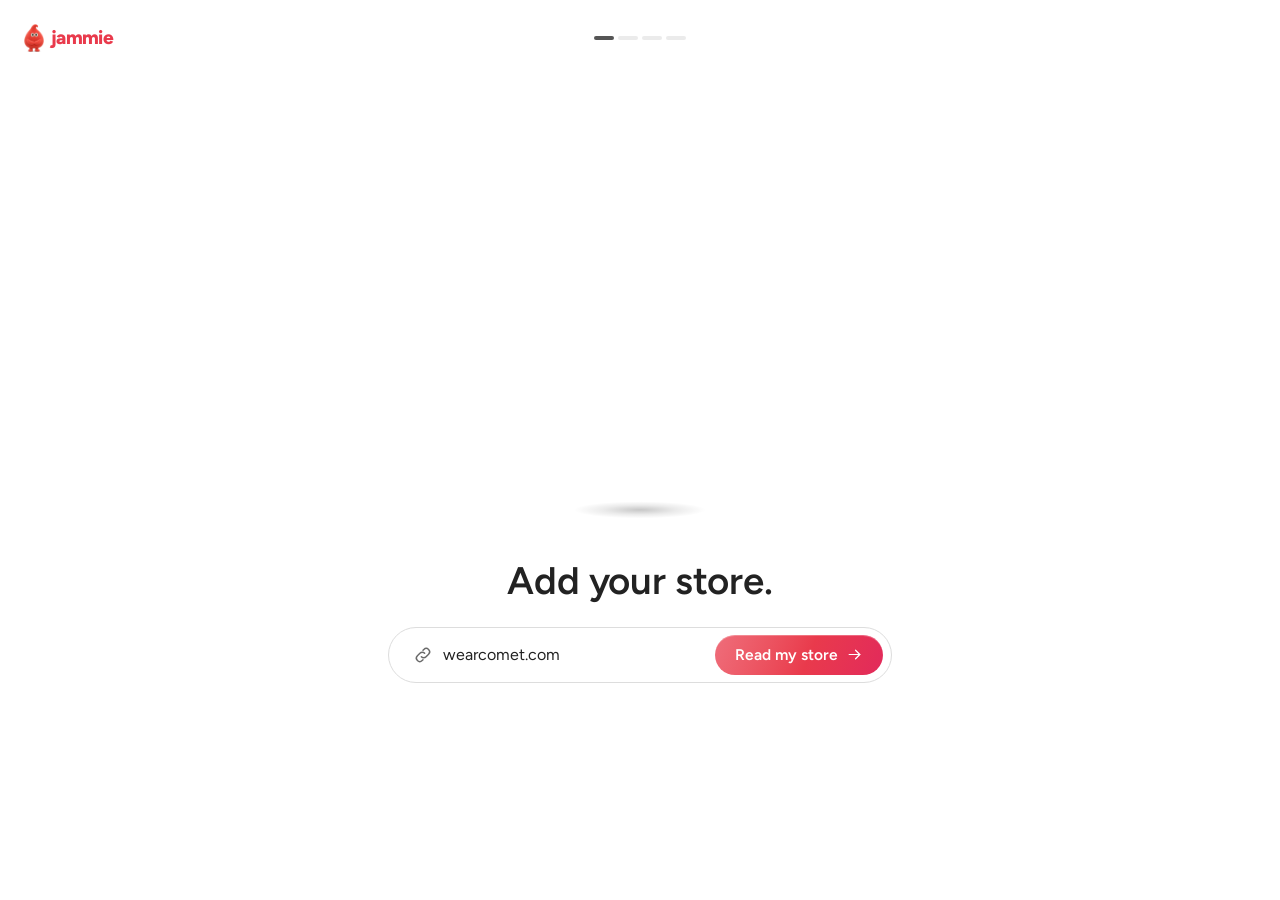
==== app.html @ 01f497c7 "Toasts in one place: top right, under the top bar Every toast in the prototype and the design system" ====
<!doctype html>
<html lang="en" data-theme="light">
<head>
<meta charset="utf-8">
<meta name="viewport" content="width=device-width, initial-scale=1, viewport-fit=cover">
<title>jammie</title>
<link rel="preconnect" href="https://fonts.googleapis.com">
<link rel="preconnect" href="https://fonts.gstatic.com" crossorigin>
<link href="https://fonts.googleapis.com/css2?family=Figtree:wght@400;500;600;700;800&display=swap" rel="stylesheet">
<link rel="stylesheet" href="assets/jammie/v3/jammie.css?v=25">
<style>
/* screens only: every token and shared piece comes from jammie.css */
:root{--side-w:min(440px,100vw);--bar:64px;--t:.45s;--t2:.32s;--pp:#FBF7F0;--vh:100vh}
@supports (height:100dvh){:root{--vh:100dvh}}   /* on a phone, the height you can see while the browser's bars show */
:root[data-theme="dark"]{--pp:#1D1A16}
body{padding-left:60px;height:var(--vh);overflow:hidden}
body.bare{padding-left:0;height:auto;overflow-x:hidden;overflow-y:auto}
body.bare .rail,body.bare .fab,body.bare .topbar{display:none}
a{text-decoration:none}

/* ---------- the shell: one top bar that never moves, a page under it, and a panel that opens beside the page ---------- */
#app{position:relative;height:var(--vh);background:var(--bg);transition:margin-right var(--t2) var(--ease),border-radius var(--t2) var(--ease),box-shadow var(--t2) var(--ease),background .3s var(--ease)}
body.bare #app{height:auto;min-height:var(--vh)}
.topbar{position:fixed;top:0;left:60px;right:0;z-index:8;height:var(--bar);display:flex;align-items:center;gap:24px;padding:0 24px;pointer-events:none;transition:right var(--t2) var(--ease),border-radius var(--t2) var(--ease)}
.topbar > *{pointer-events:auto}
.topbar.solid{background:var(--bg)}
.topbar h1{font-size:19px;font-weight:600;letter-spacing:0;white-space:nowrap}
.topbar small{margin-left:-12px;font-size:13.5px;color:var(--fg-2);white-space:nowrap}
.top-right{margin-left:auto;display:flex;gap:8px}
.top-right .ico-btn{position:relative;width:40px;height:40px;background:var(--s2)}   /* a soft fill, not a ring */
.top-right .ico-btn:hover{background:var(--s3)}
.top-right .ico-btn.on{background:var(--s3)}
.top-right em[hidden]{display:none}
.top-right em{position:absolute;top:-3px;right:-3px;min-width:17px;height:17px;padding:0 4px;border-radius:9px;background:var(--jam);color:#fff;font-style:normal;font-size:10.5px;font-weight:700;display:grid;place-items:center}
/* a page change: the bar stays, the page under it fades up a little. The same curve and time as every other move */
.page-in{animation:page-in .28s var(--ease) both}
@keyframes page-in{from{opacity:0;transform:translateY(8px)}}
@keyframes rise{from{opacity:0;transform:translateY(12px)}}
@keyframes fade{from{opacity:0}}
/* the page steps aside as a sheet with round corners, and the panel sits on the floor beside it */
body.has-side{background:var(--floor)}
body.has-side #app{margin-right:var(--side-w);border-radius:0 28px 28px 0;overflow:hidden;box-shadow:0 0 0 1px var(--line-soft),10px 0 34px rgba(0,0,0,.05)}
body.has-side .topbar{right:var(--side-w);border-top-right-radius:28px}
#side{--blk:var(--card);position:fixed;top:0;right:0;bottom:0;z-index:5;width:var(--side-w);display:flex;flex-direction:column;visibility:hidden;opacity:0;transform:translateX(28px);transition:opacity var(--t2) var(--ease),transform var(--t2) var(--ease),visibility 0s var(--t2)}
/* the panel and everything in it arrive together, as the page steps aside. Nothing in it waits and appears after */
body.has-side #side{visibility:visible;opacity:1;transform:none;transition:opacity var(--t2) var(--ease),transform var(--t2) var(--ease)}
.side-h{flex:none;display:flex;align-items:center;gap:8px;height:var(--bar);padding:0 12px 0 24px}
.side-h h2{font-size:19px;font-weight:600;letter-spacing:0;margin-right:auto}
.side-h .back{margin-left:-12px}
.side-body{flex:1;min-height:0;overflow-y:auto;padding:8px 24px 24px;display:flex;flex-direction:column;scrollbar-width:thin}
#side.swap .side-body{animation:fade .25s var(--ease)}   /* only when one panel replaces another */
.side-body > *{flex:none}
.side-foot{flex:none;display:flex;align-items:center;gap:8px;padding:16px 24px 24px}
.side-foot > .btn:last-child:not(:first-child){margin-left:auto}   /* the main action goes right when something sits before it */
.side-foot.ask{flex-direction:column;align-items:stretch;gap:12px}   /* what you might ask, then the box, 12px apart */
.side-foot .ico-btn:first-child{margin-left:-10px}   /* the heart's glyph, not its circle, lines up with the text above */
.side-empty{flex:1;display:grid;place-content:center;justify-items:center;gap:4px;text-align:center;padding-bottom:48px}   /* 48px: centred in the whole panel, not just under its header */
.side-empty img,.page-empty img{height:120px;width:auto;margin-bottom:8px}   /* an empty panel and an empty page are the same picture and title */
.side-empty h3,.page-empty h3{font-size:19px;font-weight:600;letter-spacing:0;color:var(--fg)}
.side-empty p{margin:0;color:var(--fg-2);font-size:14.5px}
/* inside a panel: a lead, then sections with room between them */
.lead-t{font-size:22px;font-weight:600;letter-spacing:0;line-height:1.22;text-wrap:pretty}
.lead-p{margin:8px 0 0;color:var(--fg-2);font-size:15.5px;line-height:1.5}
.side-body > .lead-p:first-child{margin-top:0}
.sec{margin-top:32px}   /* room between sections, never a rule */
.sec:first-child{margin-top:8px}
:root[data-theme="dark"] #side{--blk:var(--s2)}
.sec h4{font-size:15px;font-weight:600;letter-spacing:0;margin-bottom:8px}
.sec p{margin:0;font-size:15px;line-height:1.5;color:var(--fg-2)}
.sec .chips{display:flex;gap:8px;flex-wrap:wrap}
.cap{display:grid;gap:8px;justify-items:start;padding:16px;border-radius:16px;background:var(--blk);font-size:15px;line-height:1.5}
.opt{display:flex;gap:16px;align-items:center;width:100%;margin-bottom:8px;padding:16px;border:0;border-radius:16px;background:var(--blk);text-align:left;color:inherit;transition:background .15s}   /* each choice is its own block */
.opt:hover{background:var(--s3)}
.opt > i{width:40px;height:40px;border-radius:50%;background:var(--floor);display:grid;place-items:center;flex:none}
.opt b{display:block;font-weight:600}
.opt small{display:block;color:var(--fg-2);font-size:13.5px;line-height:1.35}
.msg{display:flex;align-items:center;gap:16px;padding:12px 0;color:inherit}
.msg img{width:48px;height:48px;border-radius:50%;object-fit:cover;flex:none;background:var(--card)}
.msg > span:not(.av){flex:1;min-width:0}
.msg b{display:block;font-size:15.5px;font-weight:500;line-height:1.35;white-space:nowrap;overflow:hidden;text-overflow:ellipsis}
.msg small{display:block;font-size:14px;line-height:1.35;color:var(--fg-2);white-space:nowrap;overflow:hidden;text-overflow:ellipsis}
.msg em{flex:none;font-style:normal;font-size:13px;color:var(--fg-2)}
/* a note to the team: what you can ask sits above, the box you type in is always at the foot */
.asks-for{display:flex;flex-wrap:wrap;gap:8px}
.asks-for .chip{border-color:transparent;background:color-mix(in srgb,var(--fg) 7%,transparent)}   /* a soft grey, not a white pill */
.asks-for .chip:hover{background:color-mix(in srgb,var(--fg) 12%,transparent)}
.composer.shake{animation:shake .3s}
@keyframes shake{25%{transform:translateX(-4px)}75%{transform:translateX(4px)}}
.composer{display:flex;align-items:flex-end;gap:8px;width:100%;padding:8px 8px 8px 18px;border:1px solid var(--line);border-radius:24px;background:var(--card)}
.composer:focus-within{border-color:var(--on-line)}
.composer textarea{flex:1;min-width:0;min-height:40px;max-height:168px;padding:9px 0;border:0;outline:0;background:none;resize:none;font:inherit;line-height:1.45;color:var(--fg);scrollbar-width:none}
.composer textarea::-webkit-scrollbar{display:none}
.composer .btn{flex:none;width:40px;height:40px;padding:0;border-radius:50%}

/* ---------- onboarding: one column, centred. Jammie, one thought, one control ---------- */
.h1{font-size:calc(var(--h-size) * .8);line-height:1.08}
.h2{font-size:28px;line-height:1.14}
.lead{height:150px;width:auto}
.dots{position:absolute;top:36px;left:50%;transform:translateX(-50%);display:flex;gap:4px}
.dots i{width:20px;height:4px;border-radius:4px;background:var(--s3)}
.dots i.on{background:var(--on)}
.dots i.now{animation:fill .5s var(--ease) both;transform-origin:left}
.onb{position:relative;overflow-x:clip;min-height:var(--vh);display:flex;flex-direction:column;align-items:center;justify-content:center;gap:24px;padding:80px 24px 48px;text-align:center}
.brandmark{position:absolute;left:24px;top:24px;display:flex;align-items:center;gap:7px;color:var(--jam);font-weight:800;font-size:19px;letter-spacing:-.03em}
.brandmark img{height:28px}
.onb-art{position:relative;display:grid;place-items:center}
.onb-art .lead{height:min(240px,27vh)}
.onb-body{display:flex;flex-direction:column;align-items:center;gap:24px;width:100%}
.onb-body .h1,.onb-body .h2{max-width:18ch}
.pop{position:relative;animation:pop .7s var(--ease) both}   /* Jammie arrives by fading up a little. It never grows */
.bob{position:relative;animation:bob 3.4s ease-in-out .8s infinite}
.onb-body > *{animation:rise .65s var(--ease) both}
.onb-body > *:nth-child(2){animation-delay:.1s}
.onb-body > *:nth-child(3){animation-delay:.2s}
.curtain{position:fixed;inset:0;z-index:60;background:var(--jam);clip-path:circle(0% at var(--cx,50%) var(--cy,50%));animation:bloom .5s cubic-bezier(.6,0,.3,1) forwards}
.curtain.lift{clip-path:none;animation:lift .6s cubic-bezier(.6,0,.2,1) forwards}
.curtain img{position:absolute;left:50%;top:50%;height:120px;transform:translate(-50%,-50%);filter:brightness(0) invert(1);opacity:.9}
@keyframes pop{from{opacity:0;transform:translateY(16px)}}
@keyframes bob{50%{transform:translateY(-9px)}}
@keyframes land{from{opacity:0;transform:translateY(70px) rotate(-4deg) scale(.9)}}
@keyframes fill{from{transform:scaleX(0)}}
@keyframes bloom{to{clip-path:circle(150% at var(--cx,50%) var(--cy,50%))}}
@keyframes lift{to{transform:translateY(-100%)}}
.feed.arrive .slide.at .fcard{animation:land .9s .25s cubic-bezier(.2,.9,.25,1.1) both}
.feed.arrive .story{animation:rise .5s both}
.feed.arrive .slide.at .acts > *{animation:rise .45s both}
/* where Jammie stands: a soft patch of shade at its feet, drawn over the loop so it shows on any page colour */
.stand{position:relative;display:grid;place-items:center}
.gnd{position:absolute;z-index:1;left:50%;top:calc(var(--gy) * 100%);width:46%;height:6%;transform:translate(-50%,-50%);border-radius:50%;background:radial-gradient(closest-side,rgba(0,0,0,.22),rgba(0,0,0,.08) 55%,transparent);pointer-events:none;animation:fade .9s var(--ease) both}
html[data-theme="dark"] .gnd{display:none}
/* Jammie moves: a short loop on white, laid onto the page */
.pop.v{mix-blend-mode:multiply}
.pop.v img{display:none}
.onb-art{--v:min(300px,32vh)}
.onb.small .onb-art{--v:min(170px,19vh)}
.pop.v video.lead{display:block;height:var(--v);aspect-ratio:1;object-fit:cover}
.onb.small .onb-art .lead{height:min(130px,15vh)}
/* in dark the white loops cannot be laid onto the page: the still stands in, at the size Jammie has inside the loop, and bobs */
html[data-theme="dark"] .pop.v{mix-blend-mode:normal;display:grid;place-items:center;height:var(--v)}
html[data-theme="dark"] .pop.v video{display:none!important}
html[data-theme="dark"] .pop.v img.lead{display:block;height:calc(var(--v) * .78);animation:bob 3.4s ease-in-out .8s infinite}
/* sign-in is a popup over the first screen: Google, or a name and an email */
.gate{position:fixed;inset:0;z-index:30;display:grid;place-items:center;padding:16px;background:rgba(0,0,0,.36);backdrop-filter:blur(3px);animation:fade var(--t) var(--ease)}
.gate-card{position:relative;width:min(392px,100%);max-height:calc(var(--vh) - 32px);overflow-y:auto;padding:24px;text-align:center;display:grid;justify-items:center;gap:16px;animation:rise var(--t) var(--ease) both;scrollbar-width:none}
.gate-card{--v:150px}
.gate-card .lead{height:120px}
.gate-card h2{font-size:24px;line-height:1.14}
.gate-card .btn{width:100%}
.gate-card form{display:grid;gap:8px;width:100%}
.gate-card .input{padding:9px 16px;text-align:left}
.gate-card .two{display:grid;grid-template-columns:1fr 1fr;gap:8px}
.x{position:absolute;top:12px;right:12px}
.or{display:flex;align-items:center;gap:12px;width:100%;color:var(--fg-2);font-size:13px}
.or::before,.or::after{content:"";flex:1;height:1px;background:var(--line-soft)}
.store{display:flex;align-items:center;gap:8px;width:min(504px,100%);height:56px;padding:0 8px 0 24px;border:1px solid var(--line);border-radius:var(--r-pill);background:var(--card)}
.store:focus-within{border-color:var(--on-line)}
.store input{flex:1;min-width:0;border:0;background:none;outline:none;color:var(--fg);font:inherit;font-size:16px}
.store .btn{border-radius:var(--r-pill);height:40px}
.store > [data-ico]{color:var(--fg-2)}
.gbtn{gap:10px}
.gbtn svg{width:18px;height:18px}
/* reading the store: the lines write themselves as each thing is read, and what was found hops in beside Jammie */
.hopstage{position:relative;display:grid;place-items:center;width:min(460px,92vw)}
.hop{position:absolute;left:var(--x);top:var(--y);height:min(68px,8vh);width:auto;opacity:0;filter:var(--felt)}
.hop.on{opacity:1;animation:in3d .85s cubic-bezier(.2,.9,.25,1.1) both,hop var(--d,2.2s) .85s infinite}
@keyframes hop{0%,100%{translate:0 0;animation-timing-function:cubic-bezier(.2,.6,.4,1)}50%{translate:0 -18px;animation-timing-function:cubic-bezier(.6,0,.8,.4)}}
.reading-line{margin:0;min-height:28px;font-size:18px;line-height:28px;font-weight:500;color:var(--fg-2)}
.reading-line span{display:inline-block;color:transparent;background:linear-gradient(90deg,var(--fg-3) 0%,var(--fg-3) 38%,var(--fg) 50%,var(--fg-3) 62%,var(--fg-3) 100%);background-size:220% 100%;-webkit-background-clip:text;background-clip:text;animation:rise var(--t) var(--ease) both,shimmer 2.6s linear infinite}   /* a light passes across the words while that thing is being read */
@keyframes shimmer{from{background-position:110% 0}to{background-position:-110% 0}}
/* three taps: every pick shows up on Jammie, or lands beside it */
.tapstage{display:flex;align-items:center;justify-content:center;gap:8px;height:min(250px,28vh)}
.tapstage .slot{position:relative;z-index:1;width:132px;height:100%;display:flex;flex-wrap:wrap;align-content:center;justify-content:center;gap:8px}
.tapstage .slot img{height:min(84px,10vh);width:auto;filter:var(--felt)}
.tapstage .me .ground::after{width:min(150px,38%)}
/* where you post: one place is big. Each one you add makes them all a little smaller, so they always fit the slot */
#chanSlot{--c1:min(92px,10.5vh);--k:1;flex-direction:column;flex-wrap:nowrap;align-items:center;justify-content:center;gap:6px}
#chanSlot[data-n="2"]{--k:.86}
#chanSlot[data-n="3"]{--k:.7}
#chanSlot[data-n="4"]{--k:.58}
#chanSlot img{height:calc(var(--c1) * var(--k));max-width:100%;object-fit:contain;transition:height var(--t) var(--ease)}
.tapstage .me{--v:min(250px,28vh);--lh:min(232px,26vh);flex:none;height:100%;width:var(--v);margin:0 calc((192px - var(--v)) / 2);display:grid;place-items:center}   /* as wide as the loop that stands on it, so Jammie is centred and the page around it never shifts */
.tapstage .me .lead{height:var(--lh)}
/* the plain still is cropped tighter than the dressed ones: draw it smaller and push it down so its size and feet match theirs */
.tapstage .me .pop:not(.v) img.lead,html[data-theme="dark"] .tapstage .me .pop.v img.lead{height:calc(var(--lh) * .86);margin-top:calc(var(--lh) * .14)}
html[data-theme="dark"] .tapstage .me .pop.v{height:auto}
/* a role change moves like one strip scrolled sideways: the look on stage and the next one travel the same distance together.
   Each one fades as it goes, from fully there to gone. Nothing clips them, so there is no edge to slide into */
.tapstage .me > *{grid-area:1/1;width:100%;display:grid;place-items:center}
.slide-in{animation:slide-in .62s cubic-bezier(.65,0,.35,1) both}
.slide-out{animation:slide-out .62s cubic-bezier(.65,0,.35,1) both}
@keyframes slide-in{from{opacity:0;transform:translateX(100%)}}
@keyframes slide-out{to{opacity:0;transform:translateX(-100%)}}
.in3d{animation:in3d .85s cubic-bezier(.2,.9,.25,1.1) both,sway3d 6s ease-in-out .85s infinite}
@keyframes in3d{0%{opacity:0;transform:perspective(500px) translateY(30px) rotateY(-80deg) rotateX(18deg) scale(.8)}60%{opacity:1;transform:perspective(500px) translateY(-5px) rotateY(14deg) rotateX(-3deg) scale(1.03)}100%{opacity:1;transform:perspective(500px) rotateY(0) scale(1)}}
@keyframes sway3d{0%,100%{transform:perspective(500px) rotateY(0)}25%{transform:perspective(500px) rotateY(14deg)}75%{transform:perspective(500px) rotateY(-14deg)}}
.asks{display:grid;gap:16px;width:min(560px,100%)}
.asks h4{font-size:14px;font-weight:600;letter-spacing:0;margin-bottom:8px}
.asks .chips{display:flex;flex-wrap:wrap;justify-content:center;gap:8px}
/* from a laptop up, three taps is two sides: Jammie at full size, the questions beside it */
@media (min-width:1061px){
  .onb.split{flex-direction:row;gap:clamp(24px,5vw,84px)}
  .onb.split .onb-body{width:min(430px,100%);align-items:flex-start;text-align:left}
  .onb.split .asks{width:100%;gap:24px}
  .onb.split .asks .chips{justify-content:flex-start}
  .onb.split .tapstage{height:min(440px,52vh);gap:4px}
  .onb.split .tapstage .slot{width:150px}
  .onb.split .tapstage .slot img{height:min(104px,12vh)}
  .onb.split #chanSlot{--c1:min(112px,13vh);gap:8px}
  .onb.split .tapstage .me{--v:min(440px,52vh);--lh:min(400px,47vh);margin:0 calc((294px - var(--v)) / 2)}
}
/* hey, here it is: what Jammie read comes back as a passport for the brand. It arrives shut, then its cover swings open
   on the spine, as Airbnb's host passport does. The open booklet is the resting state; the animation only plays it from shut */
.pp-wrap{--hi:rgba(255,255,255,.62);--red:linear-gradient(160deg,color-mix(in srgb,var(--jam) 86%,#fff),var(--jam) 40%,color-mix(in srgb,var(--jam-2) 82%,#3A0B22));
  width:min(820px,100%);display:grid;grid-template-columns:1fr 1fr;perspective:1800px;animation:land .9s cubic-bezier(.2,.9,.25,1.12) both}
:root[data-theme="dark"] .pp-wrap{--hi:rgba(255,255,255,.05)}
.pp-book{grid-column:2;position:relative;transform-style:preserve-3d;transform:rotateX(6deg);transform-origin:50% 100%;transition:transform .6s var(--ease);animation:pp-shift 1.1s 1.05s cubic-bezier(.6,0,.2,1) backwards}
.pp-book:hover{transform:rotateX(2deg)}
@keyframes pp-shift{from{transform:rotateX(6deg) translateX(-50%)}}   /* shut, the booklet sits in the middle; open, its spine does */
/* one side of the open booklet: the red cover showing round a page */
.pp-side{position:relative;padding:8px 8px 12px 0;border-radius:4px 22px 22px 4px;background:var(--red);box-shadow:0 2px 0 color-mix(in srgb,var(--jam-2) 70%,#000),0 30px 40px -22px rgba(70,20,30,.4),0 10px 18px -8px rgba(0,0,0,.18)}
/* the cover: its front is what you see shut, its back is the left page */
.pp-leaf{position:absolute;inset:0;transform-style:preserve-3d;transform-origin:0 50%;transform:rotateY(-180deg);animation:pp-open 1.1s 1.05s cubic-bezier(.6,0,.2,1) backwards}
@keyframes pp-open{from{transform:rotateY(0)}}
.pp-leaf > *{position:absolute;inset:0;backface-visibility:hidden;-webkit-backface-visibility:hidden}
.pp-front{display:flex;flex-direction:column;align-items:center;justify-content:center;gap:16px;border-radius:4px 22px 22px 4px;background:var(--red);color:#fff;text-align:center;box-shadow:inset 10px 0 0 rgba(0,0,0,.13),inset 12px 0 0 rgba(255,255,255,.14),inset 0 1px 0 rgba(255,255,255,.3)}
.pp-front small{font-size:12px;font-weight:600;letter-spacing:.16em;text-transform:uppercase;opacity:.9}
.pp-front .ico{width:76px;height:76px;stroke-width:1;opacity:.92}
.pp-front b{font-size:32px;font-weight:var(--h-weight);letter-spacing:var(--h-track);line-height:1}
.pp-side.l{position:absolute;transform:rotateY(180deg);padding:8px 0 12px 8px;border-radius:22px 4px 4px 22px}
.pp-page{position:relative;height:100%;min-width:0;padding:24px;background-color:var(--pp);text-align:left}
/* the left page lies in the shade of the fold; under its outer edge, the pages beneath it */
.pp-side.l .pp-page{border-radius:16px 2px 2px 16px;box-shadow:-1px 2px 0 color-mix(in srgb,var(--pp) 84%,#000),-2px 4px 0 var(--pp),-3px 6px 0 color-mix(in srgb,var(--pp) 80%,#000)}
.pp-side.l .pp-page::after{content:"";position:absolute;inset:0 0 0 auto;width:84px;border-radius:0 2px 2px 0;background:linear-gradient(90deg,transparent,rgba(0,0,0,.04) 40%,rgba(0,0,0,.11) 78%,rgba(0,0,0,.26));pointer-events:none}
/* the right page rises out of the fold: a thin dark line where the pages meet, then the paper catches the light */
.pp-side.r .pp-page{display:flex;flex-direction:column;gap:16px;min-height:min(360px,40vh);border-radius:2px 16px 16px 2px;
  background-image:repeating-radial-gradient(circle at 62% 16%,transparent 0 14px,color-mix(in srgb,var(--fg) 4%,transparent) 14px 15px);   /* the fine rings a passport page is printed with */
  box-shadow:1px 2px 0 color-mix(in srgb,var(--pp) 84%,#000),2px 4px 0 var(--pp),3px 6px 0 color-mix(in srgb,var(--pp) 80%,#000)}
.pp-side.r .pp-page::before{content:"";position:absolute;inset:0 auto 0 0;width:72px;border-radius:2px 0 0 2px;background:linear-gradient(90deg,rgba(0,0,0,.34),rgba(0,0,0,.1) 8%,var(--hi) 24%,transparent 62%);pointer-events:none}
.pp-side.r .pp-page > *{position:relative}
.pp-photo{width:100%;height:100%;object-fit:cover;border-radius:12px;box-shadow:0 0 0 4px var(--card),0 2px 8px rgba(0,0,0,.18)}
/* the stamp is ink on the page, not an object: it thumps down once the booklet is open */
.pp-side.r .pp-page > .pp-ink{position:absolute;right:20px;top:16px;width:88px;height:88px;border-radius:50%;border:2px solid currentColor;outline:1px solid currentColor;outline-offset:3px;color:var(--jam);opacity:.74;display:grid;place-content:center;text-align:center;font-size:9px;font-weight:700;letter-spacing:.12em;text-transform:uppercase;line-height:1.35;transform:rotate(-11deg);animation:stamp .4s 2.3s cubic-bezier(.3,1.5,.5,1) backwards}
.pp-ink b{display:block;font-size:12.5px;letter-spacing:.03em}
@keyframes stamp{from{opacity:0;transform:rotate(-11deg) scale(1.6)}}
.pp-top{display:flex;align-items:center;min-height:40px;font-size:12px;font-weight:600;letter-spacing:.08em;text-transform:uppercase;color:var(--fg-2)}
.pp-name{font-size:42px;font-weight:var(--h-weight);letter-spacing:var(--h-track);line-height:1}
.pp-facts{display:grid;grid-template-columns:repeat(2,minmax(0,1fr));gap:16px;margin:0}
.pp-facts dt{font-size:11.5px;font-weight:600;letter-spacing:.07em;text-transform:uppercase;color:var(--fg-2)}
.pp-facts dd{margin:2px 0 0;font-size:16px;font-weight:600}
.swatches{display:flex;gap:6px}
.swatches i{width:20px;height:20px;border-radius:50%;box-shadow:inset 0 0 0 1px color-mix(in srgb,var(--fg) 22%,transparent)}
@media (max-height:800px) and (min-width:861px){
  .onb.small{gap:16px;padding:64px 24px 24px}
  .onb.small .onb-art{--v:112px}
  .onb.small .onb-art .lead{height:96px}
  .pp-name{font-size:34px}
  .pp-side.r .pp-page{gap:12px;padding:20px 24px 16px;min-height:0}
}

/* ---------- the feed: stories across the card's width, then one tall card a stop ---------- */
.feed{--col-w:calc(var(--fc-h) * .625);--st:clamp(44px,calc((var(--col-w) - 80px) / 6),72px);height:100%;display:flex;flex-direction:column}   /* six rings and five 16px gaps are exactly the card's width */
.stories-row{flex:none;display:flex;justify-content:center;padding:12px 24px 8px}
.stories{display:flex;justify-content:space-between;width:var(--col-w);max-width:100%}
.story:focus-visible,.act:focus-visible{outline:0}
.story:focus-visible i,.act:focus-visible > i{outline:2px solid var(--on-line);outline-offset:2px}   /* the focus ring is a circle too */
.stage{flex:1;min-height:0;width:100%;overflow-y:auto;scroll-snap-type:y mandatory;overscroll-behavior:contain;scrollbar-width:none}
.stage::-webkit-scrollbar{display:none}
.slide{height:100%;scroll-snap-align:start;scroll-snap-stop:always;display:flex;align-items:flex-start;justify-content:center;padding:6px 24px 0}   /* the top gap keeps a hairline of the next card from showing at the foot */
/* as on Winning Ads: the card itself is centred, and its actions hang outside it on the right, level with its foot */
.feed-col{position:relative;min-width:0}
.feed-col .acts{position:absolute;left:calc(100% + 12px);top:0;height:var(--fc-h);justify-content:flex-end;gap:4px}
body.has-side .stage,body.has-modal .stage{overflow:hidden}
.fab{position:fixed;right:24px;bottom:24px;z-index:4;height:52px;padding:0 20px 0 6px;border-radius:99px;border:0;background:var(--card);box-shadow:var(--shadow-2);display:flex;align-items:center;gap:8px;font-weight:600;font-size:15px;color:inherit;transition:opacity var(--t2) var(--ease),box-shadow var(--t2) var(--ease)}
.fab:hover{box-shadow:var(--shadow-3)}
.fab span{width:40px;height:40px;border-radius:50%;background:var(--s2);display:grid;place-items:center}   /* Jammie sits in a circle */
.fab img{height:30px;width:auto}
body.has-side .fab{opacity:0;pointer-events:none}

/* ---------- a story: the whole screen goes dark and one tall picture plays, as on Instagram.
   Bars along the top fill as it plays, a tap on the left or right moves on, and it moves on by itself ---------- */
.scrim{position:fixed;inset:0;z-index:20;display:flex;align-items:center;justify-content:center;gap:16px;padding:16px;background:rgba(20,20,20,.94);animation:fade var(--t) var(--ease)}
.sv{position:relative;flex:none;height:min(calc(var(--vh) - 32px),880px);aspect-ratio:9/16;max-width:calc(100vw - 136px);border-radius:16px;overflow:hidden;isolation:isolate;background:#111;color:#fff}
.sv-pic{position:absolute;inset:0;z-index:-2;width:100%;height:100%;object-fit:cover}
.scrim.quiet{animation:none}   /* going from one story to the next, nothing fades: the picture just changes */
/* a picture with words on it is shown whole, over a blurred copy of itself, so nothing is cut off */
.sv.fit{background-size:cover;background-position:center}
.sv.fit .sv-pic{object-fit:contain;backdrop-filter:blur(30px) brightness(.62);-webkit-backdrop-filter:blur(30px) brightness(.62)}
.sv::before{content:"";position:absolute;inset:0;z-index:-1;pointer-events:none;background:linear-gradient(180deg,rgba(0,0,0,.5),transparent 18%,transparent 52%,rgba(0,0,0,.78))}
.sv-bars{position:absolute;top:10px;left:10px;right:10px;display:flex;gap:4px}
.sv-bars i{flex:1;height:3px;border-radius:3px;background:rgba(255,255,255,.36);overflow:hidden}
.sv-bars b{display:block;height:100%;border-radius:3px;background:#fff;transform:scaleX(0);transform-origin:left}
.sv-bars .done b{transform:none}
.sv-bars .now b{animation:sv-fill 5s linear forwards}
@keyframes sv-fill{to{transform:none}}
html.still .sv-bars .now b{animation:none;transform:scaleX(.45)}
.sv-h{position:absolute;z-index:2;top:22px;left:12px;right:6px;display:flex;align-items:center;gap:8px;font-size:14px;line-height:1}
.sv-h .ring{flex:none;width:34px;height:34px;border-radius:50%;background:center/cover;box-shadow:0 0 0 1.5px rgba(255,255,255,.92)}
.sv-h b{font-weight:600}
.sv-h small{font-size:13px;opacity:.76}
.sv-h .ico-btn{margin-left:auto;color:#fff}
.sv-h .ico-btn:hover,.sv-nav:hover{background:rgba(255,255,255,.2)}
.sv-tap{position:absolute;z-index:1;top:64px;bottom:0;left:0;width:34%}
.sv-tap.next{left:auto;right:0;width:66%}
.sv-foot{position:absolute;z-index:2;left:16px;right:16px;bottom:16px;display:grid;gap:8px;pointer-events:none}
.sv-foot h2{font-size:20px;font-weight:600;letter-spacing:0;line-height:1.22;text-wrap:pretty}
.sv-foot p{margin:0;font-size:14px;line-height:1.4;opacity:.88;display:-webkit-box;-webkit-line-clamp:2;-webkit-box-orient:vertical;overflow:hidden}
.sv-foot .btn{margin-top:8px;border-radius:var(--r-pill);pointer-events:auto}
.sv-nav{flex:none;width:36px;height:36px;border-radius:50%;background:rgba(255,255,255,.12);color:#fff;display:grid;place-items:center;transition:background .15s}
.sv-nav.off{visibility:hidden}

/* ---------- the command centre is a deck: columns that stand apart as their own panels, each scrolling on its own.
   Nothing here is ruled off with a line. A column is a tinted panel, a card is a lighter block on it, and the gaps do the rest ---------- */
.deck{height:100%;display:flex;flex-direction:column;padding-top:var(--bar)}
.deck-tabs{display:flex;gap:4px;overflow-x:auto;scrollbar-width:none}
.deck-tabs button{flex:none;display:inline-flex;align-items:center;gap:8px;height:32px;padding:0 12px;border:0;border-radius:var(--r-pill);background:none;font-size:13.5px;color:var(--fg-2)}
.deck-tabs button:hover{background:var(--s2);color:var(--fg)}
.deck-tabs i.dot{width:7px;height:7px;border-radius:50%;background:var(--jam);flex:none}
.deck-tabs .short,.deck-tabs [data-ico]{display:none}   /* a red dot only where something needs you */
.deck-cols{flex:1;min-height:0;display:flex;padding:8px 8px 24px 24px;overflow-x:auto;scrollbar-width:none}
.deck-cols::-webkit-scrollbar{display:none}
/* the gap between two columns is a handle: drag it to make the column on its left wider or narrower */
.grip{flex:none;position:relative;width:16px;cursor:col-resize;touch-action:none}
.grip::after{content:"";position:absolute;left:6px;top:50%;width:4px;height:44px;margin-top:-22px;border-radius:4px;background:var(--line);opacity:0;transition:opacity .15s,height .15s,margin .15s}
.grip:hover::after,.grip.on::after{opacity:1}
.grip.on::after{height:72px;margin-top:-36px;background:var(--on-line)}
body.sizing{cursor:col-resize;user-select:none;-webkit-user-select:none}
.dcol.flash{animation:flash 1s var(--ease)}
@keyframes flash{from{background:var(--s3)}}
/* the second row under the top bar: a page's own tabs live here, never in the top bar. They start where the page's content starts */
.subbar{flex:none;display:flex;align-items:center;height:48px;padding:0 24px;background:var(--bg)}
.subbar .deck-tabs{flex:1;min-width:0}
.subbar.fit .deck-tabs{flex:none;width:100%;max-width:1040px;margin:0 auto;padding:0 32px}
.subbar .deck-tabs button.on{background:var(--s2);color:var(--fg);font-weight:600}
/* the smaller pages (Saved, Memory, Connectors): one column in the middle, scrolling under the bar */
.page{height:100%;display:flex;flex-direction:column;padding-top:var(--bar)}
.page .edge{flex:none;position:relative;z-index:1;height:1px;margin-bottom:-1px;background:var(--line-soft);opacity:0;transition:opacity .2s}   /* shows only once the page has scrolled under the bar */
.page.scrolled .edge{opacity:1}
.page-scroll{flex:1;min-height:0;overflow-y:auto;scrollbar-width:thin}
.page-body{max-width:1040px;margin:0 auto;padding:16px 32px 96px}
.page-body.narrow{max-width:720px}
.sec-t{font-size:18px;margin:32px 0 16px;scroll-margin-top:16px}
.sec-t:first-child{margin-top:0}
.hello{display:flex;align-items:center;gap:12px;margin:0 0 24px;font-size:16.5px}
.hello img{height:52px;width:auto}
.page-empty{display:grid;justify-items:center;gap:4px;padding:80px 0;text-align:center;color:var(--fg-2)}
/* memory: the brand book with everything written on it, standing at an angle, and what Jammie knows as tiles */
.learn{display:grid;grid-template-columns:260px minmax(0,1fr);gap:48px;align-items:start}
.shelf{position:sticky;top:0;display:grid;justify-items:center;gap:24px;padding-top:8px}
.bk{position:relative;width:216px;aspect-ratio:3/4;transform:perspective(900px) rotateY(-22deg) rotateX(5deg);transform-origin:0 50%;transition:transform .6s var(--ease)}
.bk:hover{transform:perspective(900px) rotateY(-8deg) rotateX(2deg)}
.bk::before{content:"";position:absolute;inset:5px -11px 5px auto;width:13px;border-radius:0 3px 3px 0;background:repeating-linear-gradient(180deg,#F6EFE3 0 2px,#E3D8C6 2px 3px);transform:skewY(-28deg);transform-origin:0 0}   /* the edges of its pages */
.bk::after{content:"";position:absolute;left:4%;right:-12%;bottom:-18px;height:26px;border-radius:50%;background:radial-gradient(closest-side,rgba(0,0,0,.22),transparent);z-index:-1}   /* where it stands */
.bk-cover{position:absolute;inset:0;padding:20px 18px 18px 26px;border-radius:4px 12px 12px 4px;color:#fff;text-align:left;overflow:hidden;
  background:linear-gradient(135deg,color-mix(in srgb,var(--jam) 84%,#fff),var(--jam) 42%,color-mix(in srgb,var(--jam-2) 84%,#3A0B22));
  box-shadow:inset 12px 0 0 rgba(0,0,0,.14),inset 14px 0 0 rgba(255,255,255,.14),inset 0 1px 0 rgba(255,255,255,.3)}   /* the band is its spine */
.bk-cover small{display:block;font-size:11px;font-weight:600;letter-spacing:.06em;text-transform:uppercase;opacity:.86}
.bk-cover b{display:block;margin-top:8px;font-size:30px;font-weight:700;letter-spacing:-.02em;line-height:1}
.bk-cover p{margin:12px 0 0;font-size:14px;line-height:1.4;opacity:.92;max-width:16ch}
.tiles{display:grid;grid-template-columns:repeat(3,minmax(0,1fr));gap:16px}
/* connectors: Shopify first, then everything else in one list */
.rowi img.logo{flex:none;width:36px;height:36px;object-fit:contain;filter:var(--felt)}
.rowi.first{padding:20px 16px}
.rowi.first img.logo{width:48px;height:48px}
.rowi.first b{font-size:17px}
.logo-tile{flex:none;width:36px;height:36px;border-radius:50%;background:var(--bg);display:grid;place-items:center;font-weight:700;font-size:14px}

.toasts .toast{animation:toast 2.6s var(--ease) forwards}
html.still *{animation-duration:0s!important;animation-delay:0s!important;transition-duration:0s!important}
html.still ::-webkit-scrollbar{display:none}
@media (prefers-reduced-motion:reduce){.reading-line span{animation:none;color:var(--fg);background:none}.pop,.bob,.pp-wrap,.pp-book,.pp-leaf,.pp-ink,.in3d,.hop,.slide-in,.slide-out,.curtain,.onb-body > *,.feed.arrive *,.page-in,.side-body{animation:none!important}.hop{opacity:1}}

.bar-brand,.rail .tab-new,.rail .tab-you,.phone-only,.rail .tl{display:none}

/* ---------- phone: built like Instagram. A top bar with the logo, a tab bar at the foot with your profile last,
   every popup a sheet from the foot, and everything you tap at least 44px (48px for icons, as YouTube does) ---------- */
@media (max-width:860px){
  :root{--bar:56px;--tab:60px}
  body{padding-left:0}
  #app{height:var(--vh)}   /* the page runs under the tab bar, so the bar can step away while you read */
  .phone-only{display:block}
  /* the tab bar, as Airbnb does it: a word under every icon, the one you are on in red. Each is a fifth of the width, so it is easy to hit.
     It steps away while you scroll down a page and comes back as soon as you scroll up */
  .rail{inset:auto 0 0 0;width:auto;height:calc(var(--tab) + env(safe-area-inset-bottom));flex-direction:row;align-items:stretch;padding:0 0 env(safe-area-inset-bottom);border-right:0;transition:transform .3s var(--ease);
    background:color-mix(in srgb,var(--bg) 88%,transparent);backdrop-filter:blur(18px) saturate(1.4);-webkit-backdrop-filter:blur(18px) saturate(1.4)}
  .rail .rail-brand,.rail .rail-nav a[data-nav="memory"],.rail .rail-nav a[data-nav="connectors"]{display:none}   /* those two live in the You sheet */
  .rail-nav,.rail-nav.low{display:contents}
  .rail-nav a::after{display:none}
  body.tabs-away .rail{transform:translateY(100%)}
  .rail a,.rail a:hover,.rail a.on{flex:1;width:auto;height:auto;border-radius:0;background:none;color:var(--fg-2);display:flex;flex-direction:column;align-items:center;justify-content:center;gap:4px}
  .rail a.on,body[data-page="memory"] .rail .tab-you,body[data-page="connectors"] .rail .tab-you{color:var(--jam)}   /* Memory and Connectors sit under You */
  .rail .tl{display:block;font-size:11px;font-weight:500;line-height:1}
  .rail a.on .tl{font-weight:600}
  .rail a .ico{width:24px;height:24px;stroke-width:1.8}
  .rail a.on .ico{stroke-width:2.3}
  .rail a[data-nav="feed"]{order:1}.rail a[data-nav="command"]{order:2}.tab-new{order:3}.rail a[data-nav="saved"]{order:4}.tab-you{order:5}
  .rail .tab-new,.rail .tab-you{display:flex}
  .tab-new .ico{padding:1px;border:1.7px solid currentColor;border-radius:7px;stroke-width:2!important}
  .tab-you .me{width:24px;height:24px;border-radius:50%;display:grid;place-items:center;background:var(--fg);color:var(--bg);font-size:11.5px;font-weight:700}
  .tab-you.on .me{box-shadow:0 0 0 2px var(--bg),0 0 0 3.5px var(--jam)}   /* your profile gets a red ring once it is open */
  .fab,#youBtn{display:none}   /* New and You are in the tab bar */
  .topbar{left:0;gap:12px;padding:0 4px 0 16px;background:color-mix(in srgb,var(--bg) 88%,transparent);backdrop-filter:blur(18px);-webkit-backdrop-filter:blur(18px)}
  .topbar small{display:none}
  body[data-page="feed"] .bar-brand{display:inline-flex;align-items:center;gap:6px;text-decoration:none}
  .bar-brand img{height:30px;width:auto}
  .bar-brand b{color:var(--jam);font-weight:800;font-size:22px;letter-spacing:-.03em}
  .top-right{gap:0}
  .subbar{padding:0 16px}
  .subbar.fit .deck-tabs{padding:0}
  /* a page's tabs: an icon over a short word, all of them across the width, a short line under the one you are on */
  .subbar{height:auto;padding:0 8px}
  .subbar .deck-tabs,.subbar.fit .deck-tabs{display:flex;gap:0;padding:0;overflow:visible}
  .deck-tabs button,.subbar .deck-tabs button.on{position:relative;flex:1;min-width:0;height:auto;min-height:48px;padding:8px 2px 10px;border-radius:0;background:none;flex-direction:column;justify-content:center;gap:4px;font-size:12px;line-height:1.2;color:var(--fg-2)}
  .deck-tabs button.on{color:var(--fg);font-weight:600}
  .deck-tabs button.on::after{content:"";position:absolute;left:22%;right:22%;bottom:0;height:2px;border-radius:2px;background:var(--fg)}
  .deck-tabs .full{display:none}
  .deck-tabs .short{display:block}
  .deck-tabs [data-ico]{display:inline-flex}
  .deck-tabs .ico{width:22px;height:22px}
  .deck-tabs i.dot{position:absolute;top:8px;left:calc(50% + 8px)}
  .page-body{padding:8px 16px calc(var(--tab) + 40px + env(safe-area-inset-bottom))}
  .learn{grid-template-columns:1fr;gap:32px}
  .shelf{position:static}
  .tiles{grid-template-columns:1fr 1fr;gap:8px}
  .ico-btn,.top-right .ico-btn{width:48px;height:48px}
  .ico-btn .ico{width:24px;height:24px}
  .top-right .ico-btn,.top-right .ico-btn:hover,.top-right .ico-btn.on{background:none}   /* a bare icon in the bar, as on Instagram */
  .top-right em{top:6px;right:6px}
  .btn{height:48px}
  .b-sm,.chip,.seg button{height:44px}
  .rowi{min-height:56px}
  .like{width:44px;height:44px;right:4px;top:4px}
  .input{padding:10px 16px}
  .composer .btn{width:44px;height:44px}
  .composer textarea,.input input{font-size:16px}   /* under 16px, iOS zooms the page when you tap a field */
  /* a panel is a sheet that rises from the foot, over a shade you can tap to close it */
  body.has-side{background:var(--bg)}
  body.has-side #app{margin-right:0;border-radius:0;box-shadow:none}
  body.has-side .topbar{right:0;border-radius:0}
  #shade{position:fixed;inset:0;z-index:29;background:rgba(0,0,0,.36);backdrop-filter:blur(4px);-webkit-backdrop-filter:blur(4px);opacity:0;pointer-events:none;transition:opacity var(--t) var(--ease)}
  body.has-side #shade{opacity:1;pointer-events:auto}
  #side{top:auto;left:0;width:auto;max-height:calc(var(--vh) * .86);z-index:30;background:var(--card);border-top:1px solid var(--line-soft);border-radius:24px 24px 0 0;box-shadow:var(--shadow-3);visibility:visible;opacity:1;transform:translateY(105%);transition:transform var(--t) var(--ease)}
  body.has-side #side{transform:none;transition:transform var(--t) var(--ease)}
  #side::before,.gate-card::before{content:"";flex:none;width:36px;height:5px;margin:8px auto -4px;border-radius:4px;background:var(--line)}
  /* the sign-in is a sheet from the foot too: no popups in the middle of a phone */
  .gate{place-items:end stretch;padding:0;background:rgba(0,0,0,.36);backdrop-filter:blur(4px);-webkit-backdrop-filter:blur(4px)}
  .gate-card{width:100%;max-height:calc(var(--vh) - 40px);padding:4px 16px calc(24px + env(safe-area-inset-bottom));gap:14px;border-radius:24px 24px 0 0;animation:sheet-up var(--t) var(--ease) both}
  .gate-card::before{grid-column:1/-1;justify-self:center;margin:8px 0 0}
  .gate-card .lead{height:96px}
  .x{top:8px;right:8px}
  @keyframes sheet-up{from{transform:translateY(100%)}}
  .side-h{padding:0 8px 0 16px}
  .side-foot .ico-btn:first-child{margin-left:-13px}
  .scrim{padding:0;gap:0}
  .sv{height:var(--vh);width:100vw;max-width:none;aspect-ratio:auto;border-radius:0}
  .sv-nav{display:none}
  .sv-foot{bottom:calc(16px + env(safe-area-inset-bottom))}
  #side{--blk:var(--s2)}
  .side-body{padding:8px 16px 24px}
  .side-foot{padding:16px 16px calc(16px + env(safe-area-inset-bottom))}
  .side-empty{padding:32px 0}
  .msg b,.msg small{white-space:normal}
  .opt > i{width:48px;height:48px;background:var(--card)}
  .opt > i .ico{width:22px;height:22px}
  .gate-card .input{padding:14px 16px}
  /* feed: the picture fills the screen, so everything on it sits on a dark backing and stays readable */
  /* the feed: logo and bell on top, the stories under them across the whole width, then the picture edge to edge */
  /* six rings always fit across the screen, never cut at the edge */
  .feed{--st:clamp(44px,calc((100vw - 32px - 60px) / 6),64px);--fc-h:calc(var(--vh) - var(--bar) - var(--st) - 36px - var(--tab) - env(safe-area-inset-bottom));padding-top:var(--bar)}
  .stories-row{padding:8px 16px}
  .stories{width:100%;max-width:none;justify-content:space-between}
  .story{font-size:11.5px}
  .slide{padding:0}
  .feed-col,.fcard{width:100%}
  .fc-media,.fcard.plain{width:100%;height:var(--fc-h);aspect-ratio:auto;border-radius:0}
  .fc-over{padding:72px 84px 20px 16px}
  .fc-over h3{font-size:17px}
  .fc-over p,.sv-foot p,.scard h3{display:block;-webkit-line-clamp:unset;overflow:visible}   /* on a phone nothing is cut with dots: the whole line shows */
  .fcard-top{top:12px;left:12px;right:12px;justify-content:flex-start}
  .pill{height:32px;padding:0 12px;font-size:13px;background:rgba(0,0,0,.36);backdrop-filter:blur(14px);-webkit-backdrop-filter:blur(14px)}
  button.pill{width:44px;height:44px;padding:0;justify-content:center}
  button.pill .ico{width:20px;height:20px}
  /* the actions on the picture, as YouTube Shorts does them: 48px circles on a soft blur, white icons, a label under each */
  .feed-col .acts{left:auto;right:8px;top:auto;bottom:16px;z-index:3;height:auto;gap:6px}
  .feed-col .act{width:60px;padding:0;gap:3px;font-size:12px;font-weight:600;color:#fff;text-shadow:0 1px 3px rgba(0,0,0,.7)}
  .feed-col .act:not(.jam) > i{width:48px;height:48px;background:rgba(0,0,0,.32);backdrop-filter:blur(14px) saturate(1.3);-webkit-backdrop-filter:blur(14px) saturate(1.3);box-shadow:inset 0 0 0 1px rgba(255,255,255,.12)}
  .feed-col .act .ico{width:24px;height:24px;color:#fff;stroke-width:2}
  .feed-col .act:not(.jam):hover > i{background:rgba(0,0,0,.46)}
  .feed-col .act.jam{margin-top:4px}
  .feed-col .act.jam > i{width:52px;height:52px}
  .feed-col .act.jam .ico{width:24px;height:24px}
  /* decks: one column a screen, with its cards' actions big enough to tap */
  /* one column a screen, exactly: no half column peeking in at the edge. The tabs above move between them */
  .deck-cols{gap:16px;padding:8px 16px calc(var(--tab) + 16px + env(safe-area-inset-bottom));scroll-snap-type:x mandatory;scroll-padding:0 16px}
  .dcol{width:calc(100vw - 32px);scroll-snap-align:start;scroll-snap-stop:always}
  .grip{display:none}
  /* onboarding */
  .onb{padding:64px 16px 32px;gap:16px}
  .brandmark{left:16px}
  .onb-art{--v:200px}
  .hop{height:48px}
  .store{flex-wrap:wrap;height:auto;gap:8px;padding:0;border:0;background:none}   /* the field gets the whole row, the button its own */
  .store > [data-ico]{display:none}
  .store input{flex:none;width:100%;height:56px;padding:0 20px;border:1px solid var(--line);border-radius:var(--r-pill);background:var(--card)}
  .store .btn{width:100%;height:48px}
  .tapstage{height:176px;gap:2px}
  .tapstage .slot{width:92px}
  .tapstage .slot img{height:58px}
  #chanSlot{--c1:60px;gap:4px}
  .tapstage .me{--v:176px;--lh:164px;width:190px;margin:0 -30px}
  .asks .chips{display:grid;grid-template-columns:1fr 1fr}
  .asks .chip{justify-content:center}
  /* on a phone the booklet opens upward: the cover lifts on its top edge and the picture page lands above */
  .pp-wrap{width:min(340px,100%);grid-template-columns:1fr;grid-template-rows:1fr 1fr}
  .pp-book{grid-column:1;grid-row:2;transform:none;animation-name:pp-shift-v}
  .pp-book:hover{transform:none}
  @keyframes pp-shift-v{from{transform:translateY(-50%)}}
  .pp-side{padding:0 8px 10px;border-radius:4px 4px 20px 20px}
  .pp-leaf{transform-origin:50% 0;transform:rotateX(180deg);animation-name:pp-open-v}
  @keyframes pp-open-v{from{transform:rotateX(0)}}
  .pp-front{border-radius:4px 4px 20px 20px;box-shadow:inset 0 10px 0 rgba(0,0,0,.13),inset 0 12px 0 rgba(255,255,255,.14)}
  .pp-side.l{transform:rotateX(180deg);padding:8px 8px 0;border-radius:20px 20px 4px 4px}
  .pp-page{padding:16px}
  .pp-side.l .pp-page{border-radius:14px 14px 2px 2px;box-shadow:none}
  .pp-side.l .pp-page::after{inset:auto 0 0 0;width:auto;height:30px;border-radius:0;background:linear-gradient(180deg,transparent,rgba(0,0,0,.2))}
  .pp-side.r .pp-page{gap:12px;min-height:0;border-radius:2px 2px 14px 14px}
  .pp-side.r .pp-page::before{inset:0 0 auto 0;width:auto;height:44px;border-radius:0;background:linear-gradient(180deg,rgba(0,0,0,.28),rgba(0,0,0,.08) 12%,var(--hi) 34%,transparent 80%)}
  .pp-side.r .pp-page > .pp-ink{right:12px;top:10px;width:72px;height:72px;font-size:7.5px}
  .pp-ink b{font-size:10.5px}
  .pp-top{min-height:24px}
  .pp-name{font-size:32px}
  .pp-facts{gap:8px 16px}
  .pp-facts dd{font-size:15px;line-height:1.3}
  .onb.small{gap:12px;padding-bottom:16px}
  .onb.small .onb-body{gap:12px}
  .onb.small .onb-art{--v:72px}
  .onb.small .onb-art .lead{height:62px}
  /* the open booklet is taller than a small phone: the way on stays at the foot of the screen */
  .onb.small .onb-body > .btn{position:sticky;bottom:calc(16px + env(safe-area-inset-bottom));z-index:2;box-shadow:0 8px 24px rgba(0,0,0,.2)}
}
/* a short phone: the actions lose their labels so all seven fit, and a shorter stage for the three taps */
@media (max-width:860px) and (max-height:700px){
  .feed-col .acts{gap:8px}
  .feed-col .act{font-size:0;gap:0}   /* every action stays on a short phone; only the words under them go */
  .tapstage{height:128px}
  .tapstage .me{--v:128px;--lh:120px;width:150px;margin:0 -24px}
  .tapstage .slot img{height:44px}
  #chanSlot{--c1:44px}
}
</style>
</head>
<body>
<nav class="rail" aria-label="main">
  <a class="rail-brand" href="#/feed" aria-label="jammie"><img src="assets/jammie/v3/char-dollop-sm.png" alt=""></a>
  <div class="rail-nav">
    <a class="draw" data-nav="feed" href="#/feed" aria-label="Feed"><i data-ico="home"></i><span class="tl">Feed</span></a>
    <a class="draw" data-nav="command" href="#/command" aria-label="Command centre"><i data-ico="chart"></i><span class="tl">Command</span></a>
    <a class="draw" data-nav="saved" href="#/saved" aria-label="Saved"><i data-ico="bookmark"></i><span class="tl">Saved</span></a>
    <a class="draw tab-new" id="newTab" href="#/new" aria-label="Ask the team for something new"><i data-ico="plus"></i><span class="tl">New</span></a>
    <a class="tab-you" id="youTab" href="#/you" aria-label="You"><span class="me">C</span><span class="tl">You</span></a>
  </div>
  <div class="rail-nav low">
    <a class="draw" data-nav="memory" href="#/memory" aria-label="Memory"><i data-ico="book"></i><span class="tl">Memory</span></a>
    <a class="draw" data-nav="connectors" href="#/connectors" aria-label="Connectors"><i data-ico="link"></i><span class="tl">Connectors</span></a>
  </div>
</nav>
<header class="topbar" id="topbar">
  <a class="bar-brand" href="#/feed" aria-label="jammie"><img src="assets/jammie/v3/char-dollop-sm.png" alt=""><b>jammie</b></a>
  <h1 id="barTitle"></h1><small id="barNote"></small>
  <div class="top-right">
    <a class="ico-btn draw" id="bellBtn" href="#/bell" aria-label="Updates"><i data-ico="bell"></i><em id="bellN" hidden></em></a>
    <a class="ico-btn draw" id="youBtn" href="#/you" aria-label="You"><i data-ico="user"></i></a>
  </div>
</header>
<a class="fab draw" href="#/new" aria-label="Ask the team for something new"><span><img src="assets/jammie/v3/char-dollop-sm.png" alt=""></span>New</a>
<main id="app"></main>
<aside id="side" aria-label="panel"></aside>
<div id="shade"></div>
<div id="modal"></div>
<div class="toasts" id="toasts"></div>

<script src="assets/jammie/v3/icons.js?v=25"></script>
<script src="assets/jammie/v3/data.js?v=25"></script>
<script>
(() => {
  const { A, D, IDEAS, real, av, ico, fcard, scard, story, dcard, ltile, turnFrame } = window.JAMMIE;
  const $ = id => document.getElementById(id);
  const root = document.documentElement, app = $('app'), sideEl = $('side'), modal = $('modal');
  const STILL = new URLSearchParams(location.search).has('still');   // the flow map shows screens at rest
  if (STILL) root.classList.add('still');

  // light or dark: one saved choice, shared with the flow map and the design system
  const KEY = 'jammie-workbench-v5';
  let look = {}; try { look = JSON.parse(localStorage.getItem(KEY)) || {}; } catch {}
  const forced = new URLSearchParams(location.search).get('theme');   // ?theme=dark shows a screen dark without saving it
  const paint = theme => { root.dataset.theme = theme; };
  paint(forced || look.theme || 'light');
  function setTheme(theme){ look = { theme }; try { localStorage.setItem(KEY, JSON.stringify(look)); } catch {} paint(theme); }

  // ---- state: where we are in the feed, what was kept or put aside, what went to the team
  let cur = 0, timers = [], arriving = false, shown = null, lastPage = 'feed';
  // The flow map shows screens at rest (?still). Those read a fixed sample and never write, so looking at the map cannot change the real prototype
  const SAMPLE = { 'jammie-proto-liked': ['reviews'], 'jammie-proto-later': ['midnight'], 'jammie-proto-orders': [{ id: 'reel', how: 'ship' }] };
  const store = (k, d) => { if (STILL) return SAMPLE[k] || d; try { return JSON.parse(localStorage.getItem(k)) || d; } catch { return d; } };
  const keep = (k, v) => { if (STILL) return; try { localStorage.setItem(k, JSON.stringify(v)); } catch {} };
  const SETS = { liked: new Set(store('jammie-proto-liked', ['reviews'])), later: new Set(store('jammie-proto-later', [])) };
  const liked = SETS.liked, saveSet = n => keep('jammie-proto-' + n, [...SETS[n]]);
  let orders = store('jammie-proto-orders', []);
  const HOW = { ship: ['With the team', 'Files land in your inbox'], change: ['With the team', 'They answer within 24 hours'], sloosh: ['Being made on Sloosh', 'About 4 minutes'], note: ['With the team', 'They answer within 24 hours'] };
  const idea = id => real.find(d => d.id === id) || real[0];
  function send(how, id, text){ const key = how === 'note' ? 'note' + Date.now() : id; orders = orders.filter(o => o.id !== key); orders.unshift({ id: key, how, text }); keep('jammie-proto-orders', orders); }
  let readN = store('jammie-proto-read', 0);   // how many updates you have already opened the bell on

  function toast(text, pose = 'cheer'){
    const t = document.createElement('div'); t.className = 'toast';
    t.innerHTML = `<img src="${A}pose-${pose}-sm.png" alt=""><span>${text}</span>`;
    $('toasts').append(t); setTimeout(() => t.remove(), 2700);
  }
  const later = (fn, ms) => timers.push(setTimeout(fn, ms));

  // ---- onboarding pieces
  const dots = n => `<div class="dots">${[1, 2, 3, 4].map(i => `<i class="${i < n ? 'on' : i === n ? 'on now' : ''}"></i>`).join('')}</div>`;
  const chips = list => `<div class="chips">${list.map(c => `<button class="chip">${c}</button>`).join('')}</div>`;
  const mark = `<span class="brandmark"><img src="${A}char-dollop-sm.png" alt="">jammie</span>`;
  // the onboarding stage: one centred column. Jammie on top, then one thought and one control
  const onb = (n, art, body, cls = '') => `<section class="onb ${cls}">${mark}${dots(n)}<div class="onb-art">${art}</div><div class="onb-body">${body}</div></section>`;
  // four short loops (idle, wave, cheer, sit); the flow map and reduced motion get the still
  const calm = STILL || matchMedia('(prefers-reduced-motion:reduce)').matches;
  const stillOf = p => p === 'idle' ? `${A}char-dollop.png` : `${A}pose-${p}.png`;
  // gy: how far down the loop Jammie's feet are. Given, a patch of ground is drawn there, behind the loop
  const pose = (p, gy) => { if (calm) return `<div class="pop ground"><div class="bob"><img class="lead" src="${stillOf(p)}" alt=""></div></div>`;
    const dark = root.dataset.theme === 'dark';   // dark draws the still, since the loops are on white: fetch only the one that will show
    return `${gy ? `<div class="stand" style="--gy:${gy}">` : ''}<div class="pop v">${dark ? '' : `<video class="lead" autoplay loop muted playsinline src="${A}anim/${p}.mp4"></video>`}<img class="lead" ${dark ? '' : 'loading="lazy"'} src="${stillOf(p)}" alt=""></div>${gy ? '<i class="gnd"></i></div>' : ''}`; };
  // a coral bloom from where you pressed, then it lifts off the next screen
  function bloom(e, next){
    if (calm) { location.hash = next; return; }
    const c = document.createElement('div'); c.className = 'curtain'; c.style.setProperty('--cx', e.clientX + 'px'); c.style.setProperty('--cy', e.clientY + 'px');
    c.innerHTML = `<img src="${A}pose-cheer-sm.png" alt="">`; document.body.append(c);
    setTimeout(() => { arriving = true; location.hash = next; }, 520);
    setTimeout(() => c.classList.add('lift'), 760); setTimeout(() => c.remove(), 1400);
  }
  // reading the store: one line says what is being read right now, a light passes across it, and it changes as Jammie moves on.
  // What was found hops in beside Jammie as its line comes up
  const READS = [['Opening wearcomet.com'], ['Reading 229 products', 'bag'], ['Reading 1,171 things customers said', 'heart'], ['Watching 6 rivals and their 1,103 live ads', 'megaphone'], ['Looking at your own ads', 'chart']];
  const HOPS = [['bag', 2, 12, 2.1], ['heart', 80, 4, 2.5], ['megaphone', 0, 62, 2.3], ['chart', 82, 58, 2.7]];
  function runRead(next){
    const line = app.querySelector('.reading-line');
    const say = i => { const [text, el] = READS[i]; line.innerHTML = '<span></span>'; line.firstChild.textContent = text;
      const h = el && app.querySelector(`.hop[data-el="${el}"]`); if (h) h.classList.add('on'); };
    if (STILL) { READS.slice(0, 3).forEach((_, i) => say(i)); return; }
    const EACH = 2300;                                                        // how long each line stays
    READS.forEach((_, i) => later(() => say(i), i * EACH));
    later(() => { location.replace(next); }, READS.length * EACH);            // replace: Back from the next screen must not land here and be pushed forward again
  }
  // three taps: the role dresses Jammie, the goal and the channels land beside it
  const ROLES = { Founder: 'founder', Marketer: 'marketer', Designer: 'designer', Agency: 'agency' };
  const GOALS = { Sales: 'bag', 'Repeat buyers': 'heart', Reach: 'megaphone', 'Better ads': 'clapper' };
  const CHANS = { Instagram: 'instagram', 'Meta ads': 'meta', Google: 'google', Email: 'email' };
  const picks = { role: [], goal: [], chan: [] };   // kept, so coming Back to this screen shows what you chose
  function tapPicked(ask){
    const kind = ask.dataset.ask, on = [...ask.querySelectorAll('.chip.on')].map(c => c.textContent.trim()); picks[kind] = on;
    if (kind === 'role' && on[0]) { const me = $('meSlot'); if (me.dataset.role === on[0]) return; me.dataset.role = on[0];
      const old = me.lastElementChild;                                        // the one on stage leaves to the left as the new one comes in from the right
      [...me.children].forEach(el => { if (el !== old) el.remove(); });
      if (old) { old.classList.remove('slide-in'); old.classList.add('slide-out'); setTimeout(() => old.remove(), calm ? 0 : 640); }
      me.insertAdjacentHTML('beforeend', `<div class="look ground slide-in"><div class="bob"><img class="lead" src="${A}look-${ROLES[on[0]]}.png" alt=""></div></div>`); }
    if (kind === 'goal' && on[0]) { const slot = $('goalSlot'); if (slot.dataset.goal === on[0]) return; slot.dataset.goal = on[0];
      slot.innerHTML = `<img class="in3d" src="${A}el-${GOALS[on[0]]}.png" alt="">`; }
    if (kind === 'chan') { const slot = $('chanSlot'), all = Object.keys(CHANS);
      [...slot.children].forEach(el => { if (!on.includes(el.dataset.n)) el.remove(); });
      on.forEach(n => { if (!slot.querySelector(`[data-n="${n}"]`)) slot.insertAdjacentHTML('beforeend', `<img class="in3d" data-n="${n}" style="order:${all.indexOf(n)}" src="${A}el-${CHANS[n]}.png" alt="">`); });
      slot.dataset.n = on.length; }                                           // one is big; the more there are, the smaller they all get
  }
  // show the three taps with picks already made: what you chose before, or a sample for the flow map
  function showPicks(p){ Object.entries(p).forEach(([k, on]) => { const ask = app.querySelector(`[data-ask="${k}"]`); if (!ask || !on.length) return;
    ask.querySelectorAll('.chip').forEach(c => c.classList.toggle('on', on.includes(c.textContent.trim()))); tapPicked(ask); }); }
  const gate = inner => `<div class="gate"><div class="sheet gate-card">${inner}</div></div>`;
  const startScreen = () => onb(1, pose('wave', .905), `
        <h1 class="h1">Add your store.</h1>
        <form class="store" data-go="#/signin">${ico('link')}<input placeholder="Paste a link or type its name" aria-label="Store link" value="wearcomet.com">
          <button class="btn b-jam draw">Read my store${ico('arrow')}</button></form>`);
  const G = `<svg viewBox="0 0 24 24" aria-hidden="true"><path fill="#4285F4" d="M23 12.300c0-.800-.100-1.600-.200-2.300H12v4.500h6.200a5.300 5.300 0 0 1-2.300 3.500v2.900h3.700c2.200-2 3.400-5 3.400-8.600Z"/><path fill="#34A853" d="M12 23.500c3.100 0 5.700-1 7.600-2.800l-3.700-2.900c-1 .700-2.400 1.100-3.900 1.100-3 0-5.500-2-6.400-4.700H1.800v3A11.500 11.500 0 0 0 12 23.500Z"/><path fill="#FBBC05" d="M5.600 14.200a6.900 6.900 0 0 1 0-4.400v-3H1.800a11.500 11.500 0 0 0 0 10.400Z"/><path fill="#EA4335" d="M12 5.100c1.700 0 3.200.600 4.400 1.700l3.300-3.300A11.500 11.500 0 0 0 1.800 6.800l3.800 3c.900-2.700 3.400-4.700 6.400-4.700Z"/></svg>`;
  const today = new Date().toLocaleDateString('en-GB', { day: 'numeric', month: 'short', year: 'numeric' });

  // ---- pieces of the feed
  const STORIES = [['Today', 'reel'], ['Trends', 'midnight'], ['Top ads', 'xlows'], ['News', 'rival'], ['How to', 'sketch'], ['Reviews', 'reviews']];   // each ring plays the idea it shows
  const seen = new Set(STILL ? [4, 5] : []);
  const stories = () => `<div class="stories-row"><div class="stories">${STORIES.map(([n, id], i) => story(n, idea(id).img, { href: `#/story?s=${i}`, seen: seen.has(i) })).join('')}</div></div>`;
  // the actions hang beside the card. Jam is one of them: the main one, so it is red and a little larger
  const acts = d => d.special ? '' : `<div class="acts">
      <button class="act draw ${liked.has(d.id) ? 'liked' : ''}" data-do="keep">${ico('heart')}Keep</button>
      <button class="act draw" data-do="share">${ico('share')}Share</button>
      <button class="act draw" data-do="later">${ico('calendar')}Later</button>
      <button class="act draw" data-do="less">${ico('filter')}Less</button>
      <a class="act draw" href="#/idea">${ico('eye')}Why</a>
      <a class="act draw" href="#/note">${ico('message')}Note</a>
      <a class="act jam draw" href="#/jam">${ico('jam')}Jam</a>
    </div>`;
  const feedPage = () => `<section class="feed ${arriving ? 'arrive' : ''}">
      ${stories()}
      <div class="stage">${IDEAS.map((x, i) => `<div class="slide ${i === cur ? 'at' : ''}" data-i="${i}"><div class="feed-col">${fcard(x)}${acts(x)}</div></div>`).join('')}</div>
    </section>`;
  const curIdea = () => IDEAS[cur].special ? real[0] : IDEAS[cur];
  // an update about an idea opens that idea; a note you wrote is just your note
  const msgRow = o => { const d = idea(o.id), sub = `<small>${HOW[o.how][0]} · ${HOW[o.how][1]}</small>`;
    return o.how === 'note' ? `<div class="msg">${av(48)}<span><b>${o.text || 'Your note to the team'}</b>${sub}</span><em>Now</em></div>`
      : `<a class="msg" href="#/feed?i=${IDEAS.indexOf(d)}"><img src="${D}${d.img}" alt=""><span><b>${d.title}</b>${sub}</span><em>Now</em></a>`; };
  // a note to the team: what you might ask for, and the box you type in at the foot. The round button in the box sends it
  const composer = (ph, what) => `<form class="composer" data-send="${what}"><textarea rows="1" placeholder="${ph}" aria-label="Your note"></textarea><button class="btn b-jam draw" aria-label="Send to the team">${ico('send')}</button></form>`;
  const row = (t, s, what) => `<button class="rowi" data-do="${what}"><span class="grow"><b>${t}</b>${s ? `<small>${s}</small>` : ''}</span>${ico('arrow')}</button>`;
  const link = (t, href) => `<a class="rowi" href="${href}"><span class="grow"><b>${t}</b></span>${ico('arrow')}</a>`;
  const asksFor = list => `<div class="asks-for">${list.map(t => `<button class="chip" data-do="suggest">${t}</button>`).join('')}</div>`;
  const ask = (list, ph, what) => asksFor(list) + composer(ph, what);   // the foot of a note panel: what you might ask, then the box

  // ---- decks: every page is a row of columns. One column is a header and a stack of cards
  let colW = store('jammie-proto-cols', {});                     // widths you dragged the columns to
  const col = (name, body, o = {}) => `<section class="dcol" id="${o.id || ''}" style="--acc:${o.acc};${colW[o.id] ? `--w:${colW[o.id]}px` : ''}"><header class="dcol-h"><i></i>${name}<small class="${o.need ? 'need' : ''}">${o.n}</small></header><div class="dcol-body">${body}</div></section><i class="grip" data-col="${o.id}" role="separator" aria-orientation="vertical" title="Drag to change the width"></i>`;
  const subbar = (tabs, fit = '') => `<div class="subbar ${fit}"><nav class="deck-tabs">${tabs}</nav></div>`;   // a page's own tabs: the second row, under the top bar
  // a page tab: the full name on desktop; on a phone an icon over a short word, so every tab fits across the screen
  const SHORT = { 'With the team': ['team', 'Team'], 'Finance': ['chart', 'Finance'], 'Marketing return': ['megaphone', 'Marketing'], 'Stock & delivery': ['store', 'Stock'], 'The stove': ['spark', 'Stove'],
    'What I know': ['book', 'I know'], 'What I see out there': ['globe', 'Out there'], 'What I’d do': ['spark', 'I’d do'], 'How you steer me': ['settings', 'You steer'] };
  const tab = name => SHORT[name] ? `${ico(SHORT[name][0])}<span class="full">${name}</span><span class="short">${SHORT[name][1]}</span>` : name;
  const deck = cols => `<section class="deck">${subbar(cols.map(([name, , o = {}], i) => `<button class="${i ? '' : 'on'}" data-do="col" data-id="${i}">${o.need ? '<i class="dot"></i>' : ''}${tab(name)}</button>`).join(''))}<div class="deck-cols">${cols.map(([name, body, o = {}], i) => col(name, body, { ...o, id: 'dcol' + i })).join('')}</div></section>`;
  const page = (body, tabs = '', narrow = '') => `<section class="page">${tabs ? subbar(tabs, 'fit') : ''}<i class="edge"></i><div class="page-scroll"><div class="page-body ${narrow}">${body}</div></div></section>`;
  // command centre: five columns, one question a card (numbers are the demo's)
  const COLS = [
    ['With the team', '#7C5CFC', [{ label: 'In the works · now', value: () => String(orders.length), line: () => orders.length ? 'Each one is in Updates.' : 'Nothing cooking. Start a jam from any card.', acts: [['Open Updates', 'bell']] }]],
    ['Finance', '#17A673', [
      { label: 'Net sales · 7 days', value: '₹1.4Cr', delta: '▼ 13%', dir: 'down', line: 'What customers paid, after discounts and returns.', bars: [70, 78, 79, 80, 78, 82, 95, 67, 66, 68, 81, 73, 67, 68], mini: [['Orders', '2,179'], ['An order', '₹6,380'], ['New customers', '1,629']], acts: [['More', 'more'], ['Weekly report', 'report'], ['Add delivery fees', 'costs']] },
      { label: 'What you keep · 7 days', value: 'Not counted yet', line: 'It counts once your costs are in.', acts: [['Add product costs', 'costs'], ['P&L report', 'report']] },
      { label: 'Refunds · 7 days', value: '₹3L', delta: '▼ 11%', dir: 'up', line: 'Refunded on orders placed in these days, so far.', bars: [62, 70, 58, 66, 74, 61, 55], acts: [['More', 'more'], ['P&L report', 'report']] }]],
    ['Marketing return', '#2F6BFF', [
      { label: 'Sales per ₹1 of ads · 7 days', value: '5.2×', delta: '▼ 13%', dir: 'down', line: 'Sales for every ₹1 of ads.', bars: [79, 74, 76, 90, 83, 77, 78], mini: [['New customer cost', '₹1,649'], ['New customers', '1,629'], ['Ad spend', '₹26.9L']], acts: [['More', 'more'], ['Marketing report', 'report']] },
      { label: 'Campaigns · 7 days', need: true, value: '₹26.9L', line: 'Spent across 5 campaigns. Set your costs to get a call on each.', acts: [['Park', 'park'], ['Let’s jam', 'jam'], ['Marketing report', 'report']] },
      { label: 'Site funnel · 7 days', value: '1.4%', delta: '▼ 11%', dir: 'down', line: 'Of visits bought.', bars: [84, 80, 88, 76, 72, 78, 70], mini: [['Visits', '1,59,844'], ['To cart', '9%'], ['To checkout', '2.9%']], acts: [['More', 'more'], ['Customers report', 'report']] }]],
    ['Stock & delivery', '#0FA3B1', [{ label: 'Days of cover · now', value: '5', line: 'Products run out within a week.', meter: 17, mini: [['Cover overall', '2.1 days'], ['Out of stock', '1'], ['Stock value', '₹19.3L']], acts: [['More', 'more'], ['Weekly report', 'report']] }]],
    ['The stove', '#E0245E', [{ label: 'Ideas ready · today', value: '10', line: '8 more are lined up behind them.', meter: 56, acts: [['Open the feed', 'feed']] }]],
  ];
  const val = v => typeof v === 'function' ? v() : v, needs = c => c.some(x => x.need);
  // memory: what Jammie knows, as the same quiet cards
  const KNOWS = [
    ['What I know', [['229', 'Products read, from wearcomet.com'], ['Everything I know', 'Search every line, with where it came from', 1], ['Your photos and files', 'What every maker works from', 1]]],
    ['What I see out there', [['1,171', 'Things customers said, from 13 places'], ['6', 'Rivals watched, 1,103 live ads'], ['27 Nov', 'Coming up: Black Friday']]],
    ['What I’d do', [['Your store', 'How it’s doing, and what to do first', 1], ['68', 'Plans written for Comet'], ['17', 'Places in the shop window']]],
    ['How you steer me', [['House rules', 'What I’ll always and never do', 1], ['Your feed', 'What you want more of', 1], ['What Jammie can do alone', 'And what always waits for you', 1]]],
  ];
  const TOOLS = [['Google Analytics', 'See where shoppers drop off', 'analytics'], ['Meta Ads', 'See which ads actually sell', 'meta'], ['Google Ads', 'See which searches bring buyers', 'google'], ['Klaviyo', 'See which emails earn'], ['Judge.me', 'Hear what customers love and complain about'], ['Slack', 'Jam with your team in a thread', 'slack']];
  const logo = (n, f) => f ? `<img class="logo" src="${A}el-${f}.png" alt="">` : `<span class="logo-tile">${n[0]}</span>`;
  // saved: everything you kept or put aside, as plain cards. The tabs only narrow it
  let savedTab = 'all';
  const savedIds = () => savedTab === 'liked' ? [...liked] : savedTab === 'later' ? [...SETS.later] : [...new Set([...liked, ...SETS.later])];

  const savedCard = id => { const d = idea(id); return scard(d, { href: `#/feed?i=${IDEAS.indexOf(d)}`, note: liked.has(id) ? 'Kept' : 'For later' }); };

  // ---- screens. A page fills the app. A panel opens beside whatever page is under it. A modal sits over the feed
  const SCREENS = {
    // ================= onboarding =================
    start: { bare: true, page: () => startScreen() },
    signin: { under: 'start', modal: () => gate(`
        <a class="ico-btn x draw" href="#/start" aria-label="Close">${ico('close')}</a>
        ${pose('idle')}
        <h2>Sign in to keep your ideas</h2>
        <a class="btn b-line gbtn" href="#/reading">${G}Continue with Google</a>
        <div class="or">or</div>
        <form data-go="#/reading">
          <div class="two"><label class="input"><input placeholder="First name" aria-label="First name" autocomplete="given-name"></label><label class="input"><input placeholder="Last name" aria-label="Last name" autocomplete="family-name"></label></div>
          <label class="input"><input type="email" placeholder="Email" aria-label="Email" autocomplete="email"></label>
          <button class="btn b-jam draw">Continue${ico('arrow')}</button></form>`) },
    reading: { bare: true, page: () => onb(2, `<div class="hopstage">${HOPS.map(([n, x, y, d]) => `<img class="hop" data-el="${n}" src="${A}el-${n}.png" alt="" style="--x:${x}%;--y:${y}%;--d:${d}s">`).join('')}${pose('sit')}</div>`, `
        <h1 class="h2">Reading wearcomet.com</h1>
        <p class="reading-line" aria-live="polite"></p>`), enter: () => runRead('#/taps') },
    taps: { bare: true, page: () => onb(3, `<div class="tapstage"><div class="slot" id="goalSlot"></div><div class="me" id="meSlot">${pose('idle')}</div><div class="slot" id="chanSlot"></div></div>`, `
        <h1 class="h2">Three quick taps</h1>
        <div class="asks">
          <div data-ask="role"><h4>You are the</h4>${chips(Object.keys(ROLES))}</div>
          <div data-ask="goal"><h4>You want more</h4>${chips(Object.keys(GOALS))}</div>
          <div data-ask="chan"><h4>You post on</h4>${chips(Object.keys(CHANS))}</div>
        </div>
        <a class="btn b-jam draw" href="#/here">Continue${ico('arrow')}</a>`, 'split'),
      enter: () => showPicks(STILL ? { role: ['Founder'], goal: ['Sales'], chan: ['Instagram', 'Meta ads'] } : { ...picks }) },
    here: { bare: true, page: () => onb(4, pose('cheer'), `
        <h1 class="h2">Hey, here it is.</h1>
        <div class="pp-wrap"><div class="pp-book">
          <div class="pp-side r"><div class="pp-page">
            <div class="pp-top">Brand passport</div>
            <b class="pp-name">Comet</b>
            <dl class="pp-facts">
              <div><dt>Makes</dt><dd>Homegrown sneakers</dd></div><div><dt>For</dt><dd>Men and women, India</dd></div>
              <div><dt>Products</dt><dd>229</dd></div><div><dt>Customers said</dt><dd>1,171 things</dd></div>
              <div><dt>Rivals watched</dt><dd>6</dd></div><div><dt>Colours</dt><dd><span class="swatches"><i style="background:#2765FA"></i><i style="background:#111"></i><i style="background:#F4F1EA"></i><i style="background:#4CAF50"></i></span></dd></div>
            </dl>
            <div class="pp-ink">Read<b>${today}</b>by Jammie</div>
          </div></div>
          <div class="pp-leaf">
            <div class="pp-front"><small>Brand passport</small>${ico('globe')}<b>Comet</b></div>
            <div class="pp-side l"><div class="pp-page"><img class="pp-photo" src="${D}ivory-angles.jpg" alt=""></div></div>
          </div>
        </div></div>
        <a class="btn b-jam draw" href="#/feed" data-bloom>Open my feed${ico('arrow')}</a>`, 'small') },

    // ================= pages =================
    feed: { page: feedPage },
    command: { title: 'Command centre', note: 'Updated 40 min ago', page: () => deck(COLS.map(([name, acc, cards]) => [name, cards.map(c => dcard({ ...c, value: val(c.value), line: val(c.line) })).join(''),
      { need: needs(cards), n: cards.length, acc }])) },
    saved: { title: 'Saved', page: () => { const ids = savedIds();
      return page(ids.length ? `<div class="ideas">${ids.map(savedCard).join('')}</div>`
        : `<div class="page-empty"><img src="${A}pose-sleep-sm.png" alt=""><h3>Nothing here yet.</h3>Keep an idea, or put one aside with Later.</div>`,
        [['all', 'All'], ['liked', 'Kept'], ['later', 'For later']].map(([k, n]) => `<button class="${savedTab === k ? 'on' : ''}" data-do="savedtab" data-id="${k}">${n}</button>`).join('')); } },
    memory: { title: 'Memory', page: () => page(`
        <div class="learn">
          <div class="shelf"><div class="bk"><div class="bk-cover"><small>Brand memory</small><b>Comet</b><p>India’s homegrown sneaker brand for men and women</p></div></div>
            <button class="btn b-soft b-sm draw" data-do="addnote">${ico('plus')}Add notes or a file</button></div>
          <div>
            <div class="hello"><img src="${A}pose-wave-sm.png" alt=""><span>I’m still getting to know Comet.</span></div>
            ${KNOWS.map(([name, tiles], i) => `<h2 class="sec-t" id="know${i}">${name}</h2><div class="tiles">${tiles.map(t => ltile(...t)).join('')}</div>`).join('')}
          </div>
        </div>`, KNOWS.map(([name], i) => `<button class="${i ? '' : 'on'}" data-do="jump" data-id="know${i}">${tab(name)}</button>`).join('')) },
    connectors: { title: 'Connectors', page: () => page(`
        <div class="hello"><img src="${A}pose-wave-sm.png" alt=""><span>I can only see your public pages. Start with Shopify.</span></div>
        <div class="rows"><div class="rowi first">${logo('Shopify', 'shopify')}<span class="grow"><b>Shopify</b><small>See what actually sells</small></span><button class="btn b-jam draw" data-do="connect" data-id="Shopify">Connect Shopify${ico('arrow')}</button></div></div>
        <h2 class="sec-t">All tools</h2>
        <div class="rows">${TOOLS.map(([n, line, f]) => `<div class="rowi">${logo(n, f)}<span class="grow"><b>${n}</b><small>${line}</small></span><button class="btn b-line b-sm" data-do="connect" data-id="${n}">Connect</button></div>`).join('')}</div>`, '', 'narrow') },

    // ================= panels over the feed: they are about the card on screen =================
    idea: { under: 'feed', panel: () => { const d = curIdea(); return { title: 'Why this idea', body: `
        <div class="sec"><h3 class="lead-t">${d.title}</h3><p class="lead-p">${d.line}</p></div>
        <div class="sec"><h4>Caption</h4><div class="cap">${d.id === 'reel' ? 'A girl walks into a ramen bar. Her sneaker orders seconds. Comet × Naru. Sound on.' : d.title + '. Only at Comet.'}<button class="btn b-soft b-sm draw" data-do="copy">${ico('link')}Copy caption</button></div></div>
        <div class="sec"><h4>Why this · 3 sources</h4><div class="rows">
          ${row('₹5,499 · Comet Aeres', 'Your own ad that kept running · 4 versions, 2 days live', 'source')}
          ${row('The Comet Collection', 'Your own ad that kept running · 2 versions, 24 days live', 'source')}
          ${row('The full plan', '', 'plan')}</div></div>
        <div class="sec"><h4>Check it against your real numbers</h4><div class="chips"><a class="chip" href="#/connectors">Meta Ads</a><a class="chip" href="#/connectors">Shopify</a><a class="chip" href="#/connectors">Google Analytics</a></div></div>
        <div class="sec"><h4>How we’ll know</h4><p>Saves and shares per 1,000 people reached, read after 7 days.</p></div>
        <div class="sec"><h4>Where it goes</h4><p>${d.goes}. You post it yourself.</p></div>`,
        foot: `<button class="ico-btn draw ${liked.has(d.id) ? 'liked' : ''}" data-do="keep" aria-label="Keep">${ico('heart')}</button><button class="ico-btn draw" data-do="share" aria-label="Share">${ico('share')}</button><a class="btn b-jam draw" href="#/jam">Let’s jam${ico('arrow')}</a>` }; } },
    jam: { under: 'feed', panel: () => ({ title: 'Let’s jam on this', body: `
        <button class="opt" data-do="ship"><i>${ico('share')}</i><span><b>Ship as is</b><small>The files, the caption and a make-it-yourself kit. In your inbox too.</small></span></button>
        <a class="opt" href="#/change"><i>${ico('message')}</i><span><b>Change first</b><small>Say what to change. The team answers within 24 hours.</small></span></a>
        <button class="opt" data-do="morelike"><i>${ico('heart')}</i><span><b>More like this</b><small>Jammie learns it. More ideas like this one.</small></span></button>
        <a class="opt" href="#/sloosh"><i>${ico('spark')}</i><span><b>Make it with Sloosh</b><small>A full video, made on Sloosh. You see the exact credits first.</small></span></a>` }) },
    change: { under: 'feed', panel: () => ({ title: 'Change first', back: '#/jam', body: `
        <p class="lead-p">A person from our team takes it from here.</p>`, ask: 1, foot: ask(['A different opening line', 'Make it shorter', 'Use another photo'], 'What to change, what to keep…', 'sendchange') }) },
    note: { under: 'feed', panel: () => ({ title: 'Note to the team', body: `
        <p class="lead-p">Say anything about this idea. A person from our team reads it.</p>`, ask: 1, foot: ask(['Not right for us', 'Wrong product', 'Make more like this'], 'Your note about this idea…', 'sendchange') }) },
    sloosh: { under: 'feed', panel: () => ({ title: 'Make it with Sloosh', back: '#/jam', body: `
        <p class="lead-p" style="margin-bottom:16px">You see the cost before anything is made.</p>
        <div class="rows"><div class="rowi"><small class="grow">What</small><b>${curIdea().goes}</b></div><div class="rowi"><small class="grow">Takes</small><b>About 4 minutes</b></div><div class="rowi"><small class="grow">Credits</small><b>120</b></div></div>`,
        foot: `<a class="btn b-out" href="#/jam">Not now</a><button class="btn b-jam draw" data-do="makesloosh">Make it${ico('arrow')}</button>` }) },
    // ================= panels over any page =================
    new: { panel: () => ({ title: 'Ask the team', body: `
        <p class="lead-p">A person from our team takes it from here. Ask for anything, big or small.</p>`, ask: 1, foot: ask(['A launch film', 'A reply to a thread', 'A new product page'], 'Tell us what you need…', 'sendnote') }) },
    bell: { panel: () => ({ title: 'Updates', foot: orders.length ? `<button class="btn b-text" data-do="clearall">Clear all</button>` : '', body: orders.length ? orders.map(msgRow).join('')
        : `<div class="side-empty"><img src="${A}pose-sleep-sm.png" alt=""><h3>All quiet.</h3><p>Nothing new since you looked.</p></div>` }) },
    you: { panel: () => ({ title: 'You', body: `
        <div class="sec"><div class="rows"><div class="rowi">${av(40)}<span class="grow"><b>You</b><small>Admin · Comet</small></span><button class="btn b-line b-sm" data-do="rename">Change name</button></div></div></div>
        <div class="sec phone-only"><h4>Your store</h4><div class="rows">${link('Memory', '#/memory')}${link('Connectors', '#/connectors')}</div></div>
        <div class="sec"><h4>Look</h4><div class="seg">${['light', 'dark'].map(t => `<button class="${root.dataset.theme === t ? 'on' : ''}" data-do="theme" data-id="${t}">${t === 'light' ? 'Light' : 'Dark'}</button>`).join('')}</div></div>
        <div class="sec"><h4>Your jam</h4><div class="rows">${row('What Jammie learns', 'Learning from you', 'learns')}${row('Start again from the first screen', '', 'restart')}</div></div>
        <div class="sec"><h4>Help</h4><div class="rows">${row('Email us', 'toast@jammie.ai', 'help')}${row('Privacy', '', 'legal')}${row('Terms', '', 'legal')}</div></div>
        <div class="sec"><h4>This prototype</h4><div class="rows">${link('Flow map', 'flows.html')}${link('Design system', 'design-system.html')}</div></div>` }) },
    // ================= a story, over the feed =================
    story: { under: 'feed', modal: q => { const n = STORIES.length, s = Math.min(n - 1, Math.max(0, +(q.get('s') || 0))), [name, id] = STORIES[s], d = idea(id); seen.add(s);
        app.querySelectorAll('.stories .story').forEach((el, i) => el.classList.toggle('seen', seen.has(i)));
        const prev = s ? `#/story?s=${s - 1}` : '', next = s < n - 1 ? `#/story?s=${s + 1}` : '#/feed';
        if (!calm) later(() => location.replace(next), 5000);                 // it plays for five seconds, then the next one. After the last, back to the feed
        return `<div class="scrim">
        ${prev ? `<a class="sv-nav draw" href="${prev}" aria-label="The story before">${ico('back')}</a>` : '<span class="sv-nav off"></span>'}
        <div class="sv ${d.fit ? 'fit' : ''}" ${d.fit ? `style="background-image:url(${D}${d.img})"` : ''}>
          <img class="sv-pic" decoding="sync" src="${D}${d.img}" alt="">
          <div class="sv-bars">${STORIES.map((_, i) => `<i class="${i < s ? 'done' : i === s ? 'now' : ''}"><b></b></i>`).join('')}</div>
          <div class="sv-h"><i class="ring" style="background-image:url(${D}${d.img})"></i><b>${name}</b><small>${d.kind}</small><a class="ico-btn draw" href="#/feed" aria-label="Close">${ico('close')}</a></div>
          ${prev ? `<a class="sv-tap" href="${prev}" tabindex="-1" aria-hidden="true"></a>` : ''}<a class="sv-tap next" href="${next}" tabindex="-1" aria-hidden="true"></a>
          <div class="sv-foot"><h2>${d.title}</h2><p>${d.line}</p><a class="btn b-jam draw" href="#/jam" data-open="${d.id}">Make this${ico('arrow')}</a></div>
        </div>
        <a class="sv-nav draw" href="${next}" aria-label="${s < n - 1 ? 'The next story' : 'Back to the feed'}">${ico('arrow')}</a></div>`; } },
  };

  // ---- drawing a screen. The page is redrawn only when it changes, so the feed keeps its place and the bar never flickers
  const slideH = sc => sc.scrollHeight / sc.children.length;   // a card's true height, which is rarely a whole pixel: rounding it cut later cards at the top
  // only the card on screen takes the keyboard, and only its film plays
  const markSlides = () => app.querySelectorAll('.slide').forEach((el, i) => { el.inert = i !== cur;
    el.querySelectorAll('video').forEach(v => { if (i !== cur) v.pause(); else if (!STILL) v.play().catch(() => {}); }); });
  function wireFeed(){
    const sc = app.querySelector('.stage'); if (!sc) return;
    sc.scrollTop = cur * slideH(sc); markSlides();
    sc.addEventListener('scroll', () => { const i = Math.round(sc.scrollTop / slideH(sc)); if (IDEAS[i] && i !== cur) { cur = i; markSlides(); } }, { passive: true });
    sc.parentElement.addEventListener('wheel', onWheel, { passive: false });   // on the feed itself, so no other page's scrolling waits on it
  }
  function render(force){
    timers.forEach(clearTimeout); timers = [];
    const [raw, query] = (location.hash.replace(/^#\/?/, '') || 'start').split('?');
    const name = SCREENS[raw] ? raw : 'start', s = SCREENS[name], q = new URLSearchParams(query || '');
    const over = q.get('on'), layer = !!(s.panel || s.modal);                 // ?on=command: show this panel over that page
    const pageName = layer ? (s.under || (SCREENS[over] && SCREENS[over].page && !SCREENS[over].bare ? over : lastPage)) : name, pg = SCREENS[pageName];
    const jump = q.get('i') !== null && IDEAS[+q.get('i')]; if (jump) cur = +q.get('i');
    if (!pg.bare) lastPage = pageName;
    document.body.classList.toggle('bare', !!pg.bare); document.body.dataset.page = pageName;
    document.querySelectorAll('[data-nav]').forEach(a => a.classList.toggle('on', a.dataset.nav === pageName));
    if (force || shown !== pageName) {
      app.innerHTML = pg.page(q); shown = pageName;
      window.jammieIcons(app); wireFeed();
      if (!pg.bare && !STILL) app.firstElementChild.classList.add('page-in');
      app.scrollTop = 0; if (pg.bare) window.scrollTo(0, 0);
      if (pg.enter) pg.enter();
      const ps = app.querySelector('.page-scroll');                           // a line under the bar only once the page has scrolled under it
      document.body.classList.remove('tabs-away');
      if (ps) { let lastY = 0; ps.addEventListener('scroll', () => { const y = ps.scrollTop; ps.parentElement.classList.toggle('scrolled', y > 4);
        if (Math.abs(y - lastY) > 6) { document.body.classList.toggle('tabs-away', y > lastY && y > 80); lastY = y; }
        const secs = [...ps.querySelectorAll('.sec-t[id]')]; if (secs.length) { const top = ps.getBoundingClientRect().top; let at = 0; secs.forEach((h, i) => { if (h.getBoundingClientRect().top - top < 160) at = i; }); markTab(at); } }, { passive: true }); }
      const dc = app.querySelector('.deck-cols');
      if (dc) dc.addEventListener('scroll', () => { const c = dc.querySelector('.dcol'); if (c) markTab(Math.round(dc.scrollLeft / (c.offsetWidth + 16))); }, { passive: true });
    } else if (pageName === 'feed') { const sc = app.querySelector('.stage');                 // the feed was not redrawn: bring it to the card we mean
      if (Math.round(sc.scrollTop / slideH(sc)) !== cur) sc.scrollTo({ top: cur * slideH(sc), behavior: jump || calm ? 'auto' : 'smooth' });
      markSlides(); }
    arriving = false;
    // the panel and the modal
    const p = s.panel ? s.panel(q) : null, home = '#/' + pageName;
    sideEl.classList.toggle('swap', !!p && document.body.classList.contains('has-side'));   // a panel was already open: only its inside changes
    document.body.classList.toggle('has-side', !!p); document.body.classList.toggle('has-modal', !!s.modal);
    if (p) { sideEl.innerHTML = `<header class="side-h">${p.back ? `<a class="ico-btn back draw" href="${p.back}" aria-label="Back">${ico('back')}</a>` : ''}<h2>${p.title}</h2><a class="ico-btn draw" href="${home}" aria-label="Close">${ico('close')}</a></header>
      <div class="side-body">${p.body}</div>${p.foot ? `<footer class="side-foot ${p.ask ? 'ask' : ''}">${p.foot}</footer>` : ''}`; window.jammieIcons(sideEl); }
    const wasStory = !!modal.querySelector('.scrim');
    modal.innerHTML = s.modal ? s.modal(q) : ''; window.jammieIcons(modal);
    if (wasStory && name === 'story') modal.firstElementChild.classList.add('quiet');   // a story was already playing: the dark screen does not fade in again
    app.inert = !!s.modal;   // what is under a popup takes no clicks or keys
    // the top bar: same place on every page. It only changes its words
    $('topbar').classList.toggle('solid', pageName !== 'feed');
    $('barTitle').textContent = pg.title || ''; $('barNote').textContent = pg.note || '';
    [['bellBtn', 'bell'], ['youBtn', 'you'], ['youTab', 'you'], ['newTab', 'new']].forEach(([id, n]) => { $(id).classList.toggle('on', name === n); $(id).setAttribute('href', name === n ? home : '#/' + n); });
    if (name === 'bell') { readN = orders.length; keep('jammie-proto-read', readN); }
    const unread = Math.max(0, orders.length - readN); $('bellN').hidden = !unread; $('bellN').textContent = unread;
  }
  function markTab(i){ app.querySelectorAll('.subbar .deck-tabs button').forEach((b, j) => b.classList.toggle('on', j === i)); }
  // move the feed's own scroll to a card; a second press while it is still moving counts from where it is heading
  let aim = 0, aimAt = 0;
  const onFeed = () => /^#\/feed(\?|$)/.test(location.hash);
  function show(n){
    const sc = app.querySelector('.stage');
    if (!sc || !onFeed()) { cur = n; go('#/feed'); return; }
    aim = n; aimAt = Date.now(); sc.scrollTo({ top: n * slideH(sc), behavior: calm ? 'auto' : 'smooth' });
  }
  // one card on or back. It stops at the ends
  function step(dir){ const n = (Date.now() - aimAt < 600 ? aim : cur) + dir; if (n >= 0 && n < IDEAS.length) show(n); }
  const go = h => { if (location.hash === h) render(true); else location.hash = h; };
  const home = () => go('#/' + lastPage);

  const DO = {
    keep: b => { const d = curIdea(); liked.has(d.id) ? liked.delete(d.id) : liked.add(d.id); saveSet('liked'); document.querySelectorAll('[data-do="keep"]').forEach(x => { if (!x.closest('.slide') || x.closest('.slide:not([inert])')) x.classList.toggle('liked', liked.has(d.id)); }); if (liked.has(d.id)) toast('Kept. It is in Saved.'); },
    share: () => toast('Link copied'), copy: () => toast('Caption copied'),
    later: () => { SETS.later.add(curIdea().id); saveSet('later'); toast('Put aside. It is in Saved.', 'sleep'); step(1); },
    less: () => { toast('Got it. Fewer like this.', 'worry'); step(1); },
    unsave: b => { ['liked', 'later'].forEach(n => { SETS[n].delete(b.dataset.id); saveSet(n); }); render(true); },
    savedtab: b => { savedTab = b.dataset.id; render(true); },
    jump: b => { const el = $(b.dataset.id); if (el) el.scrollIntoView({ behavior: calm ? 'auto' : 'smooth', block: 'start' }); },
    sound: b => { const v = b.closest('.fc-media').querySelector('video'); v.muted = !v.muted; b.innerHTML = ico(v.muted ? 'mute' : 'sound'); window.jammieIcons(b); b.setAttribute('aria-label', v.muted ? 'Sound on' : 'Sound off'); toast(v.muted ? 'Sound off' : 'Sound on'); },
    ship: () => { send('ship', curIdea().id); go('#/feed'); toast('Sent to the team. Files land in your inbox.'); },
    sendchange: text => { send('change', curIdea().id, text); go('#/feed'); toast('Sent to the team. They answer within 24 hours.'); },
    sendnote: text => { send('note', null, text); home(); toast('Sent to the team. They answer within 24 hours.'); },
    makesloosh: () => { send('sloosh', curIdea().id); go('#/feed'); toast('On it. About 4 minutes.'); },
    morelike: () => { toast('Noted. More like this one.'); step(1); },
    suggest: b => { const t = sideEl.querySelector('.composer textarea'); if (t) { t.value = b.textContent; t.focus(); } },
    noshopify: () => { toast('No problem. Estimates stay.', 'sleep'); step(1); }, more8: () => toast('8 more are on the way'),
    connect: b => toast(`${b.dataset.id} opens its own sign-in`, 'search'), feed: () => go('#/feed'), bell: () => go('#/bell'),
    col: b => { const c = $('dcol' + b.dataset.id); if (!c) return; c.scrollIntoView({ behavior: calm ? 'auto' : 'smooth', inline: 'start', block: 'nearest' });
      c.classList.remove('flash'); void c.offsetWidth; c.classList.add('flash'); },   // the column you jumped to lights up for a moment
    theme: b => { setTheme(b.dataset.id); b.parentElement.querySelectorAll('button').forEach(x => x.classList.toggle('on', x === b)); },   // only the switch changes: the panel is not redrawn
    clearall: () => { orders = []; keep('jammie-proto-orders', orders); readN = 0; keep('jammie-proto-read', 0); render(); },
    restart: () => go('#/start'), help: () => toast('Opens your email', 'search'),
  };

  document.addEventListener('click', e => {
    if (e.target.id === 'shade') { location.hash = '#/' + lastPage; return; }   // on a phone, a tap outside the sheet closes it
    if (e.target.matches('.gate,.scrim')) { location.hash = e.target.matches('.gate') ? '#/start' : '#/feed'; return; }   // a tap outside a popup closes it
    const bl = e.target.closest('[data-bloom]'); if (bl) { e.preventDefault(); bloom(e, bl.getAttribute('href')); return; }
    const sl = e.target.closest('.slide'); if (sl) cur = +sl.dataset.i;        // whatever was pressed belongs to this card
    const open = e.target.closest('[data-open]');
    if (open) { const i = IDEAS.findIndex(d => d.id === open.dataset.open); if (i > -1) cur = i; }
    const b = e.target.closest('[data-do]');
    if (b) { (DO[b.dataset.do] || (() => toast('This opens in the full build', 'search')))(b); return; }   // an action with no entry in DO is not built yet
    const card = e.target.closest('.feed-col .fcard:not(.plain)');           // the card itself opens the idea
    if (card && !e.target.closest('a,button')) { location.hash = '#/idea'; return; }
    const chip = e.target.closest('.chip');
    if (chip && chip.tagName === 'BUTTON') { const ask = chip.closest('[data-ask]'); if (!ask) return;
      if (ask.dataset.ask === 'chan') chip.classList.toggle('on');           // you can post in more than one place
      else ask.querySelectorAll('.chip').forEach(c => c.classList.toggle('on', c === chip));
      tapPicked(ask); }
  });
  // a column's width: drag the gap on its right. A double click puts it back
  document.addEventListener('pointerdown', e => { const g = e.target.closest && e.target.closest('.grip'), c = g && $(g.dataset.col); if (!c) return; e.preventDefault();
    const x0 = e.clientX, w0 = c.offsetWidth; g.classList.add('on'); document.body.classList.add('sizing'); g.setPointerCapture(e.pointerId);
    const move = ev => c.style.setProperty('--w', Math.max(260, Math.min(680, w0 + ev.clientX - x0)) + 'px');
    const up = () => { g.classList.remove('on'); document.body.classList.remove('sizing'); g.removeEventListener('pointermove', move); colW[c.id] = c.offsetWidth; keep('jammie-proto-cols', colW); };
    g.addEventListener('pointermove', move); g.addEventListener('pointerup', up, { once: true }); g.addEventListener('pointercancel', up, { once: true }); });
  document.addEventListener('dblclick', e => { const g = e.target.closest && e.target.closest('.grip'), c = g && $(g.dataset.col); if (!c) return; c.style.removeProperty('--w'); delete colW[c.id]; keep('jammie-proto-cols', colW); });
  document.addEventListener('submit', e => {
    const f = e.target.closest('[data-go]'); if (f) { e.preventDefault(); location.hash = f.dataset.go; return; }
    const c = e.target.closest('[data-send]'); if (c) { e.preventDefault(); const t = c.querySelector('textarea'), text = t.value.trim();
      if (!text) { t.focus(); c.classList.remove('shake'); void c.offsetWidth; c.classList.add('shake'); return; }   // an empty note is not sent
      DO[c.dataset.send](text); }
  });
  document.addEventListener('input', e => { const t = e.target; if (t.matches && t.matches('.composer textarea')) { t.style.height = 'auto'; t.style.height = Math.min(168, t.scrollHeight) + 'px'; } });
  document.addEventListener('keydown', e => {
    const typing = e.target.matches && e.target.matches('input,textarea');
    if (typing && e.key === 'Enter' && !e.shiftKey && e.target.closest('.composer')) { e.preventDefault(); e.target.closest('form').requestSubmit(); return; }
    if (e.key === 'Escape') { if (/^#\/signin/.test(location.hash)) location.hash = '#/start'; else if (document.body.matches('.has-side,.has-modal')) location.hash = '#/' + lastPage; return; }
    if (/^#\/story/.test(location.hash) && (e.key === 'ArrowRight' || e.key === 'ArrowLeft')) {   // a story turns with the arrow keys
      const a = modal.querySelector(e.key === 'ArrowRight' ? '.sv-tap.next' : '.sv-tap:not(.next)'); if (a) location.hash = a.getAttribute('href'); return; }
    if (typing || !onFeed()) return;
    if (e.key === 'ArrowDown' || e.key === 'j') { e.preventDefault(); step(1); }   // the keys stop at the ends, as the wheel does
    if (e.key === 'ArrowUp' || e.key === 'k') { e.preventDefault(); step(-1); }
    if (e.key === 'ArrowRight' || e.key === 'ArrowLeft') { const fr = app.querySelector('.slide:not([inert]) .frames'); if (fr) turnFrame(fr, e.key === 'ArrowRight' ? 1 : -1); }
  });
  // Touch scrolls the feed natively and it stops on each card. A wheel or trackpad is turned into one card a gesture,
  // because a snapped list springs back unless the wheel travels half a card. A gesture starts small, so add it up.
  let wAcc = 0, wLast = 0, wAbs = 0, wArmed = true, wStep = 0;
  function onWheel(e){
    if (e.ctrlKey || !onFeed()) return;
    if (Math.abs(e.deltaX) > Math.abs(e.deltaY)) return;                                            // sideways moves a carousel's frames
    e.preventDefault();
    const now = Date.now(), abs = Math.abs(e.deltaY);
    if (now - wLast > 180) { wAcc = 0; wArmed = true; }                                             // a new gesture
    else if (!wArmed && now - wStep > 500 && abs > wAbs + 6 && abs >= 10) { wAcc = 0; wArmed = true; } // pushed again while the last one coasts
    wLast = now; wAbs = abs;
    if (!wArmed) return;
    wAcc += e.deltaY;
    if (Math.abs(wAcc) >= 36) { wArmed = false; wStep = now; step(wAcc > 0 ? 1 : -1); }
  }
  addEventListener('hashchange', () => render());
  window.jammieIcons(document);   // the rail and the top bar are drawn once
  render();
})();
</script>
</body>
</html>
---- assets/jammie/v3/jammie.css ----
/* jammie design system v3: tokens and shared pieces. The workbench, the prototype and the flow map all read this file. */
/* ---------- tokens: every knob in the tune panel writes one of these ---------- */
:root{
  --jam:#E93A4C;                 /* one clean red, no orange in it */
  --jam-2:#E0245E;               /* where the primary button drifts to, kept close on purpose */
  --on-jam:#FFFFFF;
  --fc-h:calc(var(--vh,100vh) - 128px);   /* the idea picture fills the height under the stories, 5 by 8 */
  --r-feed:24px;                /* the feed card is a little rounder than the rest */
  --font:"Figtree",-apple-system,BlinkMacSystemFont,"Segoe UI",sans-serif;
  --h-weight:600;
  --h-track:-0.005em;
  --h-size:48px;
  --body-size:15.5px;
  --r-card:18px;
  --r-btn:10px;
  --r-pill:999px;
  --ico-w:1.75;
  --ico-dur:600ms;
  --char-size:340px;
  --shadow-1:0 1px 2px rgba(0,0,0,.08),0 4px 12px rgba(0,0,0,.05);
  --shadow-2:0 3px 12px rgba(0,0,0,.1),0 1px 2px rgba(0,0,0,.08);
  --shadow-3:0 8px 28px rgba(0,0,0,.14);
  --ease:cubic-bezier(.2,0,0,1);
}
:root[data-theme="light"]{
  color-scheme:light;
  --bg:#FFFFFF; --s2:#F7F7F7; --s3:#EBEBEB; --line:#DDDDDD; --line-soft:#EBEBEB;
  --fg:#222222; --fg-2:#6A6A6A; --fg-3:#B0B0B0; --card:#FFFFFF;
  --floor:#F3EFE9;   /* what a side panel sits on, behind the page: a warm, slightly brown grey */
  --on:#555555; --on-line:#A6A6A6;
  --good:#12855A;    /* a number that moved the right way */
  --colbg:var(--s2); --tile:var(--bg);   /* a column, and a card sitting on it */   /* picked, switched on, done: a soft grey, never full black */
}
:root[data-theme="dark"]{
  color-scheme:dark;
  --bg:#0F0F0F; --s2:#232323; --s3:#2E2E2E; --line:#343434; --line-soft:#242424;
  --fg:#F7F7F7; --fg-2:#A6A6A6; --fg-3:#6A6A6A; --card:#181818;
  --floor:#1C1917;
  --on:#BDBDBD; --on-line:#6A6A6A;
  --good:#4AD6A0;
  --colbg:var(--card); --tile:var(--s2);
  --shadow-1:0 1px 2px rgba(0,0,0,.5); --shadow-2:0 3px 12px rgba(0,0,0,.5); --shadow-3:0 8px 28px rgba(0,0,0,.6);
}

*{box-sizing:border-box}
html{scroll-behavior:smooth}
body{margin:0;background:var(--bg);color:var(--fg);font:400 var(--body-size)/1.5 var(--font);-webkit-font-smoothing:antialiased;transition:background .3s var(--ease),color .3s var(--ease)}
body.tune-open{padding-right:272px}
img{display:block;max-width:100%}
button{font:inherit;color:inherit;cursor:pointer}
a{color:inherit}
h1,h2,h3,h4{margin:0;font-weight:var(--h-weight);letter-spacing:var(--h-track);text-wrap:balance}
[contenteditable]{outline:none;border-radius:6px;transition:box-shadow .15s}
[contenteditable]:hover{box-shadow:0 0 0 1px var(--line)}
[contenteditable]:focus{box-shadow:0 0 0 2px var(--on-line)}
:focus-visible{outline:2px solid var(--on-line);outline-offset:2px}
a.btn,a.chip,a.act,a.ico-btn{text-decoration:none}

/* ---------- line icons: the line traces in on hover, nothing moves or scales ---------- */
[data-ico]{display:inline-flex;flex:none}
.ico{width:20px;height:20px;fill:none;stroke:currentColor;stroke-width:var(--ico-w);stroke-linecap:round;stroke-linejoin:round;overflow:visible}
.draw:hover .ico > *,.draw:focus-visible .ico > *,.draw.play .ico > *{
  stroke-dasharray:1;
  animation:ico-draw var(--ico-dur) cubic-bezier(.65,0,.35,1) both;
  animation-delay:calc(var(--i,0) * var(--ico-dur) * .22);
}
@keyframes ico-draw{from{stroke-dashoffset:1}to{stroke-dashoffset:0}}
.ico-btn{width:38px;height:38px;border:0;background:none;border-radius:50%;display:grid;place-items:center}
.ico-btn:hover{background:var(--s3)}
.ico-btn.liked .ico > *{fill:var(--jam);stroke:var(--jam)}
.ico-btn .ico{width:18px;height:18px}

/* buttons */
.btn{display:inline-flex;align-items:center;justify-content:center;gap:8px;height:44px;padding:0 20px;border:0;border-radius:var(--r-btn);font-weight:600;font-size:var(--body-size);white-space:nowrap;transition:transform .1s,background-color .15s,box-shadow .15s}
.btn:active{transform:scale(.97)}
.btn .ico{width:17px;height:17px}
.b-ink{background:var(--fg);color:var(--bg)}
.b-out{background:var(--card);box-shadow:inset 0 0 0 1px var(--fg)}
.b-out:hover{background:var(--s2)}
.b-line{background:var(--card);box-shadow:inset 0 0 0 1px var(--line)}
.b-line:hover{box-shadow:inset 0 0 0 1px var(--on-line)}
.b-soft{background:var(--s2)}
.b-soft:hover{background:var(--s3)}
.b-text{background:none;padding:0 4px;text-decoration:underline;text-underline-offset:3px}
.b-sm{height:34px;padding:0 13px;font-size:14px;border-radius:calc(var(--r-btn) * .8)}
.b-round{width:42px;height:42px;padding:0;border-radius:50%;background:var(--card);box-shadow:inset 0 0 0 1px var(--line)}
.b-round:hover{box-shadow:inset 0 0 0 1px var(--on-line)}

/* the main action: one red that drifts a little on its own, and warms under the pointer */
.b-jam{position:relative;isolation:isolate;overflow:hidden;color:var(--on-jam);
  background:linear-gradient(112deg,color-mix(in srgb,var(--jam) 74%,#fff) 0%,var(--jam) 34%,var(--jam-2) 68%,color-mix(in srgb,var(--jam-2) 80%,#5B0F3A) 100%);
  background-size:170% 100%;box-shadow:inset 0 1px 0 rgba(255,255,255,.26);animation:jam-drift 9s ease-in-out infinite alternate}
.b-jam::before{content:"";position:absolute;inset:0;z-index:-1;opacity:0;transition:opacity .4s var(--ease);
  background:radial-gradient(140px circle at var(--mx,50%) var(--my,50%),var(--jam-2),transparent 72%)}
.b-jam:hover::before{opacity:.85}
@keyframes jam-drift{from{background-position:0% 0}to{background-position:100% 0}}

/* chips and the segmented switch */
.chip{display:inline-flex;align-items:center;gap:7px;height:36px;padding:0 14px;border-radius:var(--r-pill);border:1px solid var(--line);background:var(--card);font-size:14px;font-weight:500}
.chip:hover{border-color:var(--on-line)}
.chip.on{box-shadow:inset 0 0 0 1px var(--jam);border-color:var(--jam);background:color-mix(in srgb,var(--jam) 7%,var(--card))}   /* a pick is red */
.chip .ico{width:16px;height:16px}
.seg{display:inline-flex;padding:3px;border-radius:var(--r-pill);background:var(--s2)}
.seg button{border:0;background:none;height:32px;padding:0 16px;border-radius:var(--r-pill);font-weight:600;font-size:14px;color:var(--fg-2)}
.seg button.on{background:var(--card);color:var(--fg);box-shadow:var(--shadow-1)}
:root[data-theme="dark"] .seg button.on{background:var(--s3)}

/* art box: a picture always fits inside its tile */
.art{position:relative;background:var(--s2)}
.art > img{position:absolute;inset:var(--pad,28px);width:calc(100% - var(--pad,28px) * 2);height:calc(100% - var(--pad,28px) * 2);max-width:none;object-fit:contain}
.like{position:absolute;right:8px;top:8px;width:34px;height:34px;border:0;background:none;display:grid;place-items:center;color:#fff}
.like .ico{width:22px;height:22px;fill:rgba(0,0,0,.28);stroke-width:2}
.like.liked .ico > *{fill:var(--jam);stroke:#fff}

.row{display:flex;gap:10px;flex-wrap:wrap;align-items:center}
.row + .row{margin-top:16px}
.input{display:block;border:1px solid var(--line);border-radius:var(--r-btn);padding:7px 14px;width:100%;background:var(--card)}
.input:focus-within{box-shadow:inset 0 0 0 1px var(--on-line);border-color:var(--on-line)}
.input small{display:block;font-size:12px;color:var(--fg-2)}
.input input{width:100%;border:0;background:none;outline:none;color:var(--fg);font:inherit;padding:0}
.step{display:inline-flex;align-items:center;gap:12px}
.step button{width:30px;height:30px;border-radius:50%;border:1px solid var(--fg-3);background:none;display:grid;place-items:center}
.step button:hover{border-color:var(--on-line)}
.step .ico{width:13px;height:13px;stroke-width:2.2}
.switch{position:relative;width:46px;height:28px;border-radius:99px;background:var(--fg-3);border:0;transition:background .2s}
.switch::after{content:"";position:absolute;top:2px;left:2px;width:24px;height:24px;border-radius:50%;background:#fff;box-shadow:0 1px 3px rgba(0,0,0,.3);transition:transform .25s var(--ease)}
.switch[aria-checked="true"]{background:var(--on)}
.switch[aria-checked="true"]::after{transform:translateX(18px)}

/* toast */
.toast{display:flex;align-items:center;gap:10px;background:var(--card);border-radius:14px;padding:8px 16px 8px 8px;box-shadow:var(--shadow-3);font-weight:500;font-size:14px}
.toast.demo{animation:toast 3s var(--ease) infinite}
.toast img{height:36px}
@keyframes toast{0%{transform:translateX(24px);opacity:0}12%,82%{transform:none;opacity:1}100%{transform:translateX(24px);opacity:0}}
/* where every toast goes, on every page and every screen size: top right, 8px under the top bar */
.toasts{position:fixed;top:calc(var(--bar,64px) + 8px);right:24px;z-index:40;display:grid;justify-items:end;gap:8px;max-width:min(380px,calc(100vw - 32px));pointer-events:none}
@media (max-width:860px){.toasts{right:16px}}

/* ---------- product pieces ---------- */
/* jammie's face in a circle */
.av{flex:none;width:30px;height:30px;border-radius:50%;display:grid;place-items:center;overflow:hidden;background:var(--card);box-shadow:inset 0 0 0 1px var(--line-soft)}
.av img{height:74%;width:auto}

/* felt art carries no shadow around its shape. Objects get the faintest lift; Jammie gets a small patch of ground under its feet */
:root{--felt:drop-shadow(0 2px 3px rgba(0,0,0,.07))}
.ground{position:relative;isolation:isolate}
.ground::after{content:"";position:absolute;z-index:-1;left:50%;bottom:-1.5%;width:52%;height:5%;min-height:8px;transform:translateX(-50%);border-radius:50%;background:radial-gradient(closest-side,rgba(0,0,0,.14),transparent)}

/* rail: a slim hairline column of icons, nothing else */
.rail{position:fixed;inset:0 auto 0 0;width:60px;display:flex;flex-direction:column;align-items:center;padding:16px 0;border-right:1px solid var(--line-soft);background:var(--bg);z-index:10}
.rail-brand img{height:30px;width:auto}
.rail-nav{margin:auto 0;display:flex;flex-direction:column;gap:4px}
.rail-nav.low{margin:0}
.rail a{position:relative}
.rail-nav a::after{content:attr(aria-label);position:absolute;left:calc(100% + 10px);top:50%;transform:translateY(-50%);padding:5px 9px;border-radius:8px;background:var(--fg);color:var(--bg);font-size:12px;font-weight:500;white-space:nowrap;opacity:0;pointer-events:none;transition:opacity .15s;z-index:2}
.rail-nav a:hover::after{opacity:1}
.rail a{width:40px;height:40px;border-radius:50%;display:grid;place-items:center;color:var(--fg-2);text-decoration:none}
.rail a:hover{background:var(--s3);color:var(--fg)}
.rail a.on{color:var(--fg);background:var(--s2)}

/* the idea card: one tall picture that fills the height, as on Winning Ads. Its words sit on the picture, over a soft blur */
.fcard{position:relative;flex:none;width:fit-content;max-width:100%}
.fc-media{position:relative;height:var(--fc-h);aspect-ratio:5/8;border-radius:var(--r-feed);overflow:hidden;background:#111;isolation:isolate}
.fcard-media{position:absolute;inset:0;width:100%;height:100%;object-fit:cover;object-position:50% 0}   /* never crop the top */
.fc-media::after{content:"";position:absolute;inset:0;pointer-events:none;background:linear-gradient(180deg,rgba(0,0,0,.24) 0,transparent 14%)}
.fcard-top{position:absolute;top:14px;left:14px;right:14px;display:flex;justify-content:flex-end;align-items:center;gap:8px;z-index:3}
.pill{display:inline-flex;align-items:center;gap:5px;height:26px;padding:0 10px;border-radius:var(--r-pill);background:rgba(0,0,0,.42);backdrop-filter:blur(10px);-webkit-backdrop-filter:blur(10px);color:#fff;font-size:12px;font-weight:600;border:0}
.pill .ico{width:14px;height:14px}
.fc-over{position:absolute;left:0;right:0;bottom:0;z-index:2;display:grid;gap:5px;padding:64px 18px 18px;color:#fff;pointer-events:none}
.fc-over::before{content:"";position:absolute;inset:0;z-index:-1;background:linear-gradient(180deg,transparent,rgba(0,0,0,.34) 46%,rgba(0,0,0,.62));backdrop-filter:blur(16px);-webkit-backdrop-filter:blur(16px);-webkit-mask-image:linear-gradient(180deg,transparent,#000 52%);mask-image:linear-gradient(180deg,transparent,#000 52%)}
.fc-over h3{font-size:18px;font-weight:600;letter-spacing:0;line-height:1.28;color:#fff;text-wrap:pretty}
.fc-over p{margin:0;font-size:14.5px;line-height:1.4;color:rgba(255,255,255,.86);text-wrap:pretty;display:-webkit-box;-webkit-line-clamp:2;-webkit-box-orient:vertical;overflow:hidden}
/* a picture with its own words in it is never cropped: it sits whole at the top, and a soft blur of itself fills the rest of the card */
.fc-media.fit{background-size:cover;background-position:center}
.fc-media.fit::before{content:"";position:absolute;inset:0;background:rgba(0,0,0,.34);backdrop-filter:blur(30px);-webkit-backdrop-filter:blur(30px)}
.fc-media.fit .fcard-media,.fc-media.fit .frames img{object-fit:contain}
/* a carousel: its frames slide sideways inside the card */
.frames{position:absolute;inset:0;display:flex;overflow-x:auto;scroll-snap-type:x mandatory;overscroll-behavior-x:contain;scrollbar-width:none}
.frames::-webkit-scrollbar{display:none}
.frames{gap:4px}
.frames img{flex:none;width:94%;height:100%;object-fit:cover;object-position:50% 0;scroll-snap-align:start;scroll-snap-stop:always}   /* 94%: the edge of the next frame shows */
.fr-nav{position:absolute;top:50%;z-index:3;width:34px;height:34px;margin-top:-17px;padding:0;border:0;border-radius:50%;background:rgba(255,255,255,.94);color:#222;display:grid;place-items:center;box-shadow:var(--shadow-1);opacity:0;transition:opacity .2s}
.fr-nav.prev{left:10px}.fr-nav.next{right:10px}
.fr-nav .ico{width:16px;height:16px}
.fc-media:hover .fr-nav,.fr-nav:focus-visible{opacity:1}
.fr-nav[disabled]{display:none}
@media (hover:none){.fr-nav{display:none}}
/* a card with no picture: connect a tool, the end of the list */
.fcard.plain{display:flex;flex-direction:column;height:var(--fc-h);aspect-ratio:5/8;border-radius:var(--r-feed);background:var(--s2);align-items:center;justify-content:center;gap:14px;padding:28px;text-align:center}
.fcard.plain h3{font-size:26px;max-width:14ch}
.fcard.plain img.el{height:130px;width:auto;filter:var(--felt)}
.fcard.plain .logos{display:grid;justify-items:center;gap:16px;margin-bottom:8px}
.fcard.plain .logos img{width:auto;filter:var(--felt)}
.fcard.plain .logos .big{height:min(168px,20vh)}
.fcard.plain .logos span{display:flex;gap:16px}
.fcard.plain .logos span img{height:min(58px,7vh)}

/* the action column beside the card */
.acts{display:flex;flex-direction:column;gap:2px}
/* every icon in the product sits in a circle when it is hovered or picked: these, the rail, the two top right */
.act{width:50px;padding:2px 0 4px;border:0;background:none;display:flex;flex-direction:column;align-items:center;gap:1px;font-size:11px;font-weight:500;color:var(--fg-2);text-decoration:none}
.act > i{width:38px;height:38px;border-radius:50%;display:grid;place-items:center;transition:background .15s}
.act:hover{color:var(--fg)}
.act:hover > i{background:var(--s3)}
.act .ico{color:var(--fg)}
.act.liked .ico > *{fill:var(--jam);stroke:var(--jam)}
.act.liked{color:var(--fg)}
/* the one main action in the column: a red circle, a little larger than the rest */
.act.jam{color:var(--fg);font-weight:600;margin-top:6px}
.act.jam > i{width:48px;height:48px;color:var(--on-jam);background:linear-gradient(135deg,color-mix(in srgb,var(--jam) 78%,#fff),var(--jam) 45%,var(--jam-2));box-shadow:inset 0 1px 0 rgba(255,255,255,.26)}
.act.jam .ico{color:var(--on-jam);width:21px;height:21px}
.act.jam:hover > i{background:linear-gradient(135deg,var(--jam),var(--jam-2))}

/* a quiet row: a label on the left, a value or a button on the right */
/* a list is a stack of soft blocks with a sliver of the page between them. No rules, no outline */
.rows{display:grid;gap:3px}
.rowi{display:flex;align-items:center;gap:12px;padding:14px 16px;border:0;border-radius:6px;color:inherit;text-decoration:none;width:100%;background:var(--blk,var(--s2));text-align:left;transition:background .15s}
.rows > :first-child{border-top-left-radius:var(--r-card);border-top-right-radius:var(--r-card)}
.rows > :last-child{border-bottom-left-radius:var(--r-card);border-bottom-right-radius:var(--r-card)}
button.rowi:hover,a.rowi:hover{background:var(--s3)}   /* only a row you can press lights up */
.rowi .grow{flex:1;min-width:0}
.rowi b{display:block;font-weight:600}
.rowi small{display:block;color:var(--fg-2);font-size:13.5px}
.rowi > [data-ico]{color:var(--fg-2)}


/* story ring: a picture in a red ring that turns grey once seen. --st sets its size */
.story{flex:none;width:var(--st,64px);border:0;background:none;padding:0;display:flex;flex-direction:column;align-items:center;gap:4px;font-size:12px;line-height:16px;color:var(--fg-2)}
.story span{max-width:100%;white-space:nowrap;overflow:hidden;text-overflow:ellipsis}
.story i{width:var(--st,64px);height:var(--st,64px);border-radius:50%;padding:2.5px;background:var(--jam);display:block}
.story.seen i{background:var(--line)}
.story i b{display:block;width:100%;height:100%;border-radius:50%;border:2px solid var(--bg);background:var(--s2) center/cover}
.story:hover{color:var(--fg)}

/* saved card: the picture is the card, its words sit under it */
.ideas{display:grid;grid-template-columns:repeat(4,minmax(0,1fr));gap:32px 24px}
.scard{position:relative;display:flex;flex-direction:column;min-width:0}
.scard .pic{position:relative;display:block;aspect-ratio:4/5;border-radius:20px;overflow:hidden;background:var(--s2)}
.scard .pic img{width:100%;height:100%;object-fit:cover;transition:transform .6s var(--ease)}
.scard:hover .pic img{transform:scale(1.03)}
.scard .pill{position:absolute;left:12px;top:12px}
.scard h3{margin-top:12px;font-size:15.5px;font-weight:600;letter-spacing:0;line-height:1.3;display:-webkit-box;-webkit-line-clamp:2;-webkit-box-orient:vertical;overflow:hidden}
.scard h3 a{color:inherit;text-decoration:none}
.scard h3 a:hover{text-decoration:underline;text-underline-offset:3px}
.scard p{margin:2px 0 0;font-size:14px;color:var(--fg-2)}

/* command centre: a column is a tinted panel, a card a lighter block on it. --acc colours its bars and meter */
.dcol{flex:none;width:var(--w,340px);display:flex;flex-direction:column;border-radius:20px;background:var(--colbg);overflow:hidden}   /* roomy columns; the board scrolls sideways, as TweetDeck does */
.dcol-h{flex:none;display:flex;align-items:center;gap:8px;height:52px;padding:0 16px;font-weight:600;font-size:15px}
.dcol-h i{flex:none;width:10px;height:10px;border-radius:3px;background:var(--acc)}   /* each column has its own colour */
.dcol-h small.need{background:var(--jam);color:#fff}
.dcol-h small{margin-left:auto;min-width:24px;height:24px;padding:0 8px;border-radius:12px;background:var(--tile);display:grid;place-items:center;font-size:12.5px;font-weight:600;color:var(--fg-2)}
.dcol-body{flex:1;min-height:0;overflow-y:auto;scrollbar-width:none;display:flex;flex-direction:column;gap:8px;padding:0 8px 8px}
.dcol-body > *{flex:none}
/* a card answers one question: what it is and over how long, the number, one line about it, then what you can do */
.dcard{display:block;width:100%;padding:16px;border:0;border-radius:14px;background:var(--tile);text-align:left;color:inherit}
.dcard.need{background:color-mix(in srgb,var(--jam) 6%,var(--tile))}
.dcard .top{display:flex;justify-content:space-between;align-items:baseline;gap:8px;font-size:13.5px;font-weight:600}
.dcard .top em{flex:none;font-style:normal;font-size:12.5px;font-weight:500;color:var(--fg-2)}
.dcard .top em.need{color:var(--jam);font-weight:600}
.dcard .big{display:flex;align-items:center;gap:8px;margin-top:12px}
.dcard .delta{padding:2px 8px;border-radius:var(--r-pill);background:var(--colbg);font-size:12.5px;font-weight:600;color:var(--fg-2)}
.dcard .delta.up{color:var(--good);background:color-mix(in srgb,var(--good) 13%,var(--tile))}   /* moved the right way */
.dcard .delta.down{color:var(--jam);background:color-mix(in srgb,var(--jam) 10%,var(--tile))}
.dcard .big b{font-size:30px;font-weight:var(--h-weight);letter-spacing:var(--h-track);line-height:1.1}
.dcard .big b.t{font-size:17px;font-weight:600;letter-spacing:0;line-height:1.3}
.dcard .line{margin:4px 0 0;font-size:13.5px;line-height:1.4;color:var(--fg-2)}
.bars{display:flex;align-items:flex-end;gap:4px;height:48px;margin:16px 0 0}
.bars i{flex:1;border-radius:3px 3px 1px 1px;background:color-mix(in srgb,var(--acc) 26%,var(--tile))}
.bars i.hi{background:var(--acc)}
.meter{height:8px;margin-top:16px;border-radius:8px;background:color-mix(in srgb,var(--acc) 18%,var(--tile));overflow:hidden}
.meter i{display:block;height:100%;border-radius:8px;background:var(--acc)}
.mini{display:grid;grid-template-columns:repeat(3,1fr);align-items:end;gap:8px;margin-top:16px;padding:12px;border-radius:12px;background:var(--colbg)}
.dcard.need .mini{background:var(--tile)}
.mini button{border:0;background:none;padding:0;text-align:left;color:inherit}
.mini small{display:block;font-size:12px;line-height:1.3;color:var(--fg-2)}
.mini b{display:block;margin-top:2px;font-size:15px;font-weight:600}
.dcard .foot{display:flex;flex-wrap:wrap;align-items:center;gap:8px;margin-top:16px}
.dcard .foot button{height:30px;padding:0 12px;border:0;border-radius:var(--r-pill);background:var(--colbg);font-size:13px;font-weight:500;color:inherit;transition:background .15s}
.dcard .foot button:hover{background:var(--s3)}
.dcard.need .foot button{background:var(--tile)}
.dcard .foot .btn{height:30px;padding:0 14px;font-size:13px;border-radius:var(--r-pill);margin-left:auto}

/* memory tile: a number or a few words, and one line under it */
.ltile{display:block;min-height:96px;padding:16px;border:0;border-radius:16px;background:var(--s2);text-align:left;color:inherit;transition:background .15s}
.ltile:hover{background:var(--s3)}
.ltile b{display:block;font-size:24px;font-weight:var(--h-weight);line-height:1.15}
.ltile b.t{font-size:16px;font-weight:600;line-height:1.3}
.ltile small{display:block;margin-top:4px;color:var(--fg-2);font-size:13.5px;line-height:1.4}

@media (max-width:860px){
  .ideas{grid-template-columns:1fr 1fr;gap:24px 16px}
  .scard .pic{border-radius:16px}
  .story{font-size:11px}
  .dcard .foot button,.dcard .foot .btn{height:44px;padding:0 16px}
  .mini button{min-height:44px}
}

/* sheet */
.sheet{background:var(--card);border-radius:var(--r-card);box-shadow:var(--shadow-3);padding:24px}

@media (prefers-reduced-motion:reduce){
  .draw .ico > *{animation:none!important;stroke-dasharray:none!important}
  .b-jam{animation:none}
}
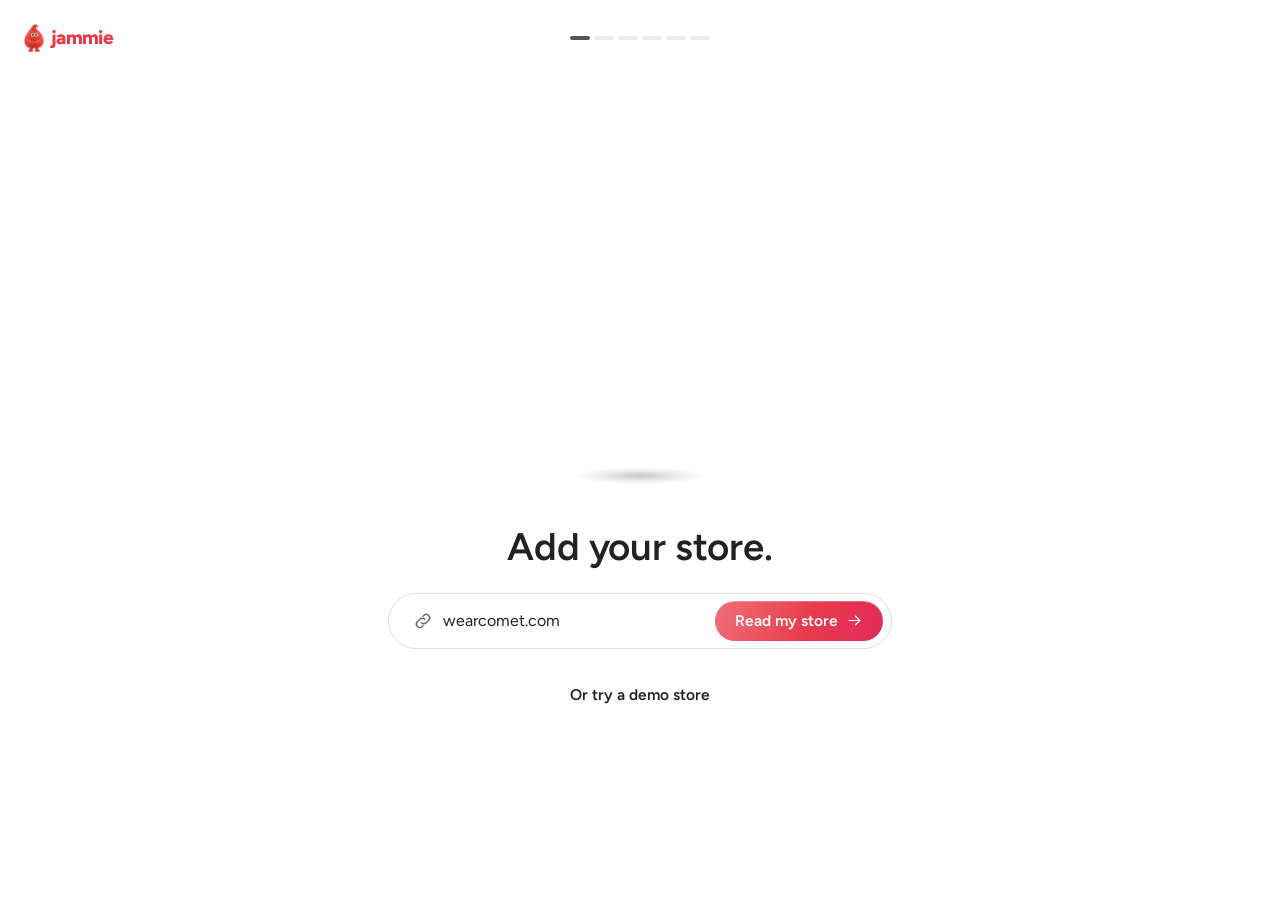
==== commit 3d816a7d: "Build the rest of the live product's flows Everything on demo.jammie.ai that the prototype lacked, w" ====
--- a/app.html
+++ b/app.html
@@ -7,7 +7,7 @@
 <link rel="preconnect" href="https://fonts.googleapis.com">
 <link rel="preconnect" href="https://fonts.gstatic.com" crossorigin>
 <link href="https://fonts.googleapis.com/css2?family=Figtree:wght@400;500;600;700;800&display=swap" rel="stylesheet">
-<link rel="stylesheet" href="assets/jammie/v3/jammie.css?v=25">
+<link rel="stylesheet" href="assets/jammie/v3/jammie.css?v=26">
 <style>
 /* screens only: every token and shared piece comes from jammie.css */
 :root{--side-w:min(440px,100vw);--bar:64px;--t:.45s;--t2:.32s;--pp:#FBF7F0;--vh:100vh}
@@ -258,7 +258,7 @@
 }
 
 /* ---------- the feed: stories across the card's width, then one tall card a stop ---------- */
-.feed{--col-w:calc(var(--fc-h) * .625);--st:clamp(44px,calc((var(--col-w) - 80px) / 6),72px);height:100%;display:flex;flex-direction:column}   /* six rings and five 16px gaps are exactly the card's width */
+.feed{position:relative;--col-w:calc(var(--fc-h) * .625);--st:clamp(44px,calc((var(--col-w) - 80px) / 6),72px);height:100%;display:flex;flex-direction:column}   /* six rings and five 16px gaps are exactly the card's width */
 .stories-row{flex:none;display:flex;justify-content:center;padding:12px 24px 8px}
 .stories{display:flex;justify-content:space-between;width:var(--col-w);max-width:100%}
 .story:focus-visible,.act:focus-visible{outline:0}
@@ -368,6 +368,71 @@
 html.still *{animation-duration:0s!important;animation-delay:0s!important;transition-duration:0s!important}
 html.still ::-webkit-scrollbar{display:none}
 @media (prefers-reduced-motion:reduce){.reading-line span{animation:none;color:var(--fg);background:none}.pop,.bob,.pp-wrap,.pp-book,.pp-leaf,.pp-ink,.in3d,.hop,.slide-in,.slide-out,.curtain,.onb-body > *,.feed.arrive *,.page-in,.side-body{animation:none!important}.hop{opacity:1}}
+
+/* ---------- the rest of the live product: stores, the check, settings, work, reports, memory's pages, connecting a tool, your account ---------- */
+.ico-btn[hidden],.rowi[hidden]{display:none}
+.topbar .back{margin:0 -16px 0 -8px;background:none}
+#barActs{display:flex;gap:8px}
+/* a plain page outside the app: pick a store, a store's profile */
+.pick{position:relative;min-height:var(--vh);max-width:1104px;margin:0 auto;padding:104px 32px 64px;display:grid;gap:24px;align-content:start;justify-items:start}
+.pick.narrow{max-width:720px}
+.pick .ideas,.pick .wide{width:100%}
+.pick .sec-t{margin:16px 0 -8px}
+.pick .tiles.wide{grid-template-columns:repeat(4,minmax(0,1fr))}
+.scard .pic.mono{display:grid;place-items:center}
+.scard .pic.mono b{font-size:96px;font-weight:700;color:var(--fg-3);letter-spacing:-.04em}
+div.ltile:hover{background:var(--s2)}
+.ltile.off{opacity:.5}
+.tiles.two{grid-template-columns:1fr 1fr}
+.tiles.found{width:min(720px,100%);text-align:left}
+.fixbox{width:min(720px,100%);display:grid;gap:12px;text-align:left}
+.fixbox h4{font-size:15px;font-weight:600;letter-spacing:0}
+.chip .ico{width:14px;height:14px}
+.adder{display:flex;gap:8px;width:100%}
+.adder .input{flex:1;min-width:0;padding:10px 14px}
+.firstidea{display:flex;align-items:center;gap:16px;width:min(440px,100%);padding:12px;border-radius:20px;background:var(--s2);text-align:left}
+.firstidea img{flex:none;width:88px;height:110px;border-radius:12px;object-fit:cover}
+.firstidea small{display:block;font-size:13px;color:var(--fg-2)}
+.firstidea b{display:block;margin-top:4px;font-size:16.5px;font-weight:600;line-height:1.3}
+/* the feed's one-time hello: it sits over the top of the first card until you say Got it */
+.coach{position:absolute;z-index:4;left:50%;top:calc(var(--st) + 64px);transform:translateX(-50%);width:min(400px,calc(100% - 32px));display:flex;align-items:center;gap:12px;padding:12px 12px 12px 8px;border-radius:20px;background:var(--card);box-shadow:var(--shadow-3);font-size:14.5px;line-height:1.35;font-weight:500}
+.coach img{flex:none;height:44px;width:auto}
+.coach span{flex:1}
+/* deck cards that hold an idea or a job, and a column with nothing in it */
+.dcard.idea,.dcard.work{text-decoration:none}
+.dcard.idea img,.dcard.work img{display:block;width:100%;aspect-ratio:4/3;object-fit:cover;border-radius:10px;margin-bottom:12px}
+.dcard .t{margin:6px 0 0;font-size:15px;font-weight:600;line-height:1.3;color:var(--fg)}
+.dcard.flat{background:var(--blk,var(--s2))}
+.page-body .cap{background:var(--s2)}
+.bars.tall{height:96px}
+.dempty{margin:0;padding:32px 16px;text-align:center;font-size:14px;color:var(--fg-2)}
+.subbar .tools{flex:none;display:flex;align-items:center;gap:8px;margin-left:16px}
+.seg.sm button{height:28px;padding:0 12px;font-size:13px}
+.rowi .v{flex:none;max-width:55%;font-weight:600;text-align:right}
+.rowi .meter{display:block;margin-top:8px}
+.sec .sub{margin:-4px 0 8px;font-size:13.5px}
+.sec .rows + .adder,.sec .chips + .adder{margin-top:8px}
+.fields{display:grid;grid-template-columns:1fr 1fr;gap:8px}
+.fields .wide{grid-column:1/-1}
+.addrow{display:grid;gap:8px;margin-top:16px;justify-items:start}
+.swatch{display:block;height:40px;border-radius:10px;margin-bottom:8px;box-shadow:inset 0 0 0 1px rgba(127,127,127,.2)}
+a.bk{display:block;text-decoration:none}
+.bk-cover{display:block}
+/* a question about a number, and its answer with where it came from */
+.qa{display:grid;gap:8px;margin-bottom:16px}
+.qa .q{justify-self:end;max-width:86%;margin:0;padding:10px 14px;border-radius:16px 16px 4px 16px;background:var(--s3);color:var(--fg)}
+.qa .a{display:flex;gap:10px;align-items:flex-start}
+.qa .a > span:last-child{padding:10px 14px;border-radius:16px 16px 16px 4px;background:var(--blk,var(--s2));font-size:15px;line-height:1.45}
+.qa .a small{display:block;margin-top:4px;font-size:12.5px;color:var(--fg-2)}
+.side-empty img.felt{height:128px;filter:var(--felt)}
+.logo-tile.big{width:96px;height:96px;margin-bottom:8px;background:var(--s2);font-size:36px}
+.side-empty .reading-line{font-size:16.5px}
+/* the mic in a note: hold it and talk */
+.composer .mic{flex:none;width:40px;height:40px;color:var(--fg-2)}
+.composer.listening{border-color:var(--jam)}
+.composer.listening .mic{background:var(--jam)}
+.composer.listening .mic .ico{color:#fff}
+.fab,#newTab{-webkit-touch-callout:none}
 
 .bar-brand,.rail .tab-new,.rail .tab-you,.phone-only,.rail .tl{display:none}
 
@@ -438,7 +503,8 @@
   body.has-side .topbar{right:0;border-radius:0}
   #shade{position:fixed;inset:0;z-index:29;background:rgba(0,0,0,.36);backdrop-filter:blur(4px);-webkit-backdrop-filter:blur(4px);opacity:0;pointer-events:none;transition:opacity var(--t) var(--ease)}
   body.has-side #shade{opacity:1;pointer-events:auto}
-  #side{top:auto;left:0;width:auto;max-height:calc(var(--vh) * .86);z-index:30;background:var(--card);border-top:1px solid var(--line-soft);border-radius:24px 24px 0 0;box-shadow:var(--shadow-3);visibility:visible;opacity:1;transform:translateY(105%);transition:transform var(--t) var(--ease)}
+  #side{top:auto;left:0;width:auto;height:calc(var(--vh) * .86);   /* one height for every sheet, so moving from one to the next never makes it jump */
+    z-index:30;background:var(--card);border-top:1px solid var(--line-soft);border-radius:24px 24px 0 0;box-shadow:var(--shadow-3);visibility:visible;opacity:1;transform:translateY(105%);transition:transform var(--t) var(--ease)}
   body.has-side #side{transform:none;transition:transform var(--t) var(--ease)}
   #side::before,.gate-card::before{content:"";flex:none;width:36px;height:5px;margin:8px auto -4px;border-radius:4px;background:var(--line)}
   /* the sign-in is a sheet from the foot too: no popups in the middle of a phone */
@@ -488,6 +554,24 @@
   .feed-col .act.jam{margin-top:4px}
   .feed-col .act.jam > i{width:52px;height:52px}
   .feed-col .act.jam .ico{width:24px;height:24px}
+  .pick{padding:80px 16px 48px}
+  .pick .ideas,.pick .tiles.wide{grid-template-columns:1fr 1fr}
+  .scard .pic.mono b{font-size:64px}
+  .tiles.found{grid-template-columns:1fr}
+  .coach{top:calc(var(--bar) + var(--st) + 48px);left:12px;right:76px;width:auto;transform:none}   /* clear of the actions on the right */
+  #barActs{gap:0}
+  .topbar .back{margin:0 -8px 0 -12px}
+  .subbar{flex-wrap:wrap}
+  .subbar .tools{width:100%;margin:0;padding:4px 8px 8px;justify-content:space-between}
+  .subbar .deck-tabs,.subbar.fit .deck-tabs{flex:1 0 100%}
+  .side-foot{flex-wrap:wrap}
+  .side-foot > .btn:not(.b-text){flex:1 1 auto}   /* two buttons share the width; if they cannot, each takes a row */
+  .seg.sm button{height:36px}
+  .rowi.first{flex-wrap:wrap}
+  .rowi.first .btn{width:100%}
+  .fields{grid-template-columns:1fr}
+  .composer .mic{width:44px;height:44px}
+  .adder .input{padding:12px 14px}
   /* decks: one column a screen, with its cards' actions big enough to tap */
   /* one column a screen, exactly: no half column peeking in at the edge. The tabs above move between them */
   .deck-cols{gap:16px;padding:8px 16px calc(var(--tab) + 16px + env(safe-area-inset-bottom));scroll-snap-type:x mandatory;scroll-padding:0 16px}
@@ -565,8 +649,9 @@
 </nav>
 <header class="topbar" id="topbar">
   <a class="bar-brand" href="#/feed" aria-label="jammie"><img src="assets/jammie/v3/char-dollop-sm.png" alt=""><b>jammie</b></a>
+  <a class="ico-btn back draw" id="barBack" aria-label="Back" hidden><i data-ico="back"></i></a>
   <h1 id="barTitle"></h1><small id="barNote"></small>
-  <div class="top-right">
+  <div class="top-right"><span id="barActs"></span>
     <a class="ico-btn draw" id="bellBtn" href="#/bell" aria-label="Updates"><i data-ico="bell"></i><em id="bellN" hidden></em></a>
     <a class="ico-btn draw" id="youBtn" href="#/you" aria-label="You"><i data-ico="user"></i></a>
   </div>
@@ -578,11 +663,12 @@
 <div id="modal"></div>
 <div class="toasts" id="toasts"></div>
 
-<script src="assets/jammie/v3/icons.js?v=25"></script>
-<script src="assets/jammie/v3/data.js?v=25"></script>
+<script src="assets/jammie/v3/icons.js?v=26"></script>
+<script src="assets/jammie/v3/data.js?v=26"></script>
 <script>
 (() => {
-  const { A, D, IDEAS, real, av, ico, fcard, scard, story, dcard, ltile, turnFrame } = window.JAMMIE;
+  const { A, D, IDEAS: ALL, real, av, ico, fcard, scard, story, dcard, ltile, turnFrame } = window.JAMMIE;
+  let IDEAS = ALL;   // the feed's list: every idea, less the teammates you switched off, in the order you shuffled it to
   const $ = id => document.getElementById(id);
   const root = document.documentElement, app = $('app'), sideEl = $('side'), modal = $('modal');
   const STILL = new URLSearchParams(location.search).has('still');   // the flow map shows screens at rest
@@ -594,12 +680,12 @@
   const forced = new URLSearchParams(location.search).get('theme');   // ?theme=dark shows a screen dark without saving it
   const paint = theme => { root.dataset.theme = theme; };
   paint(forced || look.theme || 'light');
-  function setTheme(theme){ look = { theme }; try { localStorage.setItem(KEY, JSON.stringify(look)); } catch {} paint(theme); }
+  function setTheme(theme, auto){ look = auto ? { theme, auto } : { theme }; try { localStorage.setItem(KEY, JSON.stringify(look)); } catch {} paint(theme); }
 
   // ---- state: where we are in the feed, what was kept or put aside, what went to the team
   let cur = 0, timers = [], arriving = false, shown = null, lastPage = 'feed';
   // The flow map shows screens at rest (?still). Those read a fixed sample and never write, so looking at the map cannot change the real prototype
-  const SAMPLE = { 'jammie-proto-liked': ['reviews'], 'jammie-proto-later': ['midnight'], 'jammie-proto-orders': [{ id: 'reel', how: 'ship' }] };
+  const SAMPLE = { 'jammie-proto-intro': true, 'jammie-proto-liked': ['reviews'], 'jammie-proto-later': ['midnight'], 'jammie-proto-orders': [{ id: 'reel', how: 'ship' }] };
   const store = (k, d) => { if (STILL) return SAMPLE[k] || d; try { return JSON.parse(localStorage.getItem(k)) || d; } catch { return d; } };
   const keep = (k, v) => { if (STILL) return; try { localStorage.setItem(k, JSON.stringify(v)); } catch {} };
   const SETS = { liked: new Set(store('jammie-proto-liked', ['reviews'])), later: new Set(store('jammie-proto-later', [])) };
@@ -618,7 +704,7 @@
   const later = (fn, ms) => timers.push(setTimeout(fn, ms));
 
   // ---- onboarding pieces
-  const dots = n => `<div class="dots">${[1, 2, 3, 4].map(i => `<i class="${i < n ? 'on' : i === n ? 'on now' : ''}"></i>`).join('')}</div>`;
+  const dots = n => !n ? '' : `<div class="dots">${[1, 2, 3, 4, 5, 6].map(i => `<i class="${i < n ? 'on' : i === n ? 'on now' : ''}"></i>`).join('')}</div>`;
   const chips = list => `<div class="chips">${list.map(c => `<button class="chip">${c}</button>`).join('')}</div>`;
   const mark = `<span class="brandmark"><img src="${A}char-dollop-sm.png" alt="">jammie</span>`;
   // the onboarding stage: one centred column. Jammie on top, then one thought and one control
@@ -677,12 +763,13 @@
   const startScreen = () => onb(1, pose('wave', .905), `
         <h1 class="h1">Add your store.</h1>
         <form class="store" data-go="#/signin">${ico('link')}<input placeholder="Paste a link or type its name" aria-label="Store link" value="wearcomet.com">
-          <button class="btn b-jam draw">Read my store${ico('arrow')}</button></form>`);
+          <button class="btn b-jam draw">Read my store${ico('arrow')}</button></form>
+        <a class="btn b-text" href="#/stores">Or try a demo store</a>`);
   const G = `<svg viewBox="0 0 24 24" aria-hidden="true"><path fill="#4285F4" d="M23 12.300c0-.800-.100-1.600-.200-2.300H12v4.500h6.200a5.300 5.300 0 0 1-2.300 3.500v2.900h3.700c2.200-2 3.400-5 3.400-8.600Z"/><path fill="#34A853" d="M12 23.500c3.100 0 5.700-1 7.600-2.800l-3.700-2.900c-1 .700-2.400 1.100-3.900 1.100-3 0-5.500-2-6.400-4.700H1.800v3A11.500 11.500 0 0 0 12 23.500Z"/><path fill="#FBBC05" d="M5.600 14.200a6.900 6.900 0 0 1 0-4.400v-3H1.800a11.500 11.500 0 0 0 0 10.400Z"/><path fill="#EA4335" d="M12 5.100c1.700 0 3.200.600 4.400 1.700l3.300-3.300A11.500 11.500 0 0 0 1.800 6.800l3.800 3c.900-2.700 3.400-4.700 6.400-4.700Z"/></svg>`;
   const today = new Date().toLocaleDateString('en-GB', { day: 'numeric', month: 'short', year: 'numeric' });
 
   // ---- pieces of the feed
-  const STORIES = [['Today', 'reel'], ['Trends', 'midnight'], ['Top ads', 'xlows'], ['News', 'rival'], ['How to', 'sketch'], ['Reviews', 'reviews']];   // each ring plays the idea it shows
+  const STORIES = [['Today', 'reel'], ['Recap', 'reviews', { kind: 'Since your last visit', title: '14 new ideas since you last looked', line: 'The strongest ones first.', cta: 'See them' }], ['Trends', 'midnight'], ['Top ads', 'xlows'], ['News', 'rival'], ['How to', 'sketch']];   // each ring plays the idea it shows
   const seen = new Set(STILL ? [4, 5] : []);
   const stories = () => `<div class="stories-row"><div class="stories">${STORIES.map(([n, id], i) => story(n, idea(id).img, { href: `#/story?s=${i}`, seen: seen.has(i) })).join('')}</div></div>`;
   // the actions hang beside the card. Jam is one of them: the main one, so it is red and a little larger
@@ -692,50 +779,54 @@
       <button class="act draw" data-do="later">${ico('calendar')}Later</button>
       <button class="act draw" data-do="less">${ico('filter')}Less</button>
       <a class="act draw" href="#/idea">${ico('eye')}Why</a>
-      <a class="act draw" href="#/note">${ico('message')}Note</a>
+      <a class="act draw" href="#/more">${ico('more')}More</a>
       <a class="act jam draw" href="#/jam">${ico('jam')}Jam</a>
     </div>`;
-  const feedPage = () => `<section class="feed ${arriving ? 'arrive' : ''}">
+  const feedPage = q => `<section class="feed ${arriving ? 'arrive' : ''}">
       ${stories()}
+      ${(q && q.get('intro')) || !introSeen ? `<div class="coach"><img src="${A}pose-wave-sm.png" alt=""><span>Each card is one idea for Comet. Keep what fits, and I learn what to bring next.</span><button class="btn b-ink b-sm" data-do="gotit">Got it</button></div>` : ''}
       <div class="stage">${IDEAS.map((x, i) => `<div class="slide ${i === cur ? 'at' : ''}" data-i="${i}"><div class="feed-col">${fcard(x)}${acts(x)}</div></div>`).join('')}</div>
     </section>`;
   const curIdea = () => IDEAS[cur].special ? real[0] : IDEAS[cur];
   // an update about an idea opens that idea; a note you wrote is just your note
   const msgRow = o => { const d = idea(o.id), sub = `<small>${HOW[o.how][0]} · ${HOW[o.how][1]}</small>`;
-    return o.how === 'note' ? `<div class="msg">${av(48)}<span><b>${o.text || 'Your note to the team'}</b>${sub}</span><em>Now</em></div>`
+    return o.how === 'note' ? `<div class="msg">${av(48)}<span><b>${esc(o.text || 'Your note to the team')}</b>${sub}</span><em>Now</em></div>`
       : `<a class="msg" href="#/feed?i=${IDEAS.indexOf(d)}"><img src="${D}${d.img}" alt=""><span><b>${d.title}</b>${sub}</span><em>Now</em></a>`; };
   // a note to the team: what you might ask for, and the box you type in at the foot. The round button in the box sends it
-  const composer = (ph, what) => `<form class="composer" data-send="${what}"><textarea rows="1" placeholder="${ph}" aria-label="Your note"></textarea><button class="btn b-jam draw" aria-label="Send to the team">${ico('send')}</button></form>`;
+  const composer = (ph, what) => `<form class="composer" data-send="${what}"><textarea rows="1" placeholder="${ph}" aria-label="Your note"></textarea><button type="button" class="ico-btn mic draw" data-mic aria-label="Hold to talk">${ico('mic')}</button><button class="btn b-jam draw" aria-label="Send">${ico('send')}</button></form>`;
   const row = (t, s, what) => `<button class="rowi" data-do="${what}"><span class="grow"><b>${t}</b>${s ? `<small>${s}</small>` : ''}</span>${ico('arrow')}</button>`;
-  const link = (t, href) => `<a class="rowi" href="${href}"><span class="grow"><b>${t}</b></span>${ico('arrow')}</a>`;
+  const link = (t, href, sub = '') => `<a class="rowi" href="${href}"><span class="grow"><b>${t}</b>${sub ? `<small>${sub}</small>` : ''}</span>${ico('arrow')}</a>`;
   const asksFor = list => `<div class="asks-for">${list.map(t => `<button class="chip" data-do="suggest">${t}</button>`).join('')}</div>`;
   const ask = (list, ph, what) => asksFor(list) + composer(ph, what);   // the foot of a note panel: what you might ask, then the box
 
   // ---- decks: every page is a row of columns. One column is a header and a stack of cards
   let colW = store('jammie-proto-cols', {});                     // widths you dragged the columns to
   const col = (name, body, o = {}) => `<section class="dcol" id="${o.id || ''}" style="--acc:${o.acc};${colW[o.id] ? `--w:${colW[o.id]}px` : ''}"><header class="dcol-h"><i></i>${name}<small class="${o.need ? 'need' : ''}">${o.n}</small></header><div class="dcol-body">${body}</div></section><i class="grip" data-col="${o.id}" role="separator" aria-orientation="vertical" title="Drag to change the width"></i>`;
-  const subbar = (tabs, fit = '') => `<div class="subbar ${fit}"><nav class="deck-tabs">${tabs}</nav></div>`;   // a page's own tabs: the second row, under the top bar
+  const subbar = (tabs, fit = '', tools = '') => `<div class="subbar ${fit}"><nav class="deck-tabs">${tabs}</nav>${tools ? `<div class="tools">${tools}</div>` : ''}</div>`;   // a page's own tabs: the second row, under the top bar
   // a page tab: the full name on desktop; on a phone an icon over a short word, so every tab fits across the screen
   const SHORT = { 'With the team': ['team', 'Team'], 'Finance': ['chart', 'Finance'], 'Marketing return': ['megaphone', 'Marketing'], 'Stock & delivery': ['store', 'Stock'], 'The stove': ['spark', 'Stove'],
+    'Ready': ['check', 'Ready'], 'Creative director': ['megaphone', 'Creative'], 'Reel maker': ['film', 'Reels'], 'Rival watch': ['eye', 'Rivals'], 'Social': ['message', 'Social'], 'Storefront': ['store', 'Store'],
+    'In the works': ['clock', 'Works'], 'Needs a yes': ['check', 'A yes'], 'Going out': ['send', 'Out'], 'Live': ['play', 'Live'], 'Done': ['check', 'Done'], 'Discarded': ['close', 'Discarded'], 'References': ['image', 'References'],
+    'Story': ['book', 'Story'], 'Look and kit': ['image', 'Look'], 'Voice': ['message', 'Voice'], 'Words': ['star', 'Words'], 'Products': ['store', 'Products'],
     'What I know': ['book', 'I know'], 'What I see out there': ['globe', 'Out there'], 'What I’d do': ['spark', 'I’d do'], 'How you steer me': ['settings', 'You steer'] };
   const tab = name => SHORT[name] ? `${ico(SHORT[name][0])}<span class="full">${name}</span><span class="short">${SHORT[name][1]}</span>` : name;
-  const deck = cols => `<section class="deck">${subbar(cols.map(([name, , o = {}], i) => `<button class="${i ? '' : 'on'}" data-do="col" data-id="${i}">${o.need ? '<i class="dot"></i>' : ''}${tab(name)}</button>`).join(''))}<div class="deck-cols">${cols.map(([name, body, o = {}], i) => col(name, body, { ...o, id: 'dcol' + i })).join('')}</div></section>`;
+  const deck = (cols, tools = '') => `<section class="deck">${subbar(cols.map(([name, , o = {}], i) => `<button class="${i ? '' : 'on'}" data-do="col" data-id="${i}">${o.need ? '<i class="dot"></i>' : ''}${tab(name)}</button>`).join(''), '', tools)}<div class="deck-cols">${cols.map(([name, body, o = {}], i) => col(name, body, { ...o, id: 'dcol' + i })).join('')}</div></section>`;
   const page = (body, tabs = '', narrow = '') => `<section class="page">${tabs ? subbar(tabs, 'fit') : ''}<i class="edge"></i><div class="page-scroll"><div class="page-body ${narrow}">${body}</div></div></section>`;
   // command centre: five columns, one question a card (numbers are the demo's)
   const COLS = [
-    ['With the team', '#7C5CFC', [{ label: 'In the works · now', value: () => String(orders.length), line: () => orders.length ? 'Each one is in Updates.' : 'Nothing cooking. Start a jam from any card.', acts: [['Open Updates', 'bell']] }]],
+    ['With the team', '#7C5CFC', [{ label: 'In the works · now', value: () => String(orders.length), line: () => orders.length ? 'Each one is in Updates.' : 'Nothing cooking. Start a jam from any card.', acts: [['Open work', 'work'], ['Open Updates', 'bell']] }]],
     ['Finance', '#17A673', [
-      { label: 'Net sales · 7 days', value: '₹1.4Cr', delta: '▼ 13%', dir: 'down', line: 'What customers paid, after discounts and returns.', bars: [70, 78, 79, 80, 78, 82, 95, 67, 66, 68, 81, 73, 67, 68], mini: [['Orders', '2,179'], ['An order', '₹6,380'], ['New customers', '1,629']], acts: [['More', 'more'], ['Weekly report', 'report'], ['Add delivery fees', 'costs']] },
-      { label: 'What you keep · 7 days', value: 'Not counted yet', line: 'It counts once your costs are in.', acts: [['Add product costs', 'costs'], ['P&L report', 'report']] },
-      { label: 'Refunds · 7 days', value: '₹3L', delta: '▼ 11%', dir: 'up', line: 'Refunded on orders placed in these days, so far.', bars: [62, 70, 58, 66, 74, 61, 55], acts: [['More', 'more'], ['P&L report', 'report']] }]],
+      { label: 'Net sales · 7 days', value: '₹1.4Cr', delta: '▼ 13%', dir: 'down', line: 'What customers paid, after discounts and returns.', bars: [70, 78, 79, 80, 78, 82, 95, 67, 66, 68, 81, 73, 67, 68], day: [20, '₹', 'L', 1], mini: [['Orders', '2,179'], ['An order', '₹6,380'], ['New customers', '1,629']], acts: [['More', 'more'], ['Weekly report', 'report'], ['Add delivery fees', 'costs']] },
+      { label: 'What you keep · 7 days', value: () => costsIn ? '₹38L' : 'Not counted yet', line: () => costsIn ? 'After product costs, delivery, fees and ads.' : 'It counts once your costs are in.', acts: [['Add product costs', 'costs'], ['P&L report', 'report']] },
+      { label: 'Refunds · 7 days', value: '₹3L', delta: '▼ 11%', dir: 'up', line: 'Refunded on orders placed in these days, so far.', bars: [62, 70, 58, 66, 74, 61, 55], day: [43, '₹', 'k', 0], acts: [['More', 'more'], ['P&L report', 'report']] }]],
     ['Marketing return', '#2F6BFF', [
-      { label: 'Sales per ₹1 of ads · 7 days', value: '5.2×', delta: '▼ 13%', dir: 'down', line: 'Sales for every ₹1 of ads.', bars: [79, 74, 76, 90, 83, 77, 78], mini: [['New customer cost', '₹1,649'], ['New customers', '1,629'], ['Ad spend', '₹26.9L']], acts: [['More', 'more'], ['Marketing report', 'report']] },
-      { label: 'Campaigns · 7 days', need: true, value: '₹26.9L', line: 'Spent across 5 campaigns. Set your costs to get a call on each.', acts: [['Park', 'park'], ['Let’s jam', 'jam'], ['Marketing report', 'report']] },
-      { label: 'Site funnel · 7 days', value: '1.4%', delta: '▼ 11%', dir: 'down', line: 'Of visits bought.', bars: [84, 80, 88, 76, 72, 78, 70], mini: [['Visits', '1,59,844'], ['To cart', '9%'], ['To checkout', '2.9%']], acts: [['More', 'more'], ['Customers report', 'report']] }]],
+      { label: 'Sales per ₹1 of ads · 7 days', value: '5.2×', delta: '▼ 13%', dir: 'down', line: 'Sales for every ₹1 of ads.', bars: [79, 74, 76, 90, 83, 77, 78], day: [5.2, '', '×', 1], mini: [['New customer cost', '₹1,649'], ['New customers', '1,629'], ['Ad spend', '₹26.9L']], acts: [['More', 'more'], ['Marketing report', 'report']] },
+      { label: 'Campaigns · 7 days', need: () => !parked, value: '₹26.9L', line: 'Spent across 5 campaigns. Set your costs to get a call on each.', acts: [['Park', 'park'], ['Let’s jam', 'jam'], ['Marketing report', 'report']] },
+      { label: 'Site funnel · 7 days', value: '1.4%', delta: '▼ 11%', dir: 'down', line: 'Of visits bought.', bars: [84, 80, 88, 76, 72, 78, 70], day: [1.4, '', '%', 1], mini: [['Visits', '1,59,844'], ['To cart', '9%'], ['To checkout', '2.9%']], acts: [['More', 'more'], ['Customers report', 'report']] }]],
     ['Stock & delivery', '#0FA3B1', [{ label: 'Days of cover · now', value: '5', line: 'Products run out within a week.', meter: 17, mini: [['Cover overall', '2.1 days'], ['Out of stock', '1'], ['Stock value', '₹19.3L']], acts: [['More', 'more'], ['Weekly report', 'report']] }]],
     ['The stove', '#E0245E', [{ label: 'Ideas ready · today', value: '10', line: '8 more are lined up behind them.', meter: 56, acts: [['Open the feed', 'feed']] }]],
   ];
-  const val = v => typeof v === 'function' ? v() : v, needs = c => c.some(x => x.need);
+  const val = v => typeof v === 'function' ? v() : v, needs = c => c.some(x => val(x.need));
   // memory: what Jammie knows, as the same quiet cards
   const KNOWS = [
     ['What I know', [['229', 'Products read, from wearcomet.com'], ['Everything I know', 'Search every line, with where it came from', 1], ['Your photos and files', 'What every maker works from', 1]]],
@@ -743,13 +834,133 @@
     ['What I’d do', [['Your store', 'How it’s doing, and what to do first', 1], ['68', 'Plans written for Comet'], ['17', 'Places in the shop window']]],
     ['How you steer me', [['House rules', 'What I’ll always and never do', 1], ['Your feed', 'What you want more of', 1], ['What Jammie can do alone', 'And what always waits for you', 1]]],
   ];
-  const TOOLS = [['Google Analytics', 'See where shoppers drop off', 'analytics'], ['Meta Ads', 'See which ads actually sell', 'meta'], ['Google Ads', 'See which searches bring buyers', 'google'], ['Klaviyo', 'See which emails earn'], ['Judge.me', 'Hear what customers love and complain about'], ['Slack', 'Jam with your team in a thread', 'slack']];
   const logo = (n, f) => f ? `<img class="logo" src="${A}el-${f}.png" alt="">` : `<span class="logo-tile">${n[0]}</span>`;
   // saved: everything you kept or put aside, as plain cards. The tabs only narrow it
   let savedTab = 'all';
   const savedIds = () => savedTab === 'liked' ? [...liked] : savedTab === 'later' ? [...SETS.later] : [...new Set([...liked, ...SETS.later])];
 
   const savedCard = id => { const d = idea(id); return scard(d, { href: `#/feed?i=${IDEAS.indexOf(d)}`, note: liked.has(id) ? 'Kept' : 'For later' }); };
+
+  // ================= the rest of the live product: stores, the check, settings, work, reports, memory's pages, connecting a tool, your account =================
+  const esc = s => String(s).replace(/[&<>"]/g, c => ({ '&': '&amp;', '<': '&lt;', '>': '&gt;', '"': '&quot;' }[c]));
+  // ---- small lists you add to and take from
+  const LISTS = { rivals: ['CHNKS', 'Ludic', 'Gully Labs', '7-10', 'Thaely'], rules: [], notes: [], refs: [], topics: [], uploads: [] };
+  Object.keys(LISTS).forEach(k => { LISTS[k] = store('jammie-proto-' + k, LISTS[k]); });
+  const adder = (kind, ph, btn = 'Add') => `<form class="adder" data-add="${kind}"><label class="input"><input placeholder="${ph}" aria-label="${ph}"></label><button class="btn b-ink">${btn}</button></form>`;
+  const listed = (kind, none = '') => LISTS[kind].length ? `<div class="rows">${LISTS[kind].map((t, i) => `<div class="rowi"><span class="grow"><b>${esc(t)}</b></span><button class="ico-btn draw" data-do="drop" data-id="${kind}:${i}" aria-label="Remove">${ico('close')}</button></div>`).join('')}</div>` : none;
+  // ---- what you chose: picks (chips), switches, who is on the team, who you are, which tools are connected
+  const tune = store('jammie-proto-tune', {}), prefs = store('jammie-proto-prefs', { sound: true, vibration: true }), me = store('jammie-proto-me', { first: 'You', last: '', email: '' });
+  let team = store('jammie-proto-team', []), linked = store('jammie-proto-linked', []), costsIn = store('jammie-proto-costs', false), parked = store('jammie-proto-parked', false);
+  let done = store('jammie-proto-done', []), binned = store('jammie-proto-binned', []), qa = [], bellTab = 'updates', workBy = 'stage', cleared = false;
+  const fact = (t, v = '', s = '') => `<div class="rowi"><span class="grow"><b>${t}</b>${s ? `<small>${s}</small>` : ''}</span>${v ? `<b class="v">${v}</b>` : ''}</div>`;
+  const stat = (big, line) => `<div class="ltile"><b>${big}</b><small>${line}</small></div>`;
+  const pick = (key, title, opts, max = 1, sub = '') => `<div class="sec" data-pick="${key}" data-max="${max}"><h4>${title}</h4>${sub ? `<p class="sub">${sub}</p>` : ''}<div class="chips">${opts.map(o => `<button class="chip ${(tune[key] || []).includes(o) ? 'on' : ''}">${o}</button>`).join('')}</div></div>`;
+  const sw = (id, on, what = 'flag') => `<button class="switch" role="switch" aria-checked="${!!on}" data-do="${what}" data-id="${id}" aria-label="${id}"></button>`;
+  const none = (pose, title, line = '') => `<div class="side-empty"><img src="${A}pose-${pose}-sm.png" alt=""><h3>${title}</h3>${line ? `<p>${line}</p>` : ''}</div>`;
+  const opt = (icon, title, line, to) => `<${to[0] === '#' ? `a href="${to}"` : `button data-do="${to}"`} class="opt"><i>${ico(icon)}</i><span><b>${title}</b><small>${line}</small></span></${to[0] === '#' ? 'a' : 'button'}>`;
+
+  // ---- who brings you cards. Switching one off, or picking a role, takes its cards out of the feed
+  const MAKERS = [['Creative director', 'What’s ready to run? Ads, fresh from the jar.'], ['Reel maker', 'What should we film? What’s working, made ours.'], ['Rival watch', 'What are they up to? Ads, prices, launches.'],
+    ['Social', 'What do we post this week? Trends, dates, your comments.'], ['Storefront', 'What’s stopping the sale? Stock, pages, phones.']];
+  const SEATS = { 'Founder / CEO': null, 'Growth / performance': ['Creative director', 'Rival watch'], 'Brand / creative': ['Creative director', 'Reel maker', 'Social'], 'E-commerce / storefront': ['Storefront'], 'Retention / CRM': ['Social'] };
+  const JOINS = { 'Day 1': 'Five teammates bring you cards.', 'Day 4': 'Performance joins: it turns your best ideas into ads and watches what they spend.', 'Week 1': 'Visibility joins: it checks search and AI answers.', 'Week 2': 'Customers joins: who would buy again.', 'Week 3': 'Listening joins: the good, the bad, the loud.', 'Day 30': 'Everyone is in. Nine teammates.' };
+  let off = new Set(store('jammie-proto-off', []));
+  const visible = d => d.special || (!off.has(d.by) && (!(tune.roles || []).length || tune.roles.some(r => !SEATS[r] || SEATS[r].includes(d.by))));
+  function refilter(){ IDEAS = ALL.filter(visible); cur = 0; if (shown === 'feed' || shown === 'deck') redraw(); }
+  IDEAS = ALL.filter(visible);
+  if (prefs.calm) root.classList.add('still');
+  const FEED_ACTS = `<button class="ico-btn draw" data-do="shuffle" aria-label="Shuffle the cards">${ico('refresh')}</button><a class="ico-btn draw" href="#/settings" aria-label="Settings">${ico('settings')}</a>`;
+  let introSeen = store('jammie-proto-intro', false);
+  const mini = d => `<a class="dcard idea" href="#/feed?i=${IDEAS.indexOf(d)}"><img src="${D}${d.img}" alt="" loading="lazy"><div class="top"><span>${d.kind}</span><em>${d.makes}</em></div><p class="t">${d.title}</p></a>`;
+
+  // ---- the demo's front door
+  const STORES = [['Comet', 'Sneakers', 'Exclude newest technical drops from winter sale markdowns', 'sketch.jpg'], ['Arata', 'Hair care', 'Avoid ad fatigue and stock outs with automated alerts'],
+    ['Gully Labs', 'Sneakers', 'Comet leads its ads with price, answer with yours'], ['LEGO India', 'Building blocks', 'Know which LEGO listings on Amazon are really yours']];
+  const foundScreen = fix => onb(5, pose('search'), `
+        <h1 class="h2">Here’s what we found.</h1>
+        <div class="tiles found">${[['227', 'Products. Best seller: X Lows CHESTNUT'], ['1,026', 'Reviews across your products'], ['58', 'Rival ads, from 6 rivals']].map(([b, l]) => fix ? `<button class="ltile" data-do="offline"><b>${b}</b><small>${l}</small></button>` : stat(b, l)).join('')}</div>
+        ${fix ? `<div class="fixbox"><h4>Rivals I watch</h4><div class="chips">${LISTS.rivals.map((r, i) => `<button class="chip draw" data-do="drop" data-id="rivals:${i}">${esc(r)}${ico('close')}</button>`).join('')}</div>${adder('rivals', 'Add a rival')}</div>` : ''}
+        <a class="btn b-jam draw" href="#/writing">${fix ? 'Write my first idea' : 'Looks right. Write my first idea'}${ico('arrow')}</a>
+        ${fix ? '' : `<a class="btn b-text" href="#/fix">Fix something</a>`}`, 'small');
+
+  // ---- work: what went to the team moves through four stages, then into the library
+  const STAGES = [['In the works', '#7C5CFC', 'Nothing cooking. Start a jam.', 'Ready for a yes'], ['Needs a yes', '#E0245E', 'Nobody is waiting on a yes.', 'Yes, send it'], ['Going out', '#2F6BFF', 'Nothing on its way out.', 'It’s live'], ['Live', '#17A673', 'Your first win lands here.', 'Done']];
+  const jobTitle = o => o.how === 'note' ? esc(o.text || 'Your note to the team') : idea(o.id).title;
+  const wcard = o => `<div class="dcard work">${o.how === 'note' ? '' : `<img src="${D}${idea(o.id).img}" alt="" loading="lazy">`}<div class="top"><span>${HOW[o.how][0]}</span><em>${esc(o.who || 'The team')}</em></div><p class="t">${jobTitle(o)}</p>
+      <div class="foot"><button data-do="moveon" data-id="${o.id}">${STAGES[o.stage || 0][3]}</button><button data-do="discard" data-id="${o.id}">Discard</button></div></div>`;
+  const dempty = t => `<p class="dempty">${t}</p>`;
+  const jobRow = (o, what, label) => `<div class="rowi"><span class="grow"><b>${jobTitle(o)}</b><small>${HOW[o.how][0]}</small></span>${what ? `<button class="btn b-line b-sm" data-do="${what}" data-id="${o.id}">${label}</button>` : ''}</div>`;
+
+  // ---- command centre: reports, and one number opened up
+  const REPORTS = { brief: ['Morning brief', 'Daily', 'Yesterday, before your coffee', 'tomorrow at 7:30'], weekly: ['Weekly', 'Weekly', 'Last week, Monday to Sunday', 'Mondays at 8:00'], pnl: ['Monthly P&L', 'Monthly', 'Last month, what you kept', 'on the 1st at 9:00'],
+    customers: ['Customers & cohorts', 'Monthly', 'Who came, who came back', 'on the 1st at 9:30'], marketing: ['Marketing & creative', 'Weekly', 'What the ad money did', 'Mondays at 8:30'], delivery: ['Delivery & cash', 'Weekly', 'What reached people, what came back', 'Mondays at 9:00'] };
+  // a line with no value waits on your costs
+  const REPORT_LINES = { brief: [['Net sales', '₹20L'], ['Orders', '311'], ['An order', '₹6,380'], ['Ad spend', '₹3.8L'], ['Sales per ₹1 of ads', '5.2×']],
+    weekly: [['Net sales', '₹1.4Cr'], ['Kept after ads'], ['Sales per ₹1 of ads', '5.2×'], ['New customer cost', '₹1,649'], ['Came back in 90 days', '24%'], ['Days of stock', '5']],
+    pnl: [['Net sales', '₹6.0Cr'], ['Gross margin'], ['Kept after delivery and fees'], ['Kept after ads'], ['Profit after fixed costs'], ['Refunds', '₹12.9L']],
+    customers: [['New customers', '1,629'], ['From returning buyers', '24%'], ['A buyer’s 90 days', '₹10,935'], ['Came back in 90 days', '24%']],
+    marketing: [['Ad spend', '₹26.9L'], ['Sales per ₹1 of ads', '5.2×'], ['Meta says', '3.6×'], ['Google says', '3.5×'], ['New customer cost', '₹1,649']],
+    delivery: [['Orders', '2,179'], ['Cash on delivery', '18% of orders'], ['Returned to origin', '19% of those'], ['Days of stock', '5']] };
+  const WHICH = { 'Weekly report': 'weekly', 'P&L report': 'pnl', 'Marketing report': 'marketing', 'Customers report': 'customers' };
+  const ANSWERS = [[/campaign/i, '₹26.9L went across 5 campaigns in 7 days. I can’t call a winner until your costs are in.', 'Meta Ads, read 40 min ago'], [/refund/i, 'Refunds are ₹3L, down 11% on the 7 days before. Fewer orders were placed, so fewer came back.', 'Shopify, read 40 min ago'],
+    [/./, 'Start with Campaigns. It is the only card that needs you, and it holds the most spend.', 'The board, today']];
+
+  // ---- connectors: each tool, what connecting it gives you, and what Jammie reads once it is in
+  const TOOL = {
+    'Shopify': { f: 'shopify', line: 'See what actually sells', group: 'Your store and site', why: 'Puts Comet’s numbers on your ideas.', read: '11,000 orders', stats: [['11,000', 'Orders, last 30 days'], ['₹6,350', 'Average order'], ['1.6%', 'Conversion'], ['24%', 'Back for a second order in 90 days']],
+      found: ['Cards read your 11,000 orders a month and the 9,130 checkouts left', 'Second orders: 24% in 90 days, with a flow to lift it', 'Cash on delivery: 18% of orders, 19% returned'], account: 'wearcomet.com' },
+    'Meta Ads': { f: 'meta', line: 'See which ads actually sell', group: 'Ads', why: 'Shows which ads bring buyers, not just clicks.', read: '₹90.0L of ads', stats: [['₹90.0L', 'Ad spend, last 30 days'], ['3.6×', 'What Meta says it returned'], ['36', 'Live ads'], ['5', 'Campaigns']], found: ['Five campaigns share the spend', 'Your longest ad has run 24 days'], account: 'Comet ad account' },
+    'Google Analytics': { f: 'analytics', line: 'See where shoppers drop off', group: 'Your store and site', why: 'Shows where shoppers leave before they buy.', read: '687,500 visits', stats: [['687,500', 'Visits, last 30 days'], ['9%', 'To cart'], ['2.9%', 'To checkout'], ['1.6%', 'Bought']], found: ['Most shoppers leave between cart and checkout'], account: 'wearcomet.com' },
+    'Google Ads': { f: 'google', line: 'See which searches bring buyers', group: 'Ads', why: 'Shows which searches bring buyers.', read: '₹25.0L of search ads', stats: [['₹25.0L', 'Search ads, last 30 days'], ['3.5×', 'What Google says it returned']], found: [], account: 'Comet ads' },
+    'Klaviyo': { line: 'See which emails earn', group: 'Customers', why: 'Shows which emails earn, and who has gone quiet.', read: 'which emails earn', stats: [], found: [], account: 'Comet' },
+    'Judge.me': { line: 'Hear what customers love and complain about', group: 'Customers', why: 'Reads every review, so ideas use your customers’ own words.', read: '1,036 reviews', stats: [['1,036', 'Reviews'], ['4.88', 'Stars on X Lows MADAGASCAR']], found: [], account: 'wearcomet.com' },
+    'Slack': { f: 'slack', line: 'Jam with your team in a thread', group: 'Your team', why: 'Share ideas with your team and approve them in a thread.', read: 'posts to #growth', stats: [], found: [], account: '#growth' } };
+  const toolRow = (n, right) => `<div class="rowi">${logo(n, TOOL[n].f)}<span class="grow"><b>${n}</b><small>${TOOL[n].line}</small></span>${right}</div>`;
+
+  // ---- memory: what each tile opens
+  const KNOW_OF = { '229': 'products', 'Everything I know': 'facts', 'Your photos and files': 'files', '1,171': 'said', '6': 'rivals', '27 Nov': 'plan', 'Your store': 'store', '68': 'plans', '17': 'window', 'House rules': 'rules', 'Your feed': 'tune', 'What Jammie can do alone': 'alone' };
+  const FACTS = [['Brand name', 'Comet', 'wearcomet.com'], ['Store platform', 'Shopify', 'wearcomet.com'], ['Shop currency', 'INR', 'Your store details'], ['Store city', 'Bangalore, Karnataka', 'Your store details'], ['Countries the store ships to', '6', 'Your store details'],
+    ['Pages listed for Google', '435', 'wearcomet.com/sitemap.xml'], ['Collections', '183', 'Your collection list'], ['Apex ARGO price', '₹6,299', 'wearcomet.com/products/apex-argo'], ['Aeres AJRAKH RED price', '₹5,899', 'wearcomet.com/products/aeres-ajrakh-red'],
+    ['Aeres AJRAKH BLACK price', '₹5,899', 'wearcomet.com/products/aeres-ajrakh-black'], ['Apex RED VELVET price', '₹6,299', 'wearcomet.com/products/apex-red-velvet'], ['X Lows MADAGASCAR reviews', '285, 4.88 stars', 'wearcomet.com']];
+  const KNOW = {
+    products: () => ({ title: 'Products', body: `<p class="lead-p">225 read, 14 things made for them. Ordered by the store’s own best sellers.</p><div class="sec"><div class="rows">${[['X Lows CHESTNUT', '₹4,299'], ['X Lows CORTADO', '₹4,299'], ['X Lows MADAGASCAR', '₹4,299', 1], ['X Lows SNOW', '₹4,299'], ['X Lows TIRAMISU', '₹4,299'], ['Aeon V2 ECLIPSE', '₹4,499'], ['Aeres NUBRA', '₹5,499', 1], ['Apex ARGO', '₹6,299', 1], ['Aeres AJRAKH RED', '₹5,899']].map(([n, p, d]) => fact(n, p, d ? 'First draft made' : '')).join('')}</div></div>` }),
+    facts: () => ({ title: 'Everything I know', body: `<p class="lead-p">299 facts about Comet. Each with where it came from.</p><div class="sec"><label class="input"><input placeholder="Search every line" aria-label="Search every line" data-filter="#factRows"></label></div>
+        <div class="sec"><div class="rows" id="factRows">${FACTS.map(([t, v, from]) => fact(t, v, `${from} · read 19 Nov`)).join('')}</div></div>` }),
+    files: () => ({ title: 'Your photos and files', body: `<p class="lead-p">What every maker works from.</p><div class="sec">${listed('refs', none('sleep', 'Nothing here yet.'))}</div>`, foot: `<button class="btn b-soft draw" data-do="upload" data-id="refs">${ico('plus')}Add photos or files</button>` }),
+    said: () => ({ title: 'What people say', body: `<p class="lead-p">1,171 things, from 13 places. Top topic: Comet sneakers, 343 times.</p>
+        <div class="sec"><div class="rows">${[['“Is Comet Sneakers worth purchasing? If anyone has experience, please let me know.”', 'merazur01 · Reddit · 11 Nov'], ['“Roots in Kutch, steps in the city.”', 'Himanshii G. · Instagram comments · 9 Nov'], ['“Aeres Black Ajrakh Retail” ★★★★★', 'Azhar · Site reviews · 5 Nov']].map(([t, s]) => fact(t, '', s)).join('')}</div></div>
+        <div class="sec"><h4>Couldn’t read this time</h4><p>Instagram posts that tag you, and reviews on Nykaa, Flipkart and Myntra.</p></div>` }),
+    rivals: () => ({ title: 'Rival watch', body: `<h3 class="lead-t">Ludic’s buyers keep raising “fit or size”.</h3><p class="lead-p">Show how Comet handles it.</p>
+        <div class="sec"><div class="rows">${fact('Comet', '36 live ads', 'You')}${[['Ludic', '56 live ads', 'Main rival · holding steady'], ['Thaely', '56 live ads', 'One to watch · holding steady'], ['Gully Labs', '', 'One to watch · holding steady'], ['CHNKS', '', 'One to watch · holding steady'], ['Neeman’s', '70 live ads', 'Out of your league'], ['7-10', '0 live ads', 'One to watch']].map(r => fact(...r)).join('')}</div></div>`, foot: `<a class="btn b-jam draw" href="#/new">Let’s jam${ico('arrow')}</a>` }),
+    plan: () => ({ title: 'Black Friday plan', back: '#/know?k=plans', body: `<h3 class="lead-t">How Comet unleashes five review-backed X Lows for Black Friday</h3><p class="lead-p">2 steps, 4 things I need from Comet.</p>
+        <div class="sec"><h4>What I found</h4><p>1,026 reviews across five X Lows models can carry the sale without steep storewide discounts.</p></div>
+        <div class="sec"><h4>Steps</h4><div class="rows">${fact('Put the five most reviewed X Lows up front', '', 'Homepage and ads, 24 to 30 Nov')}${fact('Answer price doubts with craft', '', 'A film per pair, from the workshop')}</div></div>
+        <div class="sec"><h4>This could be fresher</h4><p>X Lows CHESTNUT is now at 186 reviews (it was 180).</p></div>`, foot: `<button class="btn b-soft" data-do="refresh">Refresh it</button><a class="btn b-jam draw" href="#/new">Let’s jam${ico('arrow')}</a>` }),
+    store: () => ({ title: 'Your store', body: `<h3 class="lead-t">I’d start here. AI tools name Adidas more than Comet.</h3>
+        <div class="sec"><div class="rows">${[['AI tools name Adidas more than Comet', '43 of 132', 'From asking 4 AI tools · 22 Nov'], ['Of what people say about product quality is unhappy', '63%', '57 of 91 mentions · 18 Nov'], ['Rivals are on Amazon and Comet isn’t', '2', 'From Amazon · 20 Nov'], ['Ludic’s ad has been live. It must be working', '73 days', 'From the ad library · 19 Nov'], ['Plans could be fresher', '53', '']].map(r => fact(...r)).join('')}</div></div>` }),
+    plans: () => ({ title: 'Every plan', body: `<p class="lead-p">68 plans for Comet, and 6 new lately. Every card in your feed comes from one of them.</p>
+        <div class="sec"><h4>New lately</h4><div class="rows"><a class="rowi" href="#/know?k=plan"><span class="grow"><b>Black Friday plan</b><small>Calendar · 27 Nov</small></span>${ico('arrow')}</a>${[['Deploy post-delivery review flows on WhatsApp', 'Automation · week of 18 Nov'], ['Begin a weekly community question sweep', 'Automation · 5 open questions heard'], ['Establish a weekly Meta creative refresh', 'Automation · 50 live Meta ads'], ['Address pricing objections with craftsmanship videos', 'Listening · 23 replies call Comet overpriced']].map(([t, s]) => fact(t, '', s)).join('')}</div></div>
+        <div class="sec"><h4>52 could be fresher</h4><p>They rest on numbers that have moved since.</p></div>`, foot: `<button class="btn b-soft" data-do="refresh">Refresh them</button>` }),
+    window: () => ({ title: 'The shop window', body: `<p class="lead-p">I read 17 places for Comet, on my own, every day.</p>
+        <div class="sec"><div class="chips">${['Reddit', 'YouTube', 'Instagram', 'TikTok', 'Pinterest', 'Flipkart', 'Myntra', 'Amazon'].map(p => `<span class="chip">${p}</span>`).join('')}</div></div>
+        <div class="sec"><h4>1,525 things people said</h4><div class="tiles two">${stat('996', 'About Comet')}${stat('529', 'About your category and rivals')}</div></div>
+        <div class="sec"><h4>Topics</h4><div class="rows">${[['Comet sneakers', 351], ['Sneakers', 114], ['Comfort', 109], ['Product quality', 91], ['Comet X Lows', 88], ['Aesthetic appeal', 83]].map(([t, n]) => `<div class="rowi"><span class="grow"><b>${t}</b><span class="meter" style="--acc:var(--on)"><i style="width:${n / 3.51}%"></i></span></span><b class="v">${n}</b></div>`).join('')}</div></div>` }),
+    rules: () => ({ title: 'House rules', ask: 1, body: `${listed('rules', none('search', 'No rules yet.', 'Tell me what I should always or never do.'))}`, foot: `<div class="asks-for">${['Never discount below 10%', 'Always show the price', 'Never say “cheap”'].map(t => `<button class="chip" data-do="suggestin">${t}</button>`).join('')}</div>${adder('rules', 'Always…, or never…', 'Add a rule')}` }),
+    tune: () => ({ title: 'Your feed', body: `
+        ${pick('run', 'I think you run these. Right?', ['Instagram', 'Facebook', '10+ ads'], 3)}
+        <div class="sec"><h4>Topics to lift</h4>${listed('topics')}${adder('topics', 'Add a topic')}</div>
+        ${pick('roles', 'What you handle', Object.keys(SEATS), 5)}
+        ${pick('first', 'What comes first', ['Decisions to approve', 'Ideas to make', 'What works and what doesn’t', 'Watch the rivals', 'Buyers coming back'], 2, 'Pick up to two.')}
+        ${pick('buyers', 'Who buys most', ['Mostly women', 'Mostly men', 'Everyone', 'People buying gifts'])}
+        ${pick('number', 'The one number you watch', ['Orders', 'Revenue', 'New buyers', 'Repeat rate', 'Return on ads'])}
+        ${pick('push', 'The product you’re pushing', ['X Lows', 'Aeon V2', 'Aeres'])}
+        <div class="sec"><h4>Your teammates</h4><div class="rows">${MAKERS.map(([n]) => `<div class="rowi"><span class="grow"><b>${n}</b></span><div class="seg sm" data-pick="mix:${n}" data-max="1">${['Less', 'As is', 'More'].map(o => `<button class="${((tune['mix:' + n] || ['As is'])[0] === o) ? 'on' : ''}">${o}</button>`).join('')}</div></div>`).join('')}</div></div>` }),
+    alone: () => ({ title: 'What Jammie can do alone', body: `<h3 class="lead-t">I prepare. You decide.</h3>
+        <div class="sec"><div class="tiles two">${stat('11', 'Ideas written this week')}${stat('0', 'Sent without you')}</div></div>
+        <div class="sec"><h4>What always waits for you</h4><div class="rows">${fact('I never spend money on my own')}${fact('Nothing reaches your customers until a person sends it')}${fact('Anything that can’t be undone waits for a person')}</div></div>
+        <div class="sec"><h4>What I do by myself</h4><div class="rows">${fact('I read your site, reviews and rivals, and keep the fact sheet up to date')}${fact('I write ideas for your feed')}</div></div>
+        <div class="sec"><h4>Your teammates</h4><div class="rows">${fact('Creative director', '5 ideas', '3 with an initial draft')}${fact('Storefront', '2 ideas', '2 with an initial draft')}${fact('Reel maker', '1 idea', '1 with an initial draft')}</div></div>` }),
+  };
 
   // ---- screens. A page fills the app. A panel opens beside whatever page is under it. A modal sits over the feed
   const SCREENS = {
@@ -795,11 +1006,11 @@
             <div class="pp-side l"><div class="pp-page"><img class="pp-photo" src="${D}ivory-angles.jpg" alt=""></div></div>
           </div>
         </div></div>
-        <a class="btn b-jam draw" href="#/feed" data-bloom>Open my feed${ico('arrow')}</a>`, 'small') },
+        <a class="btn b-jam draw" href="#/found">Continue${ico('arrow')}</a>`, 'small') },
 
     // ================= pages =================
-    feed: { page: feedPage },
-    command: { title: 'Command centre', note: 'Updated 40 min ago', page: () => deck(COLS.map(([name, acc, cards]) => [name, cards.map(c => dcard({ ...c, value: val(c.value), line: val(c.line) })).join(''),
+    feed: { page: feedPage, acts: FEED_ACTS },
+    command: { title: 'Command centre', note: 'Updated 40 min ago', acts: `<a class="ico-btn draw" href="#/board" aria-label="Reports, costs and more">${ico('more')}</a>`, page: () => deck(COLS.map(([name, acc, cards]) => [name, cards.map(c => dcard({ ...c, value: val(c.value), line: val(c.line), need: val(c.need) })).join(''),
       { need: needs(cards), n: cards.length, acc }])) },
     saved: { title: 'Saved', page: () => { const ids = savedIds();
       return page(ids.length ? `<div class="ideas">${ids.map(savedCard).join('')}</div>`
@@ -807,18 +1018,19 @@
         [['all', 'All'], ['liked', 'Kept'], ['later', 'For later']].map(([k, n]) => `<button class="${savedTab === k ? 'on' : ''}" data-do="savedtab" data-id="${k}">${n}</button>`).join('')); } },
     memory: { title: 'Memory', page: () => page(`
         <div class="learn">
-          <div class="shelf"><div class="bk"><div class="bk-cover"><small>Brand memory</small><b>Comet</b><p>India’s homegrown sneaker brand for men and women</p></div></div>
+          <div class="shelf"><a class="bk" href="#/brand" aria-label="Open the brand book"><span class="bk-cover"><small>Brand memory</small><b>Comet</b><p>India’s homegrown sneaker brand for men and women</p></span></a>
             <button class="btn b-soft b-sm draw" data-do="addnote">${ico('plus')}Add notes or a file</button></div>
           <div>
             <div class="hello"><img src="${A}pose-wave-sm.png" alt=""><span>I’m still getting to know Comet.</span></div>
             ${KNOWS.map(([name, tiles], i) => `<h2 class="sec-t" id="know${i}">${name}</h2><div class="tiles">${tiles.map(t => ltile(...t)).join('')}</div>`).join('')}
           </div>
         </div>`, KNOWS.map(([name], i) => `<button class="${i ? '' : 'on'}" data-do="jump" data-id="know${i}">${tab(name)}</button>`).join('')) },
-    connectors: { title: 'Connectors', page: () => page(`
-        <div class="hello"><img src="${A}pose-wave-sm.png" alt=""><span>I can only see your public pages. Start with Shopify.</span></div>
-        <div class="rows"><div class="rowi first">${logo('Shopify', 'shopify')}<span class="grow"><b>Shopify</b><small>See what actually sells</small></span><button class="btn b-jam draw" data-do="connect" data-id="Shopify">Connect Shopify${ico('arrow')}</button></div></div>
-        <h2 class="sec-t">All tools</h2>
-        <div class="rows">${TOOLS.map(([n, line, f]) => `<div class="rowi">${logo(n, f)}<span class="grow"><b>${n}</b><small>${line}</small></span><button class="btn b-line b-sm" data-do="connect" data-id="${n}">Connect</button></div>`).join('')}</div>`, '', 'narrow') },
+    connectors: { title: 'Connectors', page: q => { const has = q && q.get('with') ? q.get('with').split(',') : linked, rest = Object.keys(TOOL).filter(n => !has.includes(n)), next = rest[0], more = rest.slice(1);
+      return page(`
+        <div class="hello"><img src="${A}pose-wave-sm.png" alt=""><span>${has.length ? `All good. I read ${has.length === 1 ? has[0] : has.length + ' of your tools'} and can see ${TOOL[has.includes('Shopify') ? 'Shopify' : has[0]].read}.` : 'I can only see your public pages. Start with Shopify.'}</span></div>
+        ${next ? `<h2 class="sec-t">Next up</h2><div class="rows"><div class="rowi first">${logo(next, TOOL[next].f)}<span class="grow"><b>${next}</b><small>${TOOL[next].line}</small></span><button class="btn b-jam draw" data-do="connect" data-id="${next}">Connect ${next}${ico('arrow')}</button></div></div>` : ''}
+        ${has.length ? `<h2 class="sec-t">Connected</h2><div class="rows">${has.map(n => `<a class="rowi" href="#/tool?t=${encodeURIComponent(n)}">${logo(n, TOOL[n].f)}<span class="grow"><b>${n}</b><small>${TOOL[n].read} · read just now</small></span>${ico('arrow')}</a>`).join('')}</div>` : ''}
+        ${[...new Set(more.map(n => TOOL[n].group))].map(g => `<h2 class="sec-t">${g}</h2><div class="rows">${more.filter(n => TOOL[n].group === g).map(n => toolRow(n, `<button class="btn b-line b-sm" data-do="connect" data-id="${n}">Connect</button>`)).join('')}</div>`).join('')}`, '', 'narrow'); } },
 
     // ================= panels over the feed: they are about the card on screen =================
     idea: { under: 'feed', panel: () => { const d = curIdea(); return { title: 'Why this idea', body: `
@@ -847,18 +1059,157 @@
         foot: `<a class="btn b-out" href="#/jam">Not now</a><button class="btn b-jam draw" data-do="makesloosh">Make it${ico('arrow')}</button>` }) },
     // ================= panels over any page =================
     new: { panel: () => ({ title: 'Ask the team', body: `
-        <p class="lead-p">A person from our team takes it from here. Ask for anything, big or small.</p>`, ask: 1, foot: ask(['A launch film', 'A reply to a thread', 'A new product page'], 'Tell us what you need…', 'sendnote') }) },
-    bell: { panel: () => ({ title: 'Updates', foot: orders.length ? `<button class="btn b-text" data-do="clearall">Clear all</button>` : '', body: orders.length ? orders.map(msgRow).join('')
-        : `<div class="side-empty"><img src="${A}pose-sleep-sm.png" alt=""><h3>All quiet.</h3><p>Nothing new since you looked.</p></div>` }) },
+        <p class="lead-p">A person from our team takes it from here. Ask for anything, big or small.</p>
+        <div class="sec"><div class="rows">${link('Or tell Jammie what’s wrong', '#/wrong')}</div></div>`, ask: 1, foot: ask(['A launch film', 'A reply to a thread', 'A new product page'], 'Tell us what you need…', 'sendnote') }) },
+    bell: { panel: () => { const todo = [...(parked ? [] : [['Campaigns needs you', '₹26.9L across 5 campaigns', '#/command']]), ...orders.filter(o => o.stage === 1).map(o => [jobTitle(o), 'Needs a yes', '#/work'])];
+      const ups = (cleared ? '' : `<a class="msg" href="#/feed">${av(48)}<span><b>14 new ideas since you last looked</b><small>The strongest ones first</small></span><em>Now</em></a>`) + orders.map(msgRow).join('');
+      return { title: 'Updates', body: `<div class="sec"><div class="seg">${[['todo', `To do · ${todo.length}`], ['updates', 'Updates']].map(([k, n]) => `<button class="${bellTab === k ? 'on' : ''}" data-do="belltab" data-id="${k}">${n}</button>`).join('')}</div></div>
+        ${bellTab === 'todo' ? (todo.length ? `<div class="rows">${todo.map(([t, sub, to]) => link(t, to, sub)).join('')}</div>` : none('sleep', 'All quiet.', 'Nothing needs you.')) : (ups || none('sleep', 'All quiet.', 'Nothing new since you looked.'))}`,
+        foot: `<button class="btn b-text" data-do="markread">Mark all read</button><button class="btn b-text" data-do="clearall">Clear all</button>` }; } },
     you: { panel: () => ({ title: 'You', body: `
-        <div class="sec"><div class="rows"><div class="rowi">${av(40)}<span class="grow"><b>You</b><small>Admin · Comet</small></span><button class="btn b-line b-sm" data-do="rename">Change name</button></div></div></div>
+        <div class="sec"><div class="rows"><a class="rowi" href="#/details">${av(40)}<span class="grow"><b>${esc((me.first + ' ' + me.last).trim())}</b><small>Admin · Comet</small></span>${ico('arrow')}</a>${link('Team and access', '#/team', `${team.length + 1} ${team.length ? 'people' : 'person'}`)}</div></div>
         <div class="sec phone-only"><h4>Your store</h4><div class="rows">${link('Memory', '#/memory')}${link('Connectors', '#/connectors')}</div></div>
-        <div class="sec"><h4>Look</h4><div class="seg">${['light', 'dark'].map(t => `<button class="${root.dataset.theme === t ? 'on' : ''}" data-do="theme" data-id="${t}">${t === 'light' ? 'Light' : 'Dark'}</button>`).join('')}</div></div>
-        <div class="sec"><h4>Your jam</h4><div class="rows">${row('What Jammie learns', 'Learning from you', 'learns')}${row('Start again from the first screen', '', 'restart')}</div></div>
-        <div class="sec"><h4>Help</h4><div class="rows">${row('Email us', 'toast@jammie.ai', 'help')}${row('Privacy', '', 'legal')}${row('Terms', '', 'legal')}</div></div>
+        <div class="sec"><h4>Your jam</h4><div class="rows">${link('Settings', '#/settings', 'Your role, teammates, feed or deck')}${link('Your feed', '#/know?k=tune', 'What you want more of')}${link('Fact sheet', '#/know?k=facts', 'Everything I know, with where it came from')}${link('Work', '#/work', 'Your jams and what’s waiting on you')}${link('Look and sound', '#/look')}</div></div>
+        <div class="sec"><h4>The demo</h4><div class="rows">${link('Other brands', '#/stores')}${row('Start again from the first screen', '', 'restart')}</div></div>
+        <div class="sec"><h4>Help</h4><div class="rows">${row('Email us', 'toast@jammie.ai', 'help')}${row('Privacy', '', 'legal')}${row('Terms', '', 'legal')}${row('Data deletion', '', 'legal')}</div></div>
         <div class="sec"><h4>This prototype</h4><div class="rows">${link('Flow map', 'flows.html')}${link('Design system', 'design-system.html')}</div></div>` }) },
+    // ================= the demo's front door: a store to try without your own =================
+    stores: { bare: true, page: () => `<section class="pick">${mark}
+        <h1 class="h1">Pick a store.</h1>
+        <div class="ideas">${STORES.map(([n, cat, first, img]) => `<article class="scard"><a class="pic ${img ? '' : 'mono'}" href="${img ? '#/profile' : '#/stores'}" ${img ? '' : 'data-do="otherstore"'} aria-label="${n}">${img ? `<img src="${D}${img}" alt="">` : `<b>${n[0]}</b>`}<span class="pill">${cat}</span></a><h3>${n}</h3><p>${first}</p></article>`).join('')}</div>
+        <a class="btn b-text" href="#/start">Got your own? Paste your store</a></section>` },
+    profile: { bare: true, page: () => `<section class="pick narrow">${mark}
+        <a class="btn b-soft b-sm draw" href="#/stores">${ico('back')}All stores</a>
+        <h1 class="h1">Comet.</h1>
+        <a class="btn b-jam draw" href="#/opening">See the ideas${ico('arrow')}</a>
+        <div class="rows wide">${fact('Makes', 'Sneakers')}${fact('Market', 'India')}${fact('Runs on', 'Shopify')}${fact('Website', 'wearcomet.com')}</div>
+        <h2 class="sec-t">What Jammie read</h2>
+        <div class="tiles wide">${stat('427', 'Pages read')}${stat('229', 'Products')}${stat('1,036', 'Reviews')}${stat('36', 'Live ads')}</div>
+        <h2 class="sec-t">Jammie’s first ideas</h2>
+        <div class="rows wide"><a class="rowi" href="#/opening"><span class="grow"><b>Launch a parallel Pink Friday event on wearcomet</b></span>${ico('arrow')}</a></div>
+        <a class="btn b-out" href="#/start">Your store next? Paste your store</a></section>` },
+    opening: { bare: true, page: () => onb(0, pose('search'), `<h1 class="h2">Opening Comet.</h1>`), enter: () => { if (!STILL) later(() => { arriving = true; location.replace('#/feed'); }, 1800); } },
+    // ================= onboarding, after the passport: check what was read, then the first idea =================
+    found: { bare: true, page: () => foundScreen(false) },
+    fix: { bare: true, page: () => foundScreen(true) },
+    writing: { bare: true, page: () => onb(5, pose('sit'), `<h1 class="h2">Sit back. We’ve got this.</h1><p class="reading-line"><span>Writing your first idea</span></p>`), enter: () => { if (!STILL) later(() => location.replace('#/first'), 2600); } },
+    first: { bare: true, page: () => { const d = idea('reviews'); return onb(6, pose('cheer'), `
+        <h1 class="h2">Your first idea is here.</h1>
+        <div class="firstidea"><img src="${D}${d.img}" alt=""><span><small>${d.by} · made for you</small><b>${d.title}</b></span></div>
+        <a class="btn b-jam draw" href="#/feed" data-bloom>Open my feed${ico('arrow')}</a>`, 'small'); } },
+
+    // ================= the feed as a deck, and where your jams go =================
+    deck: { title: 'Deck', nav: 'feed', acts: FEED_ACTS, page: () => { const ready = IDEAS.find(d => d.badge) || IDEAS.find(d => !d.special), accs = ['#7C5CFC', '#17A673', '#2F6BFF', '#0FA3B1', '#E0245E'];
+      return deck([['Ready', ready ? mini(ready) : dempty('Nothing ready yet.'), { n: ready ? 1 : 0, acc: '#E0245E' }], ...MAKERS.map(([n], i) => { const mine = IDEAS.filter(d => d.by === n);
+        return [n, mine.length ? mine.map(mini).join('') : dempty(off.has(n) ? 'Switched off in settings.' : 'Nothing from them yet.'), { n: mine.length, acc: accs[i % 5] }]; })]); } },
+    work: { title: 'Work', page: () => { const tools = `<div class="seg sm">${[['stage', 'By stage'], ['person', 'By person']].map(([k, n]) => `<button class="${workBy === k ? 'on' : ''}" data-do="workby" data-id="${k}">${n}</button>`).join('')}</div><a class="btn b-soft b-sm" href="#/library">Library</a>`;
+      const people = ['The team', ...team.map(t => t.email)];
+      return deck(workBy === 'stage' ? STAGES.map(([n, acc, blank], i) => { const mine = orders.filter(o => (o.stage || 0) === i); return [n, mine.length ? mine.map(wcard).join('') : dempty(blank), { n: mine.length, acc, need: i === 1 && mine.length }]; })
+        : people.map((p, i) => { const mine = orders.filter(o => (o.who || 'The team') === p); return [esc(p), mine.length ? mine.map(wcard).join('') : dempty('Nothing with them.'), { n: mine.length, acc: STAGES[i % 4][1] }]; }), tools); } },
+    library: { title: 'Library', back: '#/work', page: () => page(`
+        <h2 class="sec-t" id="lib0">Done</h2>${done.length ? `<div class="rows">${done.map(o => jobRow(o)).join('')}</div>` : `<p class="dempty">Finished jams land here.</p>`}
+        <h2 class="sec-t" id="lib1">Discarded</h2>${binned.length ? `<div class="rows">${binned.map(o => jobRow(o, 'restore', 'Restore')).join('')}</div>` : `<p class="dempty">A discarded jam waits here, ready to restore.</p>`}
+        <h2 class="sec-t" id="lib2">References</h2>${listed('refs', `<p class="dempty">Every jam can pick from here.</p>`)}
+        <div class="addrow"><button class="btn b-soft draw" data-do="upload" data-id="refs">${ico('plus')}Upload a picture or video</button>${adder('refs', 'Or paste a link: Instagram, YouTube, a site')}</div>`,
+        ['Done', 'Discarded', 'References'].map((n, i) => `<button class="${i ? '' : 'on'}" data-do="jump" data-id="lib${i}">${tab(n)}</button>`).join(''), 'narrow') },
+    brand: { title: 'Brand book', back: '#/memory', acts: `<button class="ico-btn draw" data-do="share" aria-label="Share">${ico('share')}</button>`, page: () => page(`
+        <div class="hello"><img src="${A}pose-wave-sm.png" alt=""><span>I’m writing the voice, story and look from wearcomet.com. The rest is already here.</span></div>
+        <h2 class="sec-t" id="bk0">Story</h2><div class="cap">Comet is a homegrown lifestyle sneaker brand founded in India in 2023. Its founders returned from Chicago and Boston to build a brand focused on quality and craftsmanship.<button class="btn b-soft b-sm" data-do="edit">Edit</button></div>
+        <h2 class="sec-t" id="bk1">Look and kit</h2><div class="tiles">${[['#2765FA', 'Accent'], ['#111111', 'Ink'], ['#F4F1EA', 'Paper']].map(([c, n]) => `<div class="ltile"><i class="swatch" style="background:${c}"></i><small>${n} · ${c}</small></div>`).join('')}</div>
+        <div class="rows" style="margin-top:16px">${fact('Headings', 'Assistant')}${fact('Body text', 'Montserrat')}<button class="rowi" data-do="upload" data-id="refs"><span class="grow"><b>Upload your fonts</b><small>TTF, OTF or WOFF</small></span>${ico('plus')}</button></div>
+        <h2 class="sec-t" id="bk2">Voice</h2>${pick('voice', 'How we write for Comet', ['Like the site', 'Warmer', 'Sharper', 'Plainer'])}
+        <h2 class="sec-t" id="bk3">Words</h2><div class="sec"><h4>Comet says</h4><div class="chips">${['Homegrown', 'Craftsmanship', 'Break patterns', 'Create culture'].map(w => `<span class="chip">${w}</span>`).join('')}</div></div>
+        <h2 class="sec-t" id="bk4">Products</h2><div class="rows">${[['X Lows MADAGASCAR', '₹4,299'], ['X Lows TUSCAN', '₹4,299'], ['X Lows CORTADO', '₹4,299'], ['X Lows CHESTNUT', '₹4,299']].map(r => fact(...r)).join('')}</div>`,
+        ['Story', 'Look and kit', 'Voice', 'Words', 'Products'].map((n, i) => `<button class="${i ? '' : 'on'}" data-do="jump" data-id="bk${i}">${tab(n)}</button>`).join(''), 'narrow') },
+
+    // ================= panels: settings, and the card's other actions =================
+    settings: { panel: () => ({ title: 'Settings', body: `
+        <div class="sec"><h4>View</h4><div class="seg">${[['feed', 'Feed'], ['deck', 'Deck']].map(([k, n]) => `<button class="${(lastPage === 'deck') === (k === 'deck') ? 'on' : ''}" data-do="goto" data-id="#/${k}">${n}</button>`).join('')}</div></div>
+        <div class="sec"><div class="rows"><a class="rowi" href="#/work"><span class="grow"><b>Open work</b><small>Your jams and what’s waiting on you</small></span>${ico('arrow')}</a></div></div>
+        ${pick('roles', 'Your role', Object.keys(SEATS), 5)}
+        <div class="sec"><h4>Teammates</h4><div class="rows">${MAKERS.map(([n, line]) => `<div class="rowi"><span class="grow"><b>${n}</b><small>${line}</small></span>${sw(n, !off.has(n), 'maker')}</div>`).join('')}${fact('Jammie', 'Always on', 'Market news, your calls and any card with no owner')}</div></div>
+        ${pick('day', 'See the team grow', Object.keys(JOINS))}
+        <div class="sec"><div class="cap" id="joinNote">${JOINS[(tune.day || ['Day 1'])[0]]}</div></div>` }) },
+    more: { under: 'feed', panel: () => ({ title: 'More', body: `
+        ${opt('message', 'Give feedback', 'I’ll fix it now and remember it.', '#/feedback')}
+        ${opt('team', 'Assign to a teammate', 'Hand this idea to someone.', '#/assign')}
+        ${opt('send', 'Note to the team', 'A person from our team reads it.', '#/note')}` }) },
+    feedback: { under: 'feed', panel: () => ({ title: 'Feedback on this idea', back: '#/more', body: `
+        <p class="lead-p">I’ll fix it now and remember it.</p>
+        <div class="sec"><div class="rows">${row('Remove this idea', 'It leaves your feed', 'removeidea')}</div></div>`, ask: 1, foot: ask(['Wrong product', 'Too salesy', 'Not our voice'], 'What’s off about it…', 'sendfeedback') }) },
+    assign: { under: 'feed', panel: () => ({ title: 'Give it to a teammate', back: '#/more', body: team.length ? `<div class="rows">${team.map(t => `<button class="rowi" data-do="handover" data-id="${esc(t.email)}"><span class="grow"><b>${esc(t.email)}</b><small>${t.role}</small></span>${ico('arrow')}</button>`).join('')}</div>`
+        : none('search', 'No teammates here yet.', 'Invite one and I’ll hand it over.'), foot: `<a class="btn b-out" href="#/team">Invite a teammate</a>` }) },
+    wrong: { panel: () => ({ title: 'Tell Jammie what’s wrong', body: `<p class="lead-p">Something off on this screen? I’ll fix it and remember it.</p>`, ask: 1, foot: ask(['A number looks wrong', 'This isn’t our brand', 'Something broke'], 'What’s wrong…', 'sendwrong') }) },
+
+    // ================= command centre: the board's menu, reports, costs, one number opened up =================
+    board: { panel: () => ({ title: 'The board', body: `<div class="rows">${link('Reports', '#/reports')}${link('Costs', '#/costs')}${link('Add data', '#/adddata')}${link('Ask about these numbers', '#/asknum')}${row('Download the board', '', 'download')}</div>` }) },
+    reports: { panel: () => ({ title: 'Reports', back: '#/board', body: `<p class="lead-p">I make these on time and keep each one as it was.</p>
+        <div class="sec"><div class="rows">${Object.entries(REPORTS).map(([k, [n, every, what]]) => `<a class="rowi" href="#/report?r=${k}"><span class="grow"><b>${n}</b><small>${every} · ${what}</small></span>${ico('arrow')}</a>`).join('')}</div></div>` }) },
+    report: { panel: q => { const k = REPORTS[q.get('r')] ? q.get('r') : 'weekly', [n, every, what, lands] = REPORTS[k]; return { title: n, back: '#/reports', body: `
+        <p class="lead-p">${what}. The next one lands ${lands}.</p>
+        <div class="sec"><div class="rows">${REPORT_LINES[k].map(([t, v]) => v ? fact(t, v) : costsIn ? fact(t, 'Counted') : `<a class="rowi" href="#/costs"><span class="grow"><b>${t}</b><small>Needs your costs</small></span>${ico('plus')}</a>`).join('')}</div></div>
+        <div class="sec"><div class="rows"><div class="rowi"><span class="grow"><b>Email it to me</b><small>${every}</small></span>${sw('mail:' + k, prefs['mail:' + k])}</div></div></div>
+        <div class="sec"><p>Made 23 Nov and kept as it was.</p></div>`,
+        foot: `<button class="btn b-soft b-sm" data-do="share">Copy link</button><button class="btn b-soft b-sm" data-do="pdf">PDF</button><button class="btn b-soft b-sm" data-do="sheet">Sheet</button>` }; } },
+    costs: { panel: () => ({ title: 'Costs', body: `<p class="lead-p">What things cost you. I work out what you keep on every card from these.</p>
+        <form id="costForm">${[['Products, each pair', ['X Lows', 'Aeon V2', 'Aeres', 'Apex']], ['Per order', ['Delivery and COD fees', 'Returns to origin', 'Payment fees', 'Packing']], ['Fixed, a month', ['Rent and salaries', 'Tools']]].map(([h, items]) => `<div class="sec"><h4>${h}</h4><div class="fields">${items.map(n => `<label class="input"><small>${n}</small><input inputmode="decimal" placeholder="₹" aria-label="${n}" value="${costsIn ? '₹ ••••' : ''}"></label>`).join('')}</div></div>`).join('')}</form>`,
+        foot: `<button class="btn b-jam draw" data-do="savecosts">Save costs${ico('arrow')}</button>` }) },
+    adddata: { panel: () => ({ title: 'Add data', back: '#/board', body: `
+        ${opt('link', 'Connect a tool', 'Shopify, ads, Shiprocket, Razorpay and more. It keeps itself fresh from then on.', '#/connectors')}
+        ${opt('download', 'Upload a report', 'A CSV or Excel export, for a tool we don’t connect yet.', 'uploadreport')}
+        <div class="sec"><h4>What you uploaded</h4>${listed('uploads', `<p class="dempty">A report you upload lands here, with what it gave the board.</p>`)}</div>` }) },
+    asknum: { panel: () => ({ title: 'Ask about these numbers', back: '#/board', body: qa.length ? qa.map(([t, a, from]) => `<div class="qa"><p class="q">${esc(t)}</p><div class="a">${av(32)}<span>${a}<small>From ${from}</small></span></div></div>`).join('')
+        : `<p class="lead-p">I answer from the fact sheet’s numbers only, and say where each one came from.</p>`, ask: 1, foot: ask(['Why does Campaigns need me?', 'Why is refunds down 11%?', 'What should I look at first this week?'], 'Ask about a number…', 'asknum') }) },
+    number: { panel: q => { const c = COLS.flatMap(x => x[2]).find(x => x.label.split(' · ')[0] === q.get('n')) || COLS[1][2][0], [name, span] = c.label.split(' · '), bars = c.bars || [], last = bars.slice(-7), mean = last.reduce((a, b) => a + b, 0) / (last.length || 1);
+      const day = h => c.day ? `${c.day[1]}${(c.day[0] * h / mean).toFixed(c.day[3])}${c.day[2]}` : '';
+      return { title: name, body: `
+        <div class="dcard flat" style="--acc:${COLS.find(x => x[2].includes(c))[1]}"><div class="big"><b class="${/\d/.test(val(c.value)) ? '' : 't'}">${val(c.value)}</b>${c.delta ? `<span class="delta ${c.dir}">${c.delta}</span>` : ''}</div><p class="line">${val(c.line)} ${span || ''}.</p>
+          ${bars.length ? `<div class="bars tall">${bars.map((h, i) => `<i class="${i === bars.length - 1 ? 'hi' : ''}" style="height:${h}%"></i>`).join('')}</div>` : ''}${c.meter ? `<div class="meter"><i style="width:${c.meter}%"></i></div>` : ''}</div>
+        ${c.mini ? `<div class="sec"><div class="rows">${c.mini.map(([l, v]) => fact(l, v)).join('')}${name.startsWith('Sales per') ? fact('Meta says', '3.6×') + fact('Google says', '3.5×') : ''}</div></div>` : ''}
+        ${bars.length && c.day ? `<div class="sec"><h4>A day</h4><div class="rows">${bars.map((h, i) => fact(`${22 - (bars.length - 1 - i)} Nov`, day(h))).reverse().join('')}</div></div>` : ''}`,
+        foot: `<a class="btn b-soft" href="#/reports">Reports</a><a class="btn b-out" href="#/asknum">Ask about it</a>` }; } },
+
+    // ================= memory: what each tile opens, and adding to it =================
+    know: { panel: q => (KNOW[q.get('k')] || KNOW.facts)(q) },
+    addnote: { panel: () => ({ title: 'Add notes or a file', ask: 1, body: `<p class="lead-p">Tell me something about Comet I couldn’t have read.</p><div class="sec">${listed('notes')}</div>
+        <div class="sec"><button class="btn b-soft draw" data-do="upload" data-id="notes">${ico('plus')}Add a file</button></div>`, foot: adder('notes', 'We never discount the Aeres line…', 'Add') }) },
+
+    // ================= connecting a tool: say yes, it reads, it is in =================
+    connect: { panel: q => { const n = TOOL[q.get('t')] ? q.get('t') : 'Shopify', t = TOOL[n]; return { title: `Connect ${n}`, body: `
+        <div class="side-empty">${t.f ? `<img class="felt" src="${A}el-${t.f}.png" alt="">` : `<span class="logo-tile big">${n[0]}</span>`}<h3>${t.why}</h3><p>A simulated ${n} account. Nothing real is connected.</p></div>`,
+        foot: `<button class="btn b-out" data-do="notusing">Not using it</button><button class="btn b-jam draw" data-do="link" data-id="${n}">Connect ${n}${ico('arrow')}</button>` }; } },
+    linking: { panel: q => ({ title: `Connect ${q.get('t')}`, body: `<div class="side-empty"><img src="${A}pose-search-sm.png" alt=""><p class="reading-line"><span>Reading your last 30 days</span></p></div>` }),
+      enter: q => { if (STILL) return; const n = q.get('t');   // it reads for two seconds, then the tool is in
+        later(() => { if (TOOL[n] && !linked.includes(n)) { linked.push(n); keep('jammie-proto-linked', linked); } shown = null; location.replace(`#/linked?t=${encodeURIComponent(n)}`); }, 2000); } },
+    linked: { panel: q => { const n = TOOL[q.get('t')] ? q.get('t') : 'Shopify', t = TOOL[n]; return { title: `${n} is connected`, body: `
+        <div class="side-empty"><img src="${A}pose-cheer-sm.png" alt=""><h3>I can see ${t.read}.</h3></div>
+        ${t.stats.length ? `<div class="sec"><h4>What I read</h4><div class="rows">${t.stats.slice(0, 3).map(([v, l]) => fact(l, v)).join('')}</div></div>` : ''}`,
+        foot: `<a class="btn b-out" href="#/connectors">Connect another</a><a class="btn b-jam draw" href="#/feed">See it in the feed${ico('arrow')}</a>` }; } },
+    tool: { panel: q => { const n = TOOL[q.get('t')] ? q.get('t') : 'Shopify', t = TOOL[n]; return { title: n, body: `
+        <p class="lead-p">Connected. I can see ${t.read}. Read just now.</p>
+        ${t.stats.length ? `<div class="sec"><div class="tiles two">${t.stats.map(([v, l]) => stat(v, l)).join('')}</div></div>` : ''}
+        ${t.found.length ? `<div class="sec"><h4>What I found</h4><div class="rows">${t.found.map(f => fact(f)).join('')}</div></div>` : ''}
+        <div class="sec"><h4>Account</h4><div class="rows">${fact(t.account, '', 'I only read. I never change anything.')}</div></div>`,
+        foot: `<button class="btn b-text" data-do="unlink" data-id="${n}">Disconnect</button><button class="btn b-soft" data-do="reread">Read again</button><a class="btn b-ink" href="#/connectors">Done</a>` }; } },
+
+    // ================= your account =================
+    details: { panel: () => ({ title: 'Your details', back: '#/you', body: `<form id="meForm" class="fields"><label class="input"><small>First name</small><input value="${esc(me.first)}" aria-label="First name" autocomplete="given-name"></label><label class="input"><small>Last name</small><input value="${esc(me.last)}" aria-label="Last name" autocomplete="family-name"></label>
+        <label class="input wide"><small>Email</small><input type="email" value="${esc(me.email)}" placeholder="you@yourstore.com" aria-label="Email" autocomplete="email"></label></form>`, foot: `<button class="btn b-ink" data-do="saveme">Save</button>` }) },
+    team: { panel: () => ({ title: 'Team and access', back: '#/you', body: `<p class="lead-p">Everyone sees only the ideas for what they handle.</p>
+        <div class="sec"><h4>Invite by email</h4><form id="inviteForm"><label class="input"><input type="email" placeholder="name@wearcomet.com" aria-label="Email to invite"></label></form></div>
+        ${pick('invite', 'What they handle', Object.keys(SEATS))}
+        <div class="sec"><button class="btn b-ink" data-do="invite">Send invite</button></div>
+        <div class="sec"><h4>People · ${team.length + 1}</h4><div class="rows">${fact(esc(me.first) + ' (you)', 'Admin')}${team.map((t, i) => `<div class="rowi"><span class="grow"><b>${esc(t.email)}</b><small>${t.role} · invited</small></span><button class="ico-btn draw" data-do="uninvite" data-id="${i}" aria-label="Remove">${ico('close')}</button></div>`).join('')}</div></div>`,
+        foot: `<button class="btn b-text" data-do="leave">Leave Comet</button>` }) },
+    look: { panel: () => ({ title: 'Look and sound', back: '#/you', body: `
+        <div class="sec"><h4>Appearance</h4><div class="seg">${[['auto', 'Auto'], ['light', 'Light'], ['dark', 'Dark']].map(([k, n]) => `<button class="${(look.auto ? 'auto' : root.dataset.theme) === k ? 'on' : ''}" data-do="theme" data-id="${k}">${n}</button>`).join('')}</div></div>
+        <div class="sec"><div class="rows"><div class="rowi"><span class="grow"><b>Sound</b><small>Jammie’s little noises</small></span>${sw('sound', prefs.sound)}</div>
+          <div class="rowi"><span class="grow"><b>Volume</b></span><div class="seg sm" data-pick="volume" data-max="1">${['Soft', 'Full'].map(o => `<button class="${((tune.volume || ['Soft'])[0] === o) ? 'on' : ''}">${o}</button>`).join('')}</div></div>
+          ${row('Test the sound', '', 'testsound')}
+          <div class="rowi"><span class="grow"><b>Vibration</b><small>A tap on send and connect, on phones</small></span>${sw('vibration', prefs.vibration)}</div>
+          <div class="rowi"><span class="grow"><b>Reduce motion</b><small>Things fade instead of flying</small></span>${sw('calm', prefs.calm)}</div></div></div>` }) },
     // ================= a story, over the feed =================
-    story: { under: 'feed', modal: q => { const n = STORIES.length, s = Math.min(n - 1, Math.max(0, +(q.get('s') || 0))), [name, id] = STORIES[s], d = idea(id); seen.add(s);
+    story: { under: 'feed', modal: q => { const n = STORIES.length, s = Math.min(n - 1, Math.max(0, +(q.get('s') || 0))), [name, id, o = {}] = STORIES[s], d = { ...idea(id), ...o }; seen.add(s);
         app.querySelectorAll('.stories .story').forEach((el, i) => el.classList.toggle('seen', seen.has(i)));
         const prev = s ? `#/story?s=${s - 1}` : '', next = s < n - 1 ? `#/story?s=${s + 1}` : '#/feed';
         if (!calm) later(() => location.replace(next), 5000);                 // it plays for five seconds, then the next one. After the last, back to the feed
@@ -869,7 +1220,7 @@
           <div class="sv-bars">${STORIES.map((_, i) => `<i class="${i < s ? 'done' : i === s ? 'now' : ''}"><b></b></i>`).join('')}</div>
           <div class="sv-h"><i class="ring" style="background-image:url(${D}${d.img})"></i><b>${name}</b><small>${d.kind}</small><a class="ico-btn draw" href="#/feed" aria-label="Close">${ico('close')}</a></div>
           ${prev ? `<a class="sv-tap" href="${prev}" tabindex="-1" aria-hidden="true"></a>` : ''}<a class="sv-tap next" href="${next}" tabindex="-1" aria-hidden="true"></a>
-          <div class="sv-foot"><h2>${d.title}</h2><p>${d.line}</p><a class="btn b-jam draw" href="#/jam" data-open="${d.id}">Make this${ico('arrow')}</a></div>
+          <div class="sv-foot"><h2>${d.title}</h2><p>${d.line}</p>${o.cta ? `<a class="btn b-jam draw" href="#/feed">${o.cta}${ico('arrow')}</a>` : `<a class="btn b-jam draw" href="#/jam" data-open="${d.id}">Make this${ico('arrow')}</a>`}</div>
         </div>
         <a class="sv-nav draw" href="${next}" aria-label="${s < n - 1 ? 'The next story' : 'Back to the feed'}">${ico('arrow')}</a></div>`; } },
   };
@@ -885,6 +1236,18 @@
     sc.addEventListener('scroll', () => { const i = Math.round(sc.scrollTop / slideH(sc)); if (IDEAS[i] && i !== cur) { cur = i; markSlides(); } }, { passive: true });
     sc.parentElement.addEventListener('wheel', onWheel, { passive: false });   // on the feed itself, so no other page's scrolling waits on it
   }
+  // what a page needs once it is drawn: the line under the bar, the tab bar stepping away, the tab that follows the scroll
+  function wirePage(){
+    const ps = app.querySelector('.page-scroll');                           // a line under the bar only once the page has scrolled under it
+    document.body.classList.remove('tabs-away');
+    if (ps) { let lastY = 0; ps.addEventListener('scroll', () => { const y = ps.scrollTop; ps.parentElement.classList.toggle('scrolled', y > 4);
+      if (Math.abs(y - lastY) > 6) { document.body.classList.toggle('tabs-away', y > lastY && y > 80); lastY = y; }
+      const secs = [...ps.querySelectorAll('.sec-t[id]')]; if (secs.length) { const top = ps.getBoundingClientRect().top; let at = 0; secs.forEach((h, i) => { if (h.getBoundingClientRect().top - top < 160) at = i; }); markTab(at); } }, { passive: true }); }
+    const dc = app.querySelector('.deck-cols');
+    if (dc) dc.addEventListener('scroll', () => { const c = dc.querySelector('.dcol'); if (c) markTab(Math.round(dc.scrollLeft / (c.offsetWidth + 16))); }, { passive: true });
+  }
+  // draw the page again where it stands, leaving any open panel alone
+  function redraw(){ const pg = SCREENS[shown]; if (!pg || !pg.page) return; app.innerHTML = pg.page(new URLSearchParams()); window.jammieIcons(app); wireFeed(); wirePage(); }
   function render(force){
     timers.forEach(clearTimeout); timers = [];
     const [raw, query] = (location.hash.replace(/^#\/?/, '') || 'start').split('?');
@@ -894,20 +1257,14 @@
     const jump = q.get('i') !== null && IDEAS[+q.get('i')]; if (jump) cur = +q.get('i');
     if (!pg.bare) lastPage = pageName;
     document.body.classList.toggle('bare', !!pg.bare); document.body.dataset.page = pageName;
-    document.querySelectorAll('[data-nav]').forEach(a => a.classList.toggle('on', a.dataset.nav === pageName));
+    document.querySelectorAll('[data-nav]').forEach(a => a.classList.toggle('on', a.dataset.nav === (pg.nav || pageName)));
     if (force || shown !== pageName) {
       app.innerHTML = pg.page(q); shown = pageName;
       window.jammieIcons(app); wireFeed();
       if (!pg.bare && !STILL) app.firstElementChild.classList.add('page-in');
       app.scrollTop = 0; if (pg.bare) window.scrollTo(0, 0);
       if (pg.enter) pg.enter();
-      const ps = app.querySelector('.page-scroll');                           // a line under the bar only once the page has scrolled under it
-      document.body.classList.remove('tabs-away');
-      if (ps) { let lastY = 0; ps.addEventListener('scroll', () => { const y = ps.scrollTop; ps.parentElement.classList.toggle('scrolled', y > 4);
-        if (Math.abs(y - lastY) > 6) { document.body.classList.toggle('tabs-away', y > lastY && y > 80); lastY = y; }
-        const secs = [...ps.querySelectorAll('.sec-t[id]')]; if (secs.length) { const top = ps.getBoundingClientRect().top; let at = 0; secs.forEach((h, i) => { if (h.getBoundingClientRect().top - top < 160) at = i; }); markTab(at); } }, { passive: true }); }
-      const dc = app.querySelector('.deck-cols');
-      if (dc) dc.addEventListener('scroll', () => { const c = dc.querySelector('.dcol'); if (c) markTab(Math.round(dc.scrollLeft / (c.offsetWidth + 16))); }, { passive: true });
+      wirePage();
     } else if (pageName === 'feed') { const sc = app.querySelector('.stage');                 // the feed was not redrawn: bring it to the card we mean
       if (Math.round(sc.scrollTop / slideH(sc)) !== cur) sc.scrollTo({ top: cur * slideH(sc), behavior: jump || calm ? 'auto' : 'smooth' });
       markSlides(); }
@@ -918,6 +1275,7 @@
     document.body.classList.toggle('has-side', !!p); document.body.classList.toggle('has-modal', !!s.modal);
     if (p) { sideEl.innerHTML = `<header class="side-h">${p.back ? `<a class="ico-btn back draw" href="${p.back}" aria-label="Back">${ico('back')}</a>` : ''}<h2>${p.title}</h2><a class="ico-btn draw" href="${home}" aria-label="Close">${ico('close')}</a></header>
       <div class="side-body">${p.body}</div>${p.foot ? `<footer class="side-foot ${p.ask ? 'ask' : ''}">${p.foot}</footer>` : ''}`; window.jammieIcons(sideEl); }
+    if (p && s.enter) s.enter(q);
     const wasStory = !!modal.querySelector('.scrim');
     modal.innerHTML = s.modal ? s.modal(q) : ''; window.jammieIcons(modal);
     if (wasStory && name === 'story') modal.firstElementChild.classList.add('quiet');   // a story was already playing: the dark screen does not fade in again
@@ -925,6 +1283,8 @@
     // the top bar: same place on every page. It only changes its words
     $('topbar').classList.toggle('solid', pageName !== 'feed');
     $('barTitle').textContent = pg.title || ''; $('barNote').textContent = pg.note || '';
+    const ba = $('barActs'); if (ba.dataset.for !== pageName) { ba.dataset.for = pageName; ba.innerHTML = pg.acts || ''; window.jammieIcons(ba); }
+    $('barBack').hidden = !pg.back; if (pg.back) $('barBack').setAttribute('href', pg.back);
     [['bellBtn', 'bell'], ['youBtn', 'you'], ['youTab', 'you'], ['newTab', 'new']].forEach(([id, n]) => { $(id).classList.toggle('on', name === n); $(id).setAttribute('href', name === n ? home : '#/' + n); });
     if (name === 'bell') { readN = orders.length; keep('jammie-proto-read', readN); }
     const unread = Math.max(0, orders.length - readN); $('bellN').hidden = !unread; $('bellN').textContent = unread;
@@ -959,15 +1319,57 @@
     morelike: () => { toast('Noted. More like this one.'); step(1); },
     suggest: b => { const t = sideEl.querySelector('.composer textarea'); if (t) { t.value = b.textContent; t.focus(); } },
     noshopify: () => { toast('No problem. Estimates stay.', 'sleep'); step(1); }, more8: () => toast('8 more are on the way'),
-    connect: b => toast(`${b.dataset.id} opens its own sign-in`, 'search'), feed: () => go('#/feed'), bell: () => go('#/bell'),
+    feed: () => go('#/feed'), bell: () => go('#/bell'),
     col: b => { const c = $('dcol' + b.dataset.id); if (!c) return; c.scrollIntoView({ behavior: calm ? 'auto' : 'smooth', inline: 'start', block: 'nearest' });
       c.classList.remove('flash'); void c.offsetWidth; c.classList.add('flash'); },   // the column you jumped to lights up for a moment
-    theme: b => { setTheme(b.dataset.id); b.parentElement.querySelectorAll('button').forEach(x => x.classList.toggle('on', x === b)); },   // only the switch changes: the panel is not redrawn
-    clearall: () => { orders = []; keep('jammie-proto-orders', orders); readN = 0; keep('jammie-proto-read', 0); render(); },
+    theme: b => { setTheme(b.dataset.id === 'auto' ? (matchMedia('(prefers-color-scheme:dark)').matches ? 'dark' : 'light') : b.dataset.id, b.dataset.id === 'auto'); b.parentElement.querySelectorAll('button').forEach(x => x.classList.toggle('on', x === b)); },   // only the switch changes: the panel is not redrawn
+    clearall: () => { orders = []; cleared = true; keep('jammie-proto-orders', orders); readN = 0; keep('jammie-proto-read', 0); render(); },
     restart: () => go('#/start'), help: () => toast('Opens your email', 'search'),
+    // ---- the rest of the live product
+    goto: b => go(b.dataset.id), work: () => go('#/work'), addnote: () => go('#/addnote'), rename: () => go('#/details'), learns: () => go('#/know?k=tune'), costs: () => go('#/costs'), jam: () => go('#/new'),
+    otherstore: () => toast('This demo opens Comet', 'search'), offline: b => { b.classList.add('off'); toast('Noted. I’ll read that again.', 'search'); },
+    gotit: () => { introSeen = true; keep('jammie-proto-intro', true); const c = app.querySelector('.coach'); if (c) c.remove(); },
+    shuffle: () => { const r = IDEAS.filter(d => !d.special).sort(() => Math.random() - .5); let i = 0; IDEAS = IDEAS.map(d => d.special ? d : r[i++]); cur = 0; redraw(); toast('Shuffled'); },
+    maker: b => { const on = b.getAttribute('aria-checked') !== 'true'; b.setAttribute('aria-checked', on); on ? off.delete(b.dataset.id) : off.add(b.dataset.id); keep('jammie-proto-off', [...off]); refilter(); },
+    flag: b => { const on = b.getAttribute('aria-checked') !== 'true'; b.setAttribute('aria-checked', on); prefs[b.dataset.id] = on; keep('jammie-proto-prefs', prefs); if (b.dataset.id === 'calm') root.classList.toggle('still', STILL || on); },
+    drop: b => { const [k, i] = b.dataset.id.split(':'); LISTS[k].splice(+i, 1); keep('jammie-proto-' + k, LISTS[k]); render(true); },
+    upload: b => { const k = b.dataset.id; LISTS[k].push(['look-book.pdf', 'winter-shoot.jpg', 'past-ads.zip'][LISTS[k].length % 3]); keep('jammie-proto-' + k, LISTS[k]); render(true); toast('Added'); },
+    uploadreport: () => { LISTS.uploads.push('orders-export.csv · 2,179 rows · gave the board net sales'); keep('jammie-proto-uploads', LISTS.uploads); render(true); toast('Read. It is on the board.'); },
+    suggestin: b => { const t = sideEl.querySelector('.adder input'); if (t) { t.value = b.textContent; t.focus(); } },
+    removeidea: () => { const d = curIdea(); IDEAS = IDEAS.filter(x => x !== d); cur = Math.max(0, Math.min(cur, IDEAS.length - 1)); shown = null; go('#/feed'); toast('Removed. Fewer like this.', 'worry'); },
+    sendfeedback: () => { go('#/feed'); toast('Fixed. I’ll remember that.'); },
+    sendwrong: () => { home(); toast('Thanks. I’m on it.', 'search'); },
+    handover: b => { send('ship', curIdea().id); orders[0].who = b.dataset.id; keep('jammie-proto-orders', orders); go('#/feed'); toast('Handed over. It is in Work.'); },
+    workby: b => { workBy = b.dataset.id; render(true); },
+    moveon: b => { const o = orders.find(x => String(x.id) === b.dataset.id); if (!o) return;
+      if ((o.stage || 0) >= 3) { orders = orders.filter(x => x !== o); done.unshift(o); keep('jammie-proto-done', done); toast('Done. It is in the library.'); }
+      else { o.stage = (o.stage || 0) + 1; toast(['', 'Waiting on a yes', 'On its way out', 'It’s live'][o.stage]); }
+      keep('jammie-proto-orders', orders); render(true); },
+    discard: b => { const o = orders.find(x => String(x.id) === b.dataset.id); if (!o) return; orders = orders.filter(x => x !== o); binned.unshift(o); keep('jammie-proto-orders', orders); keep('jammie-proto-binned', binned); render(true); toast('Discarded. It waits in the library.', 'sleep'); },
+    restore: b => { const o = binned.find(x => String(x.id) === b.dataset.id); if (!o) return; binned = binned.filter(x => x !== o); o.stage = 0; orders.unshift(o); keep('jammie-proto-orders', orders); keep('jammie-proto-binned', binned); render(true); toast('Restored. It is back in Work.'); },
+    report: b => go('#/report?r=' + (WHICH[b.textContent.trim()] || 'weekly')),
+    more: b => go('#/number?n=' + encodeURIComponent(b.closest('.dcard').querySelector('.top span').textContent)),
+    park: () => { parked = true; keep('jammie-proto-parked', true); render(true); toast('Parked for a week', 'sleep'); },
+    savecosts: () => { costsIn = true; keep('jammie-proto-costs', true); shown = null; go('#/command'); toast('Saved. What you keep is counted.'); },
+    asknum: text => { const [, a, from] = ANSWERS.find(([re]) => re.test(text)); qa.push([text, a, from]); render(); },
+    download: () => toast('Board downloaded'), pdf: () => toast('PDF downloaded'), sheet: () => toast('Sheet downloaded'), refresh: () => toast('Reading it again', 'search'), testsound: () => toast('Played'),
+    tile: b => go('#/know?k=' + (KNOW_OF[b.querySelector('b').textContent] || 'facts')),
+    connect: b => go('#/connect?t=' + encodeURIComponent(b.dataset.id)),
+    notusing: () => { home(); toast('No problem. Estimates stay.', 'sleep'); },
+    link: b => location.replace('#/linking?t=' + encodeURIComponent(b.dataset.id)),
+    unlink: b => { linked = linked.filter(x => x !== b.dataset.id); keep('jammie-proto-linked', linked); shown = null; go('#/connectors'); toast('Disconnected', 'sleep'); },
+    reread: () => toast('Read just now', 'search'),
+    saveme: () => { const [f, l, m] = [...sideEl.querySelectorAll('#meForm input')].map(i => i.value.trim()); me.first = f || 'You'; me.last = l; me.email = m; keep('jammie-proto-me', me); go('#/you'); toast('Saved'); },
+    invite: () => { const i = sideEl.querySelector('#inviteForm input'), v = i.value.trim(); if (!/^\S+@\S+\.\S+$/.test(v)) { i.focus(); toast('Add their email first', 'worry'); return; }
+      team.push({ email: v, role: (tune.invite || ['Founder / CEO'])[0] }); keep('jammie-proto-team', team); render(); toast('Invited. Nothing is sent from the prototype.'); },
+    uninvite: b => { team.splice(+b.dataset.id, 1); keep('jammie-proto-team', team); render(); },
+    leave: () => toast('You’re the only admin. Add another first.', 'worry'),
+    belltab: b => { bellTab = b.dataset.id; render(); },
+    markread: () => { readN = orders.length; keep('jammie-proto-read', readN); render(); toast('All read'); },
   };
 
   document.addEventListener('click', e => {
+    if (held && e.target.closest('.fab, #newTab')) { e.preventDefault(); held = false; return; }   // New was held, not tapped
     if (e.target.id === 'shade') { location.hash = '#/' + lastPage; return; }   // on a phone, a tap outside the sheet closes it
     if (e.target.matches('.gate,.scrim')) { location.hash = e.target.matches('.gate') ? '#/start' : '#/feed'; return; }   // a tap outside a popup closes it
     const bl = e.target.closest('[data-bloom]'); if (bl) { e.preventDefault(); bloom(e, bl.getAttribute('href')); return; }
@@ -978,6 +1380,11 @@
     if (b) { (DO[b.dataset.do] || (() => toast('This opens in the full build', 'search')))(b); return; }   // an action with no entry in DO is not built yet
     const card = e.target.closest('.feed-col .fcard:not(.plain)');           // the card itself opens the idea
     if (card && !e.target.closest('a,button')) { location.hash = '#/idea'; return; }
+    const pk = e.target.closest('[data-pick]'), po = pk && e.target.closest('.chip, .seg button');   // a pick: one, or up to a few, kept as you choose
+    if (po) { const key = pk.dataset.pick, max = +pk.dataset.max || 1, v = po.textContent.trim(); let now = tune[key] || [];
+      if (max === 1) now = [v]; else if (now.includes(v)) now = now.filter(x => x !== v); else if (now.length < max) now = [...now, v]; else { toast(`Pick up to ${max}`, 'worry'); return; }
+      tune[key] = now; keep('jammie-proto-tune', tune); document.querySelectorAll(`[data-pick="${key}"]`).forEach(g => g.querySelectorAll('.chip, .seg button').forEach(c => c.classList.toggle('on', now.includes(c.textContent.trim()))));
+      if (key === 'roles') refilter(); if (key === 'day' && $('joinNote')) $('joinNote').textContent = JOINS[v]; return; }
     const chip = e.target.closest('.chip');
     if (chip && chip.tagName === 'BUTTON') { const ask = chip.closest('[data-ask]'); if (!ask) return;
       if (ask.dataset.ask === 'chan') chip.classList.toggle('on');           // you can post in more than one place
@@ -991,13 +1398,27 @@
     const up = () => { g.classList.remove('on'); document.body.classList.remove('sizing'); g.removeEventListener('pointermove', move); colW[c.id] = c.offsetWidth; keep('jammie-proto-cols', colW); };
     g.addEventListener('pointermove', move); g.addEventListener('pointerup', up, { once: true }); g.addEventListener('pointercancel', up, { once: true }); });
   document.addEventListener('dblclick', e => { const g = e.target.closest && e.target.closest('.grip'), c = g && $(g.dataset.col); if (!c) return; c.style.removeProperty('--w'); delete colW[c.id]; keep('jammie-proto-cols', colW); });
+  // hold New to tell Jammie what is wrong; hold the mic to talk instead of typing
+  let holdT = 0, held = false, micAt = 0;
+  document.addEventListener('pointerdown', e => { const t = e.target.closest ? e.target : null; if (!t) return;
+    if (t.closest('.fab, #newTab')) { held = false; holdT = setTimeout(() => { held = true; location.hash = '#/wrong'; }, 550); }
+    const m = t.closest('[data-mic]'); if (m) { micAt = Date.now(); m.closest('.composer').classList.add('listening'); } });
+  ['pointerup', 'pointercancel'].forEach(n => document.addEventListener(n, e => { clearTimeout(holdT);
+    const c = document.querySelector('.composer.listening'); if (!c) return; c.classList.remove('listening');
+    if (Date.now() - micAt < 350) { toast('Hold the mic and talk', 'search'); return; }
+    const t = c.querySelector('textarea'); t.value = (t.value ? t.value + ' ' : '') + (c.dataset.send === 'sendnote' ? 'Can we get a launch film for the Midnight drop by Friday?' : 'Make it shorter, and lead with the reviews.'); t.dispatchEvent(new Event('input', { bubbles: true })); t.focus(); }));
   document.addEventListener('submit', e => {
+    if (e.target.matches('#costForm,#meForm,#inviteForm')) { e.preventDefault(); return; }
+    const ad = e.target.closest('[data-add]'); if (ad) { e.preventDefault(); const i = ad.querySelector('input'), v = i.value.trim(); if (!v) { i.focus(); return; }
+      LISTS[ad.dataset.add].push(v); keep('jammie-proto-' + ad.dataset.add, LISTS[ad.dataset.add]); render(true); return; }
     const f = e.target.closest('[data-go]'); if (f) { e.preventDefault(); location.hash = f.dataset.go; return; }
     const c = e.target.closest('[data-send]'); if (c) { e.preventDefault(); const t = c.querySelector('textarea'), text = t.value.trim();
       if (!text) { t.focus(); c.classList.remove('shake'); void c.offsetWidth; c.classList.add('shake'); return; }   // an empty note is not sent
       DO[c.dataset.send](text); }
   });
-  document.addEventListener('input', e => { const t = e.target; if (t.matches && t.matches('.composer textarea')) { t.style.height = 'auto'; t.style.height = Math.min(168, t.scrollHeight) + 'px'; } });
+  document.addEventListener('input', e => { const t = e.target;
+    if (t.dataset && t.dataset.filter) { const v = t.value.toLowerCase(); document.querySelectorAll(t.dataset.filter + ' > *').forEach(r => { r.hidden = !r.textContent.toLowerCase().includes(v); }); }
+    if (t.matches && t.matches('.composer textarea')) { t.style.height = 'auto'; t.style.height = Math.min(168, t.scrollHeight) + 'px'; } });
   document.addEventListener('keydown', e => {
     const typing = e.target.matches && e.target.matches('input,textarea');
     if (typing && e.key === 'Enter' && !e.shiftKey && e.target.closest('.composer')) { e.preventDefault(); e.target.closest('form').requestSubmit(); return; }
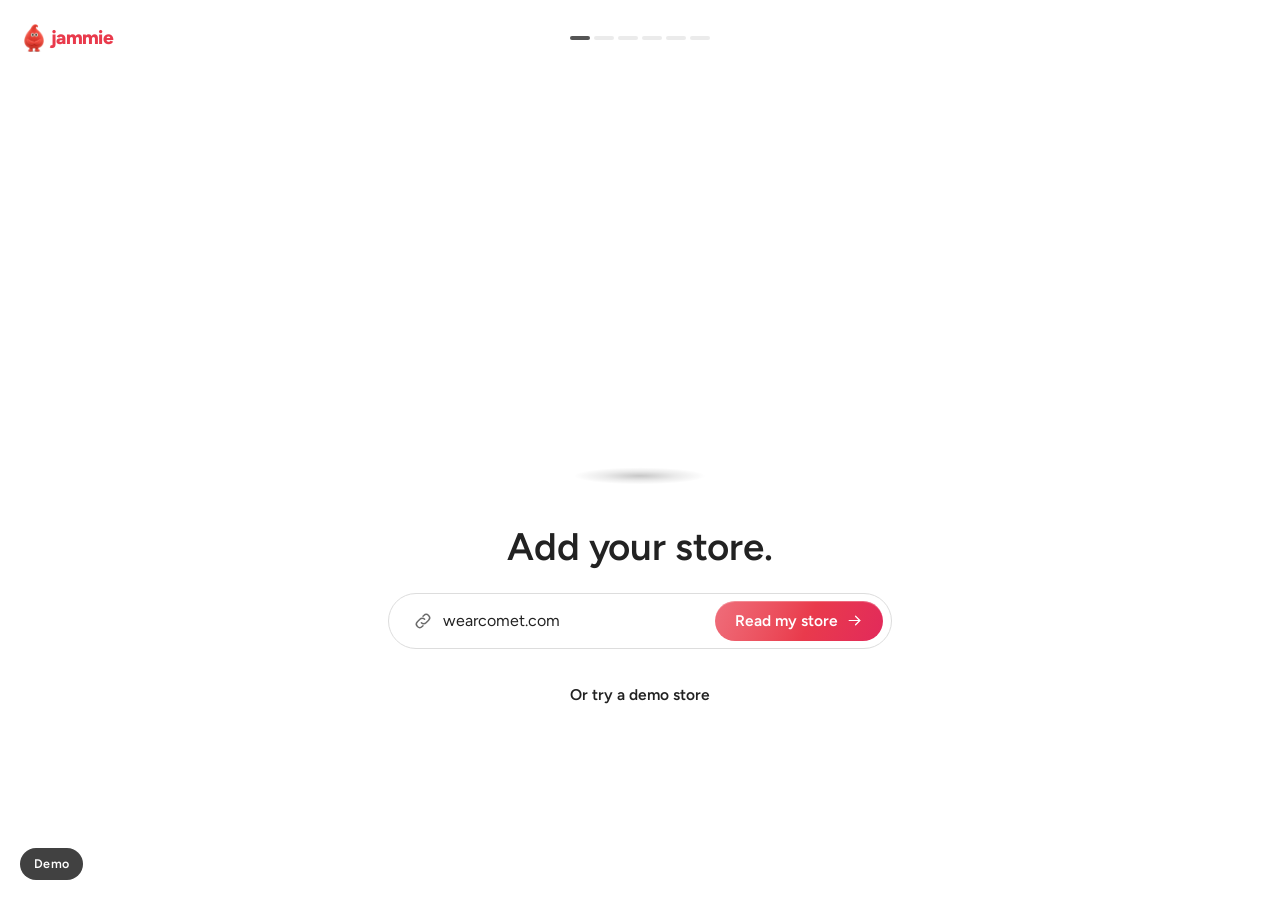
==== commit 4c431e70: "Prototype controls move behind a floating Demo button The gear in the feed's top bar opened role, te" ====
--- a/app.html
+++ b/app.html
@@ -433,6 +433,11 @@
 .composer.listening .mic{background:var(--jam)}
 .composer.listening .mic .ico{color:#fff}
 .fab,#newTab{-webkit-touch-callout:none}
+/* the Demo button floats outside the product's own UI: a small dark tab, bottom left. It opens the prototype's controls */
+.demo-btn{position:fixed;left:76px;bottom:20px;z-index:6;height:32px;padding:0 14px;border-radius:var(--r-pill);display:inline-flex;align-items:center;background:var(--fg);color:var(--bg);font-size:12.5px;font-weight:600;letter-spacing:.02em;text-decoration:none;opacity:.86;transition:opacity .15s}
+.demo-btn:hover,.demo-btn.on{opacity:1}
+.demo-btn[hidden]{display:none}
+body.bare .demo-btn{left:20px}
 
 .bar-brand,.rail .tab-new,.rail .tab-you,.phone-only,.rail .tl{display:none}
 
@@ -571,6 +576,7 @@
   .rowi.first .btn{width:100%}
   .fields{grid-template-columns:1fr}
   .composer .mic{width:44px;height:44px}
+  .demo-btn,body.bare .demo-btn{left:0;bottom:auto;top:46%;height:auto;padding:14px 7px;border-radius:0 12px 12px 0;writing-mode:vertical-rl}   /* a tab on the left edge, clear of the tab bar and the card's words */
   .adder .input{padding:12px 14px}
   /* decks: one column a screen, with its cards' actions big enough to tap */
   /* one column a screen, exactly: no half column peeking in at the edge. The tabs above move between them */
@@ -657,6 +663,7 @@
   </div>
 </header>
 <a class="fab draw" href="#/new" aria-label="Ask the team for something new"><span><img src="assets/jammie/v3/char-dollop-sm.png" alt=""></span>New</a>
+<a class="demo-btn" id="demoBtn" href="#/demo" aria-label="Demo controls: not part of the product">Demo</a>
 <main id="app"></main>
 <aside id="side" aria-label="panel"></aside>
 <div id="shade"></div>
@@ -672,7 +679,7 @@
   const $ = id => document.getElementById(id);
   const root = document.documentElement, app = $('app'), sideEl = $('side'), modal = $('modal');
   const STILL = new URLSearchParams(location.search).has('still');   // the flow map shows screens at rest
-  if (STILL) root.classList.add('still');
+  if (STILL) { root.classList.add('still'); $('demoBtn').hidden = true; }   // the flow map's frames show the product only
 
   // light or dark: one saved choice, shared with the flow map and the design system
   const KEY = 'jammie-workbench-v5';
@@ -869,7 +876,7 @@
   function refilter(){ IDEAS = ALL.filter(visible); cur = 0; if (shown === 'feed' || shown === 'deck') redraw(); }
   IDEAS = ALL.filter(visible);
   if (prefs.calm) root.classList.add('still');
-  const FEED_ACTS = `<button class="ico-btn draw" data-do="shuffle" aria-label="Shuffle the cards">${ico('refresh')}</button><a class="ico-btn draw" href="#/settings" aria-label="Settings">${ico('settings')}</a>`;
+  const FEED_ACTS = `<button class="ico-btn draw" data-do="shuffle" aria-label="Shuffle the cards">${ico('refresh')}</button>`;
   let introSeen = store('jammie-proto-intro', false);
   const mini = d => `<a class="dcard idea" href="#/feed?i=${IDEAS.indexOf(d)}"><img src="${D}${d.img}" alt="" loading="lazy"><div class="top"><span>${d.kind}</span><em>${d.makes}</em></div><p class="t">${d.title}</p></a>`;
 
@@ -1069,10 +1076,8 @@
     you: { panel: () => ({ title: 'You', body: `
         <div class="sec"><div class="rows"><a class="rowi" href="#/details">${av(40)}<span class="grow"><b>${esc((me.first + ' ' + me.last).trim())}</b><small>Admin · Comet</small></span>${ico('arrow')}</a>${link('Team and access', '#/team', `${team.length + 1} ${team.length ? 'people' : 'person'}`)}</div></div>
         <div class="sec phone-only"><h4>Your store</h4><div class="rows">${link('Memory', '#/memory')}${link('Connectors', '#/connectors')}</div></div>
-        <div class="sec"><h4>Your jam</h4><div class="rows">${link('Settings', '#/settings', 'Your role, teammates, feed or deck')}${link('Your feed', '#/know?k=tune', 'What you want more of')}${link('Fact sheet', '#/know?k=facts', 'Everything I know, with where it came from')}${link('Work', '#/work', 'Your jams and what’s waiting on you')}${link('Look and sound', '#/look')}</div></div>
-        <div class="sec"><h4>The demo</h4><div class="rows">${link('Other brands', '#/stores')}${row('Start again from the first screen', '', 'restart')}</div></div>
-        <div class="sec"><h4>Help</h4><div class="rows">${row('Email us', 'toast@jammie.ai', 'help')}${row('Privacy', '', 'legal')}${row('Terms', '', 'legal')}${row('Data deletion', '', 'legal')}</div></div>
-        <div class="sec"><h4>This prototype</h4><div class="rows">${link('Flow map', 'flows.html')}${link('Design system', 'design-system.html')}</div></div>` }) },
+        <div class="sec"><h4>Your jam</h4><div class="rows">${link('Your feed', '#/know?k=tune', 'What you want more of')}${link('Fact sheet', '#/know?k=facts', 'Everything I know, with where it came from')}${link('Work', '#/work', 'Your jams and what’s waiting on you')}${link('Look and sound', '#/look')}${row('Start again', '', 'restart')}</div></div>
+        <div class="sec"><h4>Help</h4><div class="rows">${row('Email us', 'toast@jammie.ai', 'help')}${row('Privacy', '', 'legal')}${row('Terms', '', 'legal')}${row('Data deletion', '', 'legal')}</div></div>` }) },
     // ================= the demo's front door: a store to try without your own =================
     stores: { bare: true, page: () => `<section class="pick">${mark}
         <h1 class="h1">Pick a store.</h1>
@@ -1123,13 +1128,18 @@
         ['Story', 'Look and kit', 'Voice', 'Words', 'Products'].map((n, i) => `<button class="${i ? '' : 'on'}" data-do="jump" data-id="bk${i}">${tab(n)}</button>`).join(''), 'narrow') },
 
     // ================= panels: settings, and the card's other actions =================
-    settings: { panel: () => ({ title: 'Settings', body: `
+    // not part of the product: the controls for trying the prototype, behind the floating Demo button
+    demo: { panel: () => ({ title: 'Demo controls', body: `
+        <p class="lead-p">Only for trying the prototype. None of this is in the product.</p>
+        <div class="sec"><h4>Start again</h4><div class="chips"><a class="chip" href="#/start">From onboarding</a><a class="chip" href="#/stores">From the demo stores</a><a class="chip" href="#/feed?intro=1&i=0">Straight to the feed</a></div></div>
+        <div class="sec"><h4>Jump to</h4><div class="chips">${[['The read', 'reading'], ['Three taps', 'taps'], ['Passport', 'here'], ['What we found', 'found'], ['First idea', 'first'], ['Work', 'work'], ['Library', 'library'], ['Brand book', 'brand']].map(([n, to]) => `<a class="chip" href="#/${to}">${n}</a>`).join('')}</div></div>
         <div class="sec"><h4>View</h4><div class="seg">${[['feed', 'Feed'], ['deck', 'Deck']].map(([k, n]) => `<button class="${(lastPage === 'deck') === (k === 'deck') ? 'on' : ''}" data-do="goto" data-id="#/${k}">${n}</button>`).join('')}</div></div>
-        <div class="sec"><div class="rows"><a class="rowi" href="#/work"><span class="grow"><b>Open work</b><small>Your jams and what’s waiting on you</small></span>${ico('arrow')}</a></div></div>
-        ${pick('roles', 'Your role', Object.keys(SEATS), 5)}
-        <div class="sec"><h4>Teammates</h4><div class="rows">${MAKERS.map(([n, line]) => `<div class="rowi"><span class="grow"><b>${n}</b><small>${line}</small></span>${sw(n, !off.has(n), 'maker')}</div>`).join('')}${fact('Jammie', 'Always on', 'Market news, your calls and any card with no owner')}</div></div>
-        ${pick('day', 'See the team grow', Object.keys(JOINS))}
-        <div class="sec"><div class="cap" id="joinNote">${JOINS[(tune.day || ['Day 1'])[0]]}</div></div>` }) },
+        <div class="sec"><h4>Connected tools</h4><div class="chips"><button class="chip" data-do="linkall">Connect all</button><button class="chip" data-do="unlinkall">Disconnect all</button></div></div>
+        ${pick('roles', 'Seat', Object.keys(SEATS), 5)}
+        <div class="sec"><h4>Teammates</h4><div class="rows">${MAKERS.map(([n, line]) => `<div class="rowi"><span class="grow"><b>${n}</b><small>${line}</small></span>${sw(n, !off.has(n), 'maker')}</div>`).join('')}</div></div>
+        ${pick('day', 'First month', Object.keys(JOINS))}
+        <div class="sec"><div class="cap" id="joinNote">${JOINS[(tune.day || ['Day 1'])[0]]}</div></div>
+        <div class="sec"><h4>This prototype</h4><div class="rows">${link('Flow map', 'flows.html')}${link('Design system', 'design-system.html')}</div></div>` }) },
     more: { under: 'feed', panel: () => ({ title: 'More', body: `
         ${opt('message', 'Give feedback', 'I’ll fix it now and remember it.', '#/feedback')}
         ${opt('team', 'Assign to a teammate', 'Hand this idea to someone.', '#/assign')}
@@ -1285,7 +1295,7 @@
     $('barTitle').textContent = pg.title || ''; $('barNote').textContent = pg.note || '';
     const ba = $('barActs'); if (ba.dataset.for !== pageName) { ba.dataset.for = pageName; ba.innerHTML = pg.acts || ''; window.jammieIcons(ba); }
     $('barBack').hidden = !pg.back; if (pg.back) $('barBack').setAttribute('href', pg.back);
-    [['bellBtn', 'bell'], ['youBtn', 'you'], ['youTab', 'you'], ['newTab', 'new']].forEach(([id, n]) => { $(id).classList.toggle('on', name === n); $(id).setAttribute('href', name === n ? home : '#/' + n); });
+    [['bellBtn', 'bell'], ['youBtn', 'you'], ['youTab', 'you'], ['newTab', 'new'], ['demoBtn', 'demo']].forEach(([id, n]) => { $(id).classList.toggle('on', name === n); $(id).setAttribute('href', name === n ? home : '#/' + n); });
     if (name === 'bell') { readN = orders.length; keep('jammie-proto-read', readN); }
     const unread = Math.max(0, orders.length - readN); $('bellN').hidden = !unread; $('bellN').textContent = unread;
   }
@@ -1365,6 +1375,8 @@
     uninvite: b => { team.splice(+b.dataset.id, 1); keep('jammie-proto-team', team); render(); },
     leave: () => toast('You’re the only admin. Add another first.', 'worry'),
     belltab: b => { bellTab = b.dataset.id; render(); },
+    linkall: () => { linked = Object.keys(TOOL); keep('jammie-proto-linked', linked); if (shown === 'connectors') redraw(); toast('All seven tools connected'); },
+    unlinkall: () => { linked = []; keep('jammie-proto-linked', linked); if (shown === 'connectors') redraw(); toast('All tools disconnected', 'sleep'); },
     markread: () => { readN = orders.length; keep('jammie-proto-read', readN); render(); toast('All read'); },
   };
 
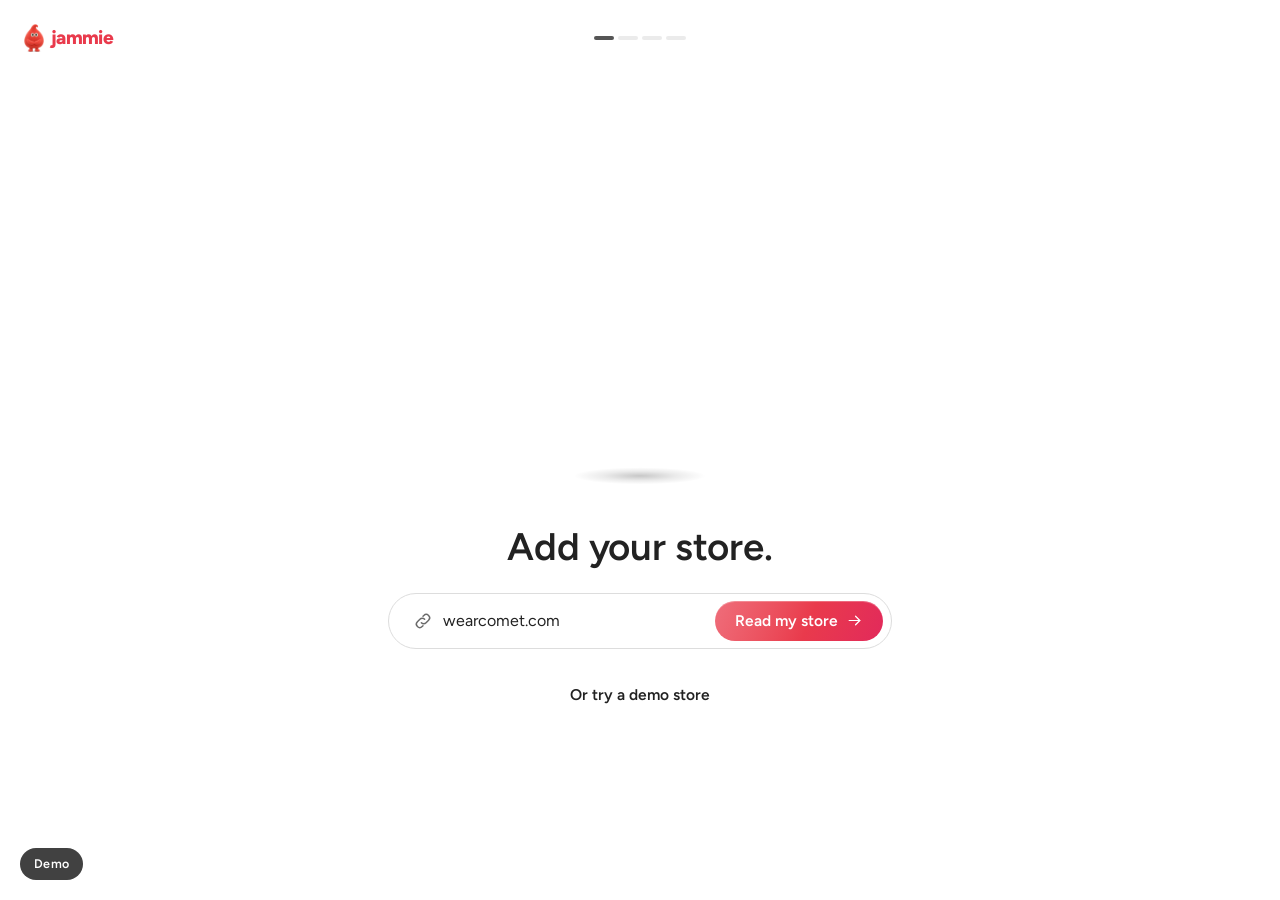
==== commit 37b57d70: "All four demo stores, a still action column, and a shorter onboarding All four stores from demo.jamm" ====
--- a/app.html
+++ b/app.html
@@ -4,10 +4,11 @@
 <meta charset="utf-8">
 <meta name="viewport" content="width=device-width, initial-scale=1, viewport-fit=cover">
 <title>jammie</title>
+<link rel="icon" href="assets/jammie/v3/char-dollop-sm.png">
 <link rel="preconnect" href="https://fonts.googleapis.com">
 <link rel="preconnect" href="https://fonts.gstatic.com" crossorigin>
 <link href="https://fonts.googleapis.com/css2?family=Figtree:wght@400;500;600;700;800&display=swap" rel="stylesheet">
-<link rel="stylesheet" href="assets/jammie/v3/jammie.css?v=26">
+<link rel="stylesheet" href="assets/jammie/v3/jammie.css?v=28">
 <style>
 /* screens only: every token and shared piece comes from jammie.css */
 :root{--side-w:min(440px,100vw);--bar:64px;--t:.45s;--t2:.32s;--pp:#FBF7F0;--vh:100vh}
@@ -30,7 +31,6 @@
 .top-right .ico-btn{position:relative;width:40px;height:40px;background:var(--s2)}   /* a soft fill, not a ring */
 .top-right .ico-btn:hover{background:var(--s3)}
 .top-right .ico-btn.on{background:var(--s3)}
-.top-right em[hidden]{display:none}
 .top-right em{position:absolute;top:-3px;right:-3px;min-width:17px;height:17px;padding:0 4px;border-radius:9px;background:var(--jam);color:#fff;font-style:normal;font-size:10.5px;font-weight:700;display:grid;place-items:center}
 /* a page change: the bar stays, the page under it fades up a little. The same curve and time as every other move */
 .page-in{animation:page-in .28s var(--ease) both}
@@ -42,13 +42,15 @@
 body.has-side #app{margin-right:var(--side-w);border-radius:0 28px 28px 0;overflow:hidden;box-shadow:0 0 0 1px var(--line-soft),10px 0 34px rgba(0,0,0,.05)}
 body.has-side .topbar{right:var(--side-w);border-top-right-radius:28px}
 #side{--blk:var(--card);position:fixed;top:0;right:0;bottom:0;z-index:5;width:var(--side-w);display:flex;flex-direction:column;visibility:hidden;opacity:0;transform:translateX(28px);transition:opacity var(--t2) var(--ease),transform var(--t2) var(--ease),visibility 0s var(--t2)}
-/* the panel and everything in it arrive together, as the page steps aside. Nothing in it waits and appears after */
+/* the panel lands first; its title, contents and foot follow a beat later, so you see the surface before the words */
 body.has-side #side{visibility:visible;opacity:1;transform:none;transition:opacity var(--t2) var(--ease),transform var(--t2) var(--ease)}
 .side-h{flex:none;display:flex;align-items:center;gap:8px;height:var(--bar);padding:0 12px 0 24px}
 .side-h h2{font-size:19px;font-weight:600;letter-spacing:0;margin-right:auto}
 .side-h .back{margin-left:-12px}
 .side-body{flex:1;min-height:0;overflow-y:auto;padding:8px 24px 24px;display:flex;flex-direction:column;scrollbar-width:thin}
-#side.swap .side-body{animation:fade .25s var(--ease)}   /* only when one panel replaces another */
+#side:not(.swap) .side-h h2,#side:not(.swap) .side-body,#side:not(.swap) .side-foot{animation:side-in .3s var(--ease) .14s both}
+@keyframes side-in{from{opacity:0;transform:translateY(6px)}}
+#side.swap .side-body{animation:fade .25s var(--ease)}   /* when one panel replaces another, only its inside fades */
 .side-body > *{flex:none}
 .side-foot{flex:none;display:flex;align-items:center;gap:8px;padding:16px 24px 24px}
 .side-foot > .btn:last-child:not(:first-child){margin-left:auto}   /* the main action goes right when something sits before it */
@@ -68,7 +70,7 @@
 .sec h4{font-size:15px;font-weight:600;letter-spacing:0;margin-bottom:8px}
 .sec p{margin:0;font-size:15px;line-height:1.5;color:var(--fg-2)}
 .sec .chips{display:flex;gap:8px;flex-wrap:wrap}
-.cap{display:grid;gap:8px;justify-items:start;padding:16px;border-radius:16px;background:var(--blk);font-size:15px;line-height:1.5}
+.cap{display:grid;gap:8px;justify-items:start;padding:16px;border-radius:16px;background:var(--blk,var(--s2));font-size:15px;line-height:1.5}
 .opt{display:flex;gap:16px;align-items:center;width:100%;margin-bottom:8px;padding:16px;border:0;border-radius:16px;background:var(--blk);text-align:left;color:inherit;transition:background .15s}   /* each choice is its own block */
 .opt:hover{background:var(--s3)}
 .opt > i{width:40px;height:40px;border-radius:50%;background:var(--floor);display:grid;place-items:center;flex:none}
@@ -268,6 +270,11 @@
 .slide{height:100%;scroll-snap-align:start;scroll-snap-stop:always;display:flex;align-items:flex-start;justify-content:center;padding:6px 24px 0}   /* the top gap keeps a hairline of the next card from showing at the foot */
 /* as on Winning Ads: the card itself is centred, and its actions hang outside it on the right, level with its foot */
 .feed-col{position:relative;min-width:0}
+/* the action column floats over the feed in the same place a card's column would be, so it stays still while the cards scroll under it */
+.stage-wrap{position:relative;flex:1;min-height:0;display:flex;flex-direction:column}
+.feed-over{position:absolute;inset:0;z-index:3;pointer-events:none;display:flex;align-items:flex-start;justify-content:center;padding:6px 24px 0}
+.feed-over .feed-col{width:var(--col-w);height:var(--fc-h)}
+.feed-over .acts{pointer-events:auto}
 .feed-col .acts{position:absolute;left:calc(100% + 12px);top:0;height:var(--fc-h);justify-content:flex-end;gap:4px}
 body.has-side .stage,body.has-modal .stage{overflow:hidden}
 .fab{position:fixed;right:24px;bottom:24px;z-index:4;height:52px;padding:0 20px 0 6px;border-radius:99px;border:0;background:var(--card);box-shadow:var(--shadow-2);display:flex;align-items:center;gap:8px;font-weight:600;font-size:15px;color:inherit;transition:opacity var(--t2) var(--ease),box-shadow var(--t2) var(--ease)}
@@ -367,10 +374,9 @@
 .toasts .toast{animation:toast 2.6s var(--ease) forwards}
 html.still *{animation-duration:0s!important;animation-delay:0s!important;transition-duration:0s!important}
 html.still ::-webkit-scrollbar{display:none}
-@media (prefers-reduced-motion:reduce){.reading-line span{animation:none;color:var(--fg);background:none}.pop,.bob,.pp-wrap,.pp-book,.pp-leaf,.pp-ink,.in3d,.hop,.slide-in,.slide-out,.curtain,.onb-body > *,.feed.arrive *,.page-in,.side-body{animation:none!important}.hop{opacity:1}}
+@media (prefers-reduced-motion:reduce){.reading-line span{animation:none;color:var(--fg);background:none}.pop,.bob,.pp-wrap,.pp-book,.pp-leaf,.pp-ink,.in3d,.hop,.slide-in,.slide-out,.curtain,.onb-body > *,.feed.arrive *,.page-in,.side-body,.side-h h2,.side-foot{animation:none!important}.hop{opacity:1}}
 
 /* ---------- the rest of the live product: stores, the check, settings, work, reports, memory's pages, connecting a tool, your account ---------- */
-.ico-btn[hidden],.rowi[hidden]{display:none}
 .topbar .back{margin:0 -16px 0 -8px;background:none}
 #barActs{display:flex;gap:8px}
 /* a plain page outside the app: pick a store, a store's profile */
@@ -378,32 +384,20 @@
 .pick.narrow{max-width:720px}
 .pick .ideas,.pick .wide{width:100%}
 .pick .sec-t{margin:16px 0 -8px}
+.pick .tagline{margin:-12px 0 0;font-size:17px;color:var(--fg-2)}
+.pick .sub{margin:-8px 0 0;font-size:13.5px;color:var(--fg-2)}
 .pick .tiles.wide{grid-template-columns:repeat(4,minmax(0,1fr))}
-.scard .pic.mono{display:grid;place-items:center}
-.scard .pic.mono b{font-size:96px;font-weight:700;color:var(--fg-3);letter-spacing:-.04em}
-div.ltile:hover{background:var(--s2)}
 .ltile.off{opacity:.5}
 .tiles.two{grid-template-columns:1fr 1fr}
-.tiles.found{width:min(720px,100%);text-align:left}
-.fixbox{width:min(720px,100%);display:grid;gap:12px;text-align:left}
-.fixbox h4{font-size:15px;font-weight:600;letter-spacing:0}
-.chip .ico{width:14px;height:14px}
 .adder{display:flex;gap:8px;width:100%}
 .adder .input{flex:1;min-width:0;padding:10px 14px}
-.firstidea{display:flex;align-items:center;gap:16px;width:min(440px,100%);padding:12px;border-radius:20px;background:var(--s2);text-align:left}
-.firstidea img{flex:none;width:88px;height:110px;border-radius:12px;object-fit:cover}
-.firstidea small{display:block;font-size:13px;color:var(--fg-2)}
-.firstidea b{display:block;margin-top:4px;font-size:16.5px;font-weight:600;line-height:1.3}
-/* the feed's one-time hello: it sits over the top of the first card until you say Got it */
 .coach{position:absolute;z-index:4;left:50%;top:calc(var(--st) + 64px);transform:translateX(-50%);width:min(400px,calc(100% - 32px));display:flex;align-items:center;gap:12px;padding:12px 12px 12px 8px;border-radius:20px;background:var(--card);box-shadow:var(--shadow-3);font-size:14.5px;line-height:1.35;font-weight:500}
 .coach img{flex:none;height:44px;width:auto}
 .coach span{flex:1}
 /* deck cards that hold an idea or a job, and a column with nothing in it */
-.dcard.idea,.dcard.work{text-decoration:none}
-.dcard.idea img,.dcard.work img{display:block;width:100%;aspect-ratio:4/3;object-fit:cover;border-radius:10px;margin-bottom:12px}
-.dcard .t{margin:6px 0 0;font-size:15px;font-weight:600;line-height:1.3;color:var(--fg)}
+.dcard.work img{display:block;width:100%;aspect-ratio:4/3;object-fit:cover;border-radius:10px;margin-bottom:12px}
+.dcard p.t{margin:6px 0 0;font-size:15px;font-weight:600;line-height:1.3;color:var(--fg)}
 .dcard.flat{background:var(--blk,var(--s2))}
-.page-body .cap{background:var(--s2)}
 .bars.tall{height:96px}
 .dempty{margin:0;padding:32px 16px;text-align:center;font-size:14px;color:var(--fg-2)}
 .subbar .tools{flex:none;display:flex;align-items:center;gap:8px;margin-left:16px}
@@ -416,8 +410,7 @@
 .fields .wide{grid-column:1/-1}
 .addrow{display:grid;gap:8px;margin-top:16px;justify-items:start}
 .swatch{display:block;height:40px;border-radius:10px;margin-bottom:8px;box-shadow:inset 0 0 0 1px rgba(127,127,127,.2)}
-a.bk{display:block;text-decoration:none}
-.bk-cover{display:block}
+a.bk{display:block}
 /* a question about a number, and its answer with where it came from */
 .qa{display:grid;gap:8px;margin-bottom:16px}
 .qa .q{justify-self:end;max-width:86%;margin:0;padding:10px 14px;border-radius:16px 16px 4px 16px;background:var(--s3);color:var(--fg)}
@@ -434,9 +427,8 @@
 .composer.listening .mic .ico{color:#fff}
 .fab,#newTab{-webkit-touch-callout:none}
 /* the Demo button floats outside the product's own UI: a small dark tab, bottom left. It opens the prototype's controls */
-.demo-btn{position:fixed;left:76px;bottom:20px;z-index:6;height:32px;padding:0 14px;border-radius:var(--r-pill);display:inline-flex;align-items:center;background:var(--fg);color:var(--bg);font-size:12.5px;font-weight:600;letter-spacing:.02em;text-decoration:none;opacity:.86;transition:opacity .15s}
+.demo-btn{position:fixed;left:76px;bottom:20px;z-index:6;height:32px;padding:0 14px;border-radius:var(--r-pill);display:inline-flex;align-items:center;background:var(--fg);color:var(--bg);font-size:12.5px;font-weight:600;letter-spacing:.02em;opacity:.86;transition:opacity .15s}
 .demo-btn:hover,.demo-btn.on{opacity:1}
-.demo-btn[hidden]{display:none}
 body.bare .demo-btn{left:20px}
 
 .bar-brand,.rail .tab-new,.rail .tab-you,.phone-only,.rail .tl{display:none}
@@ -468,19 +460,18 @@
   .tab-you .me{width:24px;height:24px;border-radius:50%;display:grid;place-items:center;background:var(--fg);color:var(--bg);font-size:11.5px;font-weight:700}
   .tab-you.on .me{box-shadow:0 0 0 2px var(--bg),0 0 0 3.5px var(--jam)}   /* your profile gets a red ring once it is open */
   .fab,#youBtn{display:none}   /* New and You are in the tab bar */
-  .topbar{left:0;gap:12px;padding:0 4px 0 16px;background:color-mix(in srgb,var(--bg) 88%,transparent);backdrop-filter:blur(18px);-webkit-backdrop-filter:blur(18px)}
+  .topbar{left:0;gap:12px;padding:0 4px 0 16px}
+  .topbar:not(.solid){background:color-mix(in srgb,var(--bg) 88%,transparent);backdrop-filter:blur(18px);-webkit-backdrop-filter:blur(18px)}
   .topbar small{display:none}
-  body[data-page="feed"] .bar-brand{display:inline-flex;align-items:center;gap:6px;text-decoration:none}
+  body[data-page="feed"] .bar-brand{display:inline-flex;align-items:center;gap:6px}
   .bar-brand img{height:30px;width:auto}
   .bar-brand b{color:var(--jam);font-weight:800;font-size:22px;letter-spacing:-.03em}
   .top-right{gap:0}
-  .subbar{padding:0 16px}
-  .subbar.fit .deck-tabs{padding:0}
-  /* a page's tabs: an icon over a short word, all of them across the width, a short line under the one you are on */
-  .subbar{height:auto;padding:0 8px}
-  .subbar .deck-tabs,.subbar.fit .deck-tabs{display:flex;gap:0;padding:0;overflow:visible}
+  /* a page's tabs: an icon over a short word, all of them across the width, a short line under the one you are on. Any tools the page has take a row of their own */
+  .subbar{height:auto;padding:0 8px;flex-wrap:wrap}
+  .subbar .deck-tabs,.subbar.fit .deck-tabs{flex:1 0 100%;gap:0;padding:0;overflow:visible}
   .deck-tabs button,.subbar .deck-tabs button.on{position:relative;flex:1;min-width:0;height:auto;min-height:48px;padding:8px 2px 10px;border-radius:0;background:none;flex-direction:column;justify-content:center;gap:4px;font-size:12px;line-height:1.2;color:var(--fg-2)}
-  .deck-tabs button.on{color:var(--fg);font-weight:600}
+  .subbar .deck-tabs button.on{color:var(--fg)}
   .deck-tabs button.on::after{content:"";position:absolute;left:22%;right:22%;bottom:0;height:2px;border-radius:2px;background:var(--fg)}
   .deck-tabs .full{display:none}
   .deck-tabs .short{display:block}
@@ -540,7 +531,8 @@
   .stories-row{padding:8px 16px}
   .stories{width:100%;max-width:none;justify-content:space-between}
   .story{font-size:11.5px}
-  .slide{padding:0}
+  .slide,.feed-over{padding:0}
+  .feed-over .feed-col{width:100%}
   .feed-col,.fcard{width:100%}
   .fc-media,.fcard.plain{width:100%;height:var(--fc-h);aspect-ratio:auto;border-radius:0}
   .fc-over{padding:72px 84px 20px 16px}
@@ -558,17 +550,12 @@
   .feed-col .act:not(.jam):hover > i{background:rgba(0,0,0,.46)}
   .feed-col .act.jam{margin-top:4px}
   .feed-col .act.jam > i{width:52px;height:52px}
-  .feed-col .act.jam .ico{width:24px;height:24px}
   .pick{padding:80px 16px 48px}
   .pick .ideas,.pick .tiles.wide{grid-template-columns:1fr 1fr}
-  .scard .pic.mono b{font-size:64px}
-  .tiles.found{grid-template-columns:1fr}
   .coach{top:calc(var(--bar) + var(--st) + 48px);left:12px;right:76px;width:auto;transform:none}   /* clear of the actions on the right */
   #barActs{gap:0}
   .topbar .back{margin:0 -8px 0 -12px}
-  .subbar{flex-wrap:wrap}
   .subbar .tools{width:100%;margin:0;padding:4px 8px 8px;justify-content:space-between}
-  .subbar .deck-tabs,.subbar.fit .deck-tabs{flex:1 0 100%}
   .side-foot{flex-wrap:wrap}
   .side-foot > .btn:not(.b-text){flex:1 1 auto}   /* two buttons share the width; if they cannot, each takes a row */
   .seg.sm button{height:36px}
@@ -670,12 +657,14 @@
 <div id="modal"></div>
 <div class="toasts" id="toasts"></div>
 
-<script src="assets/jammie/v3/icons.js?v=26"></script>
-<script src="assets/jammie/v3/data.js?v=26"></script>
+<script src="assets/jammie/v3/icons.js?v=28"></script>
+<script src="assets/jammie/v3/data.js?v=28"></script>
 <script>
 (() => {
-  const { A, D, IDEAS: ALL, real, av, ico, fcard, scard, story, dcard, ltile, turnFrame } = window.JAMMIE;
-  let IDEAS = ALL;   // the feed's list: every idea, less the teammates you switched off, in the order you shuffled it to
+  const { A, D, STORES: SHOPS, STORE: S, IDEAS: ALL, real, av, ico, fcard, scard, story, dnum, dcard, ltile, turnFrame } = window.JAMMIE;
+  let IDEAS = ALL;   // the feed's list: the store's ideas, in the order you shuffled them to
+  const RICH = S.key === 'comet';   // Comet is drawn in full depth; the other demo stores carry what the live demo shows for them
+  const n0 = v => Number(v).toLocaleString('en-US');
   const $ = id => document.getElementById(id);
   const root = document.documentElement, app = $('app'), sideEl = $('side'), modal = $('modal');
   const STILL = new URLSearchParams(location.search).has('still');   // the flow map shows screens at rest
@@ -692,10 +681,10 @@
   // ---- state: where we are in the feed, what was kept or put aside, what went to the team
   let cur = 0, timers = [], arriving = false, shown = null, lastPage = 'feed';
   // The flow map shows screens at rest (?still). Those read a fixed sample and never write, so looking at the map cannot change the real prototype
-  const SAMPLE = { 'jammie-proto-intro': true, 'jammie-proto-liked': ['reviews'], 'jammie-proto-later': ['midnight'], 'jammie-proto-orders': [{ id: 'reel', how: 'ship' }] };
+  const SAMPLE = { 'jammie-proto-intro': true, 'jammie-proto-liked': [S.stories[1]], 'jammie-proto-later': [S.stories[2]], 'jammie-proto-orders': [{ id: S.stories[0], how: 'ship' }] };
   const store = (k, d) => { if (STILL) return SAMPLE[k] || d; try { return JSON.parse(localStorage.getItem(k)) || d; } catch { return d; } };
   const keep = (k, v) => { if (STILL) return; try { localStorage.setItem(k, JSON.stringify(v)); } catch {} };
-  const SETS = { liked: new Set(store('jammie-proto-liked', ['reviews'])), later: new Set(store('jammie-proto-later', [])) };
+  const SETS = { liked: new Set(store('jammie-proto-liked', [S.stories[1]])), later: new Set(store('jammie-proto-later', [])) };
   const liked = SETS.liked, saveSet = n => keep('jammie-proto-' + n, [...SETS[n]]);
   let orders = store('jammie-proto-orders', []);
   const HOW = { ship: ['With the team', 'Files land in your inbox'], change: ['With the team', 'They answer within 24 hours'], sloosh: ['Being made on Sloosh', 'About 4 minutes'], note: ['With the team', 'They answer within 24 hours'] };
@@ -711,16 +700,17 @@
   const later = (fn, ms) => timers.push(setTimeout(fn, ms));
 
   // ---- onboarding pieces
-  const dots = n => !n ? '' : `<div class="dots">${[1, 2, 3, 4, 5, 6].map(i => `<i class="${i < n ? 'on' : i === n ? 'on now' : ''}"></i>`).join('')}</div>`;
+  const dots = n => !n ? '' : `<div class="dots">${[1, 2, 3, 4].map(i => `<i class="${i < n ? 'on' : i === n ? 'on now' : ''}"></i>`).join('')}</div>`;
   const chips = list => `<div class="chips">${list.map(c => `<button class="chip">${c}</button>`).join('')}</div>`;
   const mark = `<span class="brandmark"><img src="${A}char-dollop-sm.png" alt="">jammie</span>`;
   // the onboarding stage: one centred column. Jammie on top, then one thought and one control
   const onb = (n, art, body, cls = '') => `<section class="onb ${cls}">${mark}${dots(n)}<div class="onb-art">${art}</div><div class="onb-body">${body}</div></section>`;
   // four short loops (idle, wave, cheer, sit); the flow map and reduced motion get the still
-  const calm = STILL || matchMedia('(prefers-reduced-motion:reduce)').matches;
+  let calm = STILL || matchMedia('(prefers-reduced-motion:reduce)').matches;   // also set by the Reduce motion switch
   const stillOf = p => p === 'idle' ? `${A}char-dollop.png` : `${A}pose-${p}.png`;
   // gy: how far down the loop Jammie's feet are. Given, a patch of ground is drawn there, behind the loop
-  const pose = (p, gy) => { if (calm) return `<div class="pop ground"><div class="bob"><img class="lead" src="${stillOf(p)}" alt=""></div></div>`;
+  const LOOPS = ['idle', 'wave', 'cheer', 'sit'];   // the poses that have a loop; the rest are stills
+  const pose = (p, gy) => { if (calm || !LOOPS.includes(p)) return `<div class="pop ground"><div class="bob"><img class="lead" src="${stillOf(p)}" alt=""></div></div>`;
     const dark = root.dataset.theme === 'dark';   // dark draws the still, since the loops are on white: fetch only the one that will show
     return `${gy ? `<div class="stand" style="--gy:${gy}">` : ''}<div class="pop v">${dark ? '' : `<video class="lead" autoplay loop muted playsinline src="${A}anim/${p}.mp4"></video>`}<img class="lead" ${dark ? '' : 'loading="lazy"'} src="${stillOf(p)}" alt=""></div>${gy ? '<i class="gnd"></i></div>' : ''}`; };
   // a coral bloom from where you pressed, then it lifts off the next screen
@@ -733,7 +723,7 @@
   }
   // reading the store: one line says what is being read right now, a light passes across it, and it changes as Jammie moves on.
   // What was found hops in beside Jammie as its line comes up
-  const READS = [['Opening wearcomet.com'], ['Reading 229 products', 'bag'], ['Reading 1,171 things customers said', 'heart'], ['Watching 6 rivals and their 1,103 live ads', 'megaphone'], ['Looking at your own ads', 'chart']];
+  const READS = [[`Opening ${S.host}`], [`Reading ${n0(S.products)} products`, 'bag'], [`Reading ${n0(S.reviews)} reviews`, 'heart'], [`Watching ${S.rivals} rivals and their ${S.rivalAds} live ads`, 'megaphone'], ['Looking at your own ads', 'chart']];
   const HOPS = [['bag', 2, 12, 2.1], ['heart', 80, 4, 2.5], ['megaphone', 0, 62, 2.3], ['chart', 82, 58, 2.7]];
   function runRead(next){
     const line = app.querySelector('.reading-line');
@@ -769,18 +759,19 @@
   const gate = inner => `<div class="gate"><div class="sheet gate-card">${inner}</div></div>`;
   const startScreen = () => onb(1, pose('wave', .905), `
         <h1 class="h1">Add your store.</h1>
-        <form class="store" data-go="#/signin">${ico('link')}<input placeholder="Paste a link or type its name" aria-label="Store link" value="wearcomet.com">
+        <form class="store" data-go="#/signin">${ico('link')}<input placeholder="Paste a link or type its name" aria-label="Store link" value="${S.host}">
           <button class="btn b-jam draw">Read my store${ico('arrow')}</button></form>
         <a class="btn b-text" href="#/stores">Or try a demo store</a>`);
   const G = `<svg viewBox="0 0 24 24" aria-hidden="true"><path fill="#4285F4" d="M23 12.300c0-.800-.100-1.600-.200-2.300H12v4.500h6.200a5.300 5.300 0 0 1-2.300 3.500v2.900h3.700c2.200-2 3.400-5 3.400-8.600Z"/><path fill="#34A853" d="M12 23.500c3.100 0 5.700-1 7.600-2.800l-3.700-2.900c-1 .700-2.400 1.100-3.900 1.100-3 0-5.500-2-6.400-4.700H1.800v3A11.500 11.500 0 0 0 12 23.500Z"/><path fill="#FBBC05" d="M5.600 14.200a6.900 6.900 0 0 1 0-4.400v-3H1.800a11.500 11.500 0 0 0 0 10.400Z"/><path fill="#EA4335" d="M12 5.100c1.700 0 3.200.600 4.400 1.700l3.300-3.300A11.500 11.500 0 0 0 1.800 6.800l3.800 3c.900-2.700 3.400-4.700 6.400-4.700Z"/></svg>`;
   const today = new Date().toLocaleDateString('en-GB', { day: 'numeric', month: 'short', year: 'numeric' });
 
   // ---- pieces of the feed
-  const STORIES = [['Today', 'reel'], ['Recap', 'reviews', { kind: 'Since your last visit', title: '14 new ideas since you last looked', line: 'The strongest ones first.', cta: 'See them' }], ['Trends', 'midnight'], ['Top ads', 'xlows'], ['News', 'rival'], ['How to', 'sketch']];   // each ring plays the idea it shows
+  const STORIES = ['Today', 'Recap', 'Trends', 'Top ads', 'News', 'How to'].map((n, i) => [n, S.stories[i], i === 1 ? { kind: 'Since your last visit', title: '14 new ideas since you last looked', line: 'The strongest ones first.', cta: 'See them' } : undefined]);   // each ring plays the idea it shows
   const seen = new Set(STILL ? [4, 5] : []);
   const stories = () => `<div class="stories-row"><div class="stories">${STORIES.map(([n, id], i) => story(n, idea(id).img, { href: `#/story?s=${i}`, seen: seen.has(i) })).join('')}</div></div>`;
   // the actions hang beside the card. Jam is one of them: the main one, so it is red and a little larger
-  const acts = d => d.special ? '' : `<div class="acts">
+  // one action column for the whole feed: it stays where it is while the cards move under it, and speaks for the card on screen
+  const acts = d => `<div class="acts">
       <button class="act draw ${liked.has(d.id) ? 'liked' : ''}" data-do="keep">${ico('heart')}Keep</button>
       <button class="act draw" data-do="share">${ico('share')}Share</button>
       <button class="act draw" data-do="later">${ico('calendar')}Later</button>
@@ -791,14 +782,15 @@
     </div>`;
   const feedPage = q => `<section class="feed ${arriving ? 'arrive' : ''}">
       ${stories()}
-      ${(q && q.get('intro')) || !introSeen ? `<div class="coach"><img src="${A}pose-wave-sm.png" alt=""><span>Each card is one idea for Comet. Keep what fits, and I learn what to bring next.</span><button class="btn b-ink b-sm" data-do="gotit">Got it</button></div>` : ''}
-      <div class="stage">${IDEAS.map((x, i) => `<div class="slide ${i === cur ? 'at' : ''}" data-i="${i}"><div class="feed-col">${fcard(x)}${acts(x)}</div></div>`).join('')}</div>
+      ${(q && q.get('intro')) || !introSeen ? `<div class="coach"><img src="${A}pose-wave-sm.png" alt=""><span>Each card is one idea for ${S.name}. Keep what fits, and I learn what to bring next.</span><button class="btn b-ink b-sm" data-do="gotit">Got it</button></div>` : ''}
+      <div class="stage-wrap"><div class="stage">${IDEAS.map((x, i) => `<div class="slide ${i === cur ? 'at' : ''}" data-i="${i}"><div class="feed-col">${fcard(x)}</div></div>`).join('')}</div>
+        <div class="feed-over" ${IDEAS[cur] && IDEAS[cur].special ? 'hidden' : ''}><div class="feed-col">${acts(curIdea())}</div></div></div>
     </section>`;
   const curIdea = () => IDEAS[cur].special ? real[0] : IDEAS[cur];
   // an update about an idea opens that idea; a note you wrote is just your note
   const msgRow = o => { const d = idea(o.id), sub = `<small>${HOW[o.how][0]} · ${HOW[o.how][1]}</small>`;
     return o.how === 'note' ? `<div class="msg">${av(48)}<span><b>${esc(o.text || 'Your note to the team')}</b>${sub}</span><em>Now</em></div>`
-      : `<a class="msg" href="#/feed?i=${IDEAS.indexOf(d)}"><img src="${D}${d.img}" alt=""><span><b>${d.title}</b>${sub}</span><em>Now</em></a>`; };
+      : `<a class="msg" href="#/feed?id=${d.id}"><img src="${D}${d.img}" alt=""><span><b>${d.title}</b>${sub}</span><em>Now</em></a>`; };
   // a note to the team: what you might ask for, and the box you type in at the foot. The round button in the box sends it
   const composer = (ph, what) => `<form class="composer" data-send="${what}"><textarea rows="1" placeholder="${ph}" aria-label="Your note"></textarea><button type="button" class="ico-btn mic draw" data-mic aria-label="Hold to talk">${ico('mic')}</button><button class="btn b-jam draw" aria-label="Send">${ico('send')}</button></form>`;
   const row = (t, s, what) => `<button class="rowi" data-do="${what}"><span class="grow"><b>${t}</b>${s ? `<small>${s}</small>` : ''}</span>${ico('arrow')}</button>`;
@@ -812,10 +804,10 @@
   const subbar = (tabs, fit = '', tools = '') => `<div class="subbar ${fit}"><nav class="deck-tabs">${tabs}</nav>${tools ? `<div class="tools">${tools}</div>` : ''}</div>`;   // a page's own tabs: the second row, under the top bar
   // a page tab: the full name on desktop; on a phone an icon over a short word, so every tab fits across the screen
   const SHORT = { 'With the team': ['team', 'Team'], 'Finance': ['chart', 'Finance'], 'Marketing return': ['megaphone', 'Marketing'], 'Stock & delivery': ['store', 'Stock'], 'The stove': ['spark', 'Stove'],
-    'Ready': ['check', 'Ready'], 'Creative director': ['megaphone', 'Creative'], 'Reel maker': ['film', 'Reels'], 'Rival watch': ['eye', 'Rivals'], 'Social': ['message', 'Social'], 'Storefront': ['store', 'Store'],
     'In the works': ['clock', 'Works'], 'Needs a yes': ['check', 'A yes'], 'Going out': ['send', 'Out'], 'Live': ['play', 'Live'], 'Done': ['check', 'Done'], 'Discarded': ['close', 'Discarded'], 'References': ['image', 'References'],
     'Story': ['book', 'Story'], 'Look and kit': ['image', 'Look'], 'Voice': ['message', 'Voice'], 'Words': ['star', 'Words'], 'Products': ['store', 'Products'],
     'What I know': ['book', 'I know'], 'What I see out there': ['globe', 'Out there'], 'What I’d do': ['spark', 'I’d do'], 'How you steer me': ['settings', 'You steer'] };
+  const jumpTabs = (names, prefix) => names.map((n, i) => `<button class="${i ? '' : 'on'}" data-do="jump" data-id="${prefix}${i}">${tab(n)}</button>`).join('');
   const tab = name => SHORT[name] ? `${ico(SHORT[name][0])}<span class="full">${name}</span><span class="short">${SHORT[name][1]}</span>` : name;
   const deck = (cols, tools = '') => `<section class="deck">${subbar(cols.map(([name, , o = {}], i) => `<button class="${i ? '' : 'on'}" data-do="col" data-id="${i}">${o.need ? '<i class="dot"></i>' : ''}${tab(name)}</button>`).join(''), '', tools)}<div class="deck-cols">${cols.map(([name, body, o = {}], i) => col(name, body, { ...o, id: 'dcol' + i })).join('')}</div></section>`;
   const page = (body, tabs = '', narrow = '') => `<section class="page">${tabs ? subbar(tabs, 'fit') : ''}<i class="edge"></i><div class="page-scroll"><div class="page-body ${narrow}">${body}</div></div></section>`;
@@ -823,35 +815,35 @@
   const COLS = [
     ['With the team', '#7C5CFC', [{ label: 'In the works · now', value: () => String(orders.length), line: () => orders.length ? 'Each one is in Updates.' : 'Nothing cooking. Start a jam from any card.', acts: [['Open work', 'work'], ['Open Updates', 'bell']] }]],
     ['Finance', '#17A673', [
-      { label: 'Net sales · 7 days', value: '₹1.4Cr', delta: '▼ 13%', dir: 'down', line: 'What customers paid, after discounts and returns.', bars: [70, 78, 79, 80, 78, 82, 95, 67, 66, 68, 81, 73, 67, 68], day: [20, '₹', 'L', 1], mini: [['Orders', '2,179'], ['An order', '₹6,380'], ['New customers', '1,629']], acts: [['More', 'more'], ['Weekly report', 'report'], ['Add delivery fees', 'costs']] },
-      { label: 'What you keep · 7 days', value: () => costsIn ? '₹38L' : 'Not counted yet', line: () => costsIn ? 'After product costs, delivery, fees and ads.' : 'It counts once your costs are in.', acts: [['Add product costs', 'costs'], ['P&L report', 'report']] },
-      { label: 'Refunds · 7 days', value: '₹3L', delta: '▼ 11%', dir: 'up', line: 'Refunded on orders placed in these days, so far.', bars: [62, 70, 58, 66, 74, 61, 55], day: [43, '₹', 'k', 0], acts: [['More', 'more'], ['P&L report', 'report']] }]],
+      { label: 'Net sales · 7 days', value: '₹1.4Cr', delta: '▼ 13%', dir: 'down', line: 'What customers paid, after discounts and returns.', bars: [70, 78, 79, 80, 78, 82, 95, 67, 66, 68, 81, 73, 67, 68], day: [20, '₹', 'L', 1], mini: [['Orders', '2,179'], ['An order', '₹6,380'], ['New customers', '1,629']], acts: [['More', 'more'], ['Weekly report', 'report', 'weekly'], ['Add delivery fees', 'costs']] },
+      { label: 'What you keep · 7 days', value: () => costsIn ? '₹38L' : 'Not counted yet', line: () => costsIn ? 'After product costs, delivery, fees and ads.' : 'It counts once your costs are in.', acts: [['Add product costs', 'costs'], ['P&L report', 'report', 'pnl']] },
+      { label: 'Refunds · 7 days', value: '₹3L', delta: '▼ 11%', dir: 'up', line: 'Refunded on orders placed in these days, so far.', bars: [62, 70, 58, 66, 74, 61, 55], day: [43, '₹', 'k', 0], acts: [['More', 'more'], ['P&L report', 'report', 'pnl']] }]],
     ['Marketing return', '#2F6BFF', [
-      { label: 'Sales per ₹1 of ads · 7 days', value: '5.2×', delta: '▼ 13%', dir: 'down', line: 'Sales for every ₹1 of ads.', bars: [79, 74, 76, 90, 83, 77, 78], day: [5.2, '', '×', 1], mini: [['New customer cost', '₹1,649'], ['New customers', '1,629'], ['Ad spend', '₹26.9L']], acts: [['More', 'more'], ['Marketing report', 'report']] },
-      { label: 'Campaigns · 7 days', need: () => !parked, value: '₹26.9L', line: 'Spent across 5 campaigns. Set your costs to get a call on each.', acts: [['Park', 'park'], ['Let’s jam', 'jam'], ['Marketing report', 'report']] },
-      { label: 'Site funnel · 7 days', value: '1.4%', delta: '▼ 11%', dir: 'down', line: 'Of visits bought.', bars: [84, 80, 88, 76, 72, 78, 70], day: [1.4, '', '%', 1], mini: [['Visits', '1,59,844'], ['To cart', '9%'], ['To checkout', '2.9%']], acts: [['More', 'more'], ['Customers report', 'report']] }]],
-    ['Stock & delivery', '#0FA3B1', [{ label: 'Days of cover · now', value: '5', line: 'Products run out within a week.', meter: 17, mini: [['Cover overall', '2.1 days'], ['Out of stock', '1'], ['Stock value', '₹19.3L']], acts: [['More', 'more'], ['Weekly report', 'report']] }]],
+      { label: 'Sales per ₹1 of ads · 7 days', value: '5.2×', delta: '▼ 13%', dir: 'down', line: 'Sales for every ₹1 of ads.', bars: [79, 74, 76, 90, 83, 77, 78], day: [5.2, '', '×', 1], mini: [['New customer cost', '₹1,649'], ['New customers', '1,629'], ['Ad spend', '₹26.9L']], acts: [['More', 'more'], ['Marketing report', 'report', 'marketing']] },
+      { label: 'Campaigns · 7 days', need: () => !parked, value: '₹26.9L', line: 'Spent across 5 campaigns. Set your costs to get a call on each.', acts: [['Park', 'park'], ['Let’s jam', 'jam'], ['Marketing report', 'report', 'marketing']] },
+      { label: 'Site funnel · 7 days', value: '1.4%', delta: '▼ 11%', dir: 'down', line: 'Of visits bought.', bars: [84, 80, 88, 76, 72, 78, 70], day: [1.4, '', '%', 1], mini: [['Visits', '1,59,844'], ['To cart', '9%'], ['To checkout', '2.9%']], acts: [['More', 'more'], ['Customers report', 'report', 'customers']] }]],
+    ['Stock & delivery', '#0FA3B1', [{ label: 'Days of cover · now', value: '5', line: 'Products run out within a week.', meter: 17, mini: [['Cover overall', '2.1 days'], ['Out of stock', '1'], ['Stock value', '₹19.3L']], acts: [['More', 'more'], ['Weekly report', 'report', 'weekly']] }]],
     ['The stove', '#E0245E', [{ label: 'Ideas ready · today', value: '10', line: '8 more are lined up behind them.', meter: 56, acts: [['Open the feed', 'feed']] }]],
   ];
   const val = v => typeof v === 'function' ? v() : v, needs = c => c.some(x => val(x.need));
   // memory: what Jammie knows, as the same quiet cards
-  const KNOWS = [
-    ['What I know', [['229', 'Products read, from wearcomet.com'], ['Everything I know', 'Search every line, with where it came from', 1], ['Your photos and files', 'What every maker works from', 1]]],
-    ['What I see out there', [['1,171', 'Things customers said, from 13 places'], ['6', 'Rivals watched, 1,103 live ads'], ['27 Nov', 'Coming up: Black Friday']]],
-    ['What I’d do', [['Your store', 'How it’s doing, and what to do first', 1], ['68', 'Plans written for Comet'], ['17', 'Places in the shop window']]],
-    ['How you steer me', [['House rules', 'What I’ll always and never do', 1], ['Your feed', 'What you want more of', 1], ['What Jammie can do alone', 'And what always waits for you', 1]]],
+  const KNOWS = [   // [what the tile shows, its line, the panel it opens]
+    ['What I know', [[n0(S.products), `Products read, from ${S.host}`, 'products'], ['Everything I know', 'Search every line, with where it came from', 'facts'], ['Your photos and files', 'What every maker works from', 'files']]],
+    ['What I see out there', [RICH ? ['1,171', 'Things customers said, from 13 places', 'said'] : [n0(S.reviews), 'Reviews and ratings read', 'said'], [String(S.rivals), `Rivals watched, ${S.rivalAds} live ads`, 'rivals'], ['27 Nov', 'Coming up: Black Friday', 'plan']]],
+    ['What I’d do', [['Your store', 'How it’s doing, and what to do first', 'store'], [String(S.plans), `Plans written for ${S.name}`, 'plans'], RICH ? ['17', 'Places in the shop window', 'window'] : [n0(S.pages), `Pages read on ${S.host}`, 'window']]],
+    ['How you steer me', [['House rules', 'What I’ll always and never do', 'rules'], ['Your feed', 'What you want more of', 'tune'], ['What Jammie can do alone', 'And what always waits for you', 'alone']]],
   ];
   const logo = (n, f) => f ? `<img class="logo" src="${A}el-${f}.png" alt="">` : `<span class="logo-tile">${n[0]}</span>`;
   // saved: everything you kept or put aside, as plain cards. The tabs only narrow it
   let savedTab = 'all';
-  const savedIds = () => savedTab === 'liked' ? [...liked] : savedTab === 'later' ? [...SETS.later] : [...new Set([...liked, ...SETS.later])];
-
-  const savedCard = id => { const d = idea(id); return scard(d, { href: `#/feed?i=${IDEAS.indexOf(d)}`, note: liked.has(id) ? 'Kept' : 'For later' }); };
+  const savedIds = () => (savedTab === 'liked' ? [...liked] : savedTab === 'later' ? [...SETS.later] : [...new Set([...liked, ...SETS.later])]).filter(id => real.some(d => d.id === id));   // only this store's ideas
+
+  const savedCard = id => { const d = idea(id); return scard(d, { href: `#/feed?id=${d.id}`, note: liked.has(id) ? 'Kept' : 'For later' }); };
 
   // ================= the rest of the live product: stores, the check, settings, work, reports, memory's pages, connecting a tool, your account =================
   const esc = s => String(s).replace(/[&<>"]/g, c => ({ '&': '&amp;', '<': '&lt;', '>': '&gt;', '"': '&quot;' }[c]));
   // ---- small lists you add to and take from
-  const LISTS = { rivals: ['CHNKS', 'Ludic', 'Gully Labs', '7-10', 'Thaely'], rules: [], notes: [], refs: [], topics: [], uploads: [] };
+  const LISTS = { rules: [], notes: [], refs: [], topics: [], uploads: [] };
   Object.keys(LISTS).forEach(k => { LISTS[k] = store('jammie-proto-' + k, LISTS[k]); });
   const adder = (kind, ph, btn = 'Add') => `<form class="adder" data-add="${kind}"><label class="input"><input placeholder="${ph}" aria-label="${ph}"></label><button class="btn b-ink">${btn}</button></form>`;
   const listed = (kind, none = '') => LISTS[kind].length ? `<div class="rows">${LISTS[kind].map((t, i) => `<div class="rowi"><span class="grow"><b>${esc(t)}</b></span><button class="ico-btn draw" data-do="drop" data-id="${kind}:${i}" aria-label="Remove">${ico('close')}</button></div>`).join('')}</div>` : none;
@@ -860,35 +852,20 @@
   let team = store('jammie-proto-team', []), linked = store('jammie-proto-linked', []), costsIn = store('jammie-proto-costs', false), parked = store('jammie-proto-parked', false);
   let done = store('jammie-proto-done', []), binned = store('jammie-proto-binned', []), qa = [], bellTab = 'updates', workBy = 'stage', cleared = false;
   const fact = (t, v = '', s = '') => `<div class="rowi"><span class="grow"><b>${t}</b>${s ? `<small>${s}</small>` : ''}</span>${v ? `<b class="v">${v}</b>` : ''}</div>`;
-  const stat = (big, line) => `<div class="ltile"><b>${big}</b><small>${line}</small></div>`;
   const pick = (key, title, opts, max = 1, sub = '') => `<div class="sec" data-pick="${key}" data-max="${max}"><h4>${title}</h4>${sub ? `<p class="sub">${sub}</p>` : ''}<div class="chips">${opts.map(o => `<button class="chip ${(tune[key] || []).includes(o) ? 'on' : ''}">${o}</button>`).join('')}</div></div>`;
   const sw = (id, on, what = 'flag') => `<button class="switch" role="switch" aria-checked="${!!on}" data-do="${what}" data-id="${id}" aria-label="${id}"></button>`;
+  const themeSeg = () => `<div class="seg">${[['auto', 'Auto'], ['light', 'Light'], ['dark', 'Dark']].map(([k, n]) => `<button class="${(look.auto ? 'auto' : root.dataset.theme) === k ? 'on' : ''}" data-do="theme" data-id="${k}">${n}</button>`).join('')}</div>`;
   const none = (pose, title, line = '') => `<div class="side-empty"><img src="${A}pose-${pose}-sm.png" alt=""><h3>${title}</h3>${line ? `<p>${line}</p>` : ''}</div>`;
   const opt = (icon, title, line, to) => `<${to[0] === '#' ? `a href="${to}"` : `button data-do="${to}"`} class="opt"><i>${ico(icon)}</i><span><b>${title}</b><small>${line}</small></span></${to[0] === '#' ? 'a' : 'button'}>`;
 
-  // ---- who brings you cards. Switching one off, or picking a role, takes its cards out of the feed
+  // ---- who brings you cards, and the roles that can be invited
   const MAKERS = [['Creative director', 'What’s ready to run? Ads, fresh from the jar.'], ['Reel maker', 'What should we film? What’s working, made ours.'], ['Rival watch', 'What are they up to? Ads, prices, launches.'],
     ['Social', 'What do we post this week? Trends, dates, your comments.'], ['Storefront', 'What’s stopping the sale? Stock, pages, phones.']];
   const SEATS = { 'Founder / CEO': null, 'Growth / performance': ['Creative director', 'Rival watch'], 'Brand / creative': ['Creative director', 'Reel maker', 'Social'], 'E-commerce / storefront': ['Storefront'], 'Retention / CRM': ['Social'] };
-  const JOINS = { 'Day 1': 'Five teammates bring you cards.', 'Day 4': 'Performance joins: it turns your best ideas into ads and watches what they spend.', 'Week 1': 'Visibility joins: it checks search and AI answers.', 'Week 2': 'Customers joins: who would buy again.', 'Week 3': 'Listening joins: the good, the bad, the loud.', 'Day 30': 'Everyone is in. Nine teammates.' };
-  let off = new Set(store('jammie-proto-off', []));
-  const visible = d => d.special || (!off.has(d.by) && (!(tune.roles || []).length || tune.roles.some(r => !SEATS[r] || SEATS[r].includes(d.by))));
-  function refilter(){ IDEAS = ALL.filter(visible); cur = 0; if (shown === 'feed' || shown === 'deck') redraw(); }
-  IDEAS = ALL.filter(visible);
-  if (prefs.calm) root.classList.add('still');
+  if (prefs.calm) { calm = true; root.classList.add('still'); }
   const FEED_ACTS = `<button class="ico-btn draw" data-do="shuffle" aria-label="Shuffle the cards">${ico('refresh')}</button>`;
   let introSeen = store('jammie-proto-intro', false);
-  const mini = d => `<a class="dcard idea" href="#/feed?i=${IDEAS.indexOf(d)}"><img src="${D}${d.img}" alt="" loading="lazy"><div class="top"><span>${d.kind}</span><em>${d.makes}</em></div><p class="t">${d.title}</p></a>`;
-
-  // ---- the demo's front door
-  const STORES = [['Comet', 'Sneakers', 'Exclude newest technical drops from winter sale markdowns', 'sketch.jpg'], ['Arata', 'Hair care', 'Avoid ad fatigue and stock outs with automated alerts'],
-    ['Gully Labs', 'Sneakers', 'Comet leads its ads with price, answer with yours'], ['LEGO India', 'Building blocks', 'Know which LEGO listings on Amazon are really yours']];
-  const foundScreen = fix => onb(5, pose('search'), `
-        <h1 class="h2">Here’s what we found.</h1>
-        <div class="tiles found">${[['227', 'Products. Best seller: X Lows CHESTNUT'], ['1,026', 'Reviews across your products'], ['58', 'Rival ads, from 6 rivals']].map(([b, l]) => fix ? `<button class="ltile" data-do="offline"><b>${b}</b><small>${l}</small></button>` : stat(b, l)).join('')}</div>
-        ${fix ? `<div class="fixbox"><h4>Rivals I watch</h4><div class="chips">${LISTS.rivals.map((r, i) => `<button class="chip draw" data-do="drop" data-id="rivals:${i}">${esc(r)}${ico('close')}</button>`).join('')}</div>${adder('rivals', 'Add a rival')}</div>` : ''}
-        <a class="btn b-jam draw" href="#/writing">${fix ? 'Write my first idea' : 'Looks right. Write my first idea'}${ico('arrow')}</a>
-        ${fix ? '' : `<a class="btn b-text" href="#/fix">Fix something</a>`}`, 'small');
+
 
   // ---- work: what went to the team moves through four stages, then into the library
   const STAGES = [['In the works', '#7C5CFC', 'Nothing cooking. Start a jam.', 'Ready for a yes'], ['Needs a yes', '#E0245E', 'Nobody is waiting on a yes.', 'Yes, send it'], ['Going out', '#2F6BFF', 'Nothing on its way out.', 'It’s live'], ['Live', '#17A673', 'Your first win lands here.', 'Done']];
@@ -908,27 +885,42 @@
     customers: [['New customers', '1,629'], ['From returning buyers', '24%'], ['A buyer’s 90 days', '₹10,935'], ['Came back in 90 days', '24%']],
     marketing: [['Ad spend', '₹26.9L'], ['Sales per ₹1 of ads', '5.2×'], ['Meta says', '3.6×'], ['Google says', '3.5×'], ['New customer cost', '₹1,649']],
     delivery: [['Orders', '2,179'], ['Cash on delivery', '18% of orders'], ['Returned to origin', '19% of those'], ['Days of stock', '5']] };
-  const WHICH = { 'Weekly report': 'weekly', 'P&L report': 'pnl', 'Marketing report': 'marketing', 'Customers report': 'customers' };
   const ANSWERS = [[/campaign/i, '₹26.9L went across 5 campaigns in 7 days. I can’t call a winner until your costs are in.', 'Meta Ads, read 40 min ago'], [/refund/i, 'Refunds are ₹3L, down 11% on the 7 days before. Fewer orders were placed, so fewer came back.', 'Shopify, read 40 min ago'],
     [/./, 'Start with Campaigns. It is the only card that needs you, and it holds the most spend.', 'The board, today']];
 
   // ---- connectors: each tool, what connecting it gives you, and what Jammie reads once it is in
   const TOOL = {
-    'Shopify': { f: 'shopify', line: 'See what actually sells', group: 'Your store and site', why: 'Puts Comet’s numbers on your ideas.', read: '11,000 orders', stats: [['11,000', 'Orders, last 30 days'], ['₹6,350', 'Average order'], ['1.6%', 'Conversion'], ['24%', 'Back for a second order in 90 days']],
-      found: ['Cards read your 11,000 orders a month and the 9,130 checkouts left', 'Second orders: 24% in 90 days, with a flow to lift it', 'Cash on delivery: 18% of orders, 19% returned'], account: 'wearcomet.com' },
-    'Meta Ads': { f: 'meta', line: 'See which ads actually sell', group: 'Ads', why: 'Shows which ads bring buyers, not just clicks.', read: '₹90.0L of ads', stats: [['₹90.0L', 'Ad spend, last 30 days'], ['3.6×', 'What Meta says it returned'], ['36', 'Live ads'], ['5', 'Campaigns']], found: ['Five campaigns share the spend', 'Your longest ad has run 24 days'], account: 'Comet ad account' },
-    'Google Analytics': { f: 'analytics', line: 'See where shoppers drop off', group: 'Your store and site', why: 'Shows where shoppers leave before they buy.', read: '687,500 visits', stats: [['687,500', 'Visits, last 30 days'], ['9%', 'To cart'], ['2.9%', 'To checkout'], ['1.6%', 'Bought']], found: ['Most shoppers leave between cart and checkout'], account: 'wearcomet.com' },
-    'Google Ads': { f: 'google', line: 'See which searches bring buyers', group: 'Ads', why: 'Shows which searches bring buyers.', read: '₹25.0L of search ads', stats: [['₹25.0L', 'Search ads, last 30 days'], ['3.5×', 'What Google says it returned']], found: [], account: 'Comet ads' },
-    'Klaviyo': { line: 'See which emails earn', group: 'Customers', why: 'Shows which emails earn, and who has gone quiet.', read: 'which emails earn', stats: [], found: [], account: 'Comet' },
-    'Judge.me': { line: 'Hear what customers love and complain about', group: 'Customers', why: 'Reads every review, so ideas use your customers’ own words.', read: '1,036 reviews', stats: [['1,036', 'Reviews'], ['4.88', 'Stars on X Lows MADAGASCAR']], found: [], account: 'wearcomet.com' },
+    'Shopify': { f: 'shopify', line: 'See what actually sells', group: 'Your store and site', why: `Puts ${S.name}’s numbers on your ideas.`, read: '11,000 orders', stats: [['11,000', 'Orders, last 30 days'], ['₹6,350', 'Average order'], ['1.6%', 'Conversion'], ['24%', 'Back for a second order in 90 days']],
+      found: ['Cards read your 11,000 orders a month and the 9,130 checkouts left', 'Second orders: 24% in 90 days, with a flow to lift it', 'Cash on delivery: 18% of orders, 19% returned'], account: S.host },
+    'Meta Ads': { f: 'meta', line: 'See which ads actually sell', group: 'Ads', why: 'Shows which ads bring buyers, not just clicks.', read: '₹90.0L of ads', stats: [['₹90.0L', 'Ad spend, last 30 days'], ['3.6×', 'What Meta says it returned'], ['36', 'Live ads'], ['5', 'Campaigns']], found: ['Five campaigns share the spend', 'Your longest ad has run 24 days'], account: `${S.name} ad account` },
+    'Google Analytics': { f: 'analytics', line: 'See where shoppers drop off', group: 'Your store and site', why: 'Shows where shoppers leave before they buy.', read: '687,500 visits', stats: [['687,500', 'Visits, last 30 days'], ['9%', 'To cart'], ['2.9%', 'To checkout'], ['1.6%', 'Bought']], found: ['Most shoppers leave between cart and checkout'], account: S.host },
+    'Google Ads': { f: 'google', line: 'See which searches bring buyers', group: 'Ads', why: 'Shows which searches bring buyers.', read: '₹25.0L of search ads', stats: [['₹25.0L', 'Search ads, last 30 days'], ['3.5×', 'What Google says it returned']], found: [], account: `${S.name} ads` },
+    'Klaviyo': { line: 'See which emails earn', group: 'Customers', why: 'Shows which emails earn, and who has gone quiet.', read: 'which emails earn', stats: [], found: [], account: S.name },
+    'Judge.me': { line: 'Hear what customers love and complain about', group: 'Customers', why: 'Reads every review, so ideas use your customers’ own words.', read: '1,036 reviews', stats: [['1,036', 'Reviews'], ['4.88', 'Stars on X Lows MADAGASCAR']], found: [], account: S.host },
     'Slack': { f: 'slack', line: 'Jam with your team in a thread', group: 'Your team', why: 'Share ideas with your team and approve them in a thread.', read: 'posts to #growth', stats: [], found: [], account: '#growth' } };
+  const toolOf = q => { const n = TOOL[q.get('t')] ? q.get('t') : 'Shopify'; return [n, TOOL[n]]; };   // the tool a panel is about; Shopify when the link names none
   const toolRow = (n, right) => `<div class="rowi">${logo(n, TOOL[n].f)}<span class="grow"><b>${n}</b><small>${TOOL[n].line}</small></span>${right}</div>`;
 
   // ---- memory: what each tile opens
-  const KNOW_OF = { '229': 'products', 'Everything I know': 'facts', 'Your photos and files': 'files', '1,171': 'said', '6': 'rivals', '27 Nov': 'plan', 'Your store': 'store', '68': 'plans', '17': 'window', 'House rules': 'rules', 'Your feed': 'tune', 'What Jammie can do alone': 'alone' };
   const FACTS = [['Brand name', 'Comet', 'wearcomet.com'], ['Store platform', 'Shopify', 'wearcomet.com'], ['Shop currency', 'INR', 'Your store details'], ['Store city', 'Bangalore, Karnataka', 'Your store details'], ['Countries the store ships to', '6', 'Your store details'],
     ['Pages listed for Google', '435', 'wearcomet.com/sitemap.xml'], ['Collections', '183', 'Your collection list'], ['Apex ARGO price', '₹6,299', 'wearcomet.com/products/apex-argo'], ['Aeres AJRAKH RED price', '₹5,899', 'wearcomet.com/products/aeres-ajrakh-red'],
     ['Aeres AJRAKH BLACK price', '₹5,899', 'wearcomet.com/products/aeres-ajrakh-black'], ['Apex RED VELVET price', '₹6,299', 'wearcomet.com/products/apex-red-velvet'], ['X Lows MADAGASCAR reviews', '285, 4.88 stars', 'wearcomet.com']];
+  const readRow = t => { const r = S.read.find(x => x[0] === t); return r ? fact(r[0], '', `${r[1]} · read from ${S.host}`) : ''; };
+  const ideaRows = list => `<div class="rows">${list.map(d => `<a class="rowi" href="#/feed?id=${d.id}"><span class="grow"><b>${d.title}</b><small>${d.by} · ${d.kind}</small></span>${ico('arrow')}</a>`).join('')}</div>`;
+  const SHOP_KNOW = {   // the other demo stores: each panel from their profile, what was read, their first ideas and their feed
+    products: () => ({ title: 'Products', body: `<p class="lead-p">${n0(S.products)} products read from ${S.host}, each with its photos and price.</p><div class="sec"><div class="rows">${readRow('Pull the catalog')}</div></div>` }),
+    facts: () => ({ title: 'Everything I know', body: `<p class="lead-p">What I know about ${S.name}, each with where it came from.</p><div class="sec"><label class="input"><input placeholder="Search every line" aria-label="Search every line" data-filter="#factRows"></label></div>
+        <div class="sec"><div class="rows" id="factRows">${[['Brand name', S.name], ['Makes', S.makes], ['Market', S.market], ['Store platform', 'Shopify'], ['Pages read', n0(S.pages)], ['Products', n0(S.products)], ['Reviews and ratings', n0(S.reviews)], ['Colours', S.colors.join(', ')]].map(([t, v]) => fact(t, v, `${S.host} · read 19 Nov`)).join('')}${S.read.map(([t, v]) => fact(t, '', v)).join('')}</div></div>` }),
+    said: () => ({ title: 'What people say', body: `<p class="lead-p">${n0(S.reviews)} reviews and ratings, read from the product pages and review sites.</p><div class="sec"><div class="rows">${readRow('Read what customers say')}</div></div>` }),
+    rivals: () => ({ title: 'Rival watch', body: `<p class="lead-p">${S.rivals} rivals watched, with ${S.rivalAds} live ads between them.</p>
+        <div class="sec"><div class="rows">${fact(S.name, `${S.ownAds} live ads`, 'You')}${fact(`${S.rivals} rivals`, `${S.rivalAds} live ads`, 'From the Meta Ad Library')}</div></div>
+        ${real.some(d => d.tag) ? `<div class="sec"><h4>Their ads in your feed</h4>${ideaRows(real.filter(d => d.tag))}</div>` : ''}` }),
+    plan: () => ({ title: 'Coming up: Black Friday', body: `<p class="lead-p">Black Friday is on 27 Nov. A plan for ${S.name} lands in your feed once the day is close.</p><div class="sec"><h4>Ideas you could run for it now</h4>${ideaRows(real.slice(0, 3))}</div>` }),
+    store: () => ({ title: 'Your store', body: `<p class="lead-p">How ${S.host} looks to a shopper, and to the AI tools they ask.</p><div class="sec"><div class="rows">${readRow('Walk the path to checkout')}${readRow('Ask the AI tools')}</div></div>` }),
+    plans: () => ({ title: 'Every plan', body: `<p class="lead-p">${S.plans} plans for ${S.name}. Every card in your feed comes from one of them.</p>
+        <div class="sec"><h4>The first ones</h4><div class="rows">${S.first.map(([t]) => fact(t)).join('')}</div></div><div class="sec"><h4>In your feed</h4>${ideaRows(real.slice(0, 5))}</div>` }),
+    window: () => ({ title: 'The shop window', body: `<p class="lead-p">${n0(S.pages)} pages read on ${S.host}, before writing a word.</p><div class="sec"><div class="rows">${readRow('Open the store')}${readRow('Read the brand')}</div></div>` }),
+  };
   const KNOW = {
     products: () => ({ title: 'Products', body: `<p class="lead-p">225 read, 14 things made for them. Ordered by the store’s own best sellers.</p><div class="sec"><div class="rows">${[['X Lows CHESTNUT', '₹4,299'], ['X Lows CORTADO', '₹4,299'], ['X Lows MADAGASCAR', '₹4,299', 1], ['X Lows SNOW', '₹4,299'], ['X Lows TIRAMISU', '₹4,299'], ['Aeon V2 ECLIPSE', '₹4,499'], ['Aeres NUBRA', '₹5,499', 1], ['Apex ARGO', '₹6,299', 1], ['Aeres AJRAKH RED', '₹5,899']].map(([n, p, d]) => fact(n, p, d ? 'First draft made' : '')).join('')}</div></div>` }),
     facts: () => ({ title: 'Everything I know', body: `<p class="lead-p">299 facts about Comet. Each with where it came from.</p><div class="sec"><label class="input"><input placeholder="Search every line" aria-label="Search every line" data-filter="#factRows"></label></div>
@@ -950,9 +942,9 @@
         <div class="sec"><h4>52 could be fresher</h4><p>They rest on numbers that have moved since.</p></div>`, foot: `<button class="btn b-soft" data-do="refresh">Refresh them</button>` }),
     window: () => ({ title: 'The shop window', body: `<p class="lead-p">I read 17 places for Comet, on my own, every day.</p>
         <div class="sec"><div class="chips">${['Reddit', 'YouTube', 'Instagram', 'TikTok', 'Pinterest', 'Flipkart', 'Myntra', 'Amazon'].map(p => `<span class="chip">${p}</span>`).join('')}</div></div>
-        <div class="sec"><h4>1,525 things people said</h4><div class="tiles two">${stat('996', 'About Comet')}${stat('529', 'About your category and rivals')}</div></div>
+        <div class="sec"><h4>1,525 things people said</h4><div class="tiles two">${ltile('996', 'About Comet')}${ltile('529', 'About your category and rivals')}</div></div>
         <div class="sec"><h4>Topics</h4><div class="rows">${[['Comet sneakers', 351], ['Sneakers', 114], ['Comfort', 109], ['Product quality', 91], ['Comet X Lows', 88], ['Aesthetic appeal', 83]].map(([t, n]) => `<div class="rowi"><span class="grow"><b>${t}</b><span class="meter" style="--acc:var(--on)"><i style="width:${n / 3.51}%"></i></span></span><b class="v">${n}</b></div>`).join('')}</div></div>` }),
-    rules: () => ({ title: 'House rules', ask: 1, body: `${listed('rules', none('search', 'No rules yet.', 'Tell me what I should always or never do.'))}`, foot: `<div class="asks-for">${['Never discount below 10%', 'Always show the price', 'Never say “cheap”'].map(t => `<button class="chip" data-do="suggestin">${t}</button>`).join('')}</div>${adder('rules', 'Always…, or never…', 'Add a rule')}` }),
+    rules: () => ({ title: 'House rules', ask: 1, body: `${listed('rules', none('search', 'No rules yet.', 'Tell me what I should always or never do.'))}`, foot: `<div class="asks-for">${['Never discount below 10%', 'Always show the price', 'Never say “cheap”'].map(t => `<button class="chip" data-do="suggest">${t}</button>`).join('')}</div>${adder('rules', 'Always…, or never…', 'Add a rule')}` }),
     tune: () => ({ title: 'Your feed', body: `
         ${pick('run', 'I think you run these. Right?', ['Instagram', 'Facebook', '10+ ads'], 3)}
         <div class="sec"><h4>Topics to lift</h4>${listed('topics')}${adder('topics', 'Add a topic')}</div>
@@ -962,11 +954,11 @@
         ${pick('number', 'The one number you watch', ['Orders', 'Revenue', 'New buyers', 'Repeat rate', 'Return on ads'])}
         ${pick('push', 'The product you’re pushing', ['X Lows', 'Aeon V2', 'Aeres'])}
         <div class="sec"><h4>Your teammates</h4><div class="rows">${MAKERS.map(([n]) => `<div class="rowi"><span class="grow"><b>${n}</b></span><div class="seg sm" data-pick="mix:${n}" data-max="1">${['Less', 'As is', 'More'].map(o => `<button class="${((tune['mix:' + n] || ['As is'])[0] === o) ? 'on' : ''}">${o}</button>`).join('')}</div></div>`).join('')}</div></div>` }),
-    alone: () => ({ title: 'What Jammie can do alone', body: `<h3 class="lead-t">I prepare. You decide.</h3>
-        <div class="sec"><div class="tiles two">${stat('11', 'Ideas written this week')}${stat('0', 'Sent without you')}</div></div>
+    alone: () => { const by = {}; real.forEach(d => { by[d.by] = (by[d.by] || 0) + 1; }); return { title: 'What Jammie can do alone', body: `<h3 class="lead-t">I prepare. You decide.</h3>
+        <div class="sec"><div class="tiles two">${ltile(String(real.length), 'Ideas written this week')}${ltile('0', 'Sent without you')}</div></div>
         <div class="sec"><h4>What always waits for you</h4><div class="rows">${fact('I never spend money on my own')}${fact('Nothing reaches your customers until a person sends it')}${fact('Anything that can’t be undone waits for a person')}</div></div>
         <div class="sec"><h4>What I do by myself</h4><div class="rows">${fact('I read your site, reviews and rivals, and keep the fact sheet up to date')}${fact('I write ideas for your feed')}</div></div>
-        <div class="sec"><h4>Your teammates</h4><div class="rows">${fact('Creative director', '5 ideas', '3 with an initial draft')}${fact('Storefront', '2 ideas', '2 with an initial draft')}${fact('Reel maker', '1 idea', '1 with an initial draft')}</div></div>` }),
+        <div class="sec"><h4>Your teammates</h4><div class="rows">${Object.entries(by).map(([n, c]) => fact(n, `${c} idea${c > 1 ? 's' : ''}`)).join('')}</div></div>` }; },
   };
 
   // ---- screens. A page fills the app. A panel opens beside whatever page is under it. A modal sits over the feed
@@ -984,7 +976,7 @@
           <label class="input"><input type="email" placeholder="Email" aria-label="Email" autocomplete="email"></label>
           <button class="btn b-jam draw">Continue${ico('arrow')}</button></form>`) },
     reading: { bare: true, page: () => onb(2, `<div class="hopstage">${HOPS.map(([n, x, y, d]) => `<img class="hop" data-el="${n}" src="${A}el-${n}.png" alt="" style="--x:${x}%;--y:${y}%;--d:${d}s">`).join('')}${pose('sit')}</div>`, `
-        <h1 class="h2">Reading wearcomet.com</h1>
+        <h1 class="h2">Reading ${S.host}</h1>
         <p class="reading-line" aria-live="polite"></p>`), enter: () => runRead('#/taps') },
     taps: { bare: true, page: () => onb(3, `<div class="tapstage"><div class="slot" id="goalSlot"></div><div class="me" id="meSlot">${pose('idle')}</div><div class="slot" id="chanSlot"></div></div>`, `
         <h1 class="h2">Three quick taps</h1>
@@ -1000,20 +992,20 @@
         <div class="pp-wrap"><div class="pp-book">
           <div class="pp-side r"><div class="pp-page">
             <div class="pp-top">Brand passport</div>
-            <b class="pp-name">Comet</b>
+            <b class="pp-name">${S.name}</b>
             <dl class="pp-facts">
-              <div><dt>Makes</dt><dd>Homegrown sneakers</dd></div><div><dt>For</dt><dd>Men and women, India</dd></div>
-              <div><dt>Products</dt><dd>229</dd></div><div><dt>Customers said</dt><dd>1,171 things</dd></div>
-              <div><dt>Rivals watched</dt><dd>6</dd></div><div><dt>Colours</dt><dd><span class="swatches"><i style="background:#2765FA"></i><i style="background:#111"></i><i style="background:#F4F1EA"></i><i style="background:#4CAF50"></i></span></dd></div>
+              <div><dt>Makes</dt><dd>${RICH ? 'Homegrown sneakers' : S.makes}</dd></div><div><dt>For</dt><dd>${RICH ? 'Men and women, India' : S.market}</dd></div>
+              <div><dt>Products</dt><dd>${n0(S.products)}</dd></div><div><dt>${RICH ? 'Customers said' : 'Reviews read'}</dt><dd>${RICH ? '1,171 things' : n0(S.reviews)}</dd></div>
+              <div><dt>Rivals watched</dt><dd>${S.rivals}</dd></div><div><dt>Colours</dt><dd><span class="swatches">${(RICH ? ['#2765FA', '#111', '#F4F1EA', '#4CAF50'] : S.colors).map(c => `<i style="background:${c}"></i>`).join('')}</span></dd></div>
             </dl>
             <div class="pp-ink">Read<b>${today}</b>by Jammie</div>
           </div></div>
           <div class="pp-leaf">
-            <div class="pp-front"><small>Brand passport</small>${ico('globe')}<b>Comet</b></div>
-            <div class="pp-side l"><div class="pp-page"><img class="pp-photo" src="${D}ivory-angles.jpg" alt=""></div></div>
+            <div class="pp-front"><small>Brand passport</small>${ico('globe')}<b>${S.name}</b></div>
+            <div class="pp-side l"><div class="pp-page"><img class="pp-photo" src="${D}${RICH ? 'ivory-angles.jpg' : S.ideas[0].img}" alt=""></div></div>
           </div>
         </div></div>
-        <a class="btn b-jam draw" href="#/found">Continue${ico('arrow')}</a>`, 'small') },
+        <a class="btn b-jam draw" href="#/feed" data-bloom>Open my feed${ico('arrow')}</a>`, 'small') },
 
     // ================= pages =================
     feed: { page: feedPage, acts: FEED_ACTS },
@@ -1025,13 +1017,13 @@
         [['all', 'All'], ['liked', 'Kept'], ['later', 'For later']].map(([k, n]) => `<button class="${savedTab === k ? 'on' : ''}" data-do="savedtab" data-id="${k}">${n}</button>`).join('')); } },
     memory: { title: 'Memory', page: () => page(`
         <div class="learn">
-          <div class="shelf"><a class="bk" href="#/brand" aria-label="Open the brand book"><span class="bk-cover"><small>Brand memory</small><b>Comet</b><p>India’s homegrown sneaker brand for men and women</p></span></a>
+          <div class="shelf"><a class="bk" href="#/brand" aria-label="Open the brand book"><span class="bk-cover"><small>Brand memory</small><b>${S.name}</b><p>${RICH ? 'India’s homegrown sneaker brand for men and women' : S.tagline}</p></span></a>
             <button class="btn b-soft b-sm draw" data-do="addnote">${ico('plus')}Add notes or a file</button></div>
           <div>
-            <div class="hello"><img src="${A}pose-wave-sm.png" alt=""><span>I’m still getting to know Comet.</span></div>
-            ${KNOWS.map(([name, tiles], i) => `<h2 class="sec-t" id="know${i}">${name}</h2><div class="tiles">${tiles.map(t => ltile(...t)).join('')}</div>`).join('')}
+            <div class="hello"><img src="${A}pose-wave-sm.png" alt=""><span>I’m still getting to know ${S.name}.</span></div>
+            ${KNOWS.map(([name, tiles], i) => `<h2 class="sec-t" id="know${i}">${name}</h2><div class="tiles">${tiles.map(([big, line, k]) => ltile(big, line, 'tile', k)).join('')}</div>`).join('')}
           </div>
-        </div>`, KNOWS.map(([name], i) => `<button class="${i ? '' : 'on'}" data-do="jump" data-id="know${i}">${tab(name)}</button>`).join('')) },
+        </div>`, jumpTabs(KNOWS.map(k => k[0]), 'know')) },
     connectors: { title: 'Connectors', page: q => { const has = q && q.get('with') ? q.get('with').split(',') : linked, rest = Object.keys(TOOL).filter(n => !has.includes(n)), next = rest[0], more = rest.slice(1);
       return page(`
         <div class="hello"><img src="${A}pose-wave-sm.png" alt=""><span>${has.length ? `All good. I read ${has.length === 1 ? has[0] : has.length + ' of your tools'} and can see ${TOOL[has.includes('Shopify') ? 'Shopify' : has[0]].read}.` : 'I can only see your public pages. Start with Shopify.'}</span></div>
@@ -1042,20 +1034,19 @@
     // ================= panels over the feed: they are about the card on screen =================
     idea: { under: 'feed', panel: () => { const d = curIdea(); return { title: 'Why this idea', body: `
         <div class="sec"><h3 class="lead-t">${d.title}</h3><p class="lead-p">${d.line}</p></div>
-        <div class="sec"><h4>Caption</h4><div class="cap">${d.id === 'reel' ? 'A girl walks into a ramen bar. Her sneaker orders seconds. Comet × Naru. Sound on.' : d.title + '. Only at Comet.'}<button class="btn b-soft b-sm draw" data-do="copy">${ico('link')}Copy caption</button></div></div>
-        <div class="sec"><h4>Why this · 3 sources</h4><div class="rows">
-          ${row('₹5,499 · Comet Aeres', 'Your own ad that kept running · 4 versions, 2 days live', 'source')}
-          ${row('The Comet Collection', 'Your own ad that kept running · 2 versions, 24 days live', 'source')}
+        <div class="sec"><h4>Caption</h4><div class="cap">${d.id === 'reel' ? 'A girl walks into a ramen bar. Her sneaker orders seconds. Comet × Naru. Sound on.' : `${d.title}. Only at ${S.name}.`}<button class="btn b-soft b-sm draw" data-do="copy">${ico('link')}Copy caption</button></div></div>
+        <div class="sec"><h4>Why this</h4><div class="rows">
+          ${RICH ? row('₹5,499 · Comet Aeres', 'Your own ad that kept running · 4 versions, 2 days live', 'source') + row('The Comet Collection', 'Your own ad that kept running · 2 versions, 24 days live', 'source') : row(`Read from ${S.host}`, `${n0(S.products)} products, ${n0(S.reviews)} reviews and ${S.rivals} rivals`, 'source')}
           ${row('The full plan', '', 'plan')}</div></div>
         <div class="sec"><h4>Check it against your real numbers</h4><div class="chips"><a class="chip" href="#/connectors">Meta Ads</a><a class="chip" href="#/connectors">Shopify</a><a class="chip" href="#/connectors">Google Analytics</a></div></div>
         <div class="sec"><h4>How we’ll know</h4><p>Saves and shares per 1,000 people reached, read after 7 days.</p></div>
         <div class="sec"><h4>Where it goes</h4><p>${d.goes}. You post it yourself.</p></div>`,
         foot: `<button class="ico-btn draw ${liked.has(d.id) ? 'liked' : ''}" data-do="keep" aria-label="Keep">${ico('heart')}</button><button class="ico-btn draw" data-do="share" aria-label="Share">${ico('share')}</button><a class="btn b-jam draw" href="#/jam">Let’s jam${ico('arrow')}</a>` }; } },
     jam: { under: 'feed', panel: () => ({ title: 'Let’s jam on this', body: `
-        <button class="opt" data-do="ship"><i>${ico('share')}</i><span><b>Ship as is</b><small>The files, the caption and a make-it-yourself kit. In your inbox too.</small></span></button>
-        <a class="opt" href="#/change"><i>${ico('message')}</i><span><b>Change first</b><small>Say what to change. The team answers within 24 hours.</small></span></a>
-        <button class="opt" data-do="morelike"><i>${ico('heart')}</i><span><b>More like this</b><small>Jammie learns it. More ideas like this one.</small></span></button>
-        <a class="opt" href="#/sloosh"><i>${ico('spark')}</i><span><b>Make it with Sloosh</b><small>A full video, made on Sloosh. You see the exact credits first.</small></span></a>` }) },
+        ${opt('share', 'Ship as is', 'The files, the caption and a make-it-yourself kit. In your inbox too.', 'ship')}
+        ${opt('message', 'Change first', 'Say what to change. The team answers within 24 hours.', '#/change')}
+        ${opt('heart', 'More like this', 'Jammie learns it. More ideas like this one.', 'morelike')}
+        ${opt('spark', 'Make it with Sloosh', 'A full video, made on Sloosh. You see the exact credits first.', '#/sloosh')}` }) },
     change: { under: 'feed', panel: () => ({ title: 'Change first', back: '#/jam', body: `
         <p class="lead-p">A person from our team takes it from here.</p>`, ask: 1, foot: ask(['A different opening line', 'Make it shorter', 'Use another photo'], 'What to change, what to keep…', 'sendchange') }) },
     note: { under: 'feed', panel: () => ({ title: 'Note to the team', body: `
@@ -1074,71 +1065,57 @@
         ${bellTab === 'todo' ? (todo.length ? `<div class="rows">${todo.map(([t, sub, to]) => link(t, to, sub)).join('')}</div>` : none('sleep', 'All quiet.', 'Nothing needs you.')) : (ups || none('sleep', 'All quiet.', 'Nothing new since you looked.'))}`,
         foot: `<button class="btn b-text" data-do="markread">Mark all read</button><button class="btn b-text" data-do="clearall">Clear all</button>` }; } },
     you: { panel: () => ({ title: 'You', body: `
-        <div class="sec"><div class="rows"><a class="rowi" href="#/details">${av(40)}<span class="grow"><b>${esc((me.first + ' ' + me.last).trim())}</b><small>Admin · Comet</small></span>${ico('arrow')}</a>${link('Team and access', '#/team', `${team.length + 1} ${team.length ? 'people' : 'person'}`)}</div></div>
+        <div class="sec"><div class="rows"><a class="rowi" href="#/details">${av(40)}<span class="grow"><b>${esc((me.first + ' ' + me.last).trim())}</b><small>Admin · ${S.name}</small></span>${ico('arrow')}</a>${link('Team and access', '#/team', `${team.length + 1} ${team.length ? 'people' : 'person'}`)}</div></div>
         <div class="sec phone-only"><h4>Your store</h4><div class="rows">${link('Memory', '#/memory')}${link('Connectors', '#/connectors')}</div></div>
-        <div class="sec"><h4>Your jam</h4><div class="rows">${link('Your feed', '#/know?k=tune', 'What you want more of')}${link('Fact sheet', '#/know?k=facts', 'Everything I know, with where it came from')}${link('Work', '#/work', 'Your jams and what’s waiting on you')}${link('Look and sound', '#/look')}${row('Start again', '', 'restart')}</div></div>
+        <div class="sec"><h4>Light or dark</h4>${themeSeg()}</div>
+        <div class="sec"><h4>Your jam</h4><div class="rows">${link('Your feed', '#/know?k=tune', 'What you want more of')}${link('Fact sheet', '#/know?k=facts', 'Everything I know, with where it came from')}${link('Work', '#/work', 'Your jams and what’s waiting on you')}${link('Sound and motion', '#/look')}${row('Start again', '', 'restart')}</div></div>
         <div class="sec"><h4>Help</h4><div class="rows">${row('Email us', 'toast@jammie.ai', 'help')}${row('Privacy', '', 'legal')}${row('Terms', '', 'legal')}${row('Data deletion', '', 'legal')}</div></div>` }) },
     // ================= the demo's front door: a store to try without your own =================
     stores: { bare: true, page: () => `<section class="pick">${mark}
         <h1 class="h1">Pick a store.</h1>
-        <div class="ideas">${STORES.map(([n, cat, first, img]) => `<article class="scard"><a class="pic ${img ? '' : 'mono'}" href="${img ? '#/profile' : '#/stores'}" ${img ? '' : 'data-do="otherstore"'} aria-label="${n}">${img ? `<img src="${D}${img}" alt="">` : `<b>${n[0]}</b>`}<span class="pill">${cat}</span></a><h3>${n}</h3><p>${first}</p></article>`).join('')}</div>
+        <div class="ideas">${Object.values(SHOPS).map(s => `<article class="scard"><a class="pic" href="#/profile?s=${s.key}" aria-label="${s.name}"><img src="${D}${s.first[0][1]}" alt=""><span class="pill">${s.makes}</span></a><h3><a href="#/profile?s=${s.key}">${s.name}</a></h3><p>${s.first[0][0]}</p></article>`).join('')}</div>
         <a class="btn b-text" href="#/start">Got your own? Paste your store</a></section>` },
-    profile: { bare: true, page: () => `<section class="pick narrow">${mark}
+    // a store's own page: what Jammie read about it, its first ideas, and the way in
+    profile: { bare: true, page: q => { const s = SHOPS[q.get('s')] || S; return `<section class="pick narrow">${mark}
         <a class="btn b-soft b-sm draw" href="#/stores">${ico('back')}All stores</a>
-        <h1 class="h1">Comet.</h1>
-        <a class="btn b-jam draw" href="#/opening">See the ideas${ico('arrow')}</a>
-        <div class="rows wide">${fact('Makes', 'Sneakers')}${fact('Market', 'India')}${fact('Runs on', 'Shopify')}${fact('Website', 'wearcomet.com')}</div>
+        <h1 class="h1">${s.name}.</h1>
+        <p class="tagline">${s.tagline}</p>
+        <button class="btn b-jam draw" data-do="usestore" data-id="${s.key}">See the ideas${ico('arrow')}</button>
+        <div class="rows wide">${fact('Makes', s.makes)}${fact('Market', s.market)}${fact('Runs on', 'Shopify')}${fact('Website', s.host)}</div>
         <h2 class="sec-t">What Jammie read</h2>
-        <div class="tiles wide">${stat('427', 'Pages read')}${stat('229', 'Products')}${stat('1,036', 'Reviews')}${stat('36', 'Live ads')}</div>
+        <div class="tiles wide">${ltile(n0(s.pages), 'Pages read')}${ltile(n0(s.products), 'Products')}${ltile(n0(s.reviews), 'Reviews')}${ltile(n0(s.ads), 'Live ads')}</div>
         <h2 class="sec-t">Jammie’s first ideas</h2>
-        <div class="rows wide"><a class="rowi" href="#/opening"><span class="grow"><b>Launch a parallel Pink Friday event on wearcomet</b></span>${ico('arrow')}</a></div>
-        <a class="btn b-out" href="#/start">Your store next? Paste your store</a></section>` },
-    opening: { bare: true, page: () => onb(0, pose('search'), `<h1 class="h2">Opening Comet.</h1>`), enter: () => { if (!STILL) later(() => { arriving = true; location.replace('#/feed'); }, 1800); } },
-    // ================= onboarding, after the passport: check what was read, then the first idea =================
-    found: { bare: true, page: () => foundScreen(false) },
-    fix: { bare: true, page: () => foundScreen(true) },
-    writing: { bare: true, page: () => onb(5, pose('sit'), `<h1 class="h2">Sit back. We’ve got this.</h1><p class="reading-line"><span>Writing your first idea</span></p>`), enter: () => { if (!STILL) later(() => location.replace('#/first'), 2600); } },
-    first: { bare: true, page: () => { const d = idea('reviews'); return onb(6, pose('cheer'), `
-        <h1 class="h2">Your first idea is here.</h1>
-        <div class="firstidea"><img src="${D}${d.img}" alt=""><span><small>${d.by} · made for you</small><b>${d.title}</b></span></div>
-        <a class="btn b-jam draw" href="#/feed" data-bloom>Open my feed${ico('arrow')}</a>`, 'small'); } },
-
-    // ================= the feed as a deck, and where your jams go =================
-    deck: { title: 'Deck', nav: 'feed', acts: FEED_ACTS, page: () => { const ready = IDEAS.find(d => d.badge) || IDEAS.find(d => !d.special), accs = ['#7C5CFC', '#17A673', '#2F6BFF', '#0FA3B1', '#E0245E'];
-      return deck([['Ready', ready ? mini(ready) : dempty('Nothing ready yet.'), { n: ready ? 1 : 0, acc: '#E0245E' }], ...MAKERS.map(([n], i) => { const mine = IDEAS.filter(d => d.by === n);
-        return [n, mine.length ? mine.map(mini).join('') : dempty(off.has(n) ? 'Switched off in settings.' : 'Nothing from them yet.'), { n: mine.length, acc: accs[i % 5] }]; })]); } },
+        <div class="rows wide">${s.first.map(([t]) => `<button class="rowi" data-do="usestore" data-id="${s.key}"><span class="grow"><b>${t}</b></span>${ico('arrow')}</button>`).join('')}</div>
+        <p class="sub">These ideas came from ${s.name}’s public store. ${s.name} didn’t make or run them.</p>
+        <a class="btn b-out" href="#/start">Your store next? Paste your store</a></section>`; } },
+    opening: { bare: true, page: () => onb(0, pose('search'), `<h1 class="h2">Opening ${S.name}.</h1>`), enter: () => { if (!STILL) later(() => { arriving = true; location.replace('#/feed'); }, 1800); } },
+
     work: { title: 'Work', page: () => { const tools = `<div class="seg sm">${[['stage', 'By stage'], ['person', 'By person']].map(([k, n]) => `<button class="${workBy === k ? 'on' : ''}" data-do="workby" data-id="${k}">${n}</button>`).join('')}</div><a class="btn b-soft b-sm" href="#/library">Library</a>`;
       const people = ['The team', ...team.map(t => t.email)];
       return deck(workBy === 'stage' ? STAGES.map(([n, acc, blank], i) => { const mine = orders.filter(o => (o.stage || 0) === i); return [n, mine.length ? mine.map(wcard).join('') : dempty(blank), { n: mine.length, acc, need: i === 1 && mine.length }]; })
         : people.map((p, i) => { const mine = orders.filter(o => (o.who || 'The team') === p); return [esc(p), mine.length ? mine.map(wcard).join('') : dempty('Nothing with them.'), { n: mine.length, acc: STAGES[i % 4][1] }]; }), tools); } },
     library: { title: 'Library', back: '#/work', page: () => page(`
-        <h2 class="sec-t" id="lib0">Done</h2>${done.length ? `<div class="rows">${done.map(o => jobRow(o)).join('')}</div>` : `<p class="dempty">Finished jams land here.</p>`}
-        <h2 class="sec-t" id="lib1">Discarded</h2>${binned.length ? `<div class="rows">${binned.map(o => jobRow(o, 'restore', 'Restore')).join('')}</div>` : `<p class="dempty">A discarded jam waits here, ready to restore.</p>`}
-        <h2 class="sec-t" id="lib2">References</h2>${listed('refs', `<p class="dempty">Every jam can pick from here.</p>`)}
+        <h2 class="sec-t" id="lib0">Done</h2>${done.length ? `<div class="rows">${done.map(o => jobRow(o)).join('')}</div>` : dempty('Finished jams land here.')}
+        <h2 class="sec-t" id="lib1">Discarded</h2>${binned.length ? `<div class="rows">${binned.map(o => jobRow(o, 'restore', 'Restore')).join('')}</div>` : dempty('A discarded jam waits here, ready to restore.')}
+        <h2 class="sec-t" id="lib2">References</h2>${listed('refs', dempty('Every jam can pick from here.'))}
         <div class="addrow"><button class="btn b-soft draw" data-do="upload" data-id="refs">${ico('plus')}Upload a picture or video</button>${adder('refs', 'Or paste a link: Instagram, YouTube, a site')}</div>`,
-        ['Done', 'Discarded', 'References'].map((n, i) => `<button class="${i ? '' : 'on'}" data-do="jump" data-id="lib${i}">${tab(n)}</button>`).join(''), 'narrow') },
-    brand: { title: 'Brand book', back: '#/memory', acts: `<button class="ico-btn draw" data-do="share" aria-label="Share">${ico('share')}</button>`, page: () => page(`
-        <div class="hello"><img src="${A}pose-wave-sm.png" alt=""><span>I’m writing the voice, story and look from wearcomet.com. The rest is already here.</span></div>
-        <h2 class="sec-t" id="bk0">Story</h2><div class="cap">Comet is a homegrown lifestyle sneaker brand founded in India in 2023. Its founders returned from Chicago and Boston to build a brand focused on quality and craftsmanship.<button class="btn b-soft b-sm" data-do="edit">Edit</button></div>
-        <h2 class="sec-t" id="bk1">Look and kit</h2><div class="tiles">${[['#2765FA', 'Accent'], ['#111111', 'Ink'], ['#F4F1EA', 'Paper']].map(([c, n]) => `<div class="ltile"><i class="swatch" style="background:${c}"></i><small>${n} · ${c}</small></div>`).join('')}</div>
-        <div class="rows" style="margin-top:16px">${fact('Headings', 'Assistant')}${fact('Body text', 'Montserrat')}<button class="rowi" data-do="upload" data-id="refs"><span class="grow"><b>Upload your fonts</b><small>TTF, OTF or WOFF</small></span>${ico('plus')}</button></div>
-        <h2 class="sec-t" id="bk2">Voice</h2>${pick('voice', 'How we write for Comet', ['Like the site', 'Warmer', 'Sharper', 'Plainer'])}
-        <h2 class="sec-t" id="bk3">Words</h2><div class="sec"><h4>Comet says</h4><div class="chips">${['Homegrown', 'Craftsmanship', 'Break patterns', 'Create culture'].map(w => `<span class="chip">${w}</span>`).join('')}</div></div>
-        <h2 class="sec-t" id="bk4">Products</h2><div class="rows">${[['X Lows MADAGASCAR', '₹4,299'], ['X Lows TUSCAN', '₹4,299'], ['X Lows CORTADO', '₹4,299'], ['X Lows CHESTNUT', '₹4,299']].map(r => fact(...r)).join('')}</div>`,
-        ['Story', 'Look and kit', 'Voice', 'Words', 'Products'].map((n, i) => `<button class="${i ? '' : 'on'}" data-do="jump" data-id="bk${i}">${tab(n)}</button>`).join(''), 'narrow') },
+        jumpTabs(['Done', 'Discarded', 'References'], 'lib'), 'narrow') },
+    brand: { title: 'Brand book', back: '#/memory', acts: `<button class="ico-btn draw" data-do="share" aria-label="Share">${ico('share')}</button>`, page: () => { const parts = RICH ? ['Story', 'Look and kit', 'Voice', 'Words', 'Products'] : ['Story', 'Look and kit', 'Voice'];
+      return page(`
+        <div class="hello"><img src="${A}pose-wave-sm.png" alt=""><span>I’m writing the voice, story and look from ${S.host}. The rest is already here.</span></div>
+        <h2 class="sec-t" id="bk0">Story</h2><div class="cap">${RICH ? 'Comet is a homegrown lifestyle sneaker brand founded in India in 2023. Its founders returned from Chicago and Boston to build a brand focused on quality and craftsmanship.' : `${S.tagline}.`}<button class="btn b-soft b-sm" data-do="edit">Edit</button></div>
+        <h2 class="sec-t" id="bk1">Look and kit</h2><div class="tiles">${(RICH ? [['#2765FA', 'Accent'], ['#111111', 'Ink'], ['#F4F1EA', 'Paper']] : S.colors.map((c, i) => [c, ['Primary', 'Accent', 'Ink'][i] || 'Colour'])).map(([c, n]) => `<div class="ltile"><i class="swatch" style="background:${c}"></i><small>${n} · ${c}</small></div>`).join('')}</div>
+        <div class="rows" style="margin-top:16px">${RICH ? fact('Headings', 'Assistant') + fact('Body text', 'Montserrat') : fact('Typeface', S.font || 'Not found on the site')}<button class="rowi" data-do="upload" data-id="refs"><span class="grow"><b>Upload your fonts</b><small>TTF, OTF or WOFF</small></span>${ico('plus')}</button></div>
+        <h2 class="sec-t" id="bk2">Voice</h2>${pick('voice', `How we write for ${S.name}`, ['Like the site', 'Warmer', 'Sharper', 'Plainer'])}
+        ${RICH ? `<h2 class="sec-t" id="bk3">Words</h2><div class="sec"><h4>Comet says</h4><div class="chips">${['Homegrown', 'Craftsmanship', 'Break patterns', 'Create culture'].map(w => `<span class="chip">${w}</span>`).join('')}</div></div>
+        <h2 class="sec-t" id="bk4">Products</h2><div class="rows">${[['X Lows MADAGASCAR', '₹4,299'], ['X Lows TUSCAN', '₹4,299'], ['X Lows CORTADO', '₹4,299'], ['X Lows CHESTNUT', '₹4,299']].map(r => fact(...r)).join('')}</div>` : ''}`,
+        jumpTabs(parts, 'bk'), 'narrow'); } },
 
     // ================= panels: settings, and the card's other actions =================
     // not part of the product: the controls for trying the prototype, behind the floating Demo button
     demo: { panel: () => ({ title: 'Demo controls', body: `
         <p class="lead-p">Only for trying the prototype. None of this is in the product.</p>
-        <div class="sec"><h4>Start again</h4><div class="chips"><a class="chip" href="#/start">From onboarding</a><a class="chip" href="#/stores">From the demo stores</a><a class="chip" href="#/feed?intro=1&i=0">Straight to the feed</a></div></div>
-        <div class="sec"><h4>Jump to</h4><div class="chips">${[['The read', 'reading'], ['Three taps', 'taps'], ['Passport', 'here'], ['What we found', 'found'], ['First idea', 'first'], ['Work', 'work'], ['Library', 'library'], ['Brand book', 'brand']].map(([n, to]) => `<a class="chip" href="#/${to}">${n}</a>`).join('')}</div></div>
-        <div class="sec"><h4>View</h4><div class="seg">${[['feed', 'Feed'], ['deck', 'Deck']].map(([k, n]) => `<button class="${(lastPage === 'deck') === (k === 'deck') ? 'on' : ''}" data-do="goto" data-id="#/${k}">${n}</button>`).join('')}</div></div>
-        <div class="sec"><h4>Connected tools</h4><div class="chips"><button class="chip" data-do="linkall">Connect all</button><button class="chip" data-do="unlinkall">Disconnect all</button></div></div>
-        ${pick('roles', 'Seat', Object.keys(SEATS), 5)}
-        <div class="sec"><h4>Teammates</h4><div class="rows">${MAKERS.map(([n, line]) => `<div class="rowi"><span class="grow"><b>${n}</b><small>${line}</small></span>${sw(n, !off.has(n), 'maker')}</div>`).join('')}</div></div>
-        ${pick('day', 'First month', Object.keys(JOINS))}
-        <div class="sec"><div class="cap" id="joinNote">${JOINS[(tune.day || ['Day 1'])[0]]}</div></div>
+        <div class="sec"><h4>Light or dark</h4>${themeSeg()}</div>
         <div class="sec"><h4>This prototype</h4><div class="rows">${link('Flow map', 'flows.html')}${link('Design system', 'design-system.html')}</div></div>` }) },
     more: { under: 'feed', panel: () => ({ title: 'More', body: `
         ${opt('message', 'Give feedback', 'I’ll fix it now and remember it.', '#/feedback')}
@@ -1167,37 +1144,36 @@
     adddata: { panel: () => ({ title: 'Add data', back: '#/board', body: `
         ${opt('link', 'Connect a tool', 'Shopify, ads, Shiprocket, Razorpay and more. It keeps itself fresh from then on.', '#/connectors')}
         ${opt('download', 'Upload a report', 'A CSV or Excel export, for a tool we don’t connect yet.', 'uploadreport')}
-        <div class="sec"><h4>What you uploaded</h4>${listed('uploads', `<p class="dempty">A report you upload lands here, with what it gave the board.</p>`)}</div>` }) },
+        <div class="sec"><h4>What you uploaded</h4>${listed('uploads', dempty('A report you upload lands here, with what it gave the board.'))}</div>` }) },
     asknum: { panel: () => ({ title: 'Ask about these numbers', back: '#/board', body: qa.length ? qa.map(([t, a, from]) => `<div class="qa"><p class="q">${esc(t)}</p><div class="a">${av(32)}<span>${a}<small>From ${from}</small></span></div></div>`).join('')
         : `<p class="lead-p">I answer from the fact sheet’s numbers only, and say where each one came from.</p>`, ask: 1, foot: ask(['Why does Campaigns need me?', 'Why is refunds down 11%?', 'What should I look at first this week?'], 'Ask about a number…', 'asknum') }) },
     number: { panel: q => { const c = COLS.flatMap(x => x[2]).find(x => x.label.split(' · ')[0] === q.get('n')) || COLS[1][2][0], [name, span] = c.label.split(' · '), bars = c.bars || [], last = bars.slice(-7), mean = last.reduce((a, b) => a + b, 0) / (last.length || 1);
       const day = h => c.day ? `${c.day[1]}${(c.day[0] * h / mean).toFixed(c.day[3])}${c.day[2]}` : '';
       return { title: name, body: `
-        <div class="dcard flat" style="--acc:${COLS.find(x => x[2].includes(c))[1]}"><div class="big"><b class="${/\d/.test(val(c.value)) ? '' : 't'}">${val(c.value)}</b>${c.delta ? `<span class="delta ${c.dir}">${c.delta}</span>` : ''}</div><p class="line">${val(c.line)} ${span || ''}.</p>
-          ${bars.length ? `<div class="bars tall">${bars.map((h, i) => `<i class="${i === bars.length - 1 ? 'hi' : ''}" style="height:${h}%"></i>`).join('')}</div>` : ''}${c.meter ? `<div class="meter"><i style="width:${c.meter}%"></i></div>` : ''}</div>
+        <div class="dcard flat" style="--acc:${COLS.find(x => x[2].includes(c))[1]}">${dnum({ ...c, value: val(c.value), line: `${val(c.line)} ${span || ''}.` }, true)}</div>
         ${c.mini ? `<div class="sec"><div class="rows">${c.mini.map(([l, v]) => fact(l, v)).join('')}${name.startsWith('Sales per') ? fact('Meta says', '3.6×') + fact('Google says', '3.5×') : ''}</div></div>` : ''}
         ${bars.length && c.day ? `<div class="sec"><h4>A day</h4><div class="rows">${bars.map((h, i) => fact(`${22 - (bars.length - 1 - i)} Nov`, day(h))).reverse().join('')}</div></div>` : ''}`,
         foot: `<a class="btn b-soft" href="#/reports">Reports</a><a class="btn b-out" href="#/asknum">Ask about it</a>` }; } },
 
     // ================= memory: what each tile opens, and adding to it =================
-    know: { panel: q => (KNOW[q.get('k')] || KNOW.facts)(q) },
-    addnote: { panel: () => ({ title: 'Add notes or a file', ask: 1, body: `<p class="lead-p">Tell me something about Comet I couldn’t have read.</p><div class="sec">${listed('notes')}</div>
+    know: { panel: q => { const k = q.get('k'), all = RICH ? KNOW : { ...KNOW, ...SHOP_KNOW }; return (all[k] || all.facts)(q); } },
+    addnote: { panel: () => ({ title: 'Add notes or a file', ask: 1, body: `<p class="lead-p">Tell me something about ${S.name} I couldn’t have read.</p><div class="sec">${listed('notes')}</div>
         <div class="sec"><button class="btn b-soft draw" data-do="upload" data-id="notes">${ico('plus')}Add a file</button></div>`, foot: adder('notes', 'We never discount the Aeres line…', 'Add') }) },
 
     // ================= connecting a tool: say yes, it reads, it is in =================
-    connect: { panel: q => { const n = TOOL[q.get('t')] ? q.get('t') : 'Shopify', t = TOOL[n]; return { title: `Connect ${n}`, body: `
+    connect: { panel: q => { const [n, t] = toolOf(q); return { title: `Connect ${n}`, body: `
         <div class="side-empty">${t.f ? `<img class="felt" src="${A}el-${t.f}.png" alt="">` : `<span class="logo-tile big">${n[0]}</span>`}<h3>${t.why}</h3><p>A simulated ${n} account. Nothing real is connected.</p></div>`,
         foot: `<button class="btn b-out" data-do="notusing">Not using it</button><button class="btn b-jam draw" data-do="link" data-id="${n}">Connect ${n}${ico('arrow')}</button>` }; } },
     linking: { panel: q => ({ title: `Connect ${q.get('t')}`, body: `<div class="side-empty"><img src="${A}pose-search-sm.png" alt=""><p class="reading-line"><span>Reading your last 30 days</span></p></div>` }),
       enter: q => { if (STILL) return; const n = q.get('t');   // it reads for two seconds, then the tool is in
         later(() => { if (TOOL[n] && !linked.includes(n)) { linked.push(n); keep('jammie-proto-linked', linked); } shown = null; location.replace(`#/linked?t=${encodeURIComponent(n)}`); }, 2000); } },
-    linked: { panel: q => { const n = TOOL[q.get('t')] ? q.get('t') : 'Shopify', t = TOOL[n]; return { title: `${n} is connected`, body: `
+    linked: { panel: q => { const [n, t] = toolOf(q); return { title: `${n} is connected`, body: `
         <div class="side-empty"><img src="${A}pose-cheer-sm.png" alt=""><h3>I can see ${t.read}.</h3></div>
         ${t.stats.length ? `<div class="sec"><h4>What I read</h4><div class="rows">${t.stats.slice(0, 3).map(([v, l]) => fact(l, v)).join('')}</div></div>` : ''}`,
         foot: `<a class="btn b-out" href="#/connectors">Connect another</a><a class="btn b-jam draw" href="#/feed">See it in the feed${ico('arrow')}</a>` }; } },
-    tool: { panel: q => { const n = TOOL[q.get('t')] ? q.get('t') : 'Shopify', t = TOOL[n]; return { title: n, body: `
+    tool: { panel: q => { const [n, t] = toolOf(q); return { title: n, body: `
         <p class="lead-p">Connected. I can see ${t.read}. Read just now.</p>
-        ${t.stats.length ? `<div class="sec"><div class="tiles two">${t.stats.map(([v, l]) => stat(v, l)).join('')}</div></div>` : ''}
+        ${t.stats.length ? `<div class="sec"><div class="tiles two">${t.stats.map(([v, l]) => ltile(v, l)).join('')}</div></div>` : ''}
         ${t.found.length ? `<div class="sec"><h4>What I found</h4><div class="rows">${t.found.map(f => fact(f)).join('')}</div></div>` : ''}
         <div class="sec"><h4>Account</h4><div class="rows">${fact(t.account, '', 'I only read. I never change anything.')}</div></div>`,
         foot: `<button class="btn b-text" data-do="unlink" data-id="${n}">Disconnect</button><button class="btn b-soft" data-do="reread">Read again</button><a class="btn b-ink" href="#/connectors">Done</a>` }; } },
@@ -1206,13 +1182,13 @@
     details: { panel: () => ({ title: 'Your details', back: '#/you', body: `<form id="meForm" class="fields"><label class="input"><small>First name</small><input value="${esc(me.first)}" aria-label="First name" autocomplete="given-name"></label><label class="input"><small>Last name</small><input value="${esc(me.last)}" aria-label="Last name" autocomplete="family-name"></label>
         <label class="input wide"><small>Email</small><input type="email" value="${esc(me.email)}" placeholder="you@yourstore.com" aria-label="Email" autocomplete="email"></label></form>`, foot: `<button class="btn b-ink" data-do="saveme">Save</button>` }) },
     team: { panel: () => ({ title: 'Team and access', back: '#/you', body: `<p class="lead-p">Everyone sees only the ideas for what they handle.</p>
-        <div class="sec"><h4>Invite by email</h4><form id="inviteForm"><label class="input"><input type="email" placeholder="name@wearcomet.com" aria-label="Email to invite"></label></form></div>
+        <div class="sec"><h4>Invite by email</h4><form id="inviteForm"><label class="input"><input type="email" placeholder="name@${S.host}" aria-label="Email to invite"></label></form></div>
         ${pick('invite', 'What they handle', Object.keys(SEATS))}
         <div class="sec"><button class="btn b-ink" data-do="invite">Send invite</button></div>
         <div class="sec"><h4>People · ${team.length + 1}</h4><div class="rows">${fact(esc(me.first) + ' (you)', 'Admin')}${team.map((t, i) => `<div class="rowi"><span class="grow"><b>${esc(t.email)}</b><small>${t.role} · invited</small></span><button class="ico-btn draw" data-do="uninvite" data-id="${i}" aria-label="Remove">${ico('close')}</button></div>`).join('')}</div></div>`,
-        foot: `<button class="btn b-text" data-do="leave">Leave Comet</button>` }) },
+        foot: `<button class="btn b-text" data-do="leave">Leave ${S.name}</button>` }) },
     look: { panel: () => ({ title: 'Look and sound', back: '#/you', body: `
-        <div class="sec"><h4>Appearance</h4><div class="seg">${[['auto', 'Auto'], ['light', 'Light'], ['dark', 'Dark']].map(([k, n]) => `<button class="${(look.auto ? 'auto' : root.dataset.theme) === k ? 'on' : ''}" data-do="theme" data-id="${k}">${n}</button>`).join('')}</div></div>
+        <div class="sec"><h4>Appearance</h4>${themeSeg()}</div>
         <div class="sec"><div class="rows"><div class="rowi"><span class="grow"><b>Sound</b><small>Jammie’s little noises</small></span>${sw('sound', prefs.sound)}</div>
           <div class="rowi"><span class="grow"><b>Volume</b></span><div class="seg sm" data-pick="volume" data-max="1">${['Soft', 'Full'].map(o => `<button class="${((tune.volume || ['Soft'])[0] === o) ? 'on' : ''}">${o}</button>`).join('')}</div></div>
           ${row('Test the sound', '', 'testsound')}
@@ -1238,33 +1214,46 @@
   // ---- drawing a screen. The page is redrawn only when it changes, so the feed keeps its place and the bar never flickers
   const slideH = sc => sc.scrollHeight / sc.children.length;   // a card's true height, which is rarely a whole pixel: rounding it cut later cards at the top
   // only the card on screen takes the keyboard, and only its film plays
-  const markSlides = () => app.querySelectorAll('.slide').forEach((el, i) => { el.inert = i !== cur;
-    el.querySelectorAll('video').forEach(v => { if (i !== cur) v.pause(); else if (!STILL) v.play().catch(() => {}); }); });
+  const markSlides = () => { app.querySelectorAll('.slide').forEach((el, i) => { el.inert = i !== cur;
+      el.querySelectorAll('video').forEach(v => { if (i !== cur) v.pause(); else if (!STILL) v.play().catch(() => {}); }); });
+    const over = app.querySelector('.feed-over'); if (!over) return;          // the still action column: hidden on a plain card, and Keep shows this card's state
+    over.hidden = !!(IDEAS[cur] && IDEAS[cur].special); over.querySelector('[data-do="keep"]').classList.toggle('liked', liked.has(curIdea().id)); };
   function wireFeed(){
     const sc = app.querySelector('.stage'); if (!sc) return;
     sc.scrollTop = cur * slideH(sc); markSlides();
     sc.addEventListener('scroll', () => { const i = Math.round(sc.scrollTop / slideH(sc)); if (IDEAS[i] && i !== cur) { cur = i; markSlides(); } }, { passive: true });
-    sc.parentElement.addEventListener('wheel', onWheel, { passive: false });   // on the feed itself, so no other page's scrolling waits on it
+    sc.closest('.feed').addEventListener('wheel', onWheel, { passive: false });   // on the feed itself, so no other page's scrolling waits on it
   }
   // what a page needs once it is drawn: the line under the bar, the tab bar stepping away, the tab that follows the scroll
   function wirePage(){
-    const ps = app.querySelector('.page-scroll');                           // a line under the bar only once the page has scrolled under it
+    const ps = app.querySelector('.page-scroll'); let tabAt = 0;
+    const mark = i => { if (i !== tabAt) markTab(tabAt = i); };               // written only when the tab changes
     document.body.classList.remove('tabs-away');
-    if (ps) { let lastY = 0; ps.addEventListener('scroll', () => { const y = ps.scrollTop; ps.parentElement.classList.toggle('scrolled', y > 4);
-      if (Math.abs(y - lastY) > 6) { document.body.classList.toggle('tabs-away', y > lastY && y > 80); lastY = y; }
-      const secs = [...ps.querySelectorAll('.sec-t[id]')]; if (secs.length) { const top = ps.getBoundingClientRect().top; let at = 0; secs.forEach((h, i) => { if (h.getBoundingClientRect().top - top < 160) at = i; }); markTab(at); } }, { passive: true }); }
-    const dc = app.querySelector('.deck-cols');
-    if (dc) dc.addEventListener('scroll', () => { const c = dc.querySelector('.dcol'); if (c) markTab(Math.round(dc.scrollLeft / (c.offsetWidth + 16))); }, { passive: true });
+    if (ps) { let lastY = 0; const secs = [...ps.querySelectorAll('.sec-t[id]')], edge = ps.parentElement;   // the page stays as it is until it is drawn again, so its sections are found once
+      ps.addEventListener('scroll', () => { const y = ps.scrollTop; edge.classList.toggle('scrolled', y > 4);   // a line under the bar only once the page has scrolled under it
+        if (Math.abs(y - lastY) > 6) { document.body.classList.toggle('tabs-away', y > lastY && y > 80); lastY = y; }
+        if (!secs.length) return; const top = ps.getBoundingClientRect().top; let at = 0; secs.forEach((h, i) => { if (h.getBoundingClientRect().top - top < 160) at = i; }); mark(at); }, { passive: true }); }
+    const dc = app.querySelector('.deck-cols'), c0 = dc && dc.querySelector('.dcol');
+    if (c0) dc.addEventListener('scroll', () => mark(Math.round(dc.scrollLeft / (c0.offsetWidth + 16))), { passive: true });
   }
   // draw the page again where it stands, leaving any open panel alone
   function redraw(){ const pg = SCREENS[shown]; if (!pg || !pg.page) return; app.innerHTML = pg.page(new URLSearchParams()); window.jammieIcons(app); wireFeed(); wirePage(); }
+  // something on screen changed: draw the page again where it stands, every scroller kept in place, then the open panel. Nothing replays its entrance.
+  // The feed is left alone: none of these changes show on it, and drawing it again would restart its films
+  const SCROLLERS = '.page-scroll, .deck-cols, .dcol-body';
+  function changed(){
+    if (shown !== 'feed') { const at = [...app.querySelectorAll(SCROLLERS)].map(e => [e.scrollLeft, e.scrollTop]); redraw();
+      app.querySelectorAll(SCROLLERS).forEach((e, i) => { if (at[i]) { e.scrollLeft = at[i][0]; e.scrollTop = at[i][1]; e.dispatchEvent(new Event('scroll')); } }); }   // the event, so the tab above follows at once
+    render(); }
   function render(force){
     timers.forEach(clearTimeout); timers = [];
     const [raw, query] = (location.hash.replace(/^#\/?/, '') || 'start').split('?');
     const name = SCREENS[raw] ? raw : 'start', s = SCREENS[name], q = new URLSearchParams(query || '');
     const over = q.get('on'), layer = !!(s.panel || s.modal);                 // ?on=command: show this panel over that page
     const pageName = layer ? (s.under || (SCREENS[over] && SCREENS[over].page && !SCREENS[over].bare ? over : lastPage)) : name, pg = SCREENS[pageName];
-    const jump = q.get('i') !== null && IDEAS[+q.get('i')]; if (jump) cur = +q.get('i');
+    const want = q.get('id');                                                 // ?id=reviews opens that idea; ?i=3 the fourth card
+    if (want && !IDEAS.some(d => d.id === want) && ALL.some(d => d.id === want)) { IDEAS = ALL; if (shown === 'feed') shown = null; }   // its teammate is switched off: show every card, so the link still lands
+    const to = want ? IDEAS.findIndex(d => d.id === want) : q.get('i') !== null ? +q.get('i') : -1, jump = !!IDEAS[to]; if (jump) cur = to;
     if (!pg.bare) lastPage = pageName;
     document.body.classList.toggle('bare', !!pg.bare); document.body.dataset.page = pageName;
     document.querySelectorAll('[data-nav]').forEach(a => a.classList.toggle('on', a.dataset.nav === (pg.nav || pageName)));
@@ -1314,7 +1303,7 @@
   const home = () => go('#/' + lastPage);
 
   const DO = {
-    keep: b => { const d = curIdea(); liked.has(d.id) ? liked.delete(d.id) : liked.add(d.id); saveSet('liked'); document.querySelectorAll('[data-do="keep"]').forEach(x => { if (!x.closest('.slide') || x.closest('.slide:not([inert])')) x.classList.toggle('liked', liked.has(d.id)); }); if (liked.has(d.id)) toast('Kept. It is in Saved.'); },
+    keep: b => { const d = curIdea(); liked.has(d.id) ? liked.delete(d.id) : liked.add(d.id); saveSet('liked'); document.querySelectorAll('[data-do="keep"]').forEach(x => x.classList.toggle('liked', liked.has(d.id))); if (liked.has(d.id)) toast('Kept. It is in Saved.'); },
     share: () => toast('Link copied'), copy: () => toast('Caption copied'),
     later: () => { SETS.later.add(curIdea().id); saveSet('later'); toast('Put aside. It is in Saved.', 'sleep'); step(1); },
     less: () => { toast('Got it. Fewer like this.', 'worry'); step(1); },
@@ -1327,7 +1316,7 @@
     sendnote: text => { send('note', null, text); home(); toast('Sent to the team. They answer within 24 hours.'); },
     makesloosh: () => { send('sloosh', curIdea().id); go('#/feed'); toast('On it. About 4 minutes.'); },
     morelike: () => { toast('Noted. More like this one.'); step(1); },
-    suggest: b => { const t = sideEl.querySelector('.composer textarea'); if (t) { t.value = b.textContent; t.focus(); } },
+    suggest: b => { const t = sideEl.querySelector('.composer textarea, .adder input'); if (t) { t.value = b.textContent; t.focus(); } },
     noshopify: () => { toast('No problem. Estimates stay.', 'sleep'); step(1); }, more8: () => toast('8 more are on the way'),
     feed: () => go('#/feed'), bell: () => go('#/bell'),
     col: b => { const c = $('dcol' + b.dataset.id); if (!c) return; c.scrollIntoView({ behavior: calm ? 'auto' : 'smooth', inline: 'start', block: 'nearest' });
@@ -1336,34 +1325,34 @@
     clearall: () => { orders = []; cleared = true; keep('jammie-proto-orders', orders); readN = 0; keep('jammie-proto-read', 0); render(); },
     restart: () => go('#/start'), help: () => toast('Opens your email', 'search'),
     // ---- the rest of the live product
-    goto: b => go(b.dataset.id), work: () => go('#/work'), addnote: () => go('#/addnote'), rename: () => go('#/details'), learns: () => go('#/know?k=tune'), costs: () => go('#/costs'), jam: () => go('#/new'),
-    otherstore: () => toast('This demo opens Comet', 'search'), offline: b => { b.classList.add('off'); toast('Noted. I’ll read that again.', 'search'); },
+    goto: b => go(b.dataset.id), work: () => go('#/work'), addnote: () => go('#/addnote'), costs: () => go('#/costs'),
+    usestore: b => { const k = b.dataset.id; if (STILL) return;   // a store's ideas, saves and jams are its own: start it clean
+      if (k !== S.key) ['liked', 'later', 'orders', 'done', 'binned', 'read', 'parked', 'costs', 'linked'].forEach(n => { try { localStorage.removeItem('jammie-proto-' + n); } catch {} });
+      keep('jammie-proto-store', k); location.hash = '#/opening'; location.reload(); },
     gotit: () => { introSeen = true; keep('jammie-proto-intro', true); const c = app.querySelector('.coach'); if (c) c.remove(); },
     shuffle: () => { const r = IDEAS.filter(d => !d.special).sort(() => Math.random() - .5); let i = 0; IDEAS = IDEAS.map(d => d.special ? d : r[i++]); cur = 0; redraw(); toast('Shuffled'); },
-    maker: b => { const on = b.getAttribute('aria-checked') !== 'true'; b.setAttribute('aria-checked', on); on ? off.delete(b.dataset.id) : off.add(b.dataset.id); keep('jammie-proto-off', [...off]); refilter(); },
-    flag: b => { const on = b.getAttribute('aria-checked') !== 'true'; b.setAttribute('aria-checked', on); prefs[b.dataset.id] = on; keep('jammie-proto-prefs', prefs); if (b.dataset.id === 'calm') root.classList.toggle('still', STILL || on); },
-    drop: b => { const [k, i] = b.dataset.id.split(':'); LISTS[k].splice(+i, 1); keep('jammie-proto-' + k, LISTS[k]); render(true); },
-    upload: b => { const k = b.dataset.id; LISTS[k].push(['look-book.pdf', 'winter-shoot.jpg', 'past-ads.zip'][LISTS[k].length % 3]); keep('jammie-proto-' + k, LISTS[k]); render(true); toast('Added'); },
-    uploadreport: () => { LISTS.uploads.push('orders-export.csv · 2,179 rows · gave the board net sales'); keep('jammie-proto-uploads', LISTS.uploads); render(true); toast('Read. It is on the board.'); },
-    suggestin: b => { const t = sideEl.querySelector('.adder input'); if (t) { t.value = b.textContent; t.focus(); } },
+    flag: b => { const on = b.getAttribute('aria-checked') !== 'true'; b.setAttribute('aria-checked', on); prefs[b.dataset.id] = on; keep('jammie-proto-prefs', prefs); if (b.dataset.id === 'calm') { calm = STILL || on || matchMedia('(prefers-reduced-motion:reduce)').matches; root.classList.toggle('still', calm); } },
+    drop: b => { const [k, i] = b.dataset.id.split(':'); LISTS[k].splice(+i, 1); keep('jammie-proto-' + k, LISTS[k]); changed(); },
+    upload: b => { const k = b.dataset.id; LISTS[k].push(['look-book.pdf', 'winter-shoot.jpg', 'past-ads.zip'][LISTS[k].length % 3]); keep('jammie-proto-' + k, LISTS[k]); changed(); toast('Added'); },
+    uploadreport: () => { LISTS.uploads.push('orders-export.csv · 2,179 rows · gave the board net sales'); keep('jammie-proto-uploads', LISTS.uploads); changed(); toast('Read. It is on the board.'); },
     removeidea: () => { const d = curIdea(); IDEAS = IDEAS.filter(x => x !== d); cur = Math.max(0, Math.min(cur, IDEAS.length - 1)); shown = null; go('#/feed'); toast('Removed. Fewer like this.', 'worry'); },
     sendfeedback: () => { go('#/feed'); toast('Fixed. I’ll remember that.'); },
     sendwrong: () => { home(); toast('Thanks. I’m on it.', 'search'); },
     handover: b => { send('ship', curIdea().id); orders[0].who = b.dataset.id; keep('jammie-proto-orders', orders); go('#/feed'); toast('Handed over. It is in Work.'); },
-    workby: b => { workBy = b.dataset.id; render(true); },
+    workby: b => { workBy = b.dataset.id; changed(); },
     moveon: b => { const o = orders.find(x => String(x.id) === b.dataset.id); if (!o) return;
       if ((o.stage || 0) >= 3) { orders = orders.filter(x => x !== o); done.unshift(o); keep('jammie-proto-done', done); toast('Done. It is in the library.'); }
       else { o.stage = (o.stage || 0) + 1; toast(['', 'Waiting on a yes', 'On its way out', 'It’s live'][o.stage]); }
-      keep('jammie-proto-orders', orders); render(true); },
-    discard: b => { const o = orders.find(x => String(x.id) === b.dataset.id); if (!o) return; orders = orders.filter(x => x !== o); binned.unshift(o); keep('jammie-proto-orders', orders); keep('jammie-proto-binned', binned); render(true); toast('Discarded. It waits in the library.', 'sleep'); },
-    restore: b => { const o = binned.find(x => String(x.id) === b.dataset.id); if (!o) return; binned = binned.filter(x => x !== o); o.stage = 0; orders.unshift(o); keep('jammie-proto-orders', orders); keep('jammie-proto-binned', binned); render(true); toast('Restored. It is back in Work.'); },
-    report: b => go('#/report?r=' + (WHICH[b.textContent.trim()] || 'weekly')),
-    more: b => go('#/number?n=' + encodeURIComponent(b.closest('.dcard').querySelector('.top span').textContent)),
-    park: () => { parked = true; keep('jammie-proto-parked', true); render(true); toast('Parked for a week', 'sleep'); },
+      keep('jammie-proto-orders', orders); changed(); },
+    discard: b => { const o = orders.find(x => String(x.id) === b.dataset.id); if (!o) return; orders = orders.filter(x => x !== o); binned.unshift(o); keep('jammie-proto-orders', orders); keep('jammie-proto-binned', binned); changed(); toast('Discarded. It waits in the library.', 'sleep'); },
+    restore: b => { const o = binned.find(x => String(x.id) === b.dataset.id); if (!o) return; binned = binned.filter(x => x !== o); o.stage = 0; orders.unshift(o); keep('jammie-proto-orders', orders); keep('jammie-proto-binned', binned); changed(); toast('Restored. It is back in Work.'); },
+    report: b => go('#/report?r=' + (b.dataset.id || 'weekly')),
+    more: b => go('#/number?n=' + encodeURIComponent(b.closest('.dcard').dataset.id)),
+    park: () => { parked = true; keep('jammie-proto-parked', true); changed(); toast('Parked for a week', 'sleep'); },
     savecosts: () => { costsIn = true; keep('jammie-proto-costs', true); shown = null; go('#/command'); toast('Saved. What you keep is counted.'); },
     asknum: text => { const [, a, from] = ANSWERS.find(([re]) => re.test(text)); qa.push([text, a, from]); render(); },
     download: () => toast('Board downloaded'), pdf: () => toast('PDF downloaded'), sheet: () => toast('Sheet downloaded'), refresh: () => toast('Reading it again', 'search'), testsound: () => toast('Played'),
-    tile: b => go('#/know?k=' + (KNOW_OF[b.querySelector('b').textContent] || 'facts')),
+    tile: b => go('#/know?k=' + b.dataset.id),
     connect: b => go('#/connect?t=' + encodeURIComponent(b.dataset.id)),
     notusing: () => { home(); toast('No problem. Estimates stay.', 'sleep'); },
     link: b => location.replace('#/linking?t=' + encodeURIComponent(b.dataset.id)),
@@ -1375,8 +1364,6 @@
     uninvite: b => { team.splice(+b.dataset.id, 1); keep('jammie-proto-team', team); render(); },
     leave: () => toast('You’re the only admin. Add another first.', 'worry'),
     belltab: b => { bellTab = b.dataset.id; render(); },
-    linkall: () => { linked = Object.keys(TOOL); keep('jammie-proto-linked', linked); if (shown === 'connectors') redraw(); toast('All seven tools connected'); },
-    unlinkall: () => { linked = []; keep('jammie-proto-linked', linked); if (shown === 'connectors') redraw(); toast('All tools disconnected', 'sleep'); },
     markread: () => { readN = orders.length; keep('jammie-proto-read', readN); render(); toast('All read'); },
   };
 
@@ -1395,8 +1382,7 @@
     const pk = e.target.closest('[data-pick]'), po = pk && e.target.closest('.chip, .seg button');   // a pick: one, or up to a few, kept as you choose
     if (po) { const key = pk.dataset.pick, max = +pk.dataset.max || 1, v = po.textContent.trim(); let now = tune[key] || [];
       if (max === 1) now = [v]; else if (now.includes(v)) now = now.filter(x => x !== v); else if (now.length < max) now = [...now, v]; else { toast(`Pick up to ${max}`, 'worry'); return; }
-      tune[key] = now; keep('jammie-proto-tune', tune); document.querySelectorAll(`[data-pick="${key}"]`).forEach(g => g.querySelectorAll('.chip, .seg button').forEach(c => c.classList.toggle('on', now.includes(c.textContent.trim()))));
-      if (key === 'roles') refilter(); if (key === 'day' && $('joinNote')) $('joinNote').textContent = JOINS[v]; return; }
+      tune[key] = now; keep('jammie-proto-tune', tune); document.querySelectorAll(`[data-pick="${key}"]`).forEach(g => g.querySelectorAll('.chip, .seg button').forEach(c => c.classList.toggle('on', now.includes(c.textContent.trim())))); return; }
     const chip = e.target.closest('.chip');
     if (chip && chip.tagName === 'BUTTON') { const ask = chip.closest('[data-ask]'); if (!ask) return;
       if (ask.dataset.ask === 'chan') chip.classList.toggle('on');           // you can post in more than one place
@@ -1411,18 +1397,18 @@
     g.addEventListener('pointermove', move); g.addEventListener('pointerup', up, { once: true }); g.addEventListener('pointercancel', up, { once: true }); });
   document.addEventListener('dblclick', e => { const g = e.target.closest && e.target.closest('.grip'), c = g && $(g.dataset.col); if (!c) return; c.style.removeProperty('--w'); delete colW[c.id]; keep('jammie-proto-cols', colW); });
   // hold New to tell Jammie what is wrong; hold the mic to talk instead of typing
-  let holdT = 0, held = false, micAt = 0;
+  let holdT = 0, held = false, micAt = 0, micOn = null;
   document.addEventListener('pointerdown', e => { const t = e.target.closest ? e.target : null; if (!t) return;
     if (t.closest('.fab, #newTab')) { held = false; holdT = setTimeout(() => { held = true; location.hash = '#/wrong'; }, 550); }
-    const m = t.closest('[data-mic]'); if (m) { micAt = Date.now(); m.closest('.composer').classList.add('listening'); } });
+    const m = t.closest('[data-mic]'); if (m) { micAt = Date.now(); micOn = m.closest('.composer'); micOn.classList.add('listening'); } });
   ['pointerup', 'pointercancel'].forEach(n => document.addEventListener(n, e => { clearTimeout(holdT);
-    const c = document.querySelector('.composer.listening'); if (!c) return; c.classList.remove('listening');
+    const c = micOn; micOn = null; if (!c) return; c.classList.remove('listening');
     if (Date.now() - micAt < 350) { toast('Hold the mic and talk', 'search'); return; }
     const t = c.querySelector('textarea'); t.value = (t.value ? t.value + ' ' : '') + (c.dataset.send === 'sendnote' ? 'Can we get a launch film for the Midnight drop by Friday?' : 'Make it shorter, and lead with the reviews.'); t.dispatchEvent(new Event('input', { bubbles: true })); t.focus(); }));
   document.addEventListener('submit', e => {
     if (e.target.matches('#costForm,#meForm,#inviteForm')) { e.preventDefault(); return; }
     const ad = e.target.closest('[data-add]'); if (ad) { e.preventDefault(); const i = ad.querySelector('input'), v = i.value.trim(); if (!v) { i.focus(); return; }
-      LISTS[ad.dataset.add].push(v); keep('jammie-proto-' + ad.dataset.add, LISTS[ad.dataset.add]); render(true); return; }
+      LISTS[ad.dataset.add].push(v); keep('jammie-proto-' + ad.dataset.add, LISTS[ad.dataset.add]); changed(); return; }
     const f = e.target.closest('[data-go]'); if (f) { e.preventDefault(); location.hash = f.dataset.go; return; }
     const c = e.target.closest('[data-send]'); if (c) { e.preventDefault(); const t = c.querySelector('textarea'), text = t.value.trim();
       if (!text) { t.focus(); c.classList.remove('shake'); void c.offsetWidth; c.classList.add('shake'); return; }   // an empty note is not sent
--- a/assets/jammie/v3/jammie.css
+++ b/assets/jammie/v3/jammie.css
@@ -16,7 +16,6 @@
   --r-pill:999px;
   --ico-w:1.75;
   --ico-dur:600ms;
-  --char-size:340px;
   --shadow-1:0 1px 2px rgba(0,0,0,.08),0 4px 12px rgba(0,0,0,.05);
   --shadow-2:0 3px 12px rgba(0,0,0,.1),0 1px 2px rgba(0,0,0,.08);
   --shadow-3:0 8px 28px rgba(0,0,0,.14);
@@ -29,7 +28,7 @@
   --floor:#F3EFE9;   /* what a side panel sits on, behind the page: a warm, slightly brown grey */
   --on:#555555; --on-line:#A6A6A6;
   --good:#12855A;    /* a number that moved the right way */
-  --colbg:var(--s2); --tile:var(--bg);   /* a column, and a card sitting on it */   /* picked, switched on, done: a soft grey, never full black */
+  --colbg:var(--s2); --tile:var(--bg);   /* a column, and a card sitting on it */
 }
 :root[data-theme="dark"]{
   color-scheme:dark;
@@ -45,21 +44,18 @@
 *{box-sizing:border-box}
 html{scroll-behavior:smooth}
 body{margin:0;background:var(--bg);color:var(--fg);font:400 var(--body-size)/1.5 var(--font);-webkit-font-smoothing:antialiased;transition:background .3s var(--ease),color .3s var(--ease)}
-body.tune-open{padding-right:272px}
 img{display:block;max-width:100%}
 button{font:inherit;color:inherit;cursor:pointer}
 a{color:inherit}
 h1,h2,h3,h4{margin:0;font-weight:var(--h-weight);letter-spacing:var(--h-track);text-wrap:balance}
-[contenteditable]{outline:none;border-radius:6px;transition:box-shadow .15s}
-[contenteditable]:hover{box-shadow:0 0 0 1px var(--line)}
-[contenteditable]:focus{box-shadow:0 0 0 2px var(--on-line)}
+[hidden]{display:none!important}   /* a hidden thing stays hidden, whatever its class says about display */
 :focus-visible{outline:2px solid var(--on-line);outline-offset:2px}
 a.btn,a.chip,a.act,a.ico-btn{text-decoration:none}
 
 /* ---------- line icons: the line traces in on hover, nothing moves or scales ---------- */
 [data-ico]{display:inline-flex;flex:none}
 .ico{width:20px;height:20px;fill:none;stroke:currentColor;stroke-width:var(--ico-w);stroke-linecap:round;stroke-linejoin:round;overflow:visible}
-.draw:hover .ico > *,.draw:focus-visible .ico > *,.draw.play .ico > *{
+.draw:hover .ico > *,.draw:focus-visible .ico > *{
   stroke-dasharray:1;
   animation:ico-draw var(--ico-dur) cubic-bezier(.65,0,.35,1) both;
   animation-delay:calc(var(--i,0) * var(--ico-dur) * .22);
@@ -112,8 +108,6 @@
 .like .ico{width:22px;height:22px;fill:rgba(0,0,0,.28);stroke-width:2}
 .like.liked .ico > *{fill:var(--jam);stroke:#fff}
 
-.row{display:flex;gap:10px;flex-wrap:wrap;align-items:center}
-.row + .row{margin-top:16px}
 .input{display:block;border:1px solid var(--line);border-radius:var(--r-btn);padding:7px 14px;width:100%;background:var(--card)}
 .input:focus-within{box-shadow:inset 0 0 0 1px var(--on-line);border-color:var(--on-line)}
 .input small{display:block;font-size:12px;color:var(--fg-2)}
@@ -129,7 +123,6 @@
 
 /* toast */
 .toast{display:flex;align-items:center;gap:10px;background:var(--card);border-radius:14px;padding:8px 16px 8px 8px;box-shadow:var(--shadow-3);font-weight:500;font-size:14px}
-.toast.demo{animation:toast 3s var(--ease) infinite}
 .toast img{height:36px}
 @keyframes toast{0%{transform:translateX(24px);opacity:0}12%,82%{transform:none;opacity:1}100%{transform:translateX(24px);opacity:0}}
 /* where every toast goes, on every page and every screen size: top right, 8px under the top bar */
@@ -283,7 +276,7 @@
 
 /* memory tile: a number or a few words, and one line under it */
 .ltile{display:block;min-height:96px;padding:16px;border:0;border-radius:16px;background:var(--s2);text-align:left;color:inherit;transition:background .15s}
-.ltile:hover{background:var(--s3)}
+button.ltile:hover{background:var(--s3)}   /* only a tile you can press lights up */
 .ltile b{display:block;font-size:24px;font-weight:var(--h-weight);line-height:1.15}
 .ltile b.t{font-size:16px;font-weight:600;line-height:1.3}
 .ltile small{display:block;margin-top:4px;color:var(--fg-2);font-size:13.5px;line-height:1.4}
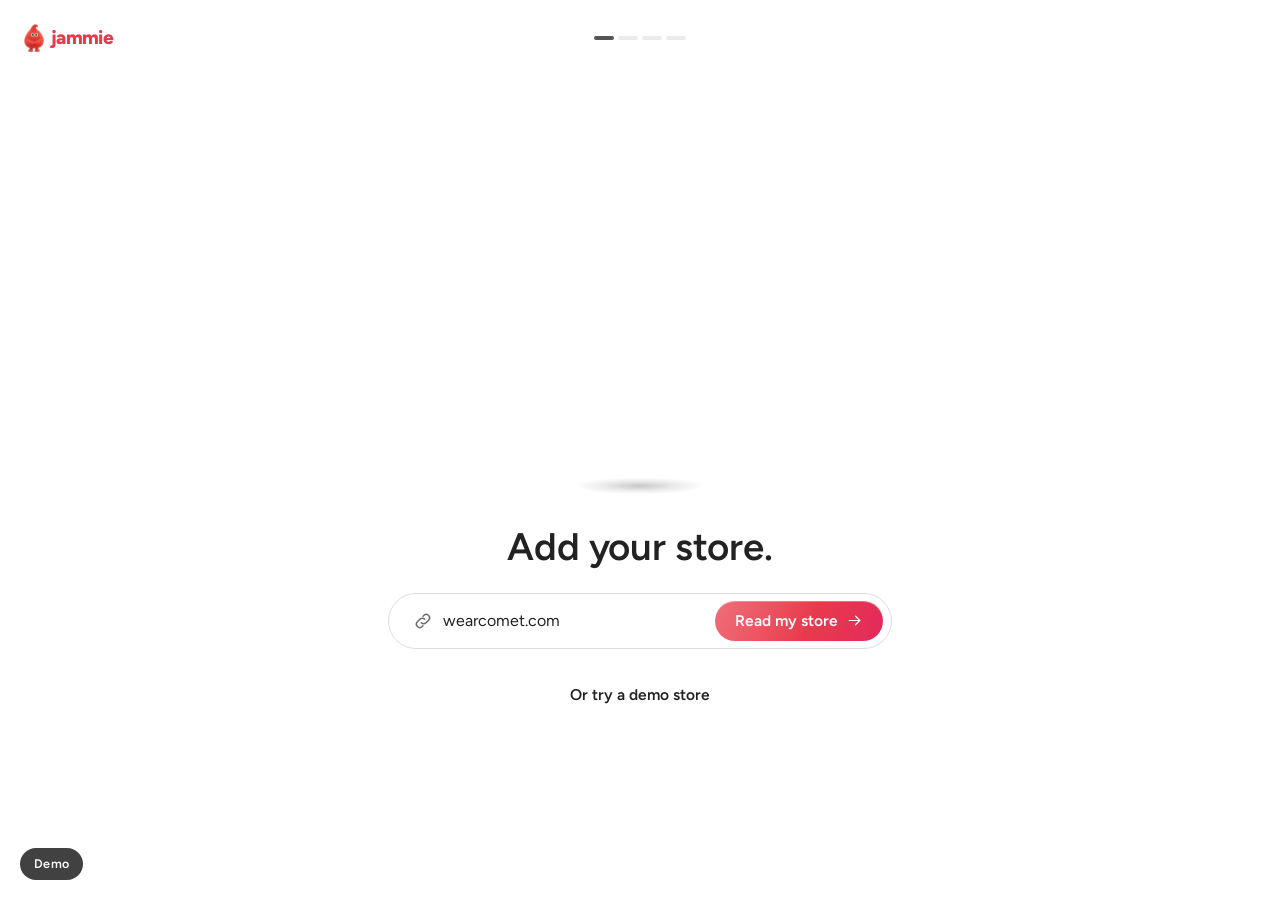
==== commit a90930b9: "Jammie's shadow stays put while it moves The four loops (idle, wave, cheer, sit) carried their own s" ====
--- a/app.html
+++ b/app.html
@@ -126,9 +126,9 @@
 .feed.arrive .slide.at .fcard{animation:land .9s .25s cubic-bezier(.2,.9,.25,1.1) both}
 .feed.arrive .story{animation:rise .5s both}
 .feed.arrive .slide.at .acts > *{animation:rise .45s both}
-/* where Jammie stands: a soft patch of shade at its feet, drawn over the loop so it shows on any page colour */
+/* where Jammie stands: a soft patch of shade at its feet. It sits behind the loop, which is laid on with multiply, so the feet cover it and it never moves or fades */
 .stand{position:relative;display:grid;place-items:center}
-.gnd{position:absolute;z-index:1;left:50%;top:calc(var(--gy) * 100%);width:46%;height:6%;transform:translate(-50%,-50%);border-radius:50%;background:radial-gradient(closest-side,rgba(0,0,0,.22),rgba(0,0,0,.08) 55%,transparent);pointer-events:none;animation:fade .9s var(--ease) both}
+.gnd{position:absolute;z-index:0;left:50%;top:calc(var(--gy) * 100%);width:46%;height:6%;transform:translate(-50%,-50%);border-radius:50%;background:radial-gradient(closest-side,rgba(0,0,0,.22),rgba(0,0,0,.08) 55%,transparent);pointer-events:none;animation:fade .9s var(--ease) both}
 html[data-theme="dark"] .gnd{display:none}
 /* Jammie moves: a short loop on white, laid onto the page */
 .pop.v{mix-blend-mode:multiply}
@@ -708,11 +708,12 @@
   // four short loops (idle, wave, cheer, sit); the flow map and reduced motion get the still
   let calm = STILL || matchMedia('(prefers-reduced-motion:reduce)').matches;   // also set by the Reduce motion switch
   const stillOf = p => p === 'idle' ? `${A}char-dollop.png` : `${A}pose-${p}.png`;
-  // gy: how far down the loop Jammie's feet are. Given, a patch of ground is drawn there, behind the loop
+  // Every loop stands on one patch of ground that never changes. The loops' own shadows were taken out of the videos, because they
+  // lightened and darkened as Jammie moved. gy is how far down the frame its feet are: 0.94 in all four loops
   const LOOPS = ['idle', 'wave', 'cheer', 'sit'];   // the poses that have a loop; the rest are stills
   const pose = (p, gy) => { if (calm || !LOOPS.includes(p)) return `<div class="pop ground"><div class="bob"><img class="lead" src="${stillOf(p)}" alt=""></div></div>`;
     const dark = root.dataset.theme === 'dark';   // dark draws the still, since the loops are on white: fetch only the one that will show
-    return `${gy ? `<div class="stand" style="--gy:${gy}">` : ''}<div class="pop v">${dark ? '' : `<video class="lead" autoplay loop muted playsinline src="${A}anim/${p}.mp4"></video>`}<img class="lead" ${dark ? '' : 'loading="lazy"'} src="${stillOf(p)}" alt=""></div>${gy ? '<i class="gnd"></i></div>' : ''}`; };
+    return `<div class="stand" style="--gy:${gy || .94}"><i class="gnd"></i><div class="pop v">${dark ? '' : `<video class="lead" autoplay loop muted playsinline src="${A}anim/${p}.mp4"></video>`}<img class="lead" ${dark ? '' : 'loading="lazy"'} src="${stillOf(p)}" alt=""></div></div>`; };
   // a coral bloom from where you pressed, then it lifts off the next screen
   function bloom(e, next){
     if (calm) { location.hash = next; return; }
@@ -757,7 +758,7 @@
   function showPicks(p){ Object.entries(p).forEach(([k, on]) => { const ask = app.querySelector(`[data-ask="${k}"]`); if (!ask || !on.length) return;
     ask.querySelectorAll('.chip').forEach(c => c.classList.toggle('on', on.includes(c.textContent.trim()))); tapPicked(ask); }); }
   const gate = inner => `<div class="gate"><div class="sheet gate-card">${inner}</div></div>`;
-  const startScreen = () => onb(1, pose('wave', .905), `
+  const startScreen = () => onb(1, pose('wave'), `
         <h1 class="h1">Add your store.</h1>
         <form class="store" data-go="#/signin">${ico('link')}<input placeholder="Paste a link or type its name" aria-label="Store link" value="${S.host}">
           <button class="btn b-jam draw">Read my store${ico('arrow')}</button></form>
